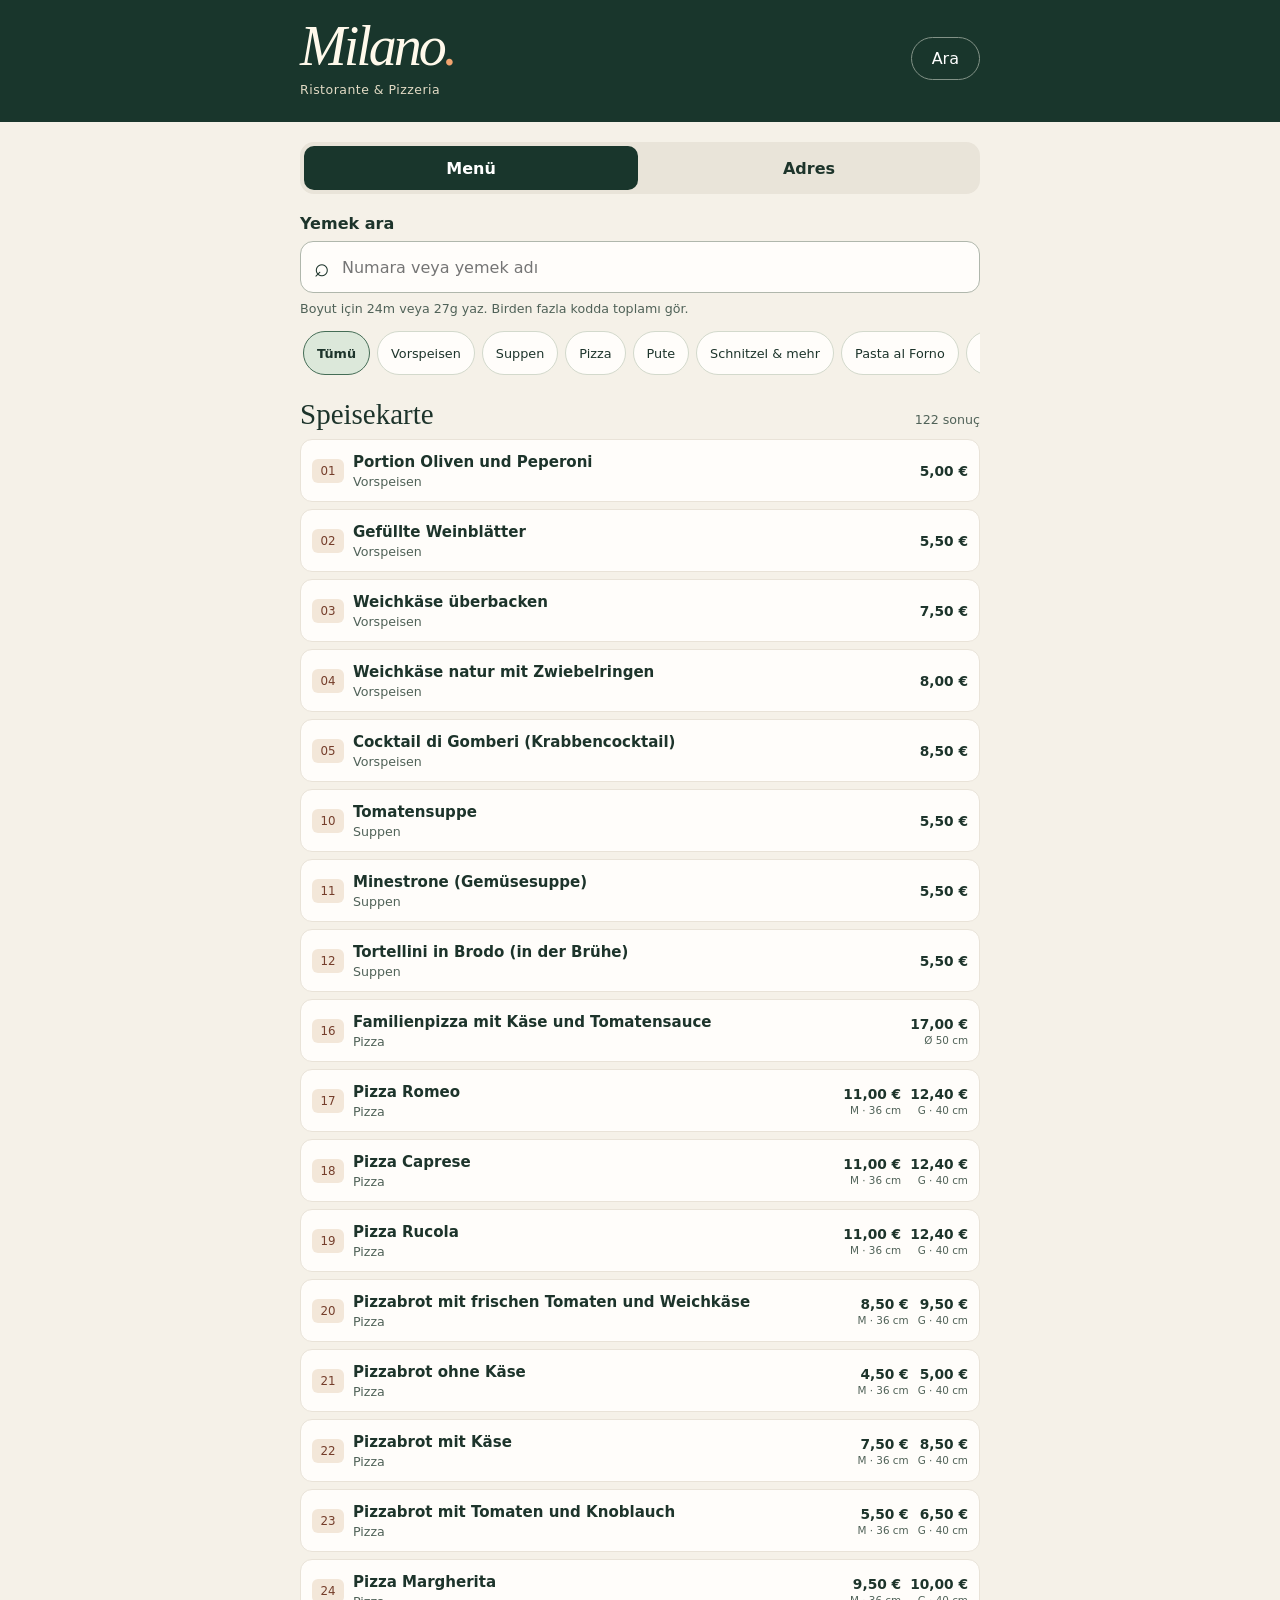
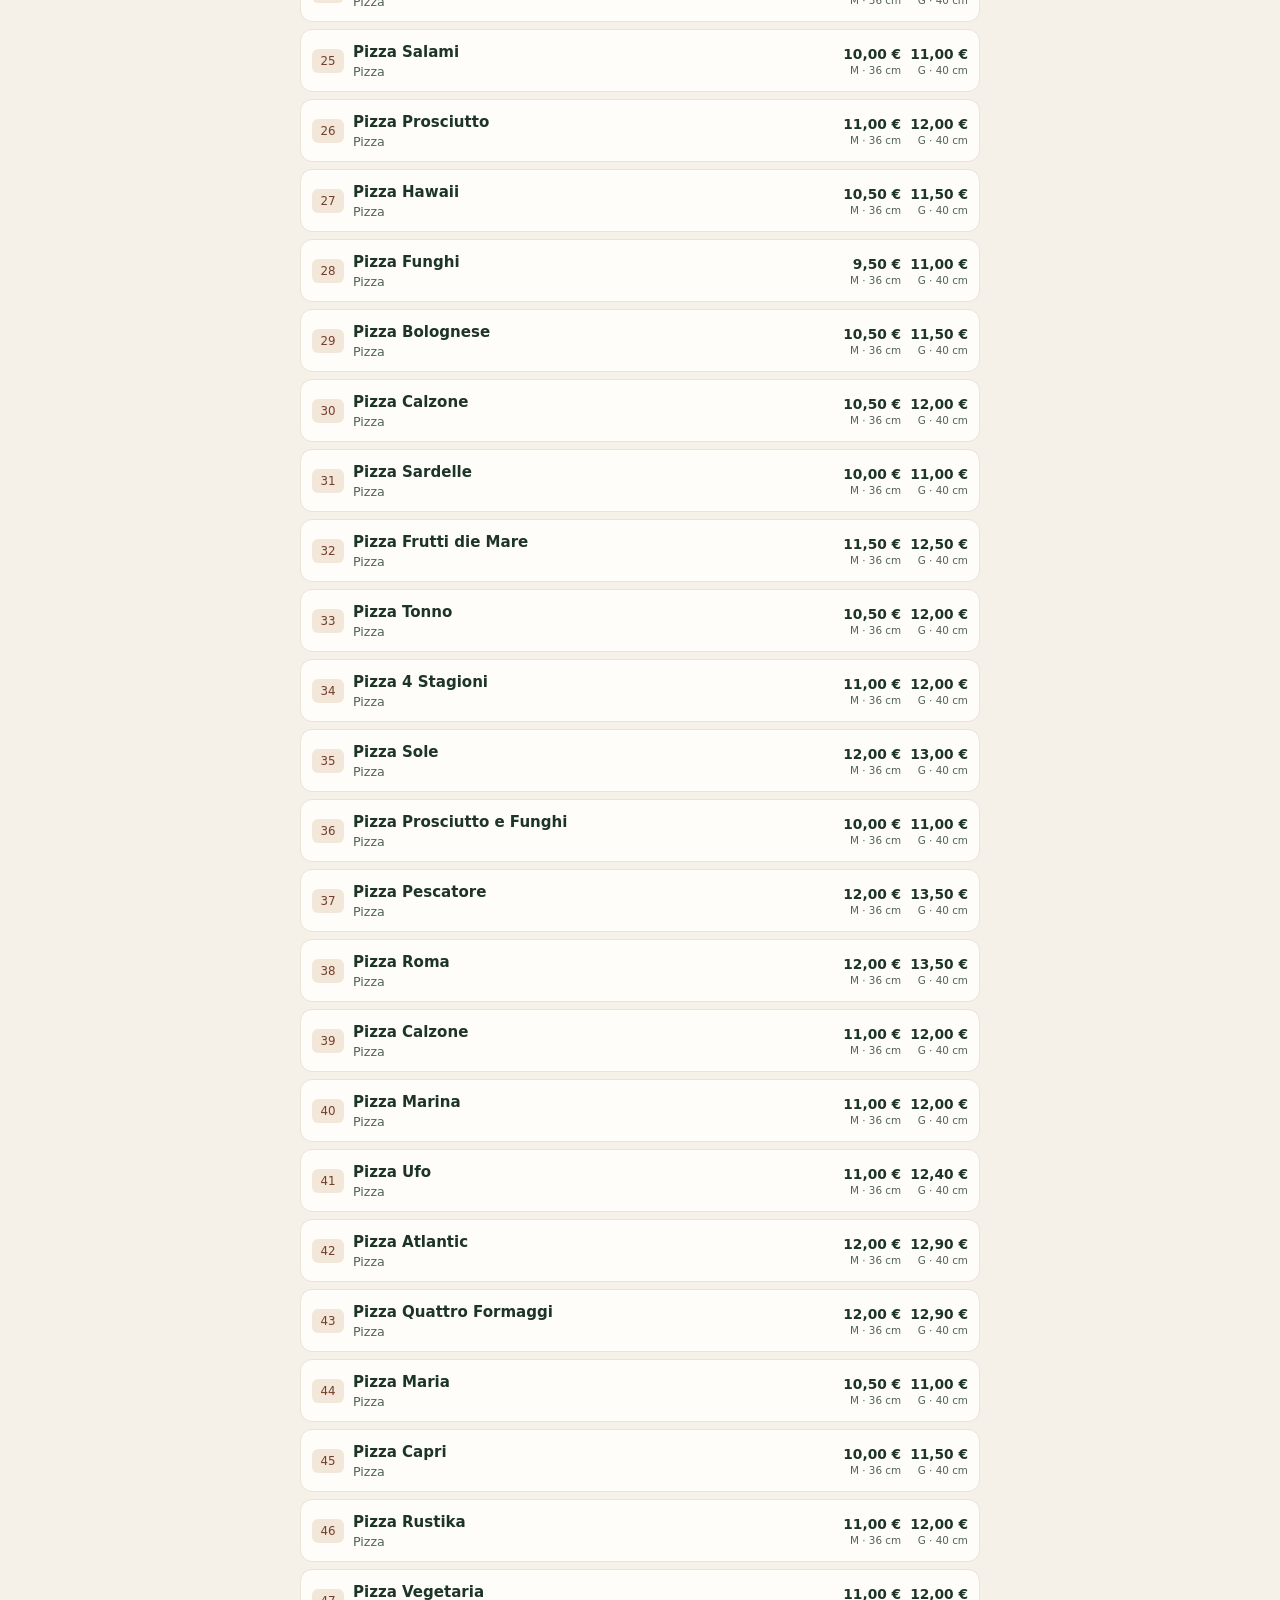
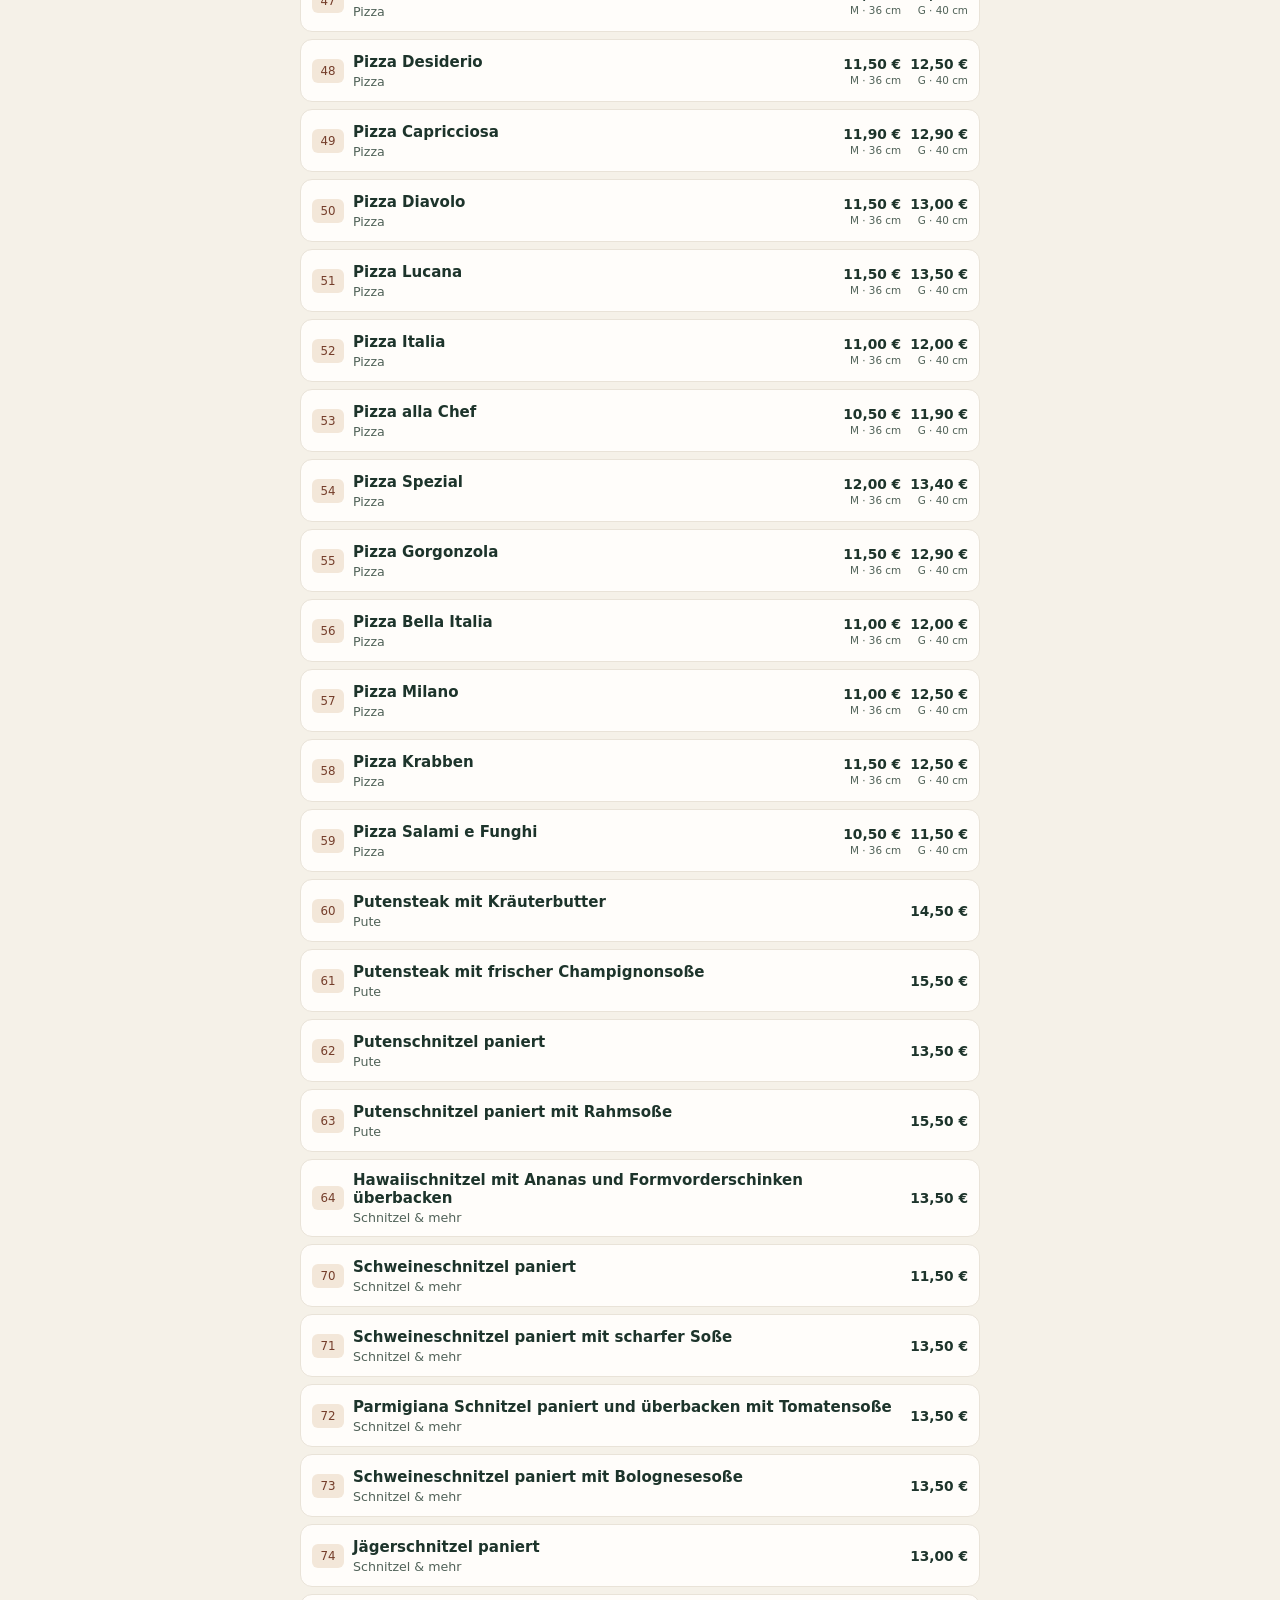
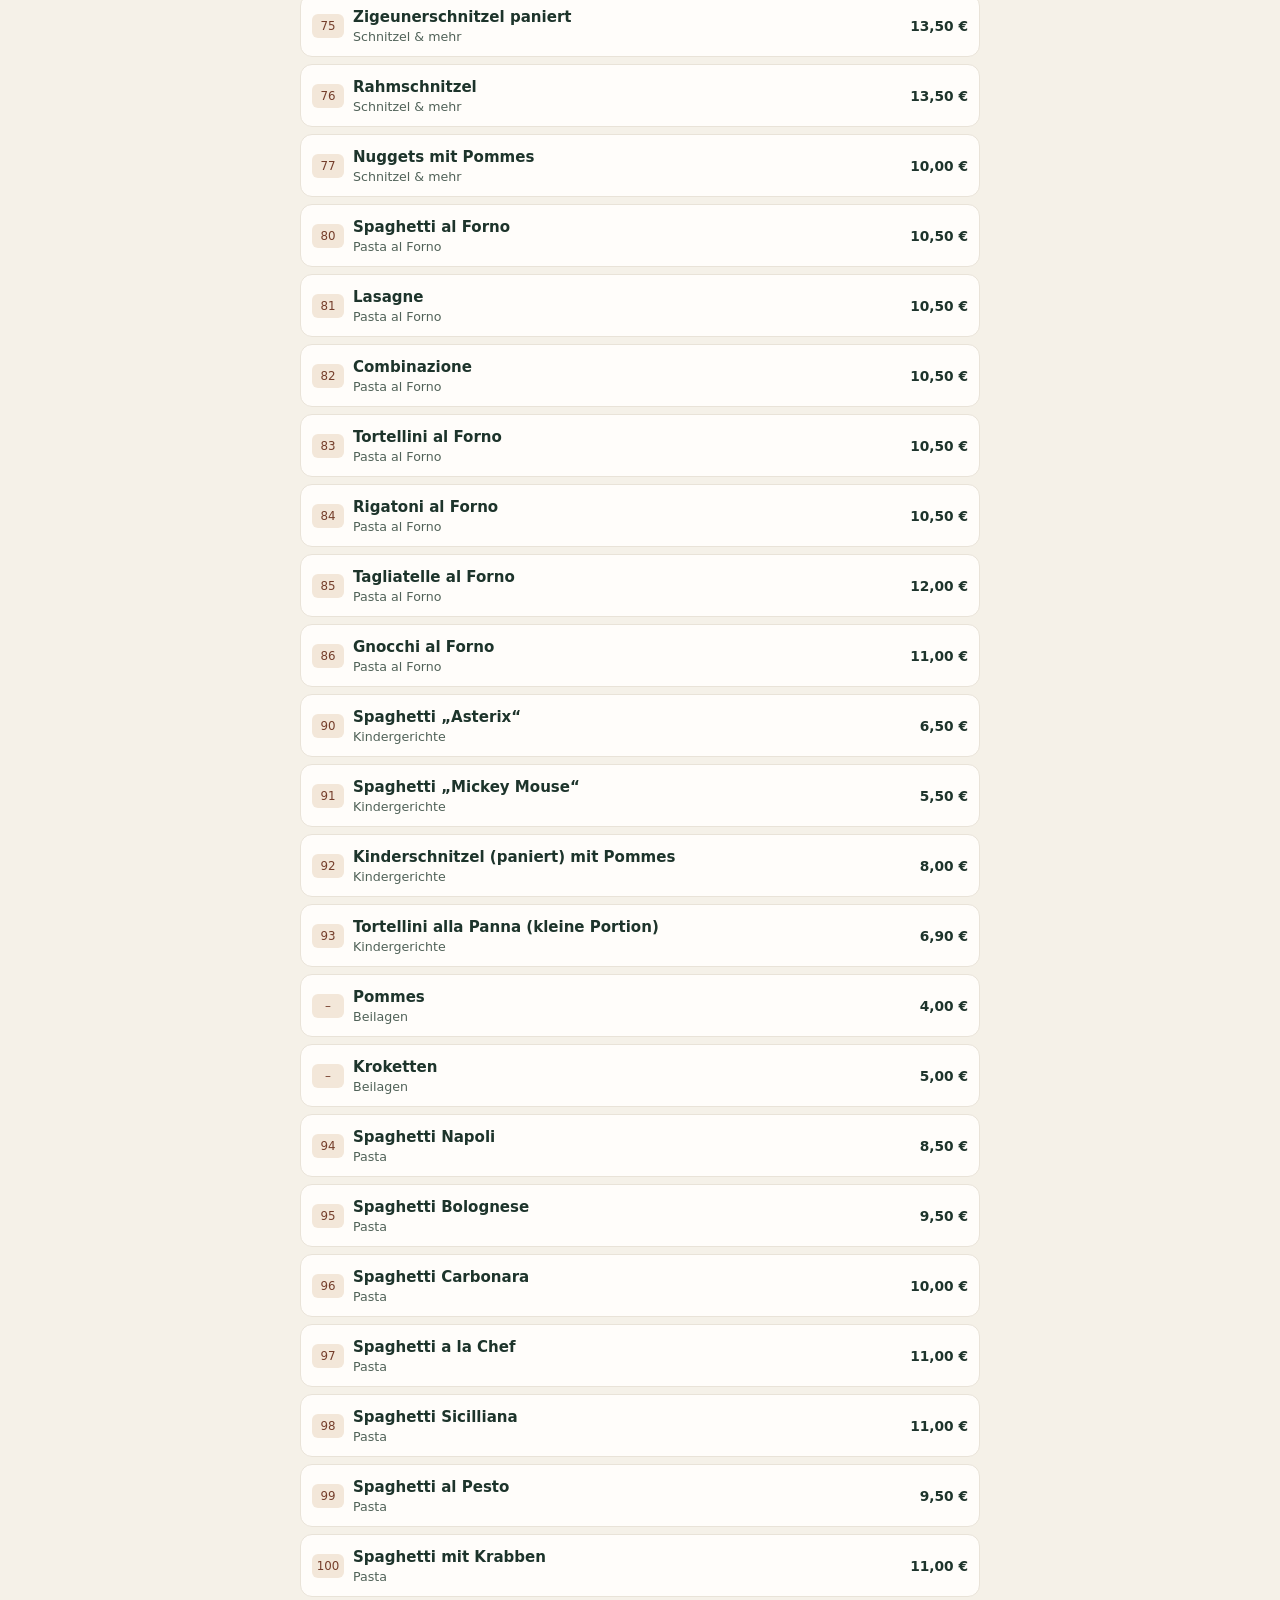
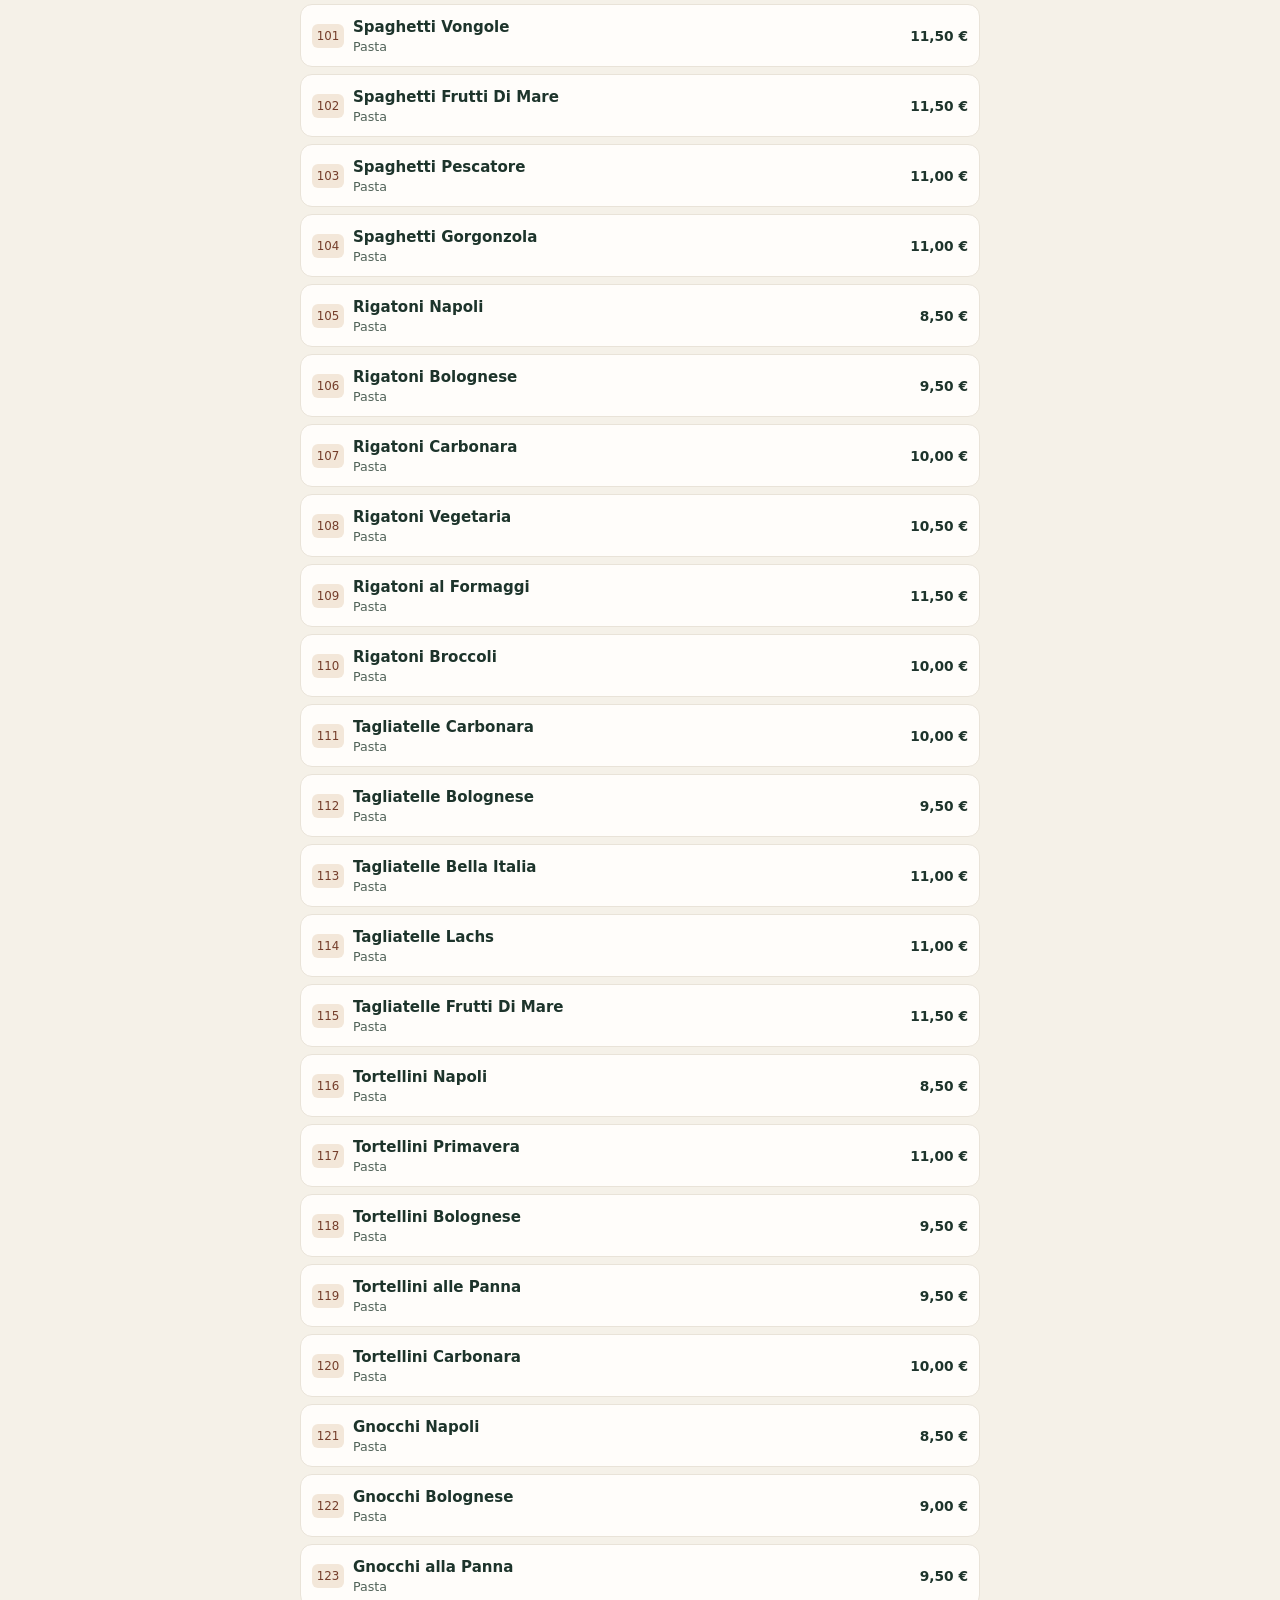
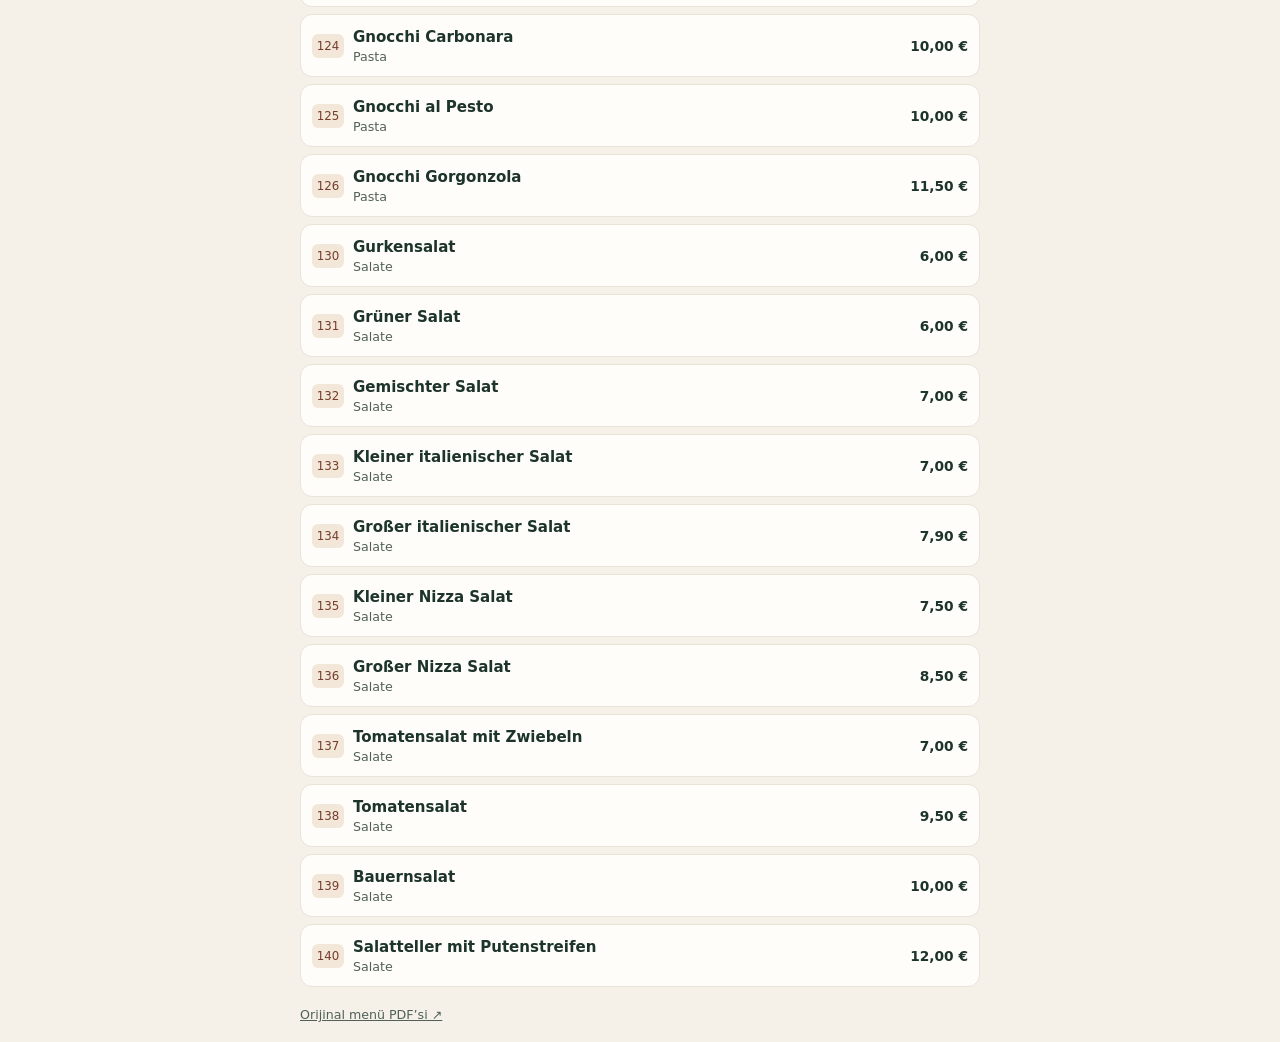
==== milano-guncel.html @ 83e6247f "Add files via upload" ====
<!doctype html>
<html lang="tr">
<head>
<meta charset="utf-8">
<meta name="viewport" content="width=device-width, initial-scale=1, viewport-fit=cover">
<meta name="theme-color" content="#19362c">
<meta name="apple-mobile-web-app-capable" content="yes">
<meta name="apple-mobile-web-app-title" content="Milano">
<link rel="apple-touch-icon" href="./icon-180.png">
<link rel="icon" href="./icon-192.png">
<link rel="manifest" href="./manifest.webmanifest">
<style>
:root{font-family:system-ui,sans-serif;color:#1d342b;background:#f5f1e8;color-scheme:light}
*{box-sizing:border-box}
[hidden]{display:none!important}
body{margin:0}
header{background:#19362c;color:#fff9eb;padding-top:env(safe-area-inset-top)}
.masthead,main{max-width:720px;margin:auto;padding-left:max(20px,env(safe-area-inset-left));padding-right:max(20px,env(safe-area-inset-right))}
.masthead{display:flex;justify-content:space-between;align-items:center;padding-block:20px 25px}
.wordmark{font:italic 56px/.95 Georgia,serif;letter-spacing:-3px}
.wordmark span{color:#f2a46f}
.masthead p{margin:9px 0 0;color:#e2dbc5;font-size:.78rem;letter-spacing:.04em}
.call{border:1px solid #829287;border-radius:25px;color:white;text-decoration:none;padding:11px 20px}
.tabs{margin:20px 0;display:grid;grid-template-columns:1fr 1fr;padding:4px;background:#e9e4d9;border-radius:14px;gap:4px}
button,input{font:inherit}
button{cursor:pointer;color:inherit}
.tabs button{border:0;border-radius:10px;background:transparent;min-height:44px;font-weight:650}
.tabs [aria-selected=true]{background:#19362c;color:white}
.search-area label{display:block;font-weight:700;margin-bottom:8px}
.search{display:flex;align-items:center;gap:10px;background:#fffdfa;border:1px solid #b0b7ac;border-radius:13px;padding:0 13px}
.search span{font-size:1.6rem}
.search input{border:0;width:100%;min-width:0;min-height:50px;background:transparent;color:inherit;font-size:16px;outline:none}
.search input::-webkit-search-cancel-button{display:none;-webkit-appearance:none}
#clear-query{flex:none;width:44px;height:44px;border:0;border-radius:50%;background:transparent;font-size:26px;line-height:1;color:#506258;touch-action:manipulation;-webkit-tap-highlight-color:transparent}
#clear-query:active{background:#e8efe5}
.search:focus-within{outline:2px solid #19664b;outline-offset:2px}
:focus-visible{outline:2px solid #19664b;outline-offset:2px}
#hint,.meta,#count,footer,.size{color:#506258;font-size:.79rem}
#hint{margin:8px 0 12px}
.filters{display:flex;gap:7px;overflow:auto;padding:3px 3px 8px;scrollbar-width:thin}
.filters button{flex:none;background:#fffdfa;border:1px solid #d3d9cc;border-radius:30px;min-height:44px;padding-inline:13px;font-size:.8rem}
.filters [aria-pressed=true]{background:#dce8da;border-color:#456d56;font-weight:700}
.results-header{display:flex;align-items:baseline;justify-content:space-between;gap:10px;margin:15px 0 8px}
h1{font:normal 29px Georgia,serif;margin:0}
#results-title.address-title{font-size:24px}
#results{list-style:none;padding:0;margin:0;display:grid;gap:7px}
.card{display:grid;grid-template-columns:auto minmax(0,1fr) auto;align-items:center;gap:9px;background:#fffdfa;border:1px solid #e9e3d8;border-radius:12px;padding:11px;min-height:63px}
.address-card{grid-template-columns:minmax(0,1fr) auto}
.town-card{background:#fffdfa;border:1px solid #e9e3d8;border-radius:12px}
.town-button{display:grid;grid-template-columns:minmax(0,1fr) auto auto;align-items:center;gap:10px;width:100%;border:0;background:transparent;text-align:left;padding:11px;min-height:63px;border-radius:12px}
.town-button::after{content:"";width:8px;height:8px;border-right:2px solid #506258;border-top:2px solid #506258;transform:rotate(45deg);margin:0 5px 0 1px}
.town-button>span:nth-child(2){text-align:right;white-space:nowrap}
#town-panel{padding-top:17px}
#town-back{min-height:44px;padding:0 13px;border:1px solid #b9cbb9;border-radius:10px;background:#e8efe5;font-weight:650}
#town-title:focus{outline:none}
#town-minimum{margin-top:0}
.town-streets{list-style:none;margin:15px 0 0;padding:0 11px;background:#fffdfa;border:1px solid #e9e3d8;border-radius:12px}
.town-streets:empty{display:none}
.town-streets li{display:flex;justify-content:space-between;align-items:center;gap:8px;border-top:1px solid #e9e3d8;font-size:.88rem}
.town-streets li:first-child{border-top:0}
.maps-link{color:#234f3d;background:#e8efe5;border:1px solid #b9cbb9;border-radius:8px;font-size:.75rem;font-weight:700;display:inline-flex;align-items:center;min-height:44px;padding-inline:9px;white-space:nowrap;text-decoration:none}
.town-streets li{padding-block:4px}
.address-card .maps-link{margin-top:5px}
.number{font-size:.74rem;min-width:32px;text-align:center;padding:5px 4px;border-radius:6px;color:#753e2b;background:#f3e7d9;font-variant-numeric:tabular-nums}
.name{display:block;font-weight:660;font-size:.94rem;overflow-wrap:anywhere}
.meta{display:block;margin-top:3px}
.meta a,footer a{color:inherit}
.prices{display:flex;gap:9px;text-align:right;white-space:nowrap}
.price{font-size:.86rem;font-weight:720;display:block;font-variant-numeric:tabular-nums}
.size{font-size:.65rem;display:block;margin-top:2px}
#total{background:#dce8da;padding:11px 13px;margin:0 0 8px;border-radius:10px;font-size:.9rem}
.empty{padding:20px 8px;color:#506258}
footer{padding:20px 0 calc(20px + env(safe-area-inset-bottom))}
@media(max-width:360px){.masthead,main{padding-inline:13px}.card{gap:6px;padding-inline:8px}.prices{gap:6px}}

html.search-compact,html.search-compact body{overflow:hidden;overscroll-behavior:none}
.search-compact header,.search-compact #main-tabs,.search-compact #filters,
.search-compact #results-panel .results-header,.search-compact #hint,
.search-compact #results-panel footer{display:none!important}
.search-compact main{position:fixed;top:var(--search-top,0px);left:0;right:0;height:var(--search-height,100dvh);padding-top:8px;padding-bottom:max(8px,env(safe-area-inset-bottom));overflow:hidden}
.search-compact #results-panel{height:100%;display:flex;flex-direction:column;min-height:0}
.search-compact .search-area{flex:none;padding:3px}
.search-compact .search-area label{position:absolute;width:1px;height:1px;padding:0;margin:-1px;overflow:hidden;clip-path:inset(50%);white-space:nowrap}
.search-compact #results{flex:1;min-height:0;overflow-y:auto;overscroll-behavior-y:contain;-webkit-overflow-scrolling:touch;align-content:start;margin-top:8px}
.search-compact #total{flex:none;margin:8px 0 0}

</style>
<title>Milano · Güncel arama</title>
</head>
<body>
<header>
  <div class="masthead">
    <div><div class="wordmark">Milano<span>.</span></div><p>Ristorante &amp; Pizzeria</p></div>
    <a class="call" href="tel:+4963594090491" aria-label="Milano’yu ara">Ara</a>
  </div>
</header>
<main>
  <div id="main-tabs" class="tabs" role="tablist" aria-label="Arama türü">
    <button id="menu-tab" role="tab" aria-selected="true" aria-controls="results-panel">Menü</button>
    <button id="address-tab" role="tab" aria-selected="false" aria-controls="results-panel" tabindex="-1">Adres</button>
  </div>
  <section id="results-panel" role="tabpanel" aria-labelledby="menu-tab">
    <div class="search-area">
      <label id="search-label" for="query">Yemek ara</label>
      <div class="search"><span aria-hidden="true">⌕</span><input id="query" type="search" autocomplete="off" autocapitalize="off" spellcheck="false" placeholder="Numara veya yemek adı"><button id="clear-query" type="button" aria-label="Aramayı temizle" hidden>×</button></div>
      <p id="hint">Boyut için 24m veya 27g yaz. Birden fazla kodda toplamı gör.</p>
    </div>
    <div id="filters" class="filters" aria-label="Filtreler"></div>
    <div class="results-header"><h1 id="results-title">Speisekarte</h1><span id="count" role="status"></span></div>
    <div id="total" aria-live="polite" hidden></div>
    <ul id="results"></ul>
    <footer>
      <a id="pdf-link" href="./speisekarte.pdf#page=2" target="_blank" rel="noopener">Orijinal menü PDF’si ↗</a>
      <p id="street-attribution" hidden><a href="https://geoshop.rlp.de/opendata-hk.html" target="_blank" rel="noopener">©GeoBasis-DE / LVermGeoRP (2026)</a> · <a href="https://www.govdata.de/dl-de/by-2-0" target="_blank" rel="noopener">dl-de/by-2-0</a> · Daten bearbeitet<br><a href="https://www.openplzapi.org/en/sources/" target="_blank" rel="noopener">OpenPLZ API</a> · <a href="https://www.openstreetmap.org/copyright" target="_blank" rel="noopener">© OpenStreetMap contributors · ODbL</a></p>
    </footer>
  </section>
  <section id="town-panel" aria-labelledby="town-title" hidden>
    <button id="town-back" type="button">← Teslimat yerlerine dön</button>
    <div class="results-header"><h1 id="town-title" tabindex="-1"></h1><span id="town-count" class="meta"></span></div>
    <p id="town-minimum" class="meta"></p>
    <p id="town-note" class="meta" hidden></p>
    <ul id="town-streets" class="town-streets"></ul>
    <footer><a href="https://geoshop.rlp.de/opendata-hk.html" target="_blank" rel="noopener">©GeoBasis-DE / LVermGeoRP (2026)</a> · <a href="https://www.govdata.de/dl-de/by-2-0" target="_blank" rel="noopener">dl-de/by-2-0</a> · Daten bearbeitet<br><a href="https://www.openplzapi.org/en/sources/" target="_blank" rel="noopener">OpenPLZ API</a> · <a href="https://www.openstreetmap.org/copyright" target="_blank" rel="noopener">© OpenStreetMap contributors · ODbL</a></footer>
  </section>
</main>
<script>
const data = {
  "menu": [
  [
    "01",
    "Portion Oliven und Peperoni",
    "Vorspeisen",
    [
      500
    ],
    2
  ],
  [
    "02",
    "Gefüllte Weinblätter",
    "Vorspeisen",
    [
      550
    ],
    2
  ],
  [
    "03",
    "Weichkäse überbacken",
    "Vorspeisen",
    [
      750
    ],
    2
  ],
  [
    "04",
    "Weichkäse natur mit Zwiebelringen",
    "Vorspeisen",
    [
      800
    ],
    2
  ],
  [
    "05",
    "Cocktail di Gomberi (Krabbencocktail)",
    "Vorspeisen",
    [
      850
    ],
    2
  ],
  [
    "10",
    "Tomatensuppe",
    "Suppen",
    [
      550
    ],
    2
  ],
  [
    "11",
    "Minestrone (Gemüsesuppe)",
    "Suppen",
    [
      550
    ],
    2
  ],
  [
    "12",
    "Tortellini in Brodo (in der Brühe)",
    "Suppen",
    [
      550
    ],
    2
  ],
  [
    "16",
    "Familienpizza mit Käse und Tomatensauce",
    "Pizza",
    [
      1700
    ],
    2
  ],
  [
    "17",
    "Pizza Romeo",
    "Pizza",
    [
      1100,
      1240
    ],
    2
  ],
  [
    "18",
    "Pizza Caprese",
    "Pizza",
    [
      1100,
      1240
    ],
    2
  ],
  [
    "19",
    "Pizza Rucola",
    "Pizza",
    [
      1100,
      1240
    ],
    2
  ],
  [
    "20",
    "Pizzabrot mit frischen Tomaten und Weichkäse",
    "Pizza",
    [
      850,
      950
    ],
    2
  ],
  [
    "21",
    "Pizzabrot ohne Käse",
    "Pizza",
    [
      450,
      500
    ],
    2
  ],
  [
    "22",
    "Pizzabrot mit Käse",
    "Pizza",
    [
      750,
      850
    ],
    2
  ],
  [
    "23",
    "Pizzabrot mit Tomaten und Knoblauch",
    "Pizza",
    [
      550,
      650
    ],
    2
  ],
  [
    "24",
    "Pizza Margherita",
    "Pizza",
    [
      950,
      1000
    ],
    2
  ],
  [
    "25",
    "Pizza Salami",
    "Pizza",
    [
      1000,
      1100
    ],
    2
  ],
  [
    "26",
    "Pizza Prosciutto",
    "Pizza",
    [
      1100,
      1200
    ],
    2
  ],
  [
    "27",
    "Pizza Hawaii",
    "Pizza",
    [
      1050,
      1150
    ],
    2
  ],
  [
    "28",
    "Pizza Funghi",
    "Pizza",
    [
      950,
      1100
    ],
    3
  ],
  [
    "29",
    "Pizza Bolognese",
    "Pizza",
    [
      1050,
      1150
    ],
    3
  ],
  [
    "30",
    "Pizza Calzone",
    "Pizza",
    [
      1050,
      1200
    ],
    3
  ],
  [
    "31",
    "Pizza Sardelle",
    "Pizza",
    [
      1000,
      1100
    ],
    3
  ],
  [
    "32",
    "Pizza Frutti die Mare",
    "Pizza",
    [
      1150,
      1250
    ],
    3
  ],
  [
    "33",
    "Pizza Tonno",
    "Pizza",
    [
      1050,
      1200
    ],
    3
  ],
  [
    "34",
    "Pizza 4 Stagioni",
    "Pizza",
    [
      1100,
      1200
    ],
    3
  ],
  [
    "35",
    "Pizza Sole",
    "Pizza",
    [
      1200,
      1300
    ],
    3
  ],
  [
    "36",
    "Pizza Prosciutto e Funghi",
    "Pizza",
    [
      1000,
      1100
    ],
    3
  ],
  [
    "37",
    "Pizza Pescatore",
    "Pizza",
    [
      1200,
      1350
    ],
    3
  ],
  [
    "38",
    "Pizza Roma",
    "Pizza",
    [
      1200,
      1350
    ],
    3
  ],
  [
    "39",
    "Pizza Calzone",
    "Pizza",
    [
      1100,
      1200
    ],
    3
  ],
  [
    "40",
    "Pizza Marina",
    "Pizza",
    [
      1100,
      1200
    ],
    3
  ],
  [
    "41",
    "Pizza Ufo",
    "Pizza",
    [
      1100,
      1240
    ],
    3
  ],
  [
    "42",
    "Pizza Atlantic",
    "Pizza",
    [
      1200,
      1290
    ],
    3
  ],
  [
    "43",
    "Pizza Quattro Formaggi",
    "Pizza",
    [
      1200,
      1290
    ],
    3
  ],
  [
    "44",
    "Pizza Maria",
    "Pizza",
    [
      1050,
      1100
    ],
    3
  ],
  [
    "45",
    "Pizza Capri",
    "Pizza",
    [
      1000,
      1150
    ],
    4
  ],
  [
    "46",
    "Pizza Rustika",
    "Pizza",
    [
      1100,
      1200
    ],
    4
  ],
  [
    "47",
    "Pizza Vegetaria",
    "Pizza",
    [
      1100,
      1200
    ],
    4
  ],
  [
    "48",
    "Pizza Desiderio",
    "Pizza",
    [
      1150,
      1250
    ],
    4
  ],
  [
    "49",
    "Pizza Capricciosa",
    "Pizza",
    [
      1190,
      1290
    ],
    4
  ],
  [
    "50",
    "Pizza Diavolo",
    "Pizza",
    [
      1150,
      1300
    ],
    4
  ],
  [
    "51",
    "Pizza Lucana",
    "Pizza",
    [
      1150,
      1350
    ],
    4
  ],
  [
    "52",
    "Pizza Italia",
    "Pizza",
    [
      1100,
      1200
    ],
    4
  ],
  [
    "53",
    "Pizza alla Chef",
    "Pizza",
    [
      1050,
      1190
    ],
    4
  ],
  [
    "54",
    "Pizza Spezial",
    "Pizza",
    [
      1200,
      1340
    ],
    4
  ],
  [
    "55",
    "Pizza Gorgonzola",
    "Pizza",
    [
      1150,
      1290
    ],
    4
  ],
  [
    "56",
    "Pizza Bella Italia",
    "Pizza",
    [
      1100,
      1200
    ],
    4
  ],
  [
    "57",
    "Pizza Milano",
    "Pizza",
    [
      1100,
      1250
    ],
    4
  ],
  [
    "58",
    "Pizza Krabben",
    "Pizza",
    [
      1150,
      1250
    ],
    4
  ],
  [
    "59",
    "Pizza Salami e Funghi",
    "Pizza",
    [
      1050,
      1150
    ],
    4
  ],
  [
    "60",
    "Putensteak mit Kräuterbutter",
    "Pute",
    [
      1450
    ],
    5
  ],
  [
    "61",
    "Putensteak mit frischer Champignonsoße",
    "Pute",
    [
      1550
    ],
    5
  ],
  [
    "62",
    "Putenschnitzel paniert",
    "Pute",
    [
      1350
    ],
    5
  ],
  [
    "63",
    "Putenschnitzel paniert mit Rahmsoße",
    "Pute",
    [
      1550
    ],
    5
  ],
  [
    "64",
    "Hawaiischnitzel mit Ananas und Formvorderschinken überbacken",
    "Schnitzel & mehr",
    [
      1350
    ],
    5
  ],
  [
    "70",
    "Schweineschnitzel paniert",
    "Schnitzel & mehr",
    [
      1150
    ],
    5
  ],
  [
    "71",
    "Schweineschnitzel paniert mit scharfer Soße",
    "Schnitzel & mehr",
    [
      1350
    ],
    5
  ],
  [
    "72",
    "Parmigiana Schnitzel paniert und überbacken mit Tomatensoße",
    "Schnitzel & mehr",
    [
      1350
    ],
    5
  ],
  [
    "73",
    "Schweineschnitzel paniert mit Bolognesesoße",
    "Schnitzel & mehr",
    [
      1350
    ],
    5
  ],
  [
    "74",
    "Jägerschnitzel paniert",
    "Schnitzel & mehr",
    [
      1300
    ],
    5
  ],
  [
    "75",
    "Zigeunerschnitzel paniert",
    "Schnitzel & mehr",
    [
      1350
    ],
    5
  ],
  [
    "76",
    "Rahmschnitzel",
    "Schnitzel & mehr",
    [
      1350
    ],
    5
  ],
  [
    "77",
    "Nuggets mit Pommes",
    "Schnitzel & mehr",
    [
      1000
    ],
    5
  ],
  [
    "80",
    "Spaghetti al Forno",
    "Pasta al Forno",
    [
      1050
    ],
    5
  ],
  [
    "81",
    "Lasagne",
    "Pasta al Forno",
    [
      1050
    ],
    5
  ],
  [
    "82",
    "Combinazione",
    "Pasta al Forno",
    [
      1050
    ],
    5
  ],
  [
    "83",
    "Tortellini al Forno",
    "Pasta al Forno",
    [
      1050
    ],
    5
  ],
  [
    "84",
    "Rigatoni al Forno",
    "Pasta al Forno",
    [
      1050
    ],
    5
  ],
  [
    "85",
    "Tagliatelle al Forno",
    "Pasta al Forno",
    [
      1200
    ],
    5
  ],
  [
    "86",
    "Gnocchi al Forno",
    "Pasta al Forno",
    [
      1100
    ],
    5
  ],
  [
    "90",
    "Spaghetti „Asterix“",
    "Kindergerichte",
    [
      650
    ],
    6
  ],
  [
    "91",
    "Spaghetti „Mickey Mouse“",
    "Kindergerichte",
    [
      550
    ],
    6
  ],
  [
    "92",
    "Kinderschnitzel (paniert) mit Pommes",
    "Kindergerichte",
    [
      800
    ],
    6
  ],
  [
    "93",
    "Tortellini alla Panna (kleine Portion)",
    "Kindergerichte",
    [
      690
    ],
    6
  ],
  [
    null,
    "Pommes",
    "Beilagen",
    [
      400
    ],
    6
  ],
  [
    null,
    "Kroketten",
    "Beilagen",
    [
      500
    ],
    6
  ],
  [
    "94",
    "Spaghetti Napoli",
    "Pasta",
    [
      850
    ],
    6
  ],
  [
    "95",
    "Spaghetti Bolognese",
    "Pasta",
    [
      950
    ],
    6
  ],
  [
    "96",
    "Spaghetti Carbonara",
    "Pasta",
    [
      1000
    ],
    6
  ],
  [
    "97",
    "Spaghetti a la Chef",
    "Pasta",
    [
      1100
    ],
    6
  ],
  [
    "98",
    "Spaghetti Sicilliana",
    "Pasta",
    [
      1100
    ],
    6
  ],
  [
    "99",
    "Spaghetti al Pesto",
    "Pasta",
    [
      950
    ],
    6
  ],
  [
    "100",
    "Spaghetti mit Krabben",
    "Pasta",
    [
      1100
    ],
    6
  ],
  [
    "101",
    "Spaghetti Vongole",
    "Pasta",
    [
      1150
    ],
    6
  ],
  [
    "102",
    "Spaghetti Frutti Di Mare",
    "Pasta",
    [
      1150
    ],
    6
  ],
  [
    "103",
    "Spaghetti Pescatore",
    "Pasta",
    [
      1100
    ],
    6
  ],
  [
    "104",
    "Spaghetti Gorgonzola",
    "Pasta",
    [
      1100
    ],
    6
  ],
  [
    "105",
    "Rigatoni Napoli",
    "Pasta",
    [
      850
    ],
    6
  ],
  [
    "106",
    "Rigatoni Bolognese",
    "Pasta",
    [
      950
    ],
    6
  ],
  [
    "107",
    "Rigatoni Carbonara",
    "Pasta",
    [
      1000
    ],
    6
  ],
  [
    "108",
    "Rigatoni Vegetaria",
    "Pasta",
    [
      1050
    ],
    6
  ],
  [
    "109",
    "Rigatoni al Formaggi",
    "Pasta",
    [
      1150
    ],
    6
  ],
  [
    "110",
    "Rigatoni Broccoli",
    "Pasta",
    [
      1000
    ],
    6
  ],
  [
    "111",
    "Tagliatelle Carbonara",
    "Pasta",
    [
      1000
    ],
    6
  ],
  [
    "112",
    "Tagliatelle Bolognese",
    "Pasta",
    [
      950
    ],
    6
  ],
  [
    "113",
    "Tagliatelle Bella Italia",
    "Pasta",
    [
      1100
    ],
    6
  ],
  [
    "114",
    "Tagliatelle Lachs",
    "Pasta",
    [
      1100
    ],
    6
  ],
  [
    "115",
    "Tagliatelle Frutti Di Mare",
    "Pasta",
    [
      1150
    ],
    6
  ],
  [
    "116",
    "Tortellini Napoli",
    "Pasta",
    [
      850
    ],
    6
  ],
  [
    "117",
    "Tortellini Primavera",
    "Pasta",
    [
      1100
    ],
    6
  ],
  [
    "118",
    "Tortellini Bolognese",
    "Pasta",
    [
      950
    ],
    6
  ],
  [
    "119",
    "Tortellini alle Panna",
    "Pasta",
    [
      950
    ],
    6
  ],
  [
    "120",
    "Tortellini Carbonara",
    "Pasta",
    [
      1000
    ],
    6
  ],
  [
    "121",
    "Gnocchi Napoli",
    "Pasta",
    [
      850
    ],
    7
  ],
  [
    "122",
    "Gnocchi Bolognese",
    "Pasta",
    [
      900
    ],
    7
  ],
  [
    "123",
    "Gnocchi alla Panna",
    "Pasta",
    [
      950
    ],
    7
  ],
  [
    "124",
    "Gnocchi Carbonara",
    "Pasta",
    [
      1000
    ],
    7
  ],
  [
    "125",
    "Gnocchi al Pesto",
    "Pasta",
    [
      1000
    ],
    7
  ],
  [
    "126",
    "Gnocchi Gorgonzola",
    "Pasta",
    [
      1150
    ],
    7
  ],
  [
    "130",
    "Gurkensalat",
    "Salate",
    [
      600
    ],
    7
  ],
  [
    "131",
    "Grüner Salat",
    "Salate",
    [
      600
    ],
    7
  ],
  [
    "132",
    "Gemischter Salat",
    "Salate",
    [
      700
    ],
    7
  ],
  [
    "133",
    "Kleiner italienischer Salat",
    "Salate",
    [
      700
    ],
    7
  ],
  [
    "134",
    "Großer italienischer Salat",
    "Salate",
    [
      790
    ],
    7
  ],
  [
    "135",
    "Kleiner Nizza Salat",
    "Salate",
    [
      750
    ],
    7
  ],
  [
    "136",
    "Großer Nizza Salat",
    "Salate",
    [
      850
    ],
    7
  ],
  [
    "137",
    "Tomatensalat mit Zwiebeln",
    "Salate",
    [
      700
    ],
    7
  ],
  [
    "138",
    "Tomatensalat",
    "Salate",
    [
      950
    ],
    7
  ],
  [
    "139",
    "Bauernsalat",
    "Salate",
    [
      1000
    ],
    7
  ],
  [
    "140",
    "Salatteller mit Putenstreifen",
    "Salate",
    [
      1200
    ],
    7
  ]
],
  "towns": {
  "Asselheim": 12,
  "Grünstadt": 12,
  "Sausenheim": 12,
  "Quirnheim": 17,
  "Kindenheim": 17,
  "Bockenheim": 17,
  "Ebertsheim": 17,
  "Mertesheim": 17,
  "Albsheim": 17,
  "Colgenstein": 17,
  "Obrigheim": 17,
  "Heidesheim": 17,
  "Obersülzen": 17,
  "Tiefenthal": 17,
  "Dirmstein": 17,
  "Neuleiningen": 17,
  "Laumersheim": 17,
  "Kirchheim": 17,
  "Kleinkarlbach": 17,
  "Dackenheim": 17,
  "Großkarlbach": 17,
  "Bobenheim": 17,
  "Herxheim": 17,
  "Weisenheim am Berg": 17,
  "Monsheim": 22,
  "Boßweiler": 22,
  "Eisenberg": 22,
  "Offstein": 22,
  "Hohensülzen": 22,
  "Hettenleidelheim": 22,
  "Gerolsheim": 22,
  "Heuchelheim": 22,
  "Altleiningen": 22,
  "Freinsheim": 22,
  "Flörsheim-Dalsheim": 27,
  "Biedesheim": 27,
  "Lautersheim": 27,
  "Kerzenheim": 27,
  "Steinborn": 27,
  "Ramsen": 27,
  "Wattenheim": 27,
  "Carlsberg": 27,
  "Weisenheim am Sand": 27,
  "Kallstadt": 27,
  "Leistadt": 27
},
  "streets": [
    ["Ebertsheimer Weg", "Grünstadt", "https://www.gruenstadt.de/unsere-stadt/bauen-planen-wohnen/bebauungsplaene/laufende-verfahren/bebauungsplan-am-bergel-abschnitt-1/bebauungsplan-planzeichnung-08-2025.pdf?cid=itm"],
    ["Gerbergasse", "Asselheim", "https://www.gruenstadt.de/unsere-stadt/bauen-planen-wohnen/bebauungsplaene/asselheim/"],
    ["Am Graben", "Asselheim"],
    ["Am Kreuz", "Asselheim"],
    ["Amselweg", "Asselheim"],
    ["Auf dem Leimen", "Asselheim"],
    ["Auf der Setz", "Asselheim"],
    ["Bacchusweg", "Asselheim"],
    ["Battenbühlstraße", "Asselheim"],
    ["Burgunderstraße", "Asselheim"],
    ["Dornfelderstraße", "Asselheim"],
    ["Drosselweg", "Asselheim"],
    ["Eistalstraße", "Asselheim"],
    ["Fasanenweg", "Asselheim"],
    ["Grünstadter Straße", "Asselheim"],
    ["Holzweg", "Asselheim"],
    ["Im Auweg", "Asselheim"],
    ["Kappelstraße", "Asselheim"],
    ["Kernerstraße", "Asselheim"],
    ["Langgasse", "Asselheim"],
    ["Lerchenweg", "Asselheim"],
    ["Meisenweg", "Asselheim"],
    ["Neumühle", "Asselheim"],
    ["Ostergasse", "Asselheim"],
    ["Pfarrer-Bauer-Straße", "Asselheim"],
    ["Portugieserweg", "Asselheim"],
    ["Rieslingstraße", "Asselheim"],
    ["Schloßstraße", "Asselheim"],
    ["Schwalbenweg", "Asselheim"],
    ["Silvanerstraße", "Asselheim"],
    ["Starenweg", "Asselheim"],
    ["Traminerweg", "Asselheim"],
    ["Uhlandstraße", "Asselheim"],
    ["Weinstraße", "Asselheim"],
    ["Wormser Straße", "Asselheim"],
    ["Ziegelhütte", "Asselheim"],
    ["Adam-Opel-Straße", "Grünstadt"],
    ["Albert-Schweitzer-Straße", "Grünstadt"],
    ["Albsheimer Weg", "Grünstadt"],
    ["Am Bahndamm", "Grünstadt"],
    ["Am Bergel", "Grünstadt"],
    ["Am Bildstock", "Grünstadt"],
    ["Am Herrengang", "Grünstadt"],
    ["Am Mertesheimer Weg", "Grünstadt"],
    ["Am Neutor", "Grünstadt"],
    ["Am Schmittengraben", "Grünstadt"],
    ["Am Stadtgraben", "Grünstadt"],
    ["Am Wehrhaus", "Grünstadt"],
    ["Asselheimer Straße", "Grünstadt"],
    ["Auf dem Leimen", "Grünstadt"],
    ["Auf der Halde", "Grünstadt"],
    ["Auf der Wart", "Grünstadt"],
    ["Bahnhofstraße", "Grünstadt"],
    ["Balthasar-Barban-Straße", "Grünstadt"],
    ["Beethovenstraße", "Grünstadt"],
    ["Beim Bergtor", "Grünstadt"],
    ["Beim Hochgericht", "Grünstadt"],
    ["Benzstraße", "Grünstadt"],
    ["Berggasse", "Grünstadt"],
    ["Berliner Straße", "Grünstadt"],
    ["Bingerlochgasse", "Grünstadt"],
    ["Bitzenstraße", "Grünstadt"],
    ["Bleichgraben", "Grünstadt"],
    ["Bordolloring", "Grünstadt"],
    ["Brennofenpfad", "Grünstadt"],
    ["Brucknerstraße", "Grünstadt"],
    ["Brückenstraße", "Grünstadt"],
    ["Bückelhaube", "Grünstadt"],
    ["Carl-Zeiss-Straße", "Grünstadt"],
    ["Colgensteiner Weg", "Grünstadt"],
    ["Daimlerstraße", "Grünstadt"],
    ["Dieselstraße", "Grünstadt"],
    ["Dr.Hans-Böckler-Straße", "Grünstadt"],
    ["Eingasse", "Grünstadt"],
    ["Ernst-Reuter-Straße", "Grünstadt"],
    ["Ferdinand-Porsche-Straße", "Grünstadt"],
    ["Freundchenstraße", "Grünstadt"],
    ["Friedhofstraße", "Grünstadt"],
    ["Friedrich-Ebert-Straße", "Grünstadt"],
    ["Friedrich-Pützer-Ring", "Grünstadt"],
    ["Gebrüder-Grimm-Straße", "Grünstadt"],
    ["Goethestraße", "Grünstadt"],
    ["Gutenbergstraße", "Grünstadt"],
    ["Hauptstraße", "Grünstadt"],
    ["Haydnstraße", "Grünstadt"],
    ["Heinestraße", "Grünstadt"],
    ["Heinrich-Becker-Straße", "Grünstadt"],
    ["Heinrich-Büssing-Straße", "Grünstadt"],
    ["Heinrich-Prott-Straße", "Grünstadt"],
    ["Im Freundchen", "Grünstadt"],
    ["Im Zaunrücken", "Grünstadt"],
    ["In der Haarschnur", "Grünstadt"],
    ["In der Röth", "Grünstadt"],
    ["In der Schleit", "Grünstadt"],
    ["Industriestraße", "Grünstadt"],
    ["Jahnstraße", "Grünstadt"],
    ["Jakobstraße", "Grünstadt"],
    ["Johann-Sebastian-Bach-Straße", "Grünstadt"],
    ["Karl-Henschel-Straße", "Grünstadt"],
    ["Karl-Walter-Straße", "Grünstadt"],
    ["Kellergasse", "Grünstadt"],
    ["Kirchheimer Straße", "Grünstadt"],
    ["Kläranlage", "Grünstadt"],
    ["Kolpingstraße", "Grünstadt"],
    ["Kreuzerweg", "Grünstadt"],
    ["Königsberger Straße", "Grünstadt"],
    ["Lateinschulgasse", "Grünstadt"],
    ["Lessingstraße", "Grünstadt"],
    ["Lise-Meitner-Straße", "Grünstadt"],
    ["Lisztstraße", "Grünstadt"],
    ["Ludwig-Maier-Straße", "Grünstadt"],
    ["Luitpoldplatz", "Grünstadt"],
    ["Lämmergasse", "Grünstadt"],
    ["Max-Planck-Straße", "Grünstadt"],
    ["Maybachstraße", "Grünstadt"],
    ["Michael-Mappes-Straße", "Grünstadt"],
    ["Mozartstraße", "Grünstadt"],
    ["Mörikestraße", "Grünstadt"],
    ["Neugasse", "Grünstadt"],
    ["Nordring", "Grünstadt"],
    ["Oberer Bergelweg", "Grünstadt"],
    ["Obergasse", "Grünstadt"],
    ["Obersülzer Straße", "Grünstadt"],
    ["Ochsengasse", "Grünstadt"],
    ["Otto-Fliesen-Straße", "Grünstadt"],
    ["Parkweg", "Grünstadt"],
    ["Peter-Heisel-Weg", "Grünstadt"],
    ["Pfad am Brennofen", "Grünstadt"],
    ["Pfortmüllerstraße", "Grünstadt"],
    ["Philipp-Kranz-Straße", "Grünstadt"],
    ["Philipp-Rüttger-Straße", "Grünstadt"],
    ["Poststraße", "Grünstadt"],
    ["Richard-Wagner-Straße", "Grünstadt"],
    ["Ringgasse", "Grünstadt"],
    ["Robert-Bosch-Straße", "Grünstadt"],
    ["Rosenweg", "Grünstadt", "https://www.gruenstadt.de/rathaus-politik/politik/wahlen/stimmbezirke/"],
    ["Saarlandstraße", "Grünstadt"],
    ["Sausenheimer Straße", "Grünstadt"],
    ["Schillerplatz", "Grünstadt"],
    ["Schillerstraße", "Grünstadt"],
    ["Schlachthofstraße", "Grünstadt"],
    ["Schlesingerstraße", "Grünstadt"],
    ["Schubertstraße", "Grünstadt"],
    ["Schumannstraße", "Grünstadt"],
    ["Seekatzstraße", "Grünstadt"],
    ["Siebenpfeifferstraße", "Grünstadt"],
    ["Sieghof", "Grünstadt"],
    ["Siemensstraße", "Grünstadt"],
    ["Spitalstraße", "Grünstadt"],
    ["St.-Kilian-Straße", "Grünstadt"],
    ["St.-Peter-Straße", "Grünstadt"],
    ["Stadtpark", "Grünstadt"],
    ["Südring", "Grünstadt"],
    ["Talweg", "Grünstadt"],
    ["Taubengartenhohl", "Grünstadt"],
    ["Theodor-Storm-Straße", "Grünstadt"],
    ["Tiefenthaler Straße", "Grünstadt"],
    ["Tulpenweg", "Grünstadt"],
    ["Turnstraße", "Grünstadt"],
    ["Uhlandstraße", "Grünstadt"],
    ["Verladeplatz", "Grünstadt"],
    ["Von-Ketteler-Ring", "Grünstadt"],
    ["Von-Pfeil-Straße", "Grünstadt"],
    ["Vorstadt", "Grünstadt"],
    ["Weedengasse", "Grünstadt"],
    ["Westlicher Graben", "Grünstadt"],
    ["Westring", "Grünstadt"],
    ["Wilhelm-Hauff-Straße", "Grünstadt"],
    ["Wirth-Straße", "Grünstadt"],
    ["Zeppelinstraße", "Grünstadt"],
    ["Östlicher Graben", "Grünstadt"],
    ["Am Finkenbach", "Sausenheim"],
    ["Am alten Bahnhof", "Sausenheim"],
    ["Angelgasse", "Sausenheim"],
    ["Auf der Hohl", "Sausenheim"],
    ["Birkenweg", "Sausenheim"],
    ["Brückelweg", "Sausenheim"],
    ["Buchenweg", "Sausenheim"],
    ["Bärenbrunnenstraße", "Sausenheim"],
    ["Böhlgasse", "Sausenheim"],
    ["Dahlienweg", "Sausenheim"],
    ["Donnersbergstraße", "Sausenheim"],
    ["Drachenfelsstraße", "Sausenheim"],
    ["Erlenweg", "Sausenheim"],
    ["Freundchenstraße", "Sausenheim"],
    ["Hintergasse", "Sausenheim"],
    ["Hochgewanne", "Sausenheim"],
    ["In den Maulgärten", "Sausenheim"],
    ["In der Osterau", "Sausenheim"],
    ["Kaiserhecke", "Sausenheim"],
    ["Kalkerde", "Sausenheim"],
    ["Kalmitstraße", "Sausenheim"],
    ["Kastanienweg", "Sausenheim"],
    ["Kirchgasse", "Sausenheim"],
    ["Klostergarten", "Sausenheim"],
    ["Krummlandweg", "Sausenheim"],
    ["Leiningerstraße", "Sausenheim"],
    ["Leuchtenbergstraße", "Sausenheim"],
    ["Lindenweg", "Sausenheim"],
    ["Peterskopfstraße", "Sausenheim"],
    ["Rahnfelsstraße", "Sausenheim"],
    ["Raiffeisenstraße", "Sausenheim"],
    ["Rathausstraße", "Sausenheim"],
    ["Rosenweg", "Sausenheim"],
    ["Rossbergstraße", "Sausenheim"],
    ["Schloßbergstraße", "Sausenheim"],
    ["Schulgasse", "Sausenheim"],
    ["Silchergasse", "Sausenheim"],
    ["Trifelsstraße", "Sausenheim"],
    ["Triftweg", "Sausenheim"],
    ["Ulmenweg", "Sausenheim"],
    ["Untertorstraße", "Sausenheim"],
    ["Veilchenweg", "Sausenheim"],
    ["Weinbergstraße", "Sausenheim"],
    ["Weinbietstraße", "Sausenheim"],
    ["Am Goldberg", "Quirnheim"],
    ["Am Klöttstein", "Quirnheim"],
    ["Am Pumpenhaus", "Quirnheim"],
    ["Asselheimer Weg", "Quirnheim"],
    ["Ebertsheimer Straße", "Quirnheim"],
    ["Eistalstraße", "Quirnheim"],
    ["Friedhofweg", "Quirnheim"],
    ["Hollergasse", "Quirnheim"],
    ["Im Bieth", "Quirnheim"],
    ["Im Kirchgarten", "Quirnheim"],
    ["Kindenheimer Straße", "Quirnheim"],
    ["Kleine Wust", "Quirnheim"],
    ["Langgasse", "Quirnheim"],
    ["Lindenstraße", "Quirnheim"],
    ["Mertesheimer Weg", "Quirnheim"],
    ["Neue Straße", "Quirnheim"],
    ["Otto-Lilienthal-Straße", "Quirnheim"],
    ["Ritter-Merz-Straße", "Quirnheim"],
    ["Schmittgasse", "Quirnheim"],
    ["Talblick", "Quirnheim"],
    ["Talweg", "Quirnheim"],
    ["Tanzgasse", "Quirnheim"],
    ["Vor der Pforte", "Quirnheim"],
    ["Weedegasse", "Quirnheim"],
    ["Allwendstraße", "Kindenheim"],
    ["Am Gatterlosenberg", "Kindenheim"],
    ["Am Kinderbach", "Kindenheim"],
    ["Am Kirchrain", "Kindenheim"],
    ["Am Mühlweg", "Kindenheim"],
    ["Am Sonnenberg", "Kindenheim"],
    ["Andingstraße", "Kindenheim"],
    ["Backhausgasse", "Kindenheim"],
    ["Bergstraße", "Kindenheim"],
    ["Borngasse", "Kindenheim"],
    ["Burgweg", "Kindenheim"],
    ["Frohnackerweg", "Kindenheim"],
    ["Galoppgasse", "Kindenheim"],
    ["Grabenweg", "Kindenheim"],
    ["Gässelstraße", "Kindenheim"],
    ["Hauptstraße", "Kindenheim"],
    ["Im Rosengarten", "Kindenheim"],
    ["Judenberg", "Kindenheim"],
    ["Kellergasse", "Kindenheim"],
    ["Krautbachgasse", "Kindenheim"],
    ["Michelsberg", "Kindenheim"],
    ["Neugasse", "Kindenheim"],
    ["Raiffeisenstraße", "Kindenheim"],
    ["Schulstraße", "Kindenheim"],
    ["Triftstraße", "Kindenheim"],
    ["Alemannenstraße", "Bockenheim"],
    ["Am Arrasgraben", "Bockenheim"],
    ["Am Bechtrain", "Bockenheim"],
    ["Am Kindergarten", "Bockenheim"],
    ["Am Mittelhof", "Bockenheim"],
    ["Am Sonnenberg", "Bockenheim"],
    ["Am Steinborner Graben", "Bockenheim"],
    ["Am alten Mühlweg", "Bockenheim"],
    ["An der Leiselbach", "Bockenheim"],
    ["An der Schlosstreppe", "Bockenheim"],
    ["Anemonenweg", "Bockenheim"],
    ["Auf dem Heyer", "Bockenheim"],
    ["Auf dem Hübel", "Bockenheim"],
    ["Ballheimer Weg", "Bockenheim"],
    ["Beethovenstraße", "Bockenheim"],
    ["Bleichstraße", "Bockenheim"],
    ["Bugostraße", "Bockenheim"],
    ["Burggraben", "Bockenheim"],
    ["Burgundenstraße", "Bockenheim"],
    ["Frankenstraße", "Bockenheim"],
    ["Gartenstraße", "Bockenheim"],
    ["General-Kullmer-Straße", "Bockenheim"],
    ["Goethestraße", "Bockenheim"],
    ["Gotenstraße", "Bockenheim"],
    ["Haldenweg", "Bockenheim"],
    ["Hollergasse", "Bockenheim"],
    ["Im Brecht", "Bockenheim"],
    ["Im Brübel", "Bockenheim"],
    ["Im Finkenschlag", "Bockenheim"],
    ["Jakob-Böshenz-Straße", "Bockenheim"],
    ["Jakob-Kautz-Straße", "Bockenheim"],
    ["Kellereistraße", "Bockenheim"],
    ["Kellergässchen", "Bockenheim"],
    ["Keltenstraße", "Bockenheim"],
    ["Kindenheimer Straße", "Bockenheim"],
    ["Kirchgasse", "Bockenheim"],
    ["Kolpingstraße", "Bockenheim"],
    ["Leininger Ring", "Bockenheim"],
    ["Lerchenstraße", "Bockenheim"],
    ["Margreider Straße", "Bockenheim"],
    ["Meisenweg", "Bockenheim"],
    ["Nibelungenstraße", "Bockenheim"],
    ["Oberer Graben", "Bockenheim"],
    ["Obrigheimer Straße", "Bockenheim"],
    ["Offsteiner Betonstraße", "Bockenheim"],
    ["Offsteiner Weg", "Bockenheim"],
    ["Pestalozzistraße", "Bockenheim"],
    ["Pfarrgarten", "Bockenheim"],
    ["Riedweg", "Bockenheim"],
    ["Rosenstraße", "Bockenheim"],
    ["Römerstraße", "Bockenheim"],
    ["Salhof", "Bockenheim"],
    ["Schiffergasse", "Bockenheim"],
    ["Schillerstraße", "Bockenheim"],
    ["Schloßweg", "Bockenheim"],
    ["Sperlingweg", "Bockenheim"],
    ["Spiegelpfad", "Bockenheim"],
    ["Stiegelgasse", "Bockenheim"],
    ["Sülzer Weg", "Bockenheim"],
    ["Uhlandstraße", "Bockenheim"],
    ["Ulmenweg", "Bockenheim"],
    ["Unterer Graben", "Bockenheim"],
    ["Weedegasse", "Bockenheim"],
    ["Weiherweg", "Bockenheim"],
    ["Weinstraße", "Bockenheim"],
    ["Weißenborner Weg", "Bockenheim"],
    ["Wichernstraße", "Bockenheim"],
    ["Am Hettenheimer Weg", "Ebertsheim"],
    ["Am Rechacker", "Ebertsheim"],
    ["Bahnhofstraße", "Ebertsheim"],
    ["Bergstraße", "Ebertsheim"],
    ["Blumenstraße", "Ebertsheim"],
    ["Eduard-Mann-Straße", "Ebertsheim"],
    ["Eisenberger Straße", "Ebertsheim"],
    ["Gartenstraße", "Ebertsheim"],
    ["Hallenstraße", "Ebertsheim"],
    ["Hauptstraße", "Ebertsheim"],
    ["In den Apfelgärten", "Ebertsheim"],
    ["In den Kappesgärten", "Ebertsheim"],
    ["Kerzenheimer Straße", "Ebertsheim"],
    ["Kirchgasse", "Ebertsheim"],
    ["Kronenmühle", "Ebertsheim"],
    ["Königsring", "Ebertsheim"],
    ["Langgartenstraße", "Ebertsheim"],
    ["Lautersheimer Straße", "Ebertsheim"],
    ["Leininger Straße", "Ebertsheim"],
    ["Lindenstraße", "Ebertsheim"],
    ["Mertesheimer Straße", "Ebertsheim"],
    ["Neugasse", "Ebertsheim"],
    ["Ostring", "Ebertsheim"],
    ["Pfarrgasse", "Ebertsheim"],
    ["Rathausstraße", "Ebertsheim"],
    ["Riedstraße", "Ebertsheim"],
    ["Ringstraße", "Ebertsheim"],
    ["Rodenbacher Straße", "Ebertsheim"],
    ["Tiefenthaler Straße", "Ebertsheim"],
    ["Turnstraße", "Ebertsheim"],
    ["Wassergasse", "Ebertsheim"],
    ["Wiesenstraße", "Ebertsheim"],
    ["Wormser Gasse", "Ebertsheim"],
    ["An der Oberwiese", "Mertesheim"],
    ["Bahnhofstraße", "Mertesheim"],
    ["Eistalstraße", "Mertesheim"],
    ["Grüner Weg", "Mertesheim"],
    ["Grünstadter Weg", "Mertesheim"],
    ["Hauptstraße", "Mertesheim"],
    ["Hintergasse", "Mertesheim"],
    ["Holzweg", "Mertesheim"],
    ["Leininger Pfad", "Mertesheim"],
    ["Mühlweg", "Mertesheim"],
    ["Neuer Weg", "Mertesheim"],
    ["Obergasse", "Mertesheim"],
    ["St.-Valentin-Straße", "Mertesheim"],
    ["Albsheimer Hauptstraße", "Albsheim"],
    ["Alte Ziegelei", "Albsheim"],
    ["Am Dorf", "Albsheim"],
    ["Am Römischen Pfad", "Albsheim"],
    ["Bachgasse", "Albsheim"],
    ["Bahnhofstraße", "Albsheim"],
    ["Birkenweg", "Albsheim"],
    ["Heidesheimer Straße", "Albsheim"],
    ["Krausmühle", "Albsheim"],
    ["Kuhgasse", "Albsheim"],
    ["Ostergasse", "Albsheim"],
    ["Schlegelweg", "Albsheim"],
    ["Weidenweg", "Albsheim"],
    ["Weinstraße", "Albsheim"],
    ["Akazienweg", "Colgenstein"],
    ["Buchenweg", "Colgenstein"],
    ["Colgensteiner Bahnhofstraße", "Colgenstein"],
    ["Dirmsteiner Weg", "Colgenstein"],
    ["Eichenweg", "Colgenstein"],
    ["Grünstadter Straße", "Colgenstein"],
    ["Hans-Stein-Siedlung", "Colgenstein"],
    ["Heidesheimer Hauptstraße", "Colgenstein"],
    ["Herrnhof", "Colgenstein"],
    ["Im Baumgarten", "Colgenstein"],
    ["Kastanienweg", "Colgenstein"],
    ["Kirchstraße", "Colgenstein"],
    ["Rosenweg", "Colgenstein"],
    ["Schloss-Straße", "Colgenstein"],
    ["Schloßmühle", "Colgenstein"],
    ["Sülzer Weg", "Colgenstein"],
    ["An der alten Scheune", "Obrigheim"],
    ["Beethovenstraße", "Obrigheim"],
    ["Bockenheimer Straße", "Obrigheim"],
    ["Colgensteiner Bahnhofstraße", "Obrigheim"],
    ["Goethestraße", "Obrigheim"],
    ["Große Hohl", "Obrigheim"],
    ["Hauptstraße", "Obrigheim"],
    ["Haydnstraße", "Obrigheim"],
    ["Hinter den Häusern", "Obrigheim"],
    ["Jahnstraße", "Obrigheim"],
    ["Kellergasse", "Obrigheim"],
    ["Mozartstraße", "Obrigheim"],
    ["Mühlstraße", "Obrigheim"],
    ["Neue Seitenstraße", "Obrigheim"],
    ["Ostring", "Obrigheim"],
    ["Richard-Wagner-Straße", "Obrigheim"],
    ["Schillerstraße", "Obrigheim"],
    ["Schlittweg", "Obrigheim"],
    ["Schubertstraße", "Obrigheim"],
    ["Wormser Straße", "Obrigheim"],
    ["Akazienweg", "Heidesheim"],
    ["Buchenweg", "Heidesheim"],
    ["Colgensteiner Bahnhofstraße", "Heidesheim"],
    ["Dirmsteiner Weg", "Heidesheim"],
    ["Eichenweg", "Heidesheim"],
    ["Grünstadter Straße", "Heidesheim"],
    ["Hans-Stein-Siedlung", "Heidesheim"],
    ["Heidesheimer Hauptstraße", "Heidesheim"],
    ["Herrnhof", "Heidesheim"],
    ["Im Baumgarten", "Heidesheim"],
    ["Kastanienweg", "Heidesheim"],
    ["Kirchstraße", "Heidesheim"],
    ["Rosenweg", "Heidesheim"],
    ["Schloss-Straße", "Heidesheim"],
    ["Schloßmühle", "Heidesheim"],
    ["Sülzer Weg", "Heidesheim"],
    ["Alter Sportplatz", "Obersülzen"],
    ["Am Kirschbaum", "Obersülzen"],
    ["Am Zollstock", "Obersülzen"],
    ["An der Kirche", "Obersülzen"],
    ["An der Platzmauer", "Obersülzen"],
    ["Dirmsteiner Straße", "Obersülzen"],
    ["Grünstadter Straße", "Obersülzen"],
    ["Hauptstraße", "Obersülzen"],
    ["Hinter den Gärten", "Obersülzen"],
    ["Karlbacher Weg", "Obersülzen"],
    ["Kirchgasse", "Obersülzen"],
    ["Klappersteig", "Obersülzen"],
    ["Laumersheimer Straße", "Obersülzen"],
    ["Neunmärkerei", "Obersülzen"],
    ["Neuweg", "Obersülzen"],
    ["Stumpfwaldstraße", "Obersülzen"],
    ["Wormser Weg", "Obersülzen"],
    ["Östlicher Pfad", "Obersülzen"],
    ["Ahornweg", "Tiefenthal"],
    ["Auf der Hub", "Tiefenthal"],
    ["Bahnhofstraße", "Tiefenthal"],
    ["Ebertsheimer Weg", "Tiefenthal"],
    ["Eidechsenweg", "Tiefenthal"],
    ["Gartenweg", "Tiefenthal"],
    ["Hauptstraße", "Tiefenthal"],
    ["Hintergasse", "Tiefenthal"],
    ["In den Birkengärten", "Tiefenthal"],
    ["In der Muld", "Tiefenthal"],
    ["Jahnstraße", "Tiefenthal"],
    ["Leininger Weg", "Tiefenthal"],
    ["Nackterweg", "Tiefenthal"],
    ["Ostring", "Tiefenthal"],
    ["St.-Georg-Weg", "Tiefenthal"],
    ["St.Bernhardstraße", "Tiefenthal"],
    ["Weedstraße", "Tiefenthal"],
    ["Adolf-Kolping-Straße", "Dirmstein"],
    ["Affenstein", "Dirmstein"],
    ["Am Affenstein", "Dirmstein", "https://www.vg-l.de/medien/dokumente-1/klimaschutz/181127-dirmstein-bericht-final.pdf?cid=yy"],
    ["Am Altbach", "Dirmstein"],
    ["Am Herrgottsacker", "Dirmstein"],
    ["Am Kirchenpfad", "Dirmstein"],
    ["Am Mandelpfad", "Dirmstein"],
    ["Am Sporacker", "Dirmstein"],
    ["Am Zollhaus", "Dirmstein"],
    ["Am alten Speicher", "Dirmstein"],
    ["Amselweg", "Dirmstein"],
    ["Apotheker-Hummel-Straße", "Dirmstein"],
    ["Bahnhofstraße", "Dirmstein"],
    ["Balthasar-Neumann-Straße", "Dirmstein"],
    ["Bannhügelweg", "Dirmstein"],
    ["Berliner Straße", "Dirmstein"],
    ["Bleichstraße", "Dirmstein"],
    ["Bodelschwinghstraße", "Dirmstein"],
    ["Burgunderstraße", "Dirmstein"],
    ["Caspar-Lerch-Straße", "Dirmstein"],
    ["Erich-Otto-Weg", "Dirmstein"],
    ["Flomersheimer Eck", "Dirmstein"],
    ["Frankenweg", "Dirmstein"],
    ["Friedhofstraße", "Dirmstein"],
    ["Gerolsheimer Straße", "Dirmstein"],
    ["Graf-Schönborn-Straße", "Dirmstein"],
    ["Hauptstraße", "Dirmstein"],
    ["Heppenheimer Weg", "Dirmstein"],
    ["Herrengasse", "Dirmstein"],
    ["Heuchelheimer Straße", "Dirmstein"],
    ["Hofrat-Rießmann-Straße", "Dirmstein"],
    ["Im Mühlgarten", "Dirmstein"],
    ["Im Pflänzer", "Dirmstein"],
    ["Im Sporgarten", "Dirmstein"],
    ["In den Nachtgärten", "Dirmstein"],
    ["In den Schlosswiesen", "Dirmstein"],
    ["Kirchgasse", "Dirmstein"],
    ["Laumersheimer Straße", "Dirmstein"],
    ["Leininger Straße", "Dirmstein"],
    ["Lessingstraße", "Dirmstein"],
    ["Lindesheimer Straße", "Dirmstein"],
    ["Lokalbahnstraße", "Dirmstein"],
    ["Ludwig-Erhard-Straße", "Dirmstein"],
    ["Marktstraße", "Dirmstein"],
    ["Martin-Luther-Straße", "Dirmstein"],
    ["Metzgergasse", "Dirmstein"],
    ["Mitteltor", "Dirmstein"],
    ["Mohngasse", "Dirmstein"],
    ["Moriostraße", "Dirmstein"],
    ["Mörschgasse", "Dirmstein"],
    ["Mühlstraße", "Dirmstein"],
    ["Neuöttinger Straße", "Dirmstein"],
    ["Obersülzer Straße", "Dirmstein"],
    ["Obertor", "Dirmstein"],
    ["Offsteiner Straße", "Dirmstein"],
    ["Paulushof", "Dirmstein"],
    ["Peterskirchenweg", "Dirmstein"],
    ["Raiffeisenstraße", "Dirmstein"],
    ["Rat-Klingmann-Weg", "Dirmstein"],
    ["Rebgartenweg", "Dirmstein"],
    ["Rieslingstraße", "Dirmstein"],
    ["Rossgemarkweg", "Dirmstein"],
    ["Salzgasse", "Dirmstein"],
    ["Schillerstraße", "Dirmstein"],
    ["Schloßgasse", "Dirmstein"],
    ["Schloßplatz", "Dirmstein"],
    ["Silvanerstraße", "Dirmstein"],
    ["Spormühlenweg", "Dirmstein"],
    ["Sportplatzweg", "Dirmstein"],
    ["Stahlbergstraße", "Dirmstein"],
    ["Teichstraße", "Dirmstein"],
    ["Von Brühlstraße", "Dirmstein"],
    ["Von-Goethe-Straße", "Dirmstein"],
    ["Wormser Weg", "Dirmstein"],
    ["Wörschberger Weg", "Dirmstein"],
    ["Alte Malzfabrik", "Neuleiningen"],
    ["Altleininger Weg", "Neuleiningen"],
    ["Am Dreschplatz", "Neuleiningen"],
    ["Am Goldberg", "Neuleiningen"],
    ["Am Hinkelstein", "Neuleiningen"],
    ["Am Höllpfad", "Neuleiningen"],
    ["Am Kreuz", "Neuleiningen"],
    ["Am alten Steinbruch", "Neuleiningen"],
    ["An den Brunnengärten", "Neuleiningen"],
    ["An den Gärten", "Neuleiningen"],
    ["Berghohl", "Neuleiningen"],
    ["Dr.-Konrad-Adenauer-Straße", "Neuleiningen"],
    ["Frauental", "Neuleiningen"],
    ["Friedrich-Ebert-Straße", "Neuleiningen"],
    ["Haus Sonnenberg", "Neuleiningen"],
    ["In den Schelmenäckern", "Neuleiningen"],
    ["Kirchengasse", "Neuleiningen"],
    ["Mittelgasse", "Neuleiningen"],
    ["Nackterhof", "Neuleiningen"],
    ["Nackterwäldchen", "Neuleiningen"],
    ["Obergasse", "Neuleiningen"],
    ["Sausenheimer Straße", "Neuleiningen"],
    ["Schloßberg", "Neuleiningen"],
    ["St.-Nikolaus-Straße", "Neuleiningen"],
    ["St.Nicolaushof", "Neuleiningen"],
    ["Steinhauerweg", "Neuleiningen"],
    ["Süßenhof", "Neuleiningen"],
    ["Talberg", "Neuleiningen"],
    ["Talstraße", "Neuleiningen"],
    ["Tiefenthaler Straße", "Neuleiningen"],
    ["Untergasse", "Neuleiningen"],
    ["Ahornweg", "Laumersheim"],
    ["Am Auergraben", "Laumersheim"],
    ["Am Mandelberg", "Laumersheim"],
    ["Auf dem Graben", "Laumersheim"],
    ["Binsenstraße", "Laumersheim"],
    ["Burgstraße", "Laumersheim"],
    ["Dirmsteiner Straße", "Laumersheim"],
    ["Eckbachstraße", "Laumersheim"],
    ["Erlenweg", "Laumersheim"],
    ["Friedhofstraße", "Laumersheim"],
    ["Großkarlbacher Straße", "Laumersheim"],
    ["Hauptstraße", "Laumersheim"],
    ["Heinestraße", "Laumersheim"],
    ["Holzweg", "Laumersheim"],
    ["Im Burggarten", "Laumersheim"],
    ["Im Schloßgarten", "Laumersheim"],
    ["Lessingstraße", "Laumersheim"],
    ["Mühlstraße", "Laumersheim"],
    ["Obersülzer Straße", "Laumersheim"],
    ["Palmberg", "Laumersheim"],
    ["Scheffelstraße", "Laumersheim"],
    ["Schillerstraße", "Laumersheim"],
    ["Schloss-Straße", "Laumersheim"],
    ["Schulstraße", "Laumersheim"],
    ["Von Goethestraße", "Laumersheim"],
    ["Weidenmühle", "Laumersheim"],
    ["Wiesenstraße", "Laumersheim"],
    ["Zum Bürgerhaus", "Laumersheim"],
    ["Am Friedhof", "Kirchheim"],
    ["Am Grünborn", "Kirchheim"],
    ["Am Mühlbach", "Kirchheim"],
    ["Bahnhofstraße", "Kirchheim"],
    ["Bissersheimer Straße", "Kirchheim"],
    ["Blockhaus", "Kirchheim"],
    ["Friederich-Diffine-Straße", "Kirchheim"],
    ["Hintergasse", "Kirchheim"],
    ["Hollergasse", "Kirchheim"],
    ["Im Bügen", "Kirchheim"],
    ["Im Kiesling", "Kirchheim"],
    ["Im Seechen", "Kirchheim"],
    ["Jakobsstraße", "Kirchheim"],
    ["Kellerstraße", "Kirchheim"],
    ["Kleinkarlbacher Straße", "Kirchheim"],
    ["Kochstraße", "Kirchheim"],
    ["Lindenhof", "Kirchheim"],
    ["Mahlerweinstraße", "Kirchheim"],
    ["Mittlerer Waldweg", "Kirchheim"],
    ["Mühlstraße", "Kirchheim"],
    ["Oberer Waldweg", "Kirchheim"],
    ["Ostring", "Kirchheim"],
    ["Portugieserweg", "Kirchheim"],
    ["Quirngasse", "Kirchheim"],
    ["Rieslingweg", "Kirchheim"],
    ["Rosengartenweg", "Kirchheim"],
    ["Römerstraße", "Kirchheim"],
    ["Rückgasse", "Kirchheim"],
    ["Schleußingerstraße", "Kirchheim"],
    ["Schloßhof", "Kirchheim"],
    ["Schulgasse", "Kirchheim"],
    ["Silvanerweg", "Kirchheim"],
    ["Triftweg", "Kirchheim"],
    ["Uhrigstraße", "Kirchheim"],
    ["Unterer Waldweg", "Kirchheim"],
    ["Verladestraße", "Kirchheim"],
    ["Weinstraße Nord", "Kirchheim"],
    ["Weinstraße Süd", "Kirchheim"],
    ["Weisenheimer Straße", "Kirchheim"],
    ["Westring", "Kirchheim"],
    ["Ziegelhütte", "Kirchheim"],
    ["Am Erlenbrunnen", "Kleinkarlbach"],
    ["Am Frauländchen", "Kleinkarlbach"],
    ["Am Kelleracker", "Kleinkarlbach"],
    ["Am Krumbach", "Kleinkarlbach"],
    ["Am Langenstein", "Kleinkarlbach"],
    ["Am Sportplatz", "Kleinkarlbach"],
    ["Aussiedlerhof", "Kleinkarlbach"],
    ["Bachweg", "Kleinkarlbach"],
    ["Backhohl", "Kleinkarlbach"],
    ["Borngasse", "Kleinkarlbach"],
    ["Flurystraße", "Kleinkarlbach"],
    ["Friedrich-Tisch-Straße", "Kleinkarlbach"],
    ["Hauptstraße", "Kleinkarlbach"],
    ["Hinter den Gärten", "Kleinkarlbach"],
    ["Hübel", "Kleinkarlbach"],
    ["In der Lehmenkaut", "Kleinkarlbach"],
    ["Jahnstraße", "Kleinkarlbach"],
    ["Mühlenstraße", "Kleinkarlbach"],
    ["Neuer Weg", "Kleinkarlbach"],
    ["Partschinser Straße", "Kleinkarlbach"],
    ["Röthenbacher Straße", "Kleinkarlbach"],
    ["Schleifweg", "Kleinkarlbach"],
    ["Werner-Spieß-Straße", "Kleinkarlbach"],
    ["Am Kreuz", "Dackenheim"],
    ["Am Mönchshof", "Dackenheim"],
    ["Am Rappengarten", "Dackenheim"],
    ["Bitzgrunder Weg", "Dackenheim"],
    ["Freinsheimer Straße", "Dackenheim"],
    ["Friedhofstraße", "Dackenheim"],
    ["Herxheimer Straße", "Dackenheim"],
    ["Im Fasanengarten", "Dackenheim"],
    ["In den Weinbergen", "Dackenheim"],
    ["In der Mandelröth", "Dackenheim"],
    ["Kirchenstraße", "Dackenheim"],
    ["Kirchheimer Straße", "Dackenheim"],
    ["Schulstraße", "Dackenheim"],
    ["Sommerbachstraße", "Dackenheim"],
    ["Weisenheimer Straße", "Dackenheim"],
    ["Akazienweg", "Großkarlbach"],
    ["Am Marktberg", "Großkarlbach"],
    ["Am Osterberg", "Großkarlbach"],
    ["Am Sportplatz", "Großkarlbach"],
    ["Am Storchenpfad", "Großkarlbach"],
    ["Bissersheimer Straße", "Großkarlbach"],
    ["Brenngasse", "Großkarlbach"],
    ["Friedhofweg", "Großkarlbach"],
    ["Gerolsheimer Straße", "Großkarlbach"],
    ["Gutedelweg", "Großkarlbach"],
    ["Gänseeck", "Großkarlbach"],
    ["Hauptstraße", "Großkarlbach"],
    ["Heyer Hohl", "Großkarlbach"],
    ["In den Weiherwiesen", "Großkarlbach"],
    ["Kohlweg", "Großkarlbach"],
    ["Kreuzweg", "Großkarlbach"],
    ["Kändelgasse", "Großkarlbach"],
    ["Lauergasse", "Großkarlbach"],
    ["Laumersheimer Straße", "Großkarlbach"],
    ["Marktbergstraße", "Großkarlbach"],
    ["Mühlweg", "Großkarlbach"],
    ["Oberer Wiesenrech", "Großkarlbach"],
    ["Rieslingstraße", "Großkarlbach"],
    ["Schellenpfad", "Großkarlbach"],
    ["Schliffgasse", "Großkarlbach"],
    ["Silvanerstraße", "Großkarlbach"],
    ["Simonsgasse", "Großkarlbach"],
    ["Sperbergasse", "Großkarlbach"],
    ["Unterer Lustgarten", "Großkarlbach"],
    ["Unterer Wiesenrech", "Großkarlbach"],
    ["Zum Weinberg", "Großkarlbach"],
    ["Zur Bleiche", "Großkarlbach"],
    ["Am Büschel", "Bobenheim"],
    ["Am Kirschberg", "Bobenheim"],
    ["Am Plottvogel", "Bobenheim"],
    ["Am Rebstöckel", "Bobenheim"],
    ["Am Steinbruch", "Bobenheim"],
    ["Am Stümpel", "Bobenheim"],
    ["Amselweg", "Bobenheim"],
    ["Auf der Ritsch", "Bobenheim"],
    ["Auf der Schach", "Bobenheim"],
    ["Battenberger Weg", "Bobenheim"],
    ["Bergpfad", "Bobenheim"],
    ["Blütenweg", "Bobenheim"],
    ["Büschelberg", "Bobenheim"],
    ["Dackenheimer Weg", "Bobenheim"],
    ["Friedhofstraße", "Bobenheim"],
    ["Goldberg", "Bobenheim"],
    ["Haardtweg", "Bobenheim"],
    ["Hinter den Gärten", "Bobenheim"],
    ["Im Pflänzer", "Bobenheim"],
    ["Im Weibertal", "Bobenheim"],
    ["Im Weinberg", "Bobenheim"],
    ["Im Woogtal", "Bobenheim"],
    ["In den Hahndornen", "Bobenheim"],
    ["In den Obstgärten", "Bobenheim"],
    ["In der Hohl", "Bobenheim"],
    ["Jahnstraße", "Bobenheim"],
    ["Kastanienweg", "Bobenheim"],
    ["Kleinkarlbacher Straße", "Bobenheim"],
    ["Leininger Straße", "Bobenheim"],
    ["Mittelpfad", "Bobenheim"],
    ["Tadelgern", "Bobenheim"],
    ["Weisenheimer Straße", "Bobenheim"],
    ["Zum Krummbach", "Bobenheim"],
    ["Am Dörrling", "Herxheim"],
    ["Am Felsenberg", "Herxheim"],
    ["Am Goldberg", "Herxheim"],
    ["Dackenheimer Weg", "Herxheim"],
    ["Friedhofstraße", "Herxheim"],
    ["Gartenstraße", "Herxheim"],
    ["Hauptstraße", "Herxheim"],
    ["Im Bellengarten", "Herxheim"],
    ["Im Eulengeschrei", "Herxheim"],
    ["Pfaffenhof", "Herxheim"],
    ["Raiffeisenstraße", "Herxheim"],
    ["Rebblütenweg", "Herxheim"],
    ["Speyerer Straße", "Herxheim"],
    ["Weinstraße", "Herxheim"],
    ["Weisenheimer Straße", "Herxheim"],
    ["Am Claudenstein", "Weisenheim am Berg"],
    ["Am Hängel", "Weisenheim am Berg"],
    ["Am Kirschberg", "Weisenheim am Berg"],
    ["Am Köppel", "Weisenheim am Berg"],
    ["Am Mahlstein", "Weisenheim am Berg"],
    ["Am Nussbaum", "Weisenheim am Berg"],
    ["Am Pfaffenweiher", "Weisenheim am Berg"],
    ["Am Wingertsberg", "Weisenheim am Berg"],
    ["Auf'm Kies", "Weisenheim am Berg"],
    ["Bachweg", "Weisenheim am Berg"],
    ["Berliner Straße", "Weisenheim am Berg"],
    ["Bobenheimer Straße", "Weisenheim am Berg"],
    ["Bobenheimer Weg", "Weisenheim am Berg"],
    ["Bohnenpfad", "Weisenheim am Berg"],
    ["Dackenheimer Weg", "Weisenheim am Berg"],
    ["Friedhofstraße", "Weisenheim am Berg"],
    ["Haalbergstraße", "Weisenheim am Berg"],
    ["Hauptstraße", "Weisenheim am Berg"],
    ["Herxheimer Straße", "Weisenheim am Berg"],
    ["Im Eiertal", "Weisenheim am Berg"],
    ["Im Ewignest", "Weisenheim am Berg"],
    ["Im Langental", "Weisenheim am Berg"],
    ["Im Mandelgarten", "Weisenheim am Berg"],
    ["Im Vogelsang", "Weisenheim am Berg"],
    ["Im Winkel", "Weisenheim am Berg"],
    ["In der Au", "Weisenheim am Berg"],
    ["In der Ortsflur", "Weisenheim am Berg"],
    ["Jahnstraße", "Weisenheim am Berg"],
    ["Johann-Georg-Lehmann-Straße", "Weisenheim am Berg"],
    ["Johannes-Orttenburger-Straße", "Weisenheim am Berg"],
    ["Karl-Gayer-Straße", "Weisenheim am Berg"],
    ["Kirchgasse", "Weisenheim am Berg"],
    ["Kirchheimer Straße", "Weisenheim am Berg"],
    ["Kleine Weingasse", "Weisenheim am Berg"],
    ["Leininger Pfad", "Weisenheim am Berg"],
    ["Leistadter Straße", "Weisenheim am Berg"],
    ["Ludwig-Seibel-Straße", "Weisenheim am Berg"],
    ["Neumayerstraße", "Weisenheim am Berg"],
    ["Neuweg", "Weisenheim am Berg"],
    ["Niederdorla-Ring", "Weisenheim am Berg"],
    ["Plauser Straße", "Weisenheim am Berg"],
    ["Raiffeisenstraße", "Weisenheim am Berg"],
    ["Sommerbachweg", "Weisenheim am Berg"],
    ["St.-Gengoux-Straße", "Weisenheim am Berg"],
    ["Südtiroler Ring", "Weisenheim am Berg"],
    ["Waldstraße", "Weisenheim am Berg"],
    ["Waldweg", "Weisenheim am Berg"],
    ["Ahornweg", "Monsheim"],
    ["Alzeyer Straße", "Monsheim"],
    ["An den Mühlen", "Monsheim"],
    ["Aussiedlerhöfe", "Monsheim"],
    ["Außerhalb", "Monsheim"],
    ["Bacchusstraße", "Monsheim"],
    ["Backhausgasse", "Monsheim"],
    ["Bahnhofstraße", "Monsheim"],
    ["Beethovenstraße", "Monsheim"],
    ["Biengartenstraße", "Monsheim"],
    ["Birkenstraße", "Monsheim"],
    ["Bornstraße", "Monsheim"],
    ["Buchenstraße", "Monsheim"],
    ["Burgunderstraße", "Monsheim"],
    ["Carl-Benz-Straße", "Monsheim"],
    ["David-Möllinger-Straße", "Monsheim"],
    ["Denkmalstraße", "Monsheim"],
    ["Ernst-Ludwig-Straße", "Monsheim"],
    ["Faberstraße", "Monsheim"],
    ["Friedensstraße", "Monsheim"],
    ["Galgenweg", "Monsheim"],
    ["Gartenstadtstraße", "Monsheim"],
    ["Gartenstraße", "Monsheim"],
    ["Gerd-Heinz-Schilling-Straße", "Monsheim"],
    ["Goethestraße", "Monsheim"],
    ["Grabenstraße", "Monsheim"],
    ["Hauptstraße", "Monsheim"],
    ["Heinrich-v.-Gagern-Straße", "Monsheim"],
    ["Heppenheimer Straße", "Monsheim"],
    ["Hinkelsteinstraße", "Monsheim"],
    ["Hinter dem Heckel", "Monsheim"],
    ["Hofgut Holz", "Monsheim"],
    ["Hofgut Wiesenmühle", "Monsheim"],
    ["Jahnstraße", "Monsheim"],
    ["Jakob-Finger-Straße", "Monsheim"],
    ["Johann-Scherner-Straße", "Monsheim"],
    ["Kaiser-Wilhelm-Straße", "Monsheim"],
    ["Kastanienstraße", "Monsheim"],
    ["Kriegsheimer Straße", "Monsheim"],
    ["Leiningerstraße", "Monsheim"],
    ["Lessingstraße", "Monsheim"],
    ["Lindenstraße", "Monsheim"],
    ["Lochpfad", "Monsheim"],
    ["Metzgasse", "Monsheim"],
    ["Moltkestraße", "Monsheim"],
    ["Mozartstraße", "Monsheim"],
    ["Mölsheimerstraße", "Monsheim"],
    ["Mörstädter Straße", "Monsheim"],
    ["Mühlgässchen", "Monsheim"],
    ["Mühlstraße", "Monsheim"],
    ["Nieder-Flörsheimer Straße", "Monsheim"],
    ["Pfrimmbachstraße", "Monsheim"],
    ["Pfrimmstraße", "Monsheim"],
    ["Raiffeisenstraße", "Monsheim"],
    ["Rathausstraße", "Monsheim"],
    ["Rehhof", "Monsheim"],
    ["Rieslingstraße", "Monsheim"],
    ["Robert-Bosch-Straße", "Monsheim"],
    ["Rosenstraße", "Monsheim"],
    ["Rudolf-Diesel-Straße", "Monsheim"],
    ["Ruländerstraße", "Monsheim"],
    ["Römerstraße", "Monsheim"],
    ["Schillerstraße", "Monsheim"],
    ["Schlieberstadtstraße", "Monsheim"],
    ["Schlosshohlstraße", "Monsheim"],
    ["Schubertstraße", "Monsheim"],
    ["Silberbergstraße", "Monsheim"],
    ["Silcherstraße", "Monsheim"],
    ["Silvanerstraße", "Monsheim"],
    ["Traminerstraße", "Monsheim"],
    ["Tränkgasse", "Monsheim"],
    ["Uhlandstraße", "Monsheim"],
    ["Ulmenstraße", "Monsheim"],
    ["Wachenheimer Straße", "Monsheim"],
    ["Wasserturmstraße", "Monsheim"],
    ["Wiesenmühlenweg", "Monsheim"],
    ["Woogstraße", "Monsheim"],
    ["Wormser Straße", "Monsheim"],
    ["Auf dem Gries", "Boßweiler"],
    ["Hertlingshauser Straße", "Boßweiler"],
    ["Rodenbacher Weg", "Boßweiler"],
    ["St. Oswald", "Boßweiler"],
    ["Albert-Schweitzer-Straße", "Eisenberg"],
    ["Albert-Wilkes-Straße", "Eisenberg"],
    ["Albrecht-Dürer-Straße", "Eisenberg"],
    ["Alfred-Nobel-Straße", "Eisenberg"],
    ["Am Gielbrunnen", "Eisenberg"],
    ["Am Gärtchen", "Eisenberg"],
    ["Am Hubacker", "Eisenberg"],
    ["Am Kreuzhof", "Eisenberg"],
    ["Am Marktplatz", "Eisenberg"],
    ["Am Weinberg", "Eisenberg"],
    ["August-Bebel-Straße", "Eisenberg"],
    ["Bahnhofstraße", "Eisenberg"],
    ["Baldocker Straße", "Eisenberg"],
    ["Berliner Straße", "Eisenberg"],
    ["Boschstraße", "Eisenberg"],
    ["Bürgermeister-Becker-Straße", "Eisenberg"],
    ["Bürgermeister-Diehl-Straße", "Eisenberg"],
    ["Carl-Zeiss-Straße", "Eisenberg"],
    ["Dr.-Kurt-Schumacher-Straße", "Eisenberg"],
    ["Dr.-Semmelweis-Straße", "Eisenberg"],
    ["Ebertsheimer Straße", "Eisenberg"],
    ["Erlenhof", "Eisenberg"],
    ["Frank-von-Müller-Straße", "Eisenberg"],
    ["Friedenstraße", "Eisenberg"],
    ["Friedrich-Ebert-Straße", "Eisenberg"],
    ["Fritz-Kircher-Straße", "Eisenberg"],
    ["Galgenberg", "Eisenberg"],
    ["Gerhart-Hauptmann-Straße", "Eisenberg"],
    ["Gienanthstraße", "Eisenberg"],
    ["Glassinistraße", "Eisenberg"],
    ["Goethestraße", "Eisenberg"],
    ["Gustav-Heinemann-Ring", "Eisenberg"],
    ["Gutenbergstraße", "Eisenberg"],
    ["Hans-Böckler-Straße", "Eisenberg"],
    ["Hauptstraße", "Eisenberg"],
    ["Hermann-Graf-Straße", "Eisenberg"],
    ["Hettenleidelheimer Straße", "Eisenberg"],
    ["Im Böhling", "Eisenberg"],
    ["Im Kindchestal", "Eisenberg"],
    ["In den Geldäckern", "Eisenberg"],
    ["In den Neun Morgen", "Eisenberg"],
    ["In der Atzing", "Eisenberg"],
    ["Industriestraße", "Eisenberg"],
    ["Jahnstraße", "Eisenberg"],
    ["Jakob-Schiffer-Straße", "Eisenberg"],
    ["Karl-Marx-Straße", "Eisenberg"],
    ["Kerzenheimer Straße", "Eisenberg"],
    ["Kettelerstraße", "Eisenberg"],
    ["Kinderdorfstraße", "Eisenberg"],
    ["Kirchstraße", "Eisenberg"],
    ["Konrad-Adenauer-Straße", "Eisenberg"],
    ["Krämer", "Eisenberg"],
    ["Käthe-Kollwitz-Straße", "Eisenberg"],
    ["Lauberhof", "Eisenberg"],
    ["Leininger Weg", "Eisenberg"],
    ["Martin-Luther-Straße", "Eisenberg"],
    ["Mühlstraße", "Eisenberg"],
    ["Neustraße", "Eisenberg"],
    ["Ochsenbusch", "Eisenberg"],
    ["Ostlandstraße", "Eisenberg"],
    ["Pestalozzistraße", "Eisenberg"],
    ["Philipp-Mayer-Straße", "Eisenberg"],
    ["Ramsener Straße", "Eisenberg"],
    ["Ringstraße", "Eisenberg"],
    ["Rinnengasse", "Eisenberg"],
    ["Ripperter Straße", "Eisenberg"],
    ["Robert-Koch-Straße", "Eisenberg"],
    ["Rosenthaler Straße", "Eisenberg"],
    ["Rot-Kreuz-Straße", "Eisenberg"],
    ["Rudolf-Diesel-Straße", "Eisenberg"],
    ["Römerstraße", "Eisenberg"],
    ["Röntgenstraße", "Eisenberg"],
    ["Saarlandstraße", "Eisenberg"],
    ["Sandstraße", "Eisenberg"],
    ["Sanvignes-Straße", "Eisenberg"],
    ["Schillerstraße", "Eisenberg"],
    ["Schulstraße", "Eisenberg"],
    ["Seltenbach", "Eisenberg"],
    ["Siemensstraße", "Eisenberg"],
    ["Staufer Straße", "Eisenberg"],
    ["Steinertstraße", "Eisenberg"],
    ["Theaterstraße", "Eisenberg"],
    ["Tiefenthaler Straße", "Eisenberg"],
    ["Villaweg", "Eisenberg"],
    ["Virchowstraße", "Eisenberg"],
    ["Willy-Brandt-Straße", "Eisenberg"],
    ["Wingertsberg", "Eisenberg"],
    ["Wingertsbergstraße", "Eisenberg"],
    ["Wormser Straße", "Eisenberg"],
    ["Würzgasse", "Eisenberg"],
    ["Albert-Schweitzer-Straße", "Offstein"],
    ["Am Bahnhof", "Offstein"],
    ["Am Bräumerweg", "Offstein"],
    ["Am Hasenlauf", "Offstein"],
    ["Am Kirchberg", "Offstein"],
    ["Am Rebstock", "Offstein"],
    ["Am Reißberg", "Offstein"],
    ["Am Römerpfad", "Offstein"],
    ["Bacchusweg", "Offstein"],
    ["Bachgasse", "Offstein"],
    ["Bahnhofstraße", "Offstein"],
    ["Bergstraße", "Offstein"],
    ["Berliner Ring", "Offstein"],
    ["Burgunderweg", "Offstein"],
    ["Colgensteiner Weg", "Offstein"],
    ["Dirmsteiner Hohl", "Offstein"],
    ["Dirmsteiner Weg", "Offstein"],
    ["Engelsbergstraße", "Offstein"],
    ["Friedhofsweg", "Offstein"],
    ["Gerbereistraße", "Offstein"],
    ["Goethestraße", "Offstein"],
    ["Heinrich-Ordenstein-Straße", "Offstein"],
    ["Hochstraße", "Offstein"],
    ["Hohen-Sülzer Straße", "Offstein"],
    ["Im Gotthelf", "Offstein"],
    ["Im Kerner", "Offstein"],
    ["In den Aspen", "Offstein"],
    ["Jahnstraße", "Offstein"],
    ["Joh.-Peter-Schneider-Straße", "Offstein"],
    ["Kantstraße", "Offstein"],
    ["Kapellenstraße", "Offstein"],
    ["Kindergartenstraße", "Offstein"],
    ["Lessingstraße", "Offstein"],
    ["Lindesheimer Straße", "Offstein"],
    ["Mozartstraße", "Offstein"],
    ["Neuoffsteiner Straße", "Offstein"],
    ["Pfeddersheimer Straße", "Offstein"],
    ["Querstraße", "Offstein"],
    ["Rosengartenmühle", "Offstein"],
    ["Schillerstraße", "Offstein"],
    ["Schneidergässchen", "Offstein"],
    ["Schulstraße", "Offstein"],
    ["Silvanerring", "Offstein"],
    ["Stegmühle", "Offstein"],
    ["Steinstraße", "Offstein"],
    ["Tränkgasse", "Offstein"],
    ["Turnerstraße", "Offstein"],
    ["Weinarkaden Keth", "Offstein"],
    ["Wormser Straße", "Offstein"],
    ["Zum Weinberg", "Offstein"],
    ["An den Kellern", "Hohensülzen"],
    ["An der Pfarrwiese", "Hohensülzen"],
    ["Außerhalb des Ortes", "Hohensülzen"],
    ["Bahnhofstraße", "Hohensülzen"],
    ["Bergstraße", "Hohensülzen"],
    ["Gartenstraße", "Hohensülzen"],
    ["Hauptstraße", "Hohensülzen"],
    ["Hinter der Burg", "Hohensülzen"],
    ["Hof Nettelbeck", "Hohensülzen"],
    ["Im Striegel", "Hohensülzen"],
    ["Kirchstraße", "Hohensülzen"],
    ["Offsteiner Straße", "Hohensülzen"],
    ["Pfeddersheimer Straße", "Hohensülzen"],
    ["Querstraße", "Hohensülzen"],
    ["Untere Bockenheimer Straße", "Hohensülzen"],
    ["Wallstraße", "Hohensülzen"],
    ["Wormser Straße", "Hohensülzen"],
    ["Zellerweg", "Hohensülzen"],
    ["Altleininger Straße", "Hettenleidelheim"],
    ["Am Kreuzweg", "Hettenleidelheim"],
    ["Am Schwimmbad", "Hettenleidelheim"],
    ["Am Steinbruch", "Hettenleidelheim"],
    ["Am Viehhof", "Hettenleidelheim"],
    ["Backgasse", "Hettenleidelheim"],
    ["Bahnhofstraße", "Hettenleidelheim"],
    ["Brunnenwiesenstraße", "Hettenleidelheim"],
    ["Bürgermeister-Schmidt-Straße", "Hettenleidelheim"],
    ["Dr.-Konrad-Adenauer-Platz", "Hettenleidelheim"],
    ["Ebertsheimer Weg", "Hettenleidelheim"],
    ["Fabrikstraße", "Hettenleidelheim"],
    ["Friedhofstraße", "Hettenleidelheim"],
    ["Gartenstraße", "Hettenleidelheim"],
    ["Gaswerkstraße", "Hettenleidelheim"],
    ["HSH-Straße", "Hettenleidelheim"],
    ["Hauptstraße", "Hettenleidelheim"],
    ["Hennenhecke", "Hettenleidelheim"],
    ["Im Park", "Hettenleidelheim"],
    ["Im Sotter", "Hettenleidelheim"],
    ["Im Windeck", "Hettenleidelheim"],
    ["In den Dreißig Morgen", "Hettenleidelheim"],
    ["In den Ransenäckern", "Hettenleidelheim"],
    ["In der Union", "Hettenleidelheim"],
    ["Kesselgraben", "Hettenleidelheim"],
    ["Kirchenstraße", "Hettenleidelheim"],
    ["Lauberweg", "Hettenleidelheim"],
    ["Mittelhaide", "Hettenleidelheim"],
    ["Nackterstraße", "Hettenleidelheim"],
    ["Obergasse", "Hettenleidelheim"],
    ["Oberhaide", "Hettenleidelheim"],
    ["Peter-Schwalb I.-Straße", "Hettenleidelheim"],
    ["Pfarrgasse", "Hettenleidelheim"],
    ["Poststraße", "Hettenleidelheim"],
    ["Ramser Straße", "Hettenleidelheim"],
    ["Schamottestraße", "Hettenleidelheim"],
    ["Schlossgasse", "Hettenleidelheim"],
    ["Schulwiesengraben", "Hettenleidelheim"],
    ["Staufer Weg", "Hettenleidelheim"],
    ["Tiefenthaler Straße", "Hettenleidelheim"],
    ["Turnhallenstraße", "Hettenleidelheim"],
    ["Vizinalstraße", "Hettenleidelheim"],
    ["Von-Winzingen-Straße", "Hettenleidelheim"],
    ["Waldblick", "Hettenleidelheim"],
    ["Wattenheimer Straße", "Hettenleidelheim"],
    ["Westendstraße", "Hettenleidelheim"],
    ["Altbachweg", "Gerolsheim"],
    ["Am Hofstück", "Gerolsheim"],
    ["Amselweg", "Gerolsheim"],
    ["An der Weet", "Gerolsheim"],
    ["An der Ziegelhütte", "Gerolsheim"],
    ["Birkenstraße", "Gerolsheim"],
    ["Burgunderweg", "Gerolsheim"],
    ["Dalbergstraße", "Gerolsheim"],
    ["Dirmsteiner Straße", "Gerolsheim"],
    ["Dreizehn Morgen Nord", "Gerolsheim"],
    ["Dreizehn Morgen Süd", "Gerolsheim"],
    ["Drosselweg", "Gerolsheim"],
    ["Eckbachweg", "Gerolsheim"],
    ["Falterweg", "Gerolsheim"],
    ["Fasanenstraße", "Gerolsheim"],
    ["Finkenweg", "Gerolsheim"],
    ["Fliederweg", "Gerolsheim"],
    ["Gartenstraße", "Gerolsheim"],
    ["Haardtstraße", "Gerolsheim"],
    ["Hahnenweg", "Gerolsheim"],
    ["Hauptstraße", "Gerolsheim"],
    ["Herpfengasse", "Gerolsheim"],
    ["Hintergasse", "Gerolsheim"],
    ["In den Gärten", "Gerolsheim"],
    ["Kalmitstraße", "Gerolsheim"],
    ["Kirchenstraße", "Gerolsheim"],
    ["Lerchengasse", "Gerolsheim"],
    ["Nachtigallenstraße", "Gerolsheim"],
    ["Neubergstraße", "Gerolsheim"],
    ["Neugasse", "Gerolsheim"],
    ["Obergasse", "Gerolsheim"],
    ["Palmbergstraße", "Gerolsheim"],
    ["Pfalzstraße", "Gerolsheim"],
    ["Portugieserweg", "Gerolsheim"],
    ["Rheinstraße", "Gerolsheim"],
    ["Rieslingstraße", "Gerolsheim"],
    ["Römerstraße", "Gerolsheim"],
    ["Silvanerstraße", "Gerolsheim"],
    ["Starenweg", "Gerolsheim"],
    ["Stichelgasse", "Gerolsheim"],
    ["Trifelsstraße", "Gerolsheim"],
    ["Untergasse", "Gerolsheim"],
    ["Weinbergstraße", "Gerolsheim"],
    ["Weisenheimer Straße", "Gerolsheim"],
    ["Willersinnstraße 2", "Gerolsheim"],
    ["Am Fischerweg", "Heuchelheim"],
    ["Am Schloß", "Heuchelheim"],
    ["An der Bleiche", "Heuchelheim"],
    ["Bahnhofstraße", "Heuchelheim"],
    ["Breite Straße", "Heuchelheim"],
    ["Dirmsteiner Straße", "Heuchelheim"],
    ["Donnersbergstraße", "Heuchelheim"],
    ["Dürkheimer Straße", "Heuchelheim"],
    ["Eckbachring", "Heuchelheim"],
    ["Folradstraße", "Heuchelheim"],
    ["Großniedesheimer Straße", "Heuchelheim"],
    ["Haardtstraße", "Heuchelheim"],
    ["Hallbergstraße", "Heuchelheim"],
    ["Hauptstraße", "Heuchelheim"],
    ["Heckweide", "Heuchelheim"],
    ["Heppenheimer Straße", "Heuchelheim"],
    ["Hochheimer Eck", "Heuchelheim"],
    ["Im Kändelrain", "Heuchelheim"],
    ["Kalmitstraße", "Heuchelheim"],
    ["Karolinenstraße", "Heuchelheim"],
    ["Kirchenstraße", "Heuchelheim"],
    ["Kurpfalzstraße", "Heuchelheim"],
    ["Leininger Straße", "Heuchelheim"],
    ["Lorscher Straße", "Heuchelheim"],
    ["Neugasse", "Heuchelheim"],
    ["Offsteiner Straße", "Heuchelheim"],
    ["Ringstraße", "Heuchelheim"],
    ["Thalhofstraße", "Heuchelheim"],
    ["Weinbietstraße", "Heuchelheim"],
    ["Altleininger Straße", "Altleiningen"],
    ["Am Bürgerhaus", "Altleiningen"],
    ["Am Klosterberg", "Altleiningen"],
    ["Amselthal", "Altleiningen"],
    ["An der Eiche", "Altleiningen"],
    ["Bahnhofstraße", "Altleiningen"],
    ["Bildstockstraße", "Altleiningen"],
    ["Burg", "Altleiningen"],
    ["Burgberg", "Altleiningen"],
    ["Burgstraße", "Altleiningen"],
    ["Drahtzug", "Altleiningen"],
    ["Drosselweg", "Altleiningen"],
    ["Eulenweg", "Altleiningen"],
    ["Falkenweg", "Altleiningen"],
    ["Finkenweg", "Altleiningen"],
    ["Friedhofstraße", "Altleiningen"],
    ["Gartenhof", "Altleiningen"],
    ["Georg-Stein-Straße", "Altleiningen"],
    ["Goethestraße", "Altleiningen"],
    ["Groß-Sägemühle", "Altleiningen"],
    ["Gräfenthalstraße", "Altleiningen"],
    ["Hauptstraße", "Altleiningen"],
    ["Haydnstraße", "Altleiningen"],
    ["Hinkeläckerstraße", "Altleiningen"],
    ["Hintergasse", "Altleiningen"],
    ["Hof am Hang", "Altleiningen"],
    ["Höninger Hauptstraße", "Altleiningen"],
    ["Höninger Straße", "Altleiningen"],
    ["Im Weihertal", "Altleiningen"],
    ["Junghof", "Altleiningen"],
    ["Kantstraße", "Altleiningen"],
    ["Kiefertal", "Altleiningen"],
    ["Kirchstraße", "Altleiningen"],
    ["Kleinsägemühle", "Altleiningen"],
    ["Klosterstraße", "Altleiningen"],
    ["Lerchenweg", "Altleiningen"],
    ["Lessingstraße", "Altleiningen"],
    ["Meisenweg", "Altleiningen"],
    ["Mozartstraße", "Altleiningen"],
    ["Märzweiherhof", "Altleiningen"],
    ["Neuhof", "Altleiningen"],
    ["Obere Bahnhofstraße", "Altleiningen"],
    ["Odenwaldstraße", "Altleiningen"],
    ["Ringstraße", "Altleiningen"],
    ["Rosenstraße", "Altleiningen"],
    ["Sankt-Jakob-Straße", "Altleiningen"],
    ["Schillerstraße", "Altleiningen"],
    ["Schindtthalstraße", "Altleiningen"],
    ["Schlossmühle", "Altleiningen"],
    ["Schubertstraße", "Altleiningen"],
    ["Schulstraße", "Altleiningen"],
    ["Spechtal", "Altleiningen"],
    ["Sportplatzstraße", "Altleiningen"],
    ["Starenweg", "Altleiningen"],
    ["Stockäckerstraße", "Altleiningen"],
    ["Talstraße", "Altleiningen"],
    ["Taubersberg", "Altleiningen"],
    ["Taubersbergstraße", "Altleiningen"],
    ["Tränkwoog", "Altleiningen"],
    ["Uhlandstraße", "Altleiningen"],
    ["Villa Waldheim", "Altleiningen"],
    ["Villastraße", "Altleiningen"],
    ["Villaweg", "Altleiningen"],
    ["Waldstraße", "Altleiningen"],
    ["Zimmerbergstraße", "Altleiningen"],
    ["1.Querstraße", "Freinsheim"],
    ["2.Querstraße", "Freinsheim"],
    ["3.Querstraße", "Freinsheim"],
    ["4.Querstraße", "Freinsheim"],
    ["5.Querstraße", "Freinsheim"],
    ["6.Querstraße", "Freinsheim"],
    ["Alleestraße", "Freinsheim"],
    ["Alzeyer Straße", "Freinsheim"],
    ["Am Gottesacker", "Freinsheim"],
    ["Am Guten Brunnen", "Freinsheim"],
    ["Am Güterbahnhof", "Freinsheim"],
    ["Am Langenstein", "Freinsheim"],
    ["Am Mandelgarten", "Freinsheim"],
    ["Am Musikantenbuckel", "Freinsheim"],
    ["Am Rosenbühl", "Freinsheim"],
    ["Am Sternes", "Freinsheim"],
    ["Am Wurmberg", "Freinsheim"],
    ["Am Zwinger", "Freinsheim"],
    ["An der Bach", "Freinsheim"],
    ["An der Quelle", "Freinsheim"],
    ["Auf dem Groß", "Freinsheim"],
    ["Auf der Schanz", "Freinsheim"],
    ["Badstraße", "Freinsheim"],
    ["Bahnhofstraße", "Freinsheim"],
    ["Beethovenstraße", "Freinsheim"],
    ["Bismarckstraße", "Freinsheim"],
    ["Borngasse", "Freinsheim"],
    ["Breitestraße", "Freinsheim"],
    ["Burgstraße", "Freinsheim"],
    ["Buttstädter Straße", "Freinsheim"],
    ["Bärengasse", "Freinsheim"],
    ["Dackenheimer Straße", "Freinsheim"],
    ["Denkmalstraße", "Freinsheim"],
    ["Dr. Kausch-Straße", "Freinsheim"],
    ["Dr. Lehmann-Straße", "Freinsheim"],
    ["Dürkheimer Hohl", "Freinsheim"],
    ["Erpolzheimer Straße", "Freinsheim"],
    ["Fontanestraße", "Freinsheim"],
    ["Franz-Lind-Straße", "Freinsheim"],
    ["Franz-Liszt-Straße", "Freinsheim"],
    ["Friedhofstraße", "Freinsheim"],
    ["Friedrich-Bruch-Straße", "Freinsheim"],
    ["Gewerbestraße", "Freinsheim"],
    ["Goethestraße", "Freinsheim"],
    ["Gottfried-Weber-Straße", "Freinsheim"],
    ["Großkarlbacher-Straße", "Freinsheim"],
    ["Hahnenweg", "Freinsheim"],
    ["Haintorstraße", "Freinsheim"],
    ["Hans-Bühl-Straße", "Freinsheim"],
    ["Hauptstraße", "Freinsheim"],
    ["Haydnstraße", "Freinsheim"],
    ["Herrenstraße", "Freinsheim"],
    ["Herxheimer Hohl", "Freinsheim"],
    ["Herxheimer Straße", "Freinsheim"],
    ["Herzogstraße", "Freinsheim"],
    ["Hinter den Rüstern", "Freinsheim"],
    ["Hirtenhof", "Freinsheim"],
    ["Holzweg", "Freinsheim"],
    ["Im Kitzig", "Freinsheim"],
    ["Im Schloßkeller", "Freinsheim"],
    ["Im Wolf", "Freinsheim"],
    ["In den Bohngärten", "Freinsheim"],
    ["In den Breitwiesen", "Freinsheim"],
    ["In den Schlosswiesen", "Freinsheim"],
    ["In der Talweide", "Freinsheim"],
    ["Jahnstraße", "Freinsheim"],
    ["Johannes-Brahms-Weg", "Freinsheim"],
    ["Judengasse", "Freinsheim"],
    ["Kapellenhof", "Freinsheim"],
    ["Kirschgartenweg", "Freinsheim"],
    ["Korngasse", "Freinsheim"],
    ["Liebfrauenbergstraße", "Freinsheim"],
    ["Lindemannsruhe", "Freinsheim"],
    ["Löwengraben", "Freinsheim"],
    ["Marcigny Straße", "Freinsheim"],
    ["Martinstraße", "Freinsheim"],
    ["Mozartstraße", "Freinsheim"],
    ["Nördliche Ringstraße", "Freinsheim"],
    ["Nördliche Winzerstraße", "Freinsheim"],
    ["Pfarrgasse", "Freinsheim"],
    ["Raiffeisenstraße", "Freinsheim"],
    ["Reiboldstraße", "Freinsheim"],
    ["Retzerstraße", "Freinsheim"],
    ["Richard-Wagner-Straße", "Freinsheim"],
    ["Riedweg", "Freinsheim"],
    ["Robert-Schumann-Weg", "Freinsheim"],
    ["Schloßgasse", "Freinsheim"],
    ["Schubertstraße", "Freinsheim"],
    ["Südliche Ringstraße", "Freinsheim"],
    ["Südliche Winzerstraße", "Freinsheim"],
    ["Talweide", "Freinsheim"],
    ["Uhlandstraße", "Freinsheim"],
    ["Wallstraße", "Freinsheim"],
    ["Weisenheimer Straße", "Freinsheim"],
    ["Weiße Gärten", "Freinsheim"],
    ["Wenjenstraße", "Freinsheim"],
    ["Winterhalde", "Freinsheim"],
    ["von-Busch-Hof", "Freinsheim"],
    ["Östliche Winzerstraße", "Freinsheim"],
    ["Albert-Schweitzer-Straße", "Flörsheim-Dalsheim"],
    ["Alexanderhof", "Flörsheim-Dalsheim"],
    ["Alte Straße", "Flörsheim-Dalsheim"],
    ["Alzeyer Straße", "Flörsheim-Dalsheim"],
    ["Am Dorfgraben", "Flörsheim-Dalsheim"],
    ["Am Frauenberg", "Flörsheim-Dalsheim"],
    ["Am Goldberg", "Flörsheim-Dalsheim"],
    ["Am Obertor", "Flörsheim-Dalsheim"],
    ["Am Pfarrgarten", "Flörsheim-Dalsheim"],
    ["Am Pfortengarten", "Flörsheim-Dalsheim"],
    ["Am Trappenberg", "Flörsheim-Dalsheim"],
    ["Am Untertor", "Flörsheim-Dalsheim"],
    ["An der Gundheimer Straße", "Flörsheim-Dalsheim"],
    ["An der Westerweede", "Flörsheim-Dalsheim"],
    ["Anna-Seghers-Ring", "Flörsheim-Dalsheim"],
    ["Auf dem Römer", "Flörsheim-Dalsheim"],
    ["Auf der Hecke", "Flörsheim-Dalsheim"],
    ["Auf der Höhe", "Flörsheim-Dalsheim"],
    ["Bahnhaus Nr.15", "Flörsheim-Dalsheim"],
    ["Bahnhofsplatz", "Flörsheim-Dalsheim"],
    ["Bahnhofstraße", "Flörsheim-Dalsheim"],
    ["Bertolt-Brecht-Weg", "Flörsheim-Dalsheim"],
    ["Blumengasse", "Flörsheim-Dalsheim"],
    ["Burggasse", "Flörsheim-Dalsheim"],
    ["Carl-Zuckmayer-Weg", "Flörsheim-Dalsheim"],
    ["Dalbergstraße", "Flörsheim-Dalsheim"],
    ["Donnersbergerstraße", "Flörsheim-Dalsheim"],
    ["Eisenbahnstraße", "Flörsheim-Dalsheim"],
    ["Elisabeth-Langgässer-Weg", "Flörsheim-Dalsheim"],
    ["Gartenstraße", "Flörsheim-Dalsheim"],
    ["Goethestraße", "Flörsheim-Dalsheim"],
    ["Gundersheimer Weg", "Flörsheim-Dalsheim"],
    ["Heinrich-Böll-Weg", "Flörsheim-Dalsheim"],
    ["Heinrich-Heine-Weg", "Flörsheim-Dalsheim"],
    ["Im Kessel", "Flörsheim-Dalsheim"],
    ["Im Steinland", "Flörsheim-Dalsheim"],
    ["Jakobsgasse", "Flörsheim-Dalsheim"],
    ["Kirchgasse", "Flörsheim-Dalsheim"],
    ["Kreuzhohlstraße", "Flörsheim-Dalsheim"],
    ["Leiningerstraße", "Flörsheim-Dalsheim"],
    ["Lessingstraße", "Flörsheim-Dalsheim"],
    ["Liebigstraße", "Flörsheim-Dalsheim"],
    ["Mittelgasse", "Flörsheim-Dalsheim"],
    ["Monsheimer Straße", "Flörsheim-Dalsheim"],
    ["Moorgasse", "Flörsheim-Dalsheim"],
    ["Mölsheimerstraße", "Flörsheim-Dalsheim"],
    ["Pfarrgasse", "Flörsheim-Dalsheim"],
    ["Pfarrgäßchen", "Flörsheim-Dalsheim"],
    ["Philipp-Merkel-Straße", "Flörsheim-Dalsheim"],
    ["Philipp-von-Flersheim-Straße", "Flörsheim-Dalsheim"],
    ["Plenzer", "Flörsheim-Dalsheim"],
    ["Rieslingstraße", "Flörsheim-Dalsheim"],
    ["Rodensteinerstraße", "Flörsheim-Dalsheim"],
    ["Rödlerstraße", "Flörsheim-Dalsheim"],
    ["Schillerstraße", "Flörsheim-Dalsheim"],
    ["Schlossgasse", "Flörsheim-Dalsheim"],
    ["Schmiedgasse", "Flörsheim-Dalsheim"],
    ["Schulberg", "Flörsheim-Dalsheim"],
    ["Silvanerring", "Flörsheim-Dalsheim"],
    ["Sonnestraße", "Flörsheim-Dalsheim"],
    ["Steigerhof", "Flörsheim-Dalsheim"],
    ["Theodor-Heuss-Straße", "Flörsheim-Dalsheim"],
    ["Thomas-Mann-Weg", "Flörsheim-Dalsheim"],
    ["Uhlandstraße", "Flörsheim-Dalsheim"],
    ["Untergasse", "Flörsheim-Dalsheim"],
    ["Vordergasse", "Flörsheim-Dalsheim"],
    ["Weedenplatz", "Flörsheim-Dalsheim"],
    ["Weedgasse", "Flörsheim-Dalsheim"],
    ["Weinbergstraße", "Flörsheim-Dalsheim"],
    ["Wilhelm-Ternis-Straße", "Flörsheim-Dalsheim"],
    ["Willy-Brandt-Ring", "Flörsheim-Dalsheim"],
    ["Wonnegaustraße", "Flörsheim-Dalsheim"],
    ["Zellerweg", "Flörsheim-Dalsheim"],
    ["Zwerchgasse", "Flörsheim-Dalsheim"],
    ["Übenstraße", "Flörsheim-Dalsheim"],
    ["Am Friedhof", "Biedesheim"],
    ["Am Kirchenrech", "Biedesheim"],
    ["Am Spielplatz", "Biedesheim"],
    ["Friedenstraße", "Biedesheim"],
    ["Gartenweg", "Biedesheim"],
    ["Göllheimer Straße", "Biedesheim"],
    ["Hauptstraße", "Biedesheim"],
    ["Im Bangert", "Biedesheim"],
    ["Katzengässchen", "Biedesheim"],
    ["Kindenheimer Straße", "Biedesheim"],
    ["Lautersheimer Straße", "Biedesheim"],
    ["Monsheimer Straße", "Biedesheim"],
    ["Mühlweg", "Biedesheim"],
    ["Neumühle", "Biedesheim"],
    ["Neustraße", "Biedesheim"],
    ["Ottersheimer Straße", "Biedesheim"],
    ["Pfarrgasse", "Biedesheim"],
    ["Quirnheimer Straße", "Biedesheim"],
    ["Ringstraße", "Biedesheim"],
    ["Schulstraße", "Biedesheim"],
    ["Schönblick", "Biedesheim"],
    ["Sonnenwinkel", "Biedesheim"],
    ["Westlicher Burggraben", "Biedesheim"],
    ["Wiesenstraße", "Biedesheim"],
    ["Östlicher Burggraben", "Biedesheim"],
    ["An der Halt", "Lautersheim"],
    ["Elsengasse", "Lautersheim"],
    ["Friedhofstraße", "Lautersheim"],
    ["Gundheimer Weg", "Lautersheim"],
    ["Göllheimer Straße", "Lautersheim"],
    ["Hauptstraße", "Lautersheim"],
    ["Hintere Steingasse", "Lautersheim"],
    ["Hintergasse", "Lautersheim"],
    ["Im Dorngarten", "Lautersheim"],
    ["Im Hafergarten", "Lautersheim"],
    ["Im Kirchgarten", "Lautersheim"],
    ["In den Bohngärten", "Lautersheim"],
    ["Kindenheimer Weg", "Lautersheim"],
    ["Neugasse", "Lautersheim"],
    ["Neun Morgen", "Lautersheim"],
    ["Turnstraße", "Lautersheim"],
    ["Vordere Steingasse", "Lautersheim"],
    ["Wintergasse", "Lautersheim"],
    ["Zeller Hof", "Lautersheim"],
    ["Adenauerstraße", "Kerzenheim"],
    ["Adolf-von-Nassau-Straße", "Kerzenheim"],
    ["Alte Eisenberger Straße", "Kerzenheim"],
    ["Am Kalkofen", "Kerzenheim"],
    ["Am Steinernen Kreuz", "Kerzenheim"],
    ["An der Haardt", "Kerzenheim"],
    ["Anne-Frank-Weg", "Kerzenheim"],
    ["Arlessiedlung", "Kerzenheim"],
    ["Blumenstraße", "Kerzenheim"],
    ["Ebertsheimer Straße", "Kerzenheim"],
    ["Eisenberger Straße", "Kerzenheim"],
    ["Friedenstraße", "Kerzenheim"],
    ["Gartenstraße", "Kerzenheim"],
    ["Geierstraße", "Kerzenheim"],
    ["Geschwister-Scholl-Straße", "Kerzenheim"],
    ["Goethestraße", "Kerzenheim"],
    ["Grauwaldsiedlung", "Kerzenheim"],
    ["Gustav-Heinemann-Straße", "Kerzenheim"],
    ["Göllheimer Häuschen", "Kerzenheim"],
    ["Göllheimer Straße", "Kerzenheim"],
    ["Hirtengasse", "Kerzenheim"],
    ["Im Brüb'l", "Kerzenheim"],
    ["Im Lettengarten", "Kerzenheim"],
    ["In den Neun Morgen", "Kerzenheim"],
    ["Jahnstraße", "Kerzenheim"],
    ["Kerzweilerhof", "Kerzenheim"],
    ["Kirchgasse", "Kerzenheim"],
    ["Klostergasse", "Kerzenheim"],
    ["Lautersheimer Straße", "Kerzenheim"],
    ["Lochweg", "Kerzenheim"],
    ["Neugasse", "Kerzenheim"],
    ["Ollenhauerstraße", "Kerzenheim"],
    ["Ostlandstraße", "Kerzenheim"],
    ["Ostring", "Kerzenheim"],
    ["Poststraße", "Kerzenheim"],
    ["Richard-Wagner-Straße", "Kerzenheim"],
    ["Ringstraße", "Kerzenheim"],
    ["Rosenthalerhof", "Kerzenheim"],
    ["Saarlandstraße", "Kerzenheim"],
    ["Schillerstraße", "Kerzenheim"],
    ["Schulstraße", "Kerzenheim"],
    ["Steinäckersiedlung", "Kerzenheim"],
    ["Wilhelm-Bernhard-Straße", "Kerzenheim"],
    ["Willy-Brandt-Straße", "Kerzenheim"],
    ["Zehntgasse", "Kerzenheim"],
    ["An der Helincheneiche", "Steinborn"],
    ["Anton-Bruckner-Straße", "Steinborn"],
    ["Beethovenstraße", "Steinborn"],
    ["Brahmsstraße", "Steinborn"],
    ["Eichendorffstraße", "Steinborn"],
    ["Franz-Schubert-Straße", "Steinborn"],
    ["Freiherr-vom-Stein-Platz", "Steinborn"],
    ["Hermann-Löns-Straße", "Steinborn"],
    ["Händelstraße", "Steinborn"],
    ["Kantstraße", "Steinborn"],
    ["Lessingstraße", "Steinborn"],
    ["Mozartstraße", "Steinborn"],
    ["Paul-Lincke-Straße", "Steinborn"],
    ["Paul-Münch-Straße", "Steinborn"],
    ["Ramsener Straße", "Steinborn"],
    ["Richard-Wagner-Straße", "Steinborn"],
    ["Robert-Schumann-Straße", "Steinborn"],
    ["Theodor-Storm-Straße", "Steinborn"],
    ["Uhlandstraße", "Steinborn"],
    ["Alfred-Koch-Straße", "Ramsen"],
    ["Am Eisbach", "Ramsen"],
    ["Am Heugraben", "Ramsen"],
    ["Am Klosteracker", "Ramsen"],
    ["Am Leistenberg", "Ramsen"],
    ["Am Margarethenacker", "Ramsen"],
    ["Am Mühlacker", "Ramsen"],
    ["Bahnhofstraße", "Ramsen"],
    ["Bergstraße", "Ramsen"],
    ["Birkenweg", "Ramsen"],
    ["Clauser Hof", "Ramsen"],
    ["Eiswoog", "Ramsen"],
    ["Flurstraße", "Ramsen"],
    ["Forsthaus", "Ramsen"],
    ["Friedhofstraße", "Ramsen"],
    ["Gartenstraße", "Ramsen"],
    ["Gänsberg", "Ramsen"],
    ["Hauptstraße", "Ramsen"],
    ["In dem Stöck", "Ramsen"],
    ["Kisselhof", "Ramsen"],
    ["Kleehof", "Ramsen"],
    ["Klosterhof", "Ramsen"],
    ["Klosterstraße", "Ramsen"],
    ["Mühlstraße", "Ramsen"],
    ["Mühlweg", "Ramsen"],
    ["Neuhammer", "Ramsen"],
    ["Pfaffenhecke", "Ramsen"],
    ["Ripperter Hof", "Ramsen"],
    ["Ripperterstraße", "Ramsen"],
    ["Rosenthaler Straße", "Ramsen"],
    ["Rosenweg", "Ramsen"],
    ["Staufer Straße", "Ramsen"],
    ["Waldstraße", "Ramsen"],
    ["Wiesenstraße", "Ramsen"],
    ["Am Kupferstollen", "Wattenheim"],
    ["Am Steinbruch", "Wattenheim"],
    ["An der Bleiche", "Wattenheim"],
    ["Autobahnmeisterei", "Wattenheim"],
    ["Baumgärten", "Wattenheim"],
    ["Bgm.-Christmann-Straße", "Wattenheim"],
    ["Carlsberger Straße", "Wattenheim"],
    ["Dautengasse", "Wattenheim"],
    ["Friedhofstraße", "Wattenheim"],
    ["Gartenweg", "Wattenheim"],
    ["Görlesgrund", "Wattenheim"],
    ["Haardtblick", "Wattenheim"],
    ["Hauptstraße", "Wattenheim"],
    ["Heidebuckel", "Wattenheim"],
    ["Hetschmühle", "Wattenheim"],
    ["Hettenleidelheimer Straße", "Wattenheim"],
    ["Hirtenweg", "Wattenheim"],
    ["Hochgerichtstraße", "Wattenheim"],
    ["In den Birken", "Wattenheim"],
    ["In den Grasgärten", "Wattenheim"],
    ["Jakob-Ries-Straße", "Wattenheim"],
    ["Kirchengasse", "Wattenheim"],
    ["Krümmpfad", "Wattenheim"],
    ["Lauberweg", "Wattenheim"],
    ["Leininger Straße", "Wattenheim"],
    ["Lochberg", "Wattenheim"],
    ["Mühlweg", "Wattenheim"],
    ["Nackter Straße", "Wattenheim"],
    ["Neuwoog", "Wattenheim"],
    ["Pfarrgasse", "Wattenheim"],
    ["Pfingstweide", "Wattenheim"],
    ["Schmelz", "Wattenheim"],
    ["Speyerer Straße", "Wattenheim"],
    ["Staufergasse", "Wattenheim"],
    ["Südstraße", "Wattenheim"],
    ["Tiefenthaler Weg", "Wattenheim"],
    ["Von-Blumencron-Ring", "Wattenheim"],
    ["Wasserwerk", "Wattenheim"],
    ["Wilhelmsallee", "Wattenheim"],
    ["Altleininger Straße", "Carlsberg"],
    ["Am Herrnkopf", "Carlsberg"],
    ["Am Hügel", "Carlsberg"],
    ["Am Kalkofen", "Carlsberg"],
    ["Am Kornfeld", "Carlsberg"],
    ["Am Ringelsberg", "Carlsberg"],
    ["Am Schamberg", "Carlsberg"],
    ["Am Sportplatz", "Carlsberg"],
    ["Am Talhaus", "Carlsberg"],
    ["Am Tannenhang", "Carlsberg"],
    ["An der hohen Schule", "Carlsberg"],
    ["Auf dem Forst", "Carlsberg"],
    ["Bacherhof", "Carlsberg"],
    ["Bergstraße", "Carlsberg"],
    ["Birkenweg", "Carlsberg"],
    ["Brunnenstraße", "Carlsberg"],
    ["Böhlweg", "Carlsberg"],
    ["Dorfstraße", "Carlsberg"],
    ["Eichelstück", "Carlsberg"],
    ["Fichteck", "Carlsberg"],
    ["Finkenhof", "Carlsberg"],
    ["Fliederweg", "Carlsberg"],
    ["Frauenthal", "Carlsberg"],
    ["Friedhofstraße", "Carlsberg"],
    ["Fuchsdell", "Carlsberg"],
    ["Gartenstraße", "Carlsberg"],
    ["Gartenweg", "Carlsberg"],
    ["Ginsterweg", "Carlsberg"],
    ["Harzofenberg", "Carlsberg"],
    ["Hasental", "Carlsberg"],
    ["Hauptstraße", "Carlsberg"],
    ["Hintergasse", "Carlsberg"],
    ["Holunderweg", "Carlsberg"],
    ["Klapptor", "Carlsberg"],
    ["Kleinfrankreich", "Carlsberg"],
    ["Klosterhofstraße", "Carlsberg"],
    ["Kreuzweg", "Carlsberg"],
    ["Kurweg", "Carlsberg"],
    ["Lampertsteig", "Carlsberg"],
    ["Lindenstraße", "Carlsberg"],
    ["Linienstraße", "Carlsberg"],
    ["Margarethenhof", "Carlsberg"],
    ["Mittelweg", "Carlsberg"],
    ["Oberselighof", "Carlsberg"],
    ["Parkstraße", "Carlsberg"],
    ["Poststraße", "Carlsberg"],
    ["Ramserhohl", "Carlsberg"],
    ["Rehsteig", "Carlsberg"],
    ["Schorlenbergstraße", "Carlsberg"],
    ["Schulweg", "Carlsberg"],
    ["Seckenhäuserhof", "Carlsberg"],
    ["Seckenhäuserstraße", "Carlsberg"],
    ["Siebenmorgenhof", "Carlsberg"],
    ["Sonnenberg", "Carlsberg"],
    ["Taubersbergweg", "Carlsberg"],
    ["Tessiner Weg", "Carlsberg"],
    ["Unterdorfstraße", "Carlsberg"],
    ["Unterer Herrnkopf", "Carlsberg"],
    ["Unterer Kurweg", "Carlsberg"],
    ["Unterselighof", "Carlsberg"],
    ["Waldstraße", "Carlsberg"],
    ["Wattenheimer Straße", "Carlsberg"],
    ["Weißdornweg", "Carlsberg"],
    ["Wolfshohl", "Carlsberg"],
    ["Ackerbrunnengasse", "Weisenheim am Sand"],
    ["Ahornweg", "Weisenheim am Sand"],
    ["Almenweg", "Weisenheim am Sand"],
    ["Am Dorfgraben", "Weisenheim am Sand"],
    ["Am Gottesacker", "Weisenheim am Sand"],
    ["Am Herrberg", "Weisenheim am Sand"],
    ["Am Hochrech", "Weisenheim am Sand"],
    ["Am Mörsch", "Weisenheim am Sand"],
    ["Am Nartenberg", "Weisenheim am Sand"],
    ["Amselweg", "Weisenheim am Sand"],
    ["An der Bleiche", "Weisenheim am Sand"],
    ["Bahnhofstraße", "Weisenheim am Sand"],
    ["Beethovenstraße", "Weisenheim am Sand"],
    ["Bismarckstraße", "Weisenheim am Sand"],
    ["Buchenweg", "Weisenheim am Sand"],
    ["Diakonissenstraße", "Weisenheim am Sand"],
    ["Diehlstraße", "Weisenheim am Sand"],
    ["Donnersbergstraße", "Weisenheim am Sand"],
    ["Dr. Kurt-Schumacher-Straße", "Weisenheim am Sand"],
    ["Dr. Welte-Straße", "Weisenheim am Sand"],
    ["Eichgasse", "Weisenheim am Sand"],
    ["Erlenweg", "Weisenheim am Sand"],
    ["Eyersheimer Hof", "Weisenheim am Sand"],
    ["Eyersheimer Mühle", "Weisenheim am Sand"],
    ["Fahrgasse", "Weisenheim am Sand"],
    ["Fingerhutsgasse", "Weisenheim am Sand"],
    ["Finkenpfad", "Weisenheim am Sand"],
    ["Friedhofstraße", "Weisenheim am Sand"],
    ["Friedrich-Ebert-Straße", "Weisenheim am Sand"],
    ["Friedrichstraße", "Weisenheim am Sand"],
    ["Gartenstraße", "Weisenheim am Sand"],
    ["Georg-Gerhard-Straße", "Weisenheim am Sand"],
    ["Gerolsheimer Straße", "Weisenheim am Sand"],
    ["Goethestraße", "Weisenheim am Sand"],
    ["Großkarlbacher Straße", "Weisenheim am Sand"],
    ["Göbelstraße", "Weisenheim am Sand"],
    ["Haardtstraße", "Weisenheim am Sand"],
    ["Hermann-Löns-Straße", "Weisenheim am Sand"],
    ["Holzweg", "Weisenheim am Sand"],
    ["Im Diehl", "Weisenheim am Sand"],
    ["Im Spieß", "Weisenheim am Sand"],
    ["In den Almen", "Weisenheim am Sand"],
    ["Kalmitstraße", "Weisenheim am Sand"],
    ["Kastanienweg", "Weisenheim am Sand"],
    ["Kirchplatz", "Weisenheim am Sand"],
    ["Kisselbühlweg", "Weisenheim am Sand"],
    ["Kleegasse", "Weisenheim am Sand"],
    ["Konrad-Adenauer-Straße", "Weisenheim am Sand"],
    ["Laumersheimer Straße", "Weisenheim am Sand"],
    ["Limburgstraße", "Weisenheim am Sand"],
    ["Lindenweg", "Weisenheim am Sand"],
    ["Ludwigshain", "Weisenheim am Sand"],
    ["Luisenstraße", "Weisenheim am Sand"],
    ["Mittelstraße", "Weisenheim am Sand"],
    ["Mozartstraße", "Weisenheim am Sand"],
    ["Nikolaus-Henrich-Straße", "Weisenheim am Sand"],
    ["Ostring", "Weisenheim am Sand"],
    ["Parkweg", "Weisenheim am Sand"],
    ["Peterskopfstraße", "Weisenheim am Sand"],
    ["Pfarrgasse", "Weisenheim am Sand"],
    ["Raiffeisenstraße", "Weisenheim am Sand"],
    ["Rheinstraße", "Weisenheim am Sand"],
    ["Riedweg", "Weisenheim am Sand"],
    ["Ritter-von-Geißler-Straße", "Weisenheim am Sand"],
    ["Schafweideweg", "Weisenheim am Sand"],
    ["Schiffergasse", "Weisenheim am Sand"],
    ["Schillerstraße", "Weisenheim am Sand"],
    ["Schlagweg", "Weisenheim am Sand"],
    ["Schloßgasse", "Weisenheim am Sand"],
    ["Schulstraße", "Weisenheim am Sand"],
    ["Schäfersteg", "Weisenheim am Sand"],
    ["Seligmannsgasse", "Weisenheim am Sand"],
    ["Speyerer Straße", "Weisenheim am Sand"],
    ["Theodor-Heuss-Straße", "Weisenheim am Sand"],
    ["Waschgasse", "Weisenheim am Sand"],
    ["Weinbietstraße", "Weisenheim am Sand"],
    ["Westring", "Weisenheim am Sand"],
    ["Wiesenstraße", "Weisenheim am Sand"],
    ["Wilhelm-Busch-Straße", "Weisenheim am Sand"],
    ["Wormser Straße", "Weisenheim am Sand"],
    ["Ziegelhütte", "Weisenheim am Sand"],
    ["Alte Kellerei", "Kallstadt"],
    ["Am Hübaum", "Kallstadt"],
    ["Am Kleisinger", "Kallstadt"],
    ["Am Streitacker", "Kallstadt"],
    ["An der Bleiche", "Kallstadt"],
    ["Annabergstraße", "Kallstadt"],
    ["Auf der Hayert", "Kallstadt"],
    ["Backhausgasse", "Kallstadt"],
    ["Erpolzheimer Weg", "Kallstadt"],
    ["Forsthaus Wolfental", "Kallstadt"],
    ["Freinsheimer Straße", "Kallstadt"],
    ["Hebengasse", "Kallstadt"],
    ["Im Mosenborn", "Kallstadt"],
    ["Jägerthal", "Kallstadt"],
    ["Leistadter Straße", "Kallstadt"],
    ["Neugasse", "Kallstadt"],
    ["Riedweg", "Kallstadt"],
    ["Stichelpfad", "Kallstadt"],
    ["Weinstraße", "Kallstadt"],
    ["Wiesengasse", "Kallstadt"],
    ["Am Brandweiher", "Leistadt"],
    ["Am Eichelberg", "Leistadt"],
    ["Am Hügel", "Leistadt"],
    ["Am Lochacker", "Leistadt"],
    ["Am Woogbach", "Leistadt"],
    ["Am Woogberg", "Leistadt"],
    ["Berntal", "Leistadt"],
    ["Bärbelhof", "Leistadt"],
    ["Freinsheimer Straße", "Leistadt"],
    ["Hauptstraße", "Leistadt"],
    ["Häuserhohl", "Leistadt"],
    ["Höhenweg", "Leistadt"],
    ["Im Obergarten", "Leistadt"],
    ["Im Stephansstück", "Leistadt"],
    ["In den Langwiesen", "Leistadt"],
    ["In den Weiden", "Leistadt"],
    ["In der Nonnenhecke", "Leistadt"],
    ["Jan-Daniel-Georgens-Straße", "Leistadt"],
    ["Kallstadter Straße", "Leistadt"],
    ["Kornblumenweg", "Leistadt"],
    ["Kurt-Dehn-Platz", "Leistadt"],
    ["Pochelstraße", "Leistadt"],
    ["Ringstraße", "Leistadt"],
    ["Rotsteigerweg", "Leistadt"],
    ["Waldstraße", "Leistadt"],
    ["Weidenhof", "Leistadt"]
  ],
  "mapPlaces": {
  "Grünstadt": "67269 Grünstadt",
  "Bockenheim": "67278 Bockenheim an der Weinstraße",
  "Kirchheim": "67281 Kirchheim an der Weinstraße",
  "Bobenheim": "67273 Bobenheim am Berg",
  "Herxheim": "67273 Herxheim am Berg",
  "Hohensülzen": "67591 Hohen-Sülzen",
  "Heuchelheim": "67259 Heuchelheim bei Frankenthal",
  "Eisenberg": "67304 Eisenberg (Pfalz)",
  "Obrigheim": "67283 Obrigheim (Pfalz)",
  "Albsheim": "Albsheim an der Eis, 67283 Obrigheim (Pfalz)",
  "Colgenstein": "Colgenstein-Heidesheim, 67283 Obrigheim (Pfalz)",
  "Heidesheim": "Colgenstein-Heidesheim, 67283 Obrigheim (Pfalz)",
  "Asselheim": "Asselheim, 67269 Grünstadt",
  "Sausenheim": "Sausenheim, 67269 Grünstadt",
  "Steinborn": "Steinborn, 67304 Eisenberg (Pfalz)",
  "Boßweiler": "Boßweiler, 67280 Quirnheim",
  "Leistadt": "Leistadt, 67098 Bad Dürkheim",
  "Tiefenthal": "67311 Tiefenthal (Pfalz)",
  "Quirnheim": "67280 Quirnheim",
  "Kindenheim": "67271 Kindenheim",
  "Ebertsheim": "67280 Ebertsheim",
  "Mertesheim": "67271 Mertesheim",
  "Obersülzen": "67271 Obersülzen",
  "Dirmstein": "67246 Dirmstein",
  "Neuleiningen": "67271 Neuleiningen",
  "Laumersheim": "67229 Laumersheim",
  "Kleinkarlbach": "67271 Kleinkarlbach",
  "Dackenheim": "67273 Dackenheim",
  "Großkarlbach": "67229 Großkarlbach",
  "Weisenheim am Berg": "67273 Weisenheim am Berg",
  "Monsheim": "67590 Monsheim",
  "Offstein": "67591 Offstein",
  "Hettenleidelheim": "67310 Hettenleidelheim",
  "Gerolsheim": "67229 Gerolsheim",
  "Freinsheim": "67251 Freinsheim",
  "Flörsheim-Dalsheim": "67592 Flörsheim-Dalsheim",
  "Biedesheim": "67308 Biedesheim",
  "Lautersheim": "67308 Lautersheim",
  "Kerzenheim": "67304 Kerzenheim",
  "Ramsen": "67305 Ramsen",
  "Wattenheim": "67319 Wattenheim",
  "Carlsberg": "67316 Carlsberg",
  "Weisenheim am Sand": "67256 Weisenheim am Sand",
  "Kallstadt": "67169 Kallstadt"
}
};

// OpenPLZ API / OpenStreetMap contributors. ODbL 1.0.
const openPlzStreets = [
  ["Gänseweg", "Albsheim"],
  ["Diebspfad", "Bobenheim"],
  ["Kirschpfad", "Bobenheim"],
  ["Unterer Bobenheimer Weg", "Bobenheim"],
  ["Amselweg", "Bockenheim"],
  ["WeinStraße", "Dackenheim"],
  ["Handgasse", "Dirmstein"],
  ["Freiheitsplatz", "Eisenberg"],
  ["Otto-Anspach-Straße", "Eisenberg"],
  ["Dr.-Reiner-Straßburg-Weg", "Eisenberg"],
  ["Pfarrer-Wilhelm-Bechberger-Weg", "Eisenberg"],
  ["Nieder-Flörsheimer-Straße", "Flörsheim-Dalsheim"],
  ["Hermann-Sinsheimer Weg", "Freinsheim"],
  ["FriedhofStraße", "Gerolsheim"],
  ["Haardtweg", "Gerolsheim"],
  ["Traminerpfad", "Großkarlbach"],
  ["Nackter Weg", "Hettenleidelheim"],
  ["Heppenheimer Weg", "Heuchelheim"],
  ["Alter Mauerweg", "Kerzenheim"],
  ["Grünstadter Weg", "Kirchheim"],
  ["Leininger Weg", "Kirchheim"],
  ["Leininger Weg", "Kleinkarlbach"],
  ["Schießholenweg", "Laumersheim"],
  ["Friedhofsweg", "Lautersheim"],
  ["Steingasse", "Lautersheim"],
  ["Am Schloss", "Monsheim"],
  ["Grünstädter Straße", "Monsheim"],
  ["Kaltenberger Weg", "Monsheim"],
  ["Heidesheimer Straße", "Obersülzen"],
  ["Adamspfad", "Steinborn"],
  ["Ostring", "Steinborn"],
  ["Westring", "Steinborn"],
  ["FriedhofStraße", "Tiefenthal"],
  ["Am Wasserturm", "Wattenheim"],
  ["An der Synagoge", "Wattenheim"]
];


const byId = id => document.getElementById(id);
const input = byId('query');
const clearQuery = byId('clear-query');
const filters = byId('filters');
const results = byId('results');
const tabs = [byId('menu-tab'), byId('address-tab')];
const state = [{ query: '', filter: '' }, { query: '', filter: '' }];
const categories = [...new Set(data.menu.map(row => row[2]))];
const euros = new Intl.NumberFormat('de-DE', { style: 'currency', currency: 'EUR' });
const collator = new Intl.Collator('de');
const price = cents => euros.format(cents / 100);
const normalize = value => value.toLowerCase().replaceAll('ß', 'ss').replaceAll('ı', 'i').normalize('NFD').replace(/\p{M}/gu, '').replace(/[^a-z0-9]+/g, ' ').trim();
const searchKey = value => normalize(value).replaceAll(' ', '');
const towns = Object.entries(data.towns).sort(([a], [b]) => collator.compare(a, b));
const streets = [...data.streets, ...openPlzStreets]
  .sort(([a, t1], [b, t2]) => collator.compare(a, b) || collator.compare(t1, t2));
const streetsByTown = new Map(towns.map(([town]) => [town, []]));
for (const entry of streets) streetsByTown.get(entry[1]).push(entry);
const sharedStreetArea = town => ['Colgenstein', 'Heidesheim'].includes(town) ? 'Colgenstein-Heidesheim' : null;
const menuIndex = new Map(data.menu.filter(([code]) => code).map(row => [Number(row[0]), row]));
let active = 0;

function el(tag, text, className) {
  const node = document.createElement(tag);
  if (text != null) node.textContent = text;
  if (className) node.className = className;
  return node;
}

function menuCard([code, name, category, prices], size) {
  const card = el('li', null, 'card');
  const text = el('div');
  text.append(el('span', name, 'name'), el('span', category, 'meta'));
  const values = el('div', null, 'prices');
  const labels = prices.length === 2 ? ['M · 36 cm', 'G · 40 cm'] : code === '16' ? ['Ø 50 cm'] : [''];
  prices.forEach((amount, index) => {
    if (size != null && index !== size) return;
    const value = el('div');
    value.append(el('span', price(amount), 'price'));
    if (labels[index]) value.append(el('span', labels[index], 'size'));
    values.append(value);
  });
  card.append(el('span', code ?? '–', 'number'), text, values);
  return card;
}

function mapsLink(street, town) {
  const link = el('a', 'Google Maps ↗', 'maps-link');
  const query = [street, data.mapPlaces?.[town] ?? town, 'Deutschland'].join(', ');
  link.href = 'https://www.google.com/maps/search/?api=1&query=' + encodeURIComponent(query);
  link.target = '_blank';
  link.rel = 'noopener';
  link.setAttribute('aria-label', street + ', ' + town + ' — Google Maps’te aç');
  return link;
}

function addressCard(name, town, minimum) {
  const card = el('li', null, 'card address-card');
  const description = el('div');
  description.append(el('span', name, 'name'));
  description.append(el('span', sharedStreetArea(town) ?? town, 'meta'), mapsLink(name, town));
  const amount = el('div', null, 'prices');
  const value = el('div');
  value.append(el('span', minimum + ' €', 'price'), el('span', 'Min. sipariş', 'size'));
  amount.append(value);
  card.append(description, amount);
  return card;
}

function townCard(town, minimum) {
  const card = el('li', null, 'town-card');
  const button = el('button', null, 'town-button');
  button.type = 'button';
  button.dataset.town = town;
  const label = el('span');
  const entries = streetsByTown.get(town);
  label.append(el('span', town, 'name'), el('span', entries.length + ' doğrulanmış sokak', 'meta'));
  const amount = el('span');
  amount.append(el('span', minimum + ' €', 'price'), el('span', 'Min. sipariş', 'size'));
  button.append(label, amount);
  button.addEventListener('click', () => {
    input.blur();
    const entry = { milanoAddress: { ...state[1], scroll: window.scrollY }, town };
    history.replaceState({ milanoAddress: entry.milanoAddress, returnTown: town }, '');
    history.pushState(entry, '');
    showTown(town);
  });
  card.append(button);
  return card;
}

function showTown(town) {
  input.blur();
  const entries = streetsByTown.get(town);
  const title = byId('town-title');
  title.textContent = town;
  byId('town-count').textContent = entries.length + ' doğrulanmış sokak';
  byId('town-minimum').textContent = 'Minimum sipariş ' + data.towns[town] + ' €';
  const shared = sharedStreetArea(town);
  const note = byId('town-note');
  note.textContent = shared ? shared + ' ortak sokak listesi' : 'Bu yer için henüz doğrulanmış sokak kaydı yok.';
  note.hidden = entries.length > 0 && !shared;
  byId('town-streets').replaceChildren(...entries.map(([street]) => {
    const item = el('li');
    item.append(el('span', street), mapsLink(street, town));
    return item;
  }));
  byId('main-tabs').hidden = true;
  byId('results-panel').hidden = true;
  byId('town-panel').hidden = false;
  window.scrollTo(0, 0);
  title.focus({ preventScroll: true });
}

function restoreAddress(entry) {
  state[1] = { query: entry.milanoAddress.query, filter: entry.milanoAddress.filter };
  byId('town-panel').hidden = true;
  byId('main-tabs').hidden = false;
  byId('results-panel').hidden = false;
  selectTab(1);
  if (streetsByTown.has(entry.town)) {
    showTown(entry.town);
    return;
  }
  const button = [...results.querySelectorAll('[data-town]')].find(item => item.dataset.town === entry.returnTown);
  button?.focus({ preventScroll: true });
  window.scrollTo(0, entry.milanoAddress.scroll);
}

function renderMenu(query, filter) {
  const tokens = query.trim().split(/[\s,;]+/).filter(Boolean);
  if (!tokens.length) return data.menu.filter(row => !filter || row[2] === filter).map(row => menuCard(row));
  const coded = tokens.every(token => /^\d{1,3}[mg]?$/i.test(token));
  const total = byId('total');
  if (coded && (tokens.length > 1 || /[mg]$/i.test(tokens[0]))) {
    const cards = [];
    const missing = [];
    let sum = 0;
    for (const token of tokens) {
      const row = menuIndex.get(parseInt(token, 10));
      const suffix = token.slice(-1).toLowerCase();
      const size = {m: 0, g: 1}[suffix];
      if (!row || (size != null && row[3].length !== 2) || (size == null && row[3].length === 2)) {
        missing.push(token);
        continue;
      }
      cards.push(menuCard(row, size));
      sum += row[3][size ?? 0];
    }
    total.textContent = missing.length
      ? 'Kod veya boyut kontrolü: ' + missing.join(', ') + (cards.length ? ' · Ara toplam ' + price(sum) : '')
      : 'Toplam ' + price(sum);
    total.hidden = false;
    return cards;
  }
  const key = searchKey(query);
  return data.menu.filter(([code, name, category]) => {
    const matches = /^\d+$/.test(query.trim()) ? code != null && Number(code) === Number(query) : searchKey(name).includes(key);
    return matches && (!filter || category === filter);
  }).map(row => menuCard(row));
}

function renderAddresses(query, filter) {
  const key = searchKey(query);
  const terms = normalize(query).split(' ');
  const matchesZone = town => !filter || data.towns[town] === Number(filter);
  const townCards = towns.filter(([town]) => matchesZone(town) &&
    (searchKey(town).includes(key) || searchKey((data.mapPlaces[town] ?? town).split(',')[0]) === key))
    .map(([town, minimum]) => townCard(town, minimum));
  if (!key || towns.some(([town]) => searchKey(town) === key)) return townCards;
  const streetCards = [];
  const shown = new Set();
  for (const [street, town] of streets) {
    if (!matchesZone(town)) continue;
    const streetKey = searchKey(street);
    const combinedKey = searchKey(street + ' ' + town);
    if (!streetKey.includes(key) &&
        !(terms.some(term => streetKey.includes(term)) && terms.every(term => combinedKey.includes(term)))) continue;
    const entryKey = (sharedStreetArea(town) ?? town) + '|' + streetKey;
    if (shown.has(entryKey)) continue;
    shown.add(entryKey);
    streetCards.push(addressCard(street, town, data.towns[town]));
  }
  return [...townCards, ...streetCards];
}

function render() {
  clearQuery.hidden = input.value.length === 0;
  const { query, filter } = state[active];
  byId('total').hidden = true;
  const cards = active === 0 ? renderMenu(query, filter) : renderAddresses(query, filter);
  byId('count').textContent = cards.length + ' sonuç';
  results.replaceChildren(...(cards.length ? cards : [el('li', 'Sonuç bulunamadı.', 'empty')]));
}

function renderFilters() {
  filters.hidden = active === 1;
  if (active === 1) {
    state[1].filter = '';
    filters.replaceChildren();
    return;
  }
  const choices = categories.map(label => [label, label]);
  const buttons = [['', 'Tümü'], ...choices].map(([value, label]) => {
    const button = el('button', label);
    button.type = 'button';
    button.setAttribute('aria-pressed', String(state[active].filter === value));
    button.addEventListener('click', () => {
      state[active].filter = value;
      for (const item of filters.children) item.setAttribute('aria-pressed', String(item === button));
      render();
    });
    return button;
  });
  filters.replaceChildren(...buttons);
}

function selectTab(index) {
  active = index;
  tabs.forEach((tab, i) => {
    tab.setAttribute('aria-selected', String(index === i));
    tab.tabIndex = index === i ? 0 : -1;
  });
  const address = index === 1;
  byId('results-panel').setAttribute('aria-labelledby', tabs[index].id);
  input.value = state[index].query;
  input.placeholder = address ? 'Ör. Grünstadt, Kirchheimer Straße' : 'Numara veya yemek adı';
  byId('search-label').textContent = address ? 'Yer veya sokak ara' : 'Yemek ara';
  byId('hint').hidden = address;
  byId('results-title').textContent = address ? 'Teslimat yerleri' : 'Speisekarte';
  byId('results-title').classList.toggle('address-title', address);
  byId('street-attribution').hidden = !address;
  byId('pdf-link').textContent = address ? 'Teslimat haritası (PDF) ↗' : 'Orijinal menü PDF’si ↗';
  byId('pdf-link').href = './speisekarte.pdf#page=' + (address ? 8 : 2);
  renderFilters();
  render();
}

tabs.forEach((tab, index) => {
  tab.addEventListener('click', () => selectTab(index));
  tab.addEventListener('keydown', event => {
    if (!['ArrowLeft', 'ArrowRight', 'Home', 'End'].includes(event.key)) return;
    event.preventDefault();
    const next = event.key === 'Home' ? 0 : event.key === 'End' ? 1 : 1 - index;
    selectTab(next);
    tabs[next].focus();
  });
});
input.addEventListener('input', () => {
  state[active].query = input.value;
  render();
});
// Suppress the button's default focus transfer before iOS handles the tap.
for (const eventName of ['pointerdown', 'mousedown']) {
  clearQuery.addEventListener(eventName, event => event.preventDefault());
}
clearQuery.addEventListener('click', () => {
  input.value = '';
  state[active].query = '';
  input.focus({ preventScroll: true });
  render();
});
// iOS keeps the layout viewport tall while the keyboard shrinks the visual viewport.
const viewport = window.visualViewport;
const compactRoot = document.documentElement;
let searchBaseline = viewport?.height ?? window.innerHeight;
let keyboardWasOpen = false;
let keyboardDismissed = false;
let searchScroll = 0;
let viewportFrame = 0;

function closeCompactSearch() {
  const wasCompact = compactRoot.classList.contains('search-compact');
  compactRoot.classList.remove('search-compact');
  compactRoot.style.removeProperty('--search-top');
  compactRoot.style.removeProperty('--search-height');
  keyboardWasOpen = false;
  if (wasCompact) window.scrollTo(0, searchScroll);
}

function updateSearchViewport() {
  viewportFrame = 0;
  const height = viewport?.height ?? window.innerHeight;
  if (document.activeElement !== input || byId('results-panel').hidden) {
    closeCompactSearch();
    searchBaseline = height;
    return;
  }
  // Keep pinch zoom independent from keyboard detection.
  if (viewport && Math.abs(viewport.scale - 1) > 0.05) {
    closeCompactSearch();
    return;
  }
  searchBaseline = Math.max(searchBaseline, height);
  const keyboardOpen = searchBaseline - height > 120;
  if (keyboardWasOpen && !keyboardOpen) {
    closeCompactSearch();
    keyboardDismissed = true;
    return;
  }
  if (keyboardDismissed && !keyboardOpen) return;
  keyboardDismissed = false;
  keyboardWasOpen = keyboardOpen;
  compactRoot.classList.add('search-compact');
  compactRoot.style.setProperty('--search-top', (viewport?.offsetTop ?? 0) + 'px');
  compactRoot.style.setProperty('--search-height', height + 'px');
}

function scheduleSearchViewport() {
  if (!viewportFrame) viewportFrame = requestAnimationFrame(updateSearchViewport);
}

input.addEventListener('focus', () => {
  keyboardDismissed = false;
  searchScroll = window.scrollY;
  searchBaseline = Math.max(searchBaseline, viewport?.height ?? window.innerHeight);
  keyboardWasOpen = false;
  updateSearchViewport();
});
input.addEventListener('blur', closeCompactSearch);
input.addEventListener('click', () => {
  if (keyboardDismissed) {
    keyboardDismissed = false;
    updateSearchViewport();
  }
});
viewport?.addEventListener('resize', scheduleSearchViewport);
viewport?.addEventListener('scroll', scheduleSearchViewport);
window.addEventListener('resize', scheduleSearchViewport);
window.addEventListener('orientationchange', () => {
  input.blur();
  searchBaseline = 0;
  scheduleSearchViewport();
});
byId('town-back').addEventListener('click', () => history.back());
window.addEventListener('popstate', event => {
  if (event.state?.milanoAddress) restoreAddress(event.state);
});
if (history.state?.milanoAddress) restoreAddress(history.state);
else selectTab(0);

</script>
</body>
</html>
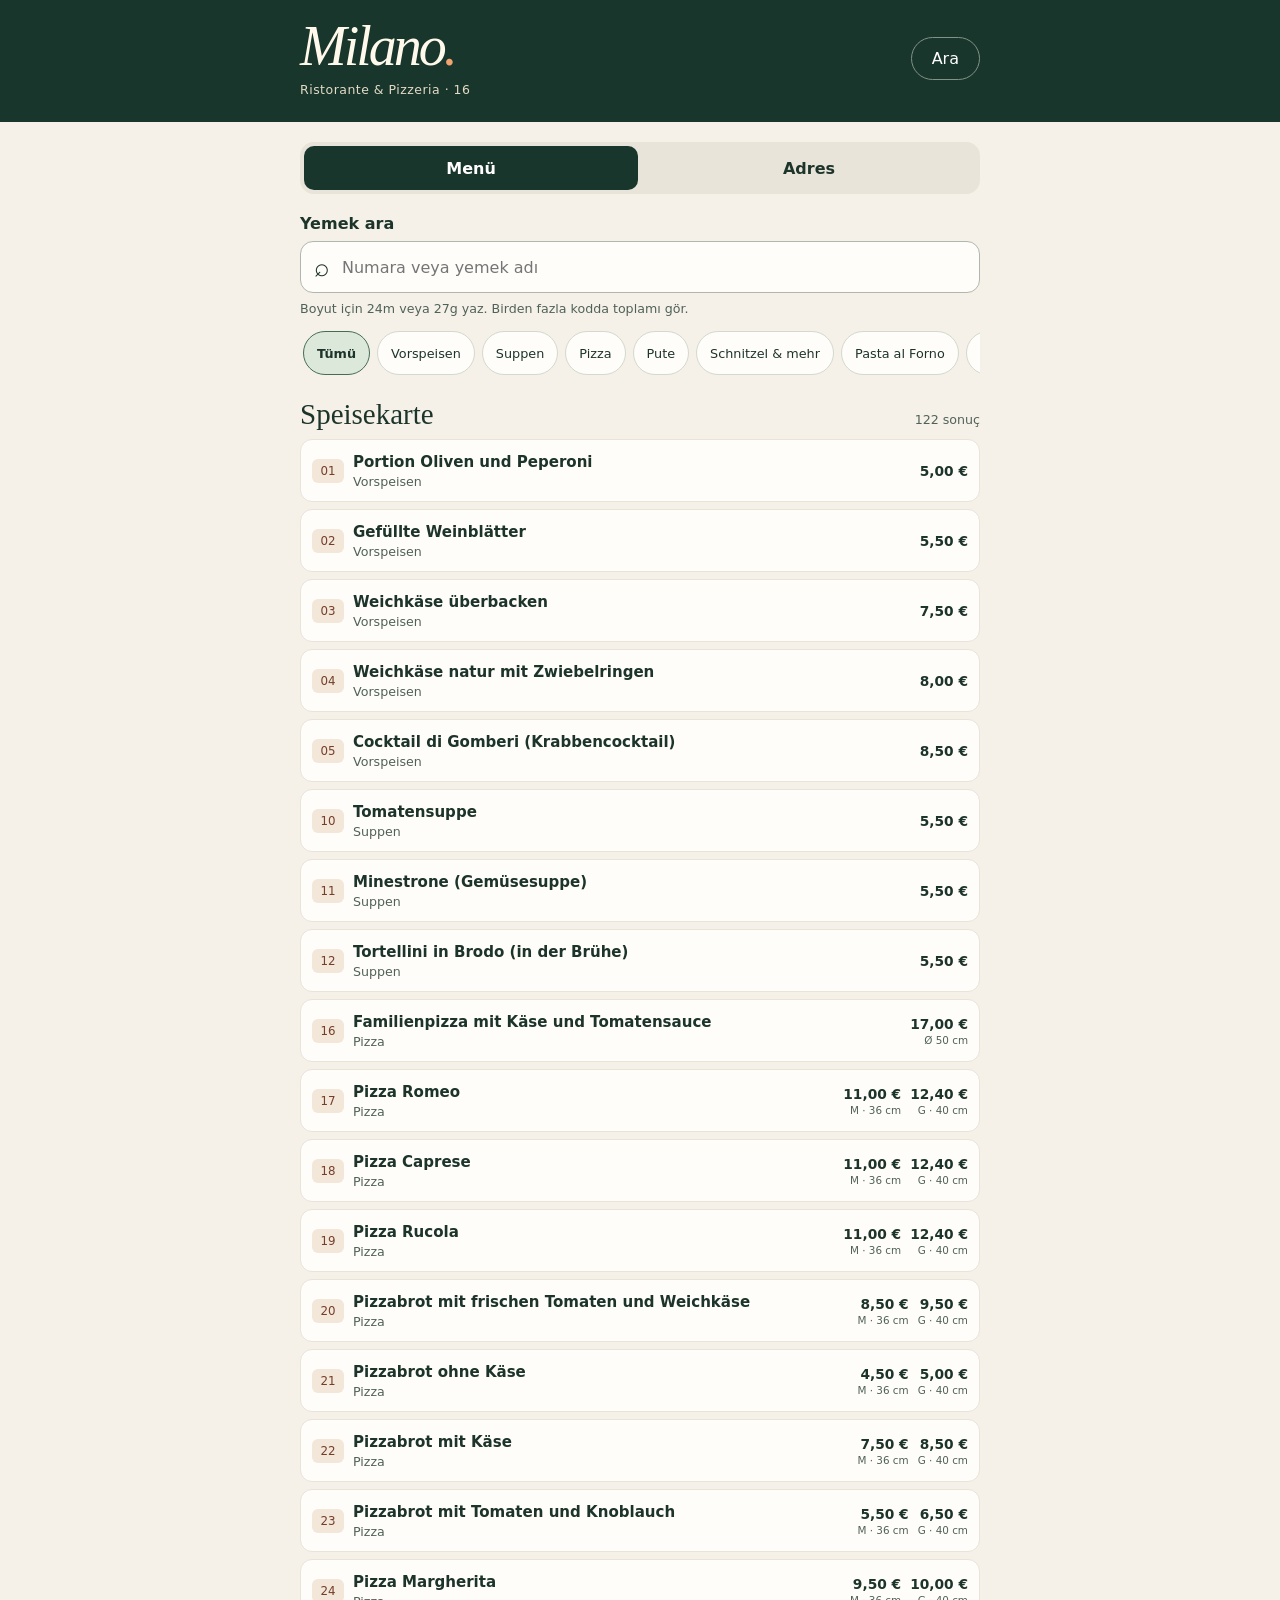
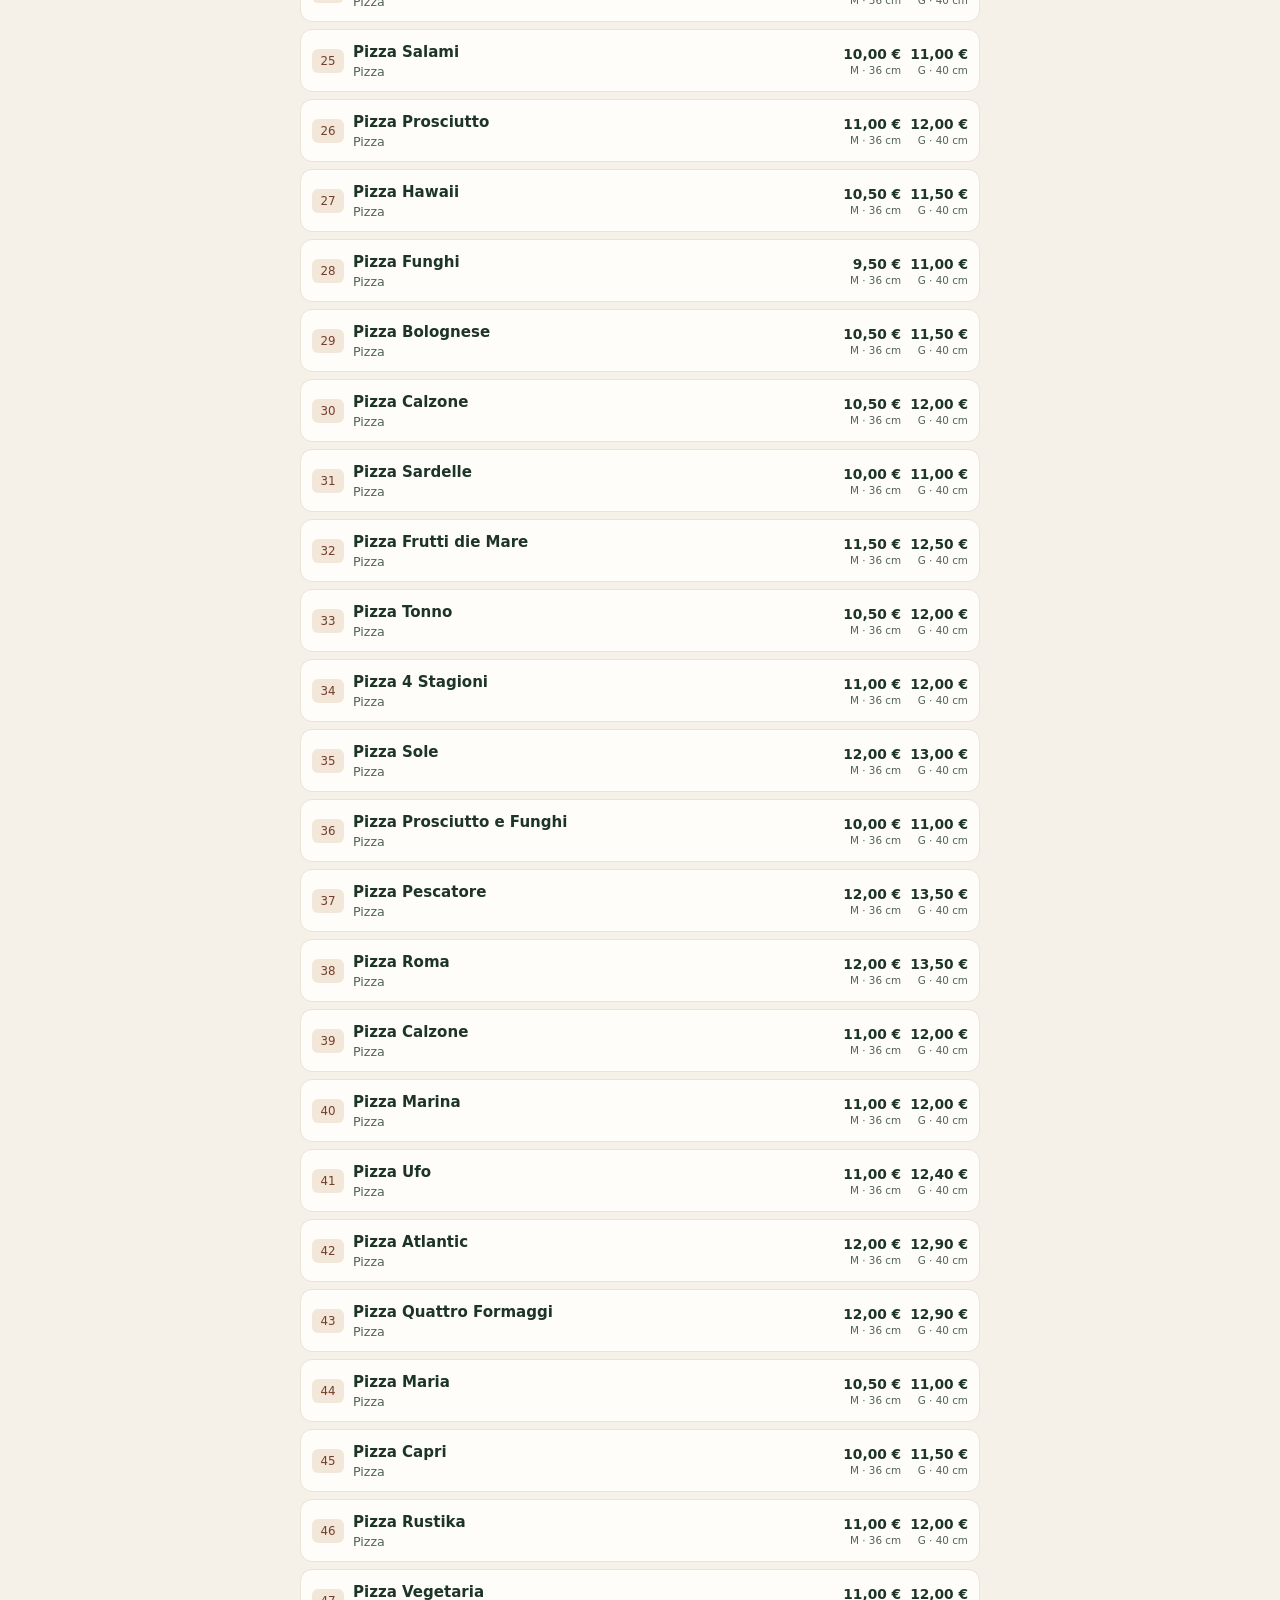
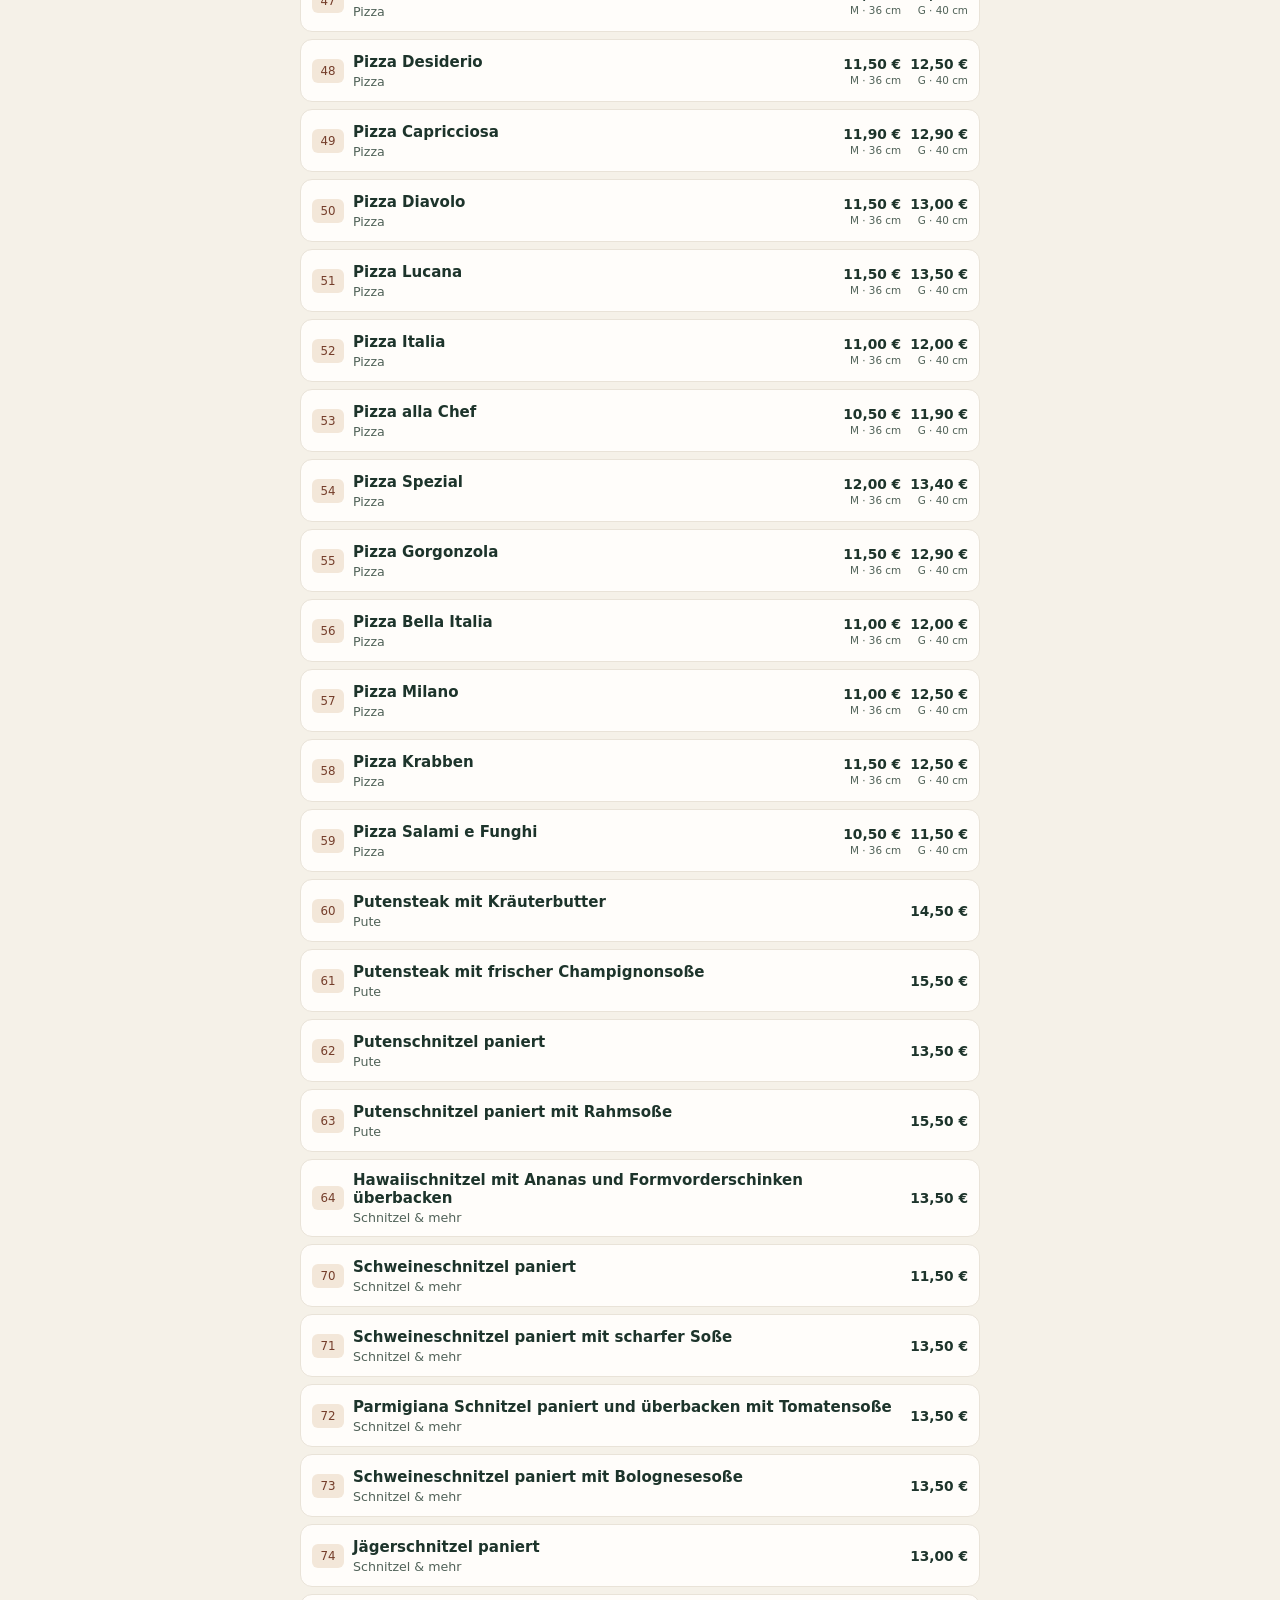
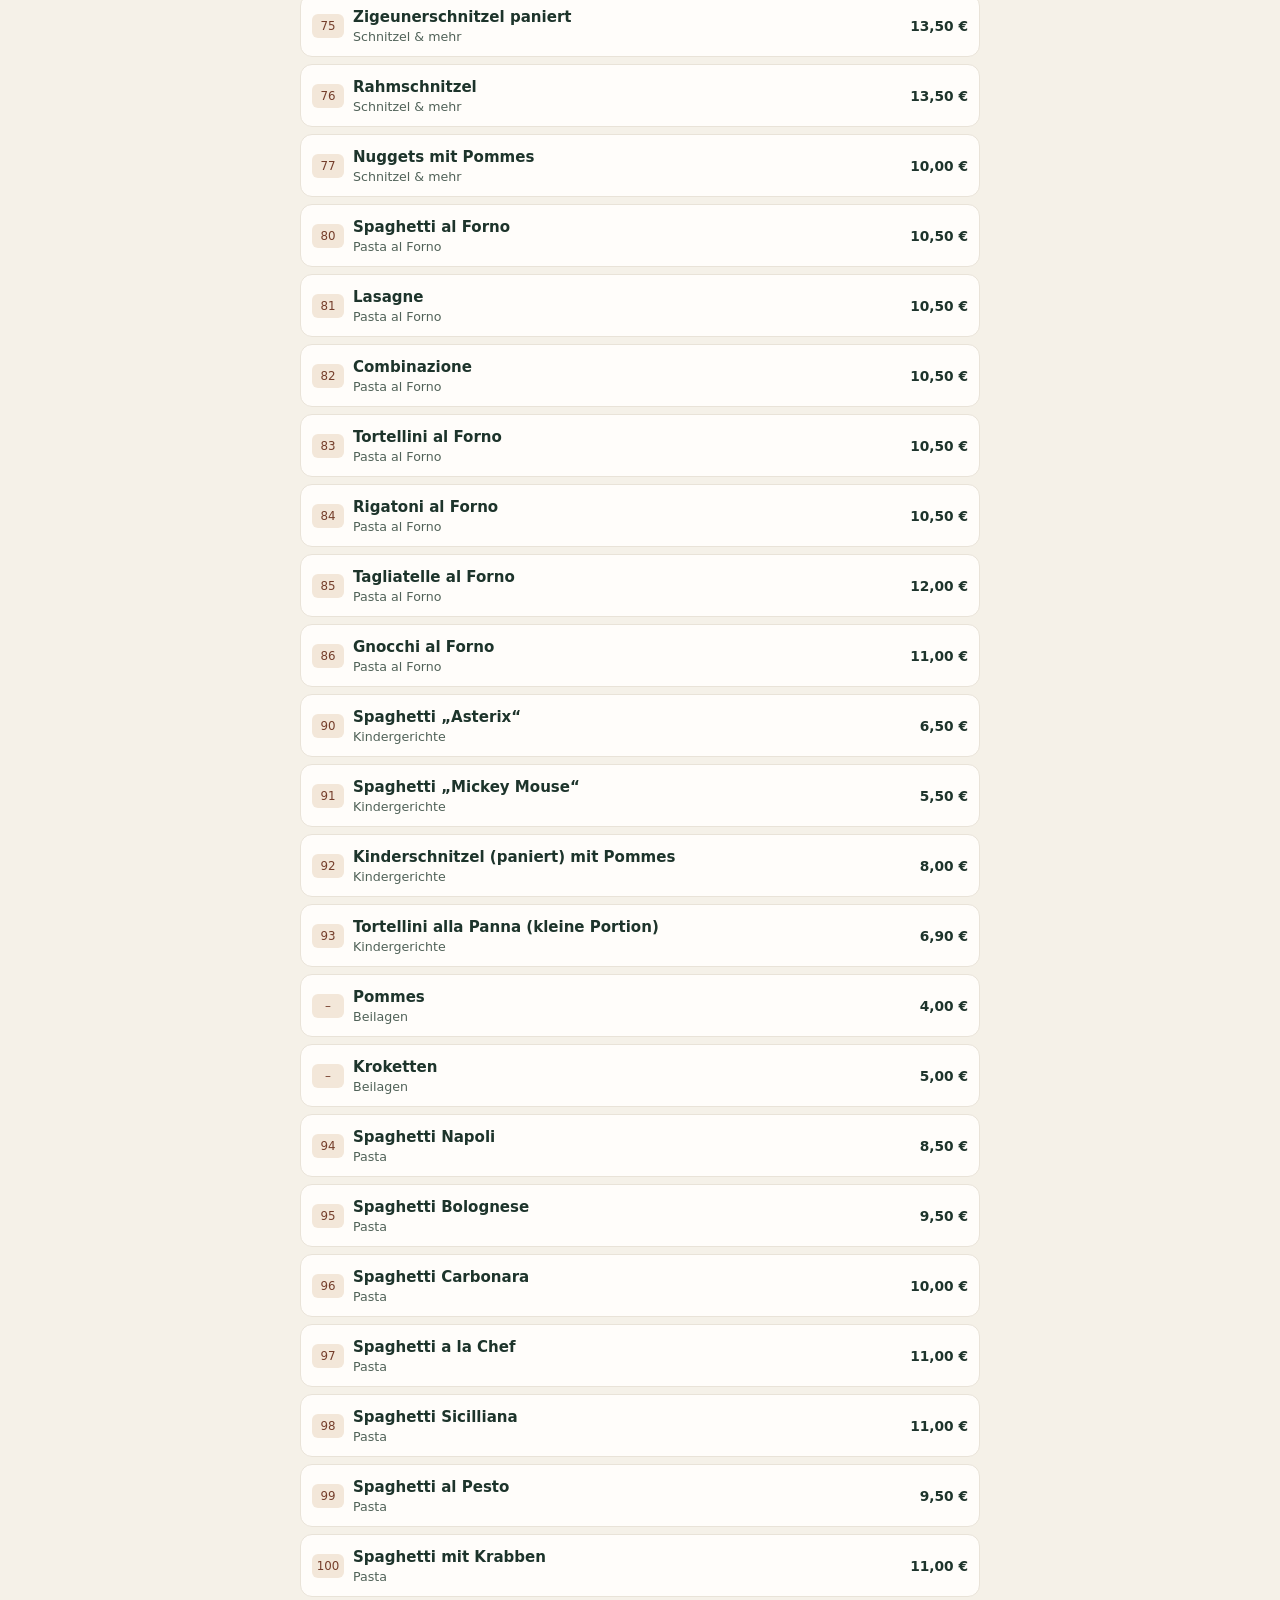
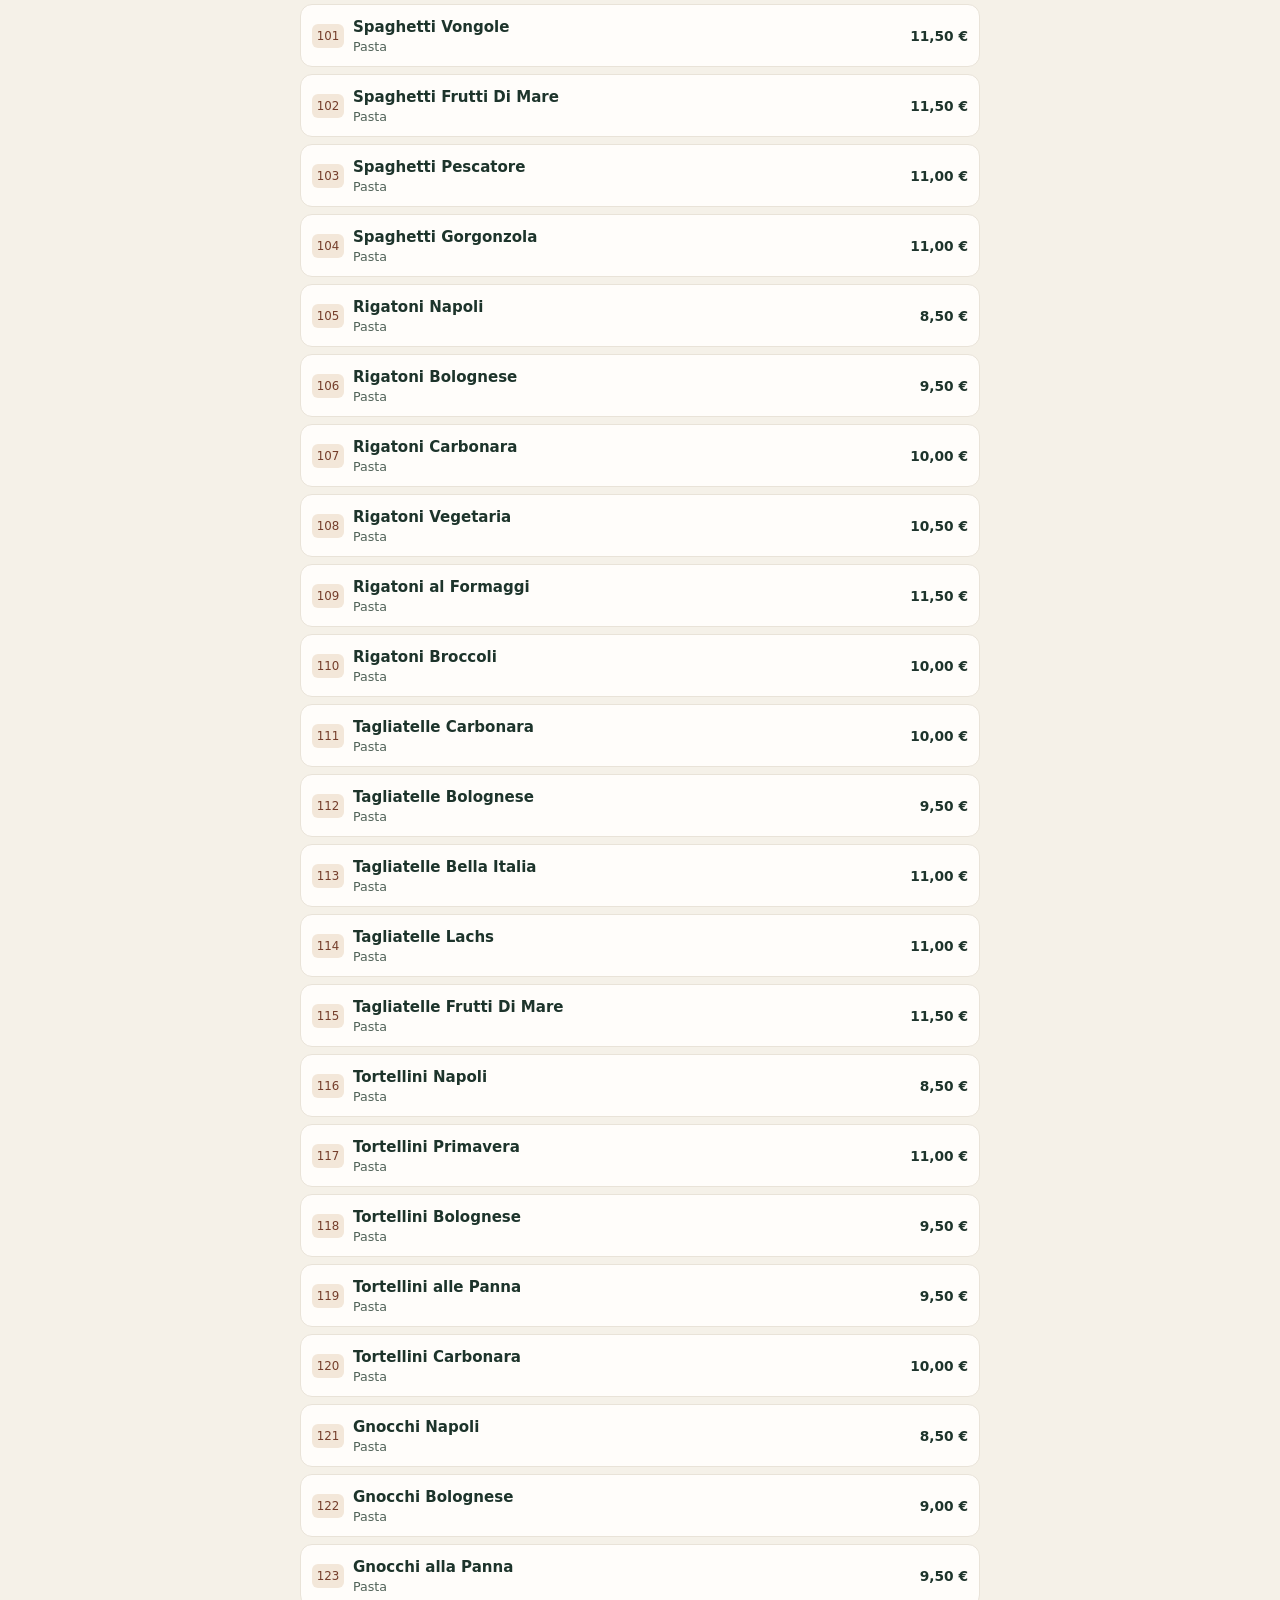
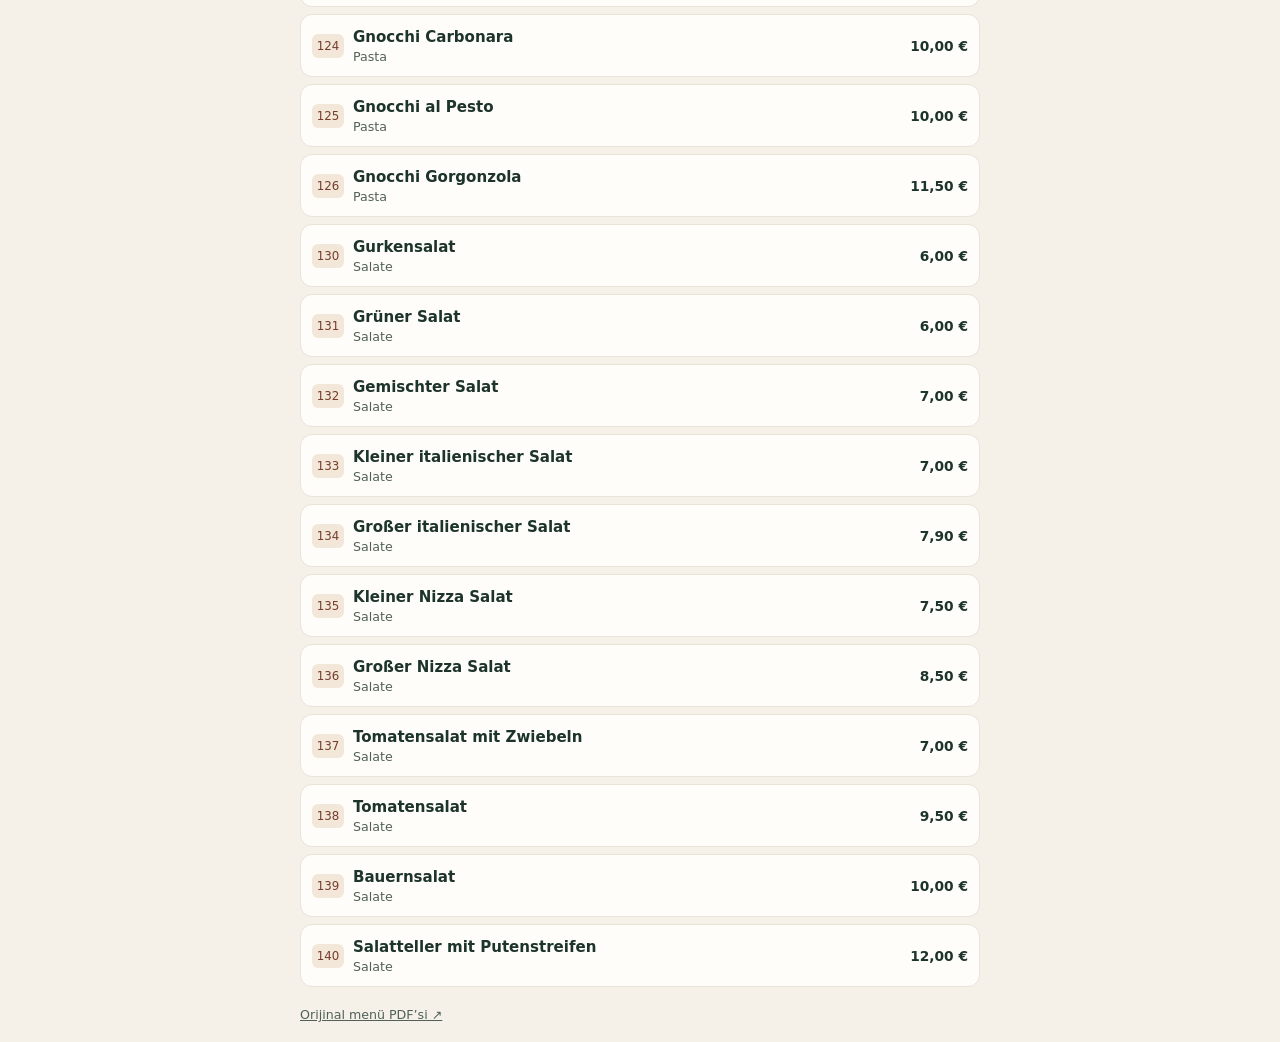
==== commit 26c7e212: "Add files via upload" ====
--- a/milano-guncel.html
+++ b/milano-guncel.html
@@ -73,24 +73,24 @@
 footer{padding:20px 0 calc(20px + env(safe-area-inset-bottom))}
 @media(max-width:360px){.masthead,main{padding-inline:13px}.card{gap:6px;padding-inline:8px}.prices{gap:6px}}
 
-html.search-compact,html.search-compact body{overflow:hidden;overscroll-behavior:none}
-.search-compact header,.search-compact #main-tabs,.search-compact #filters,
-.search-compact #results-panel .results-header,.search-compact #hint,
-.search-compact #results-panel footer{display:none!important}
-.search-compact main{position:fixed;top:var(--search-top,0px);left:0;right:0;height:var(--search-height,100dvh);padding-top:8px;padding-bottom:max(8px,env(safe-area-inset-bottom));overflow:hidden}
-.search-compact #results-panel{height:100%;display:flex;flex-direction:column;min-height:0}
-.search-compact .search-area{flex:none;padding:3px}
-.search-compact .search-area label{position:absolute;width:1px;height:1px;padding:0;margin:-1px;overflow:hidden;clip-path:inset(50%);white-space:nowrap}
-.search-compact #results{flex:1;min-height:0;overflow-y:auto;overscroll-behavior-y:contain;-webkit-overflow-scrolling:touch;align-content:start;margin-top:8px}
-.search-compact #total{flex:none;margin:8px 0 0}
+:root:is(.search-compact,:has(#query:focus)),:root:is(.search-compact,:has(#query:focus)) body{overflow:hidden;overscroll-behavior:none}
+:root:is(.search-compact,:has(#query:focus)) header,:root:is(.search-compact,:has(#query:focus)) #main-tabs,:root:is(.search-compact,:has(#query:focus)) #filters,
+:root:is(.search-compact,:has(#query:focus)) #results-panel .results-header,:root:is(.search-compact,:has(#query:focus)) #hint,
+:root:is(.search-compact,:has(#query:focus)) #results-panel footer{display:none!important}
+:root:is(.search-compact,:has(#query:focus)) main{position:fixed;top:var(--search-top,0px);left:0;right:0;height:var(--search-height,100dvh);padding-top:8px;padding-bottom:max(8px,env(safe-area-inset-bottom));overflow:hidden}
+:root:is(.search-compact,:has(#query:focus)) #results-panel{height:100%;display:flex;flex-direction:column;min-height:0}
+:root:is(.search-compact,:has(#query:focus)) .search-area{flex:none;padding:3px}
+:root:is(.search-compact,:has(#query:focus)) .search-area label{position:absolute;width:1px;height:1px;padding:0;margin:-1px;overflow:hidden;clip-path:inset(50%);white-space:nowrap}
+:root:is(.search-compact,:has(#query:focus)) #results{flex:1;min-height:0;overflow-y:auto;overscroll-behavior-y:contain;-webkit-overflow-scrolling:touch;align-content:start;margin-top:8px}
+:root:is(.search-compact,:has(#query:focus)) #total{flex:none;margin:8px 0 0}
 
 </style>
-<title>Milano · Güncel arama</title>
+<title>Milano · iPhone arama 16</title>
 </head>
 <body>
 <header>
   <div class="masthead">
-    <div><div class="wordmark">Milano<span>.</span></div><p>Ristorante &amp; Pizzeria</p></div>
+    <div><div class="wordmark">Milano<span>.</span></div><p>Ristorante &amp; Pizzeria · <span id="build-version">16</span></p></div>
     <a class="call" href="tel:+4963594090491" aria-label="Milano’yu ara">Ara</a>
   </div>
 </header>
@@ -3456,78 +3456,6 @@
   input.focus({ preventScroll: true });
   render();
 });
-// iOS keeps the layout viewport tall while the keyboard shrinks the visual viewport.
-const viewport = window.visualViewport;
-const compactRoot = document.documentElement;
-let searchBaseline = viewport?.height ?? window.innerHeight;
-let keyboardWasOpen = false;
-let keyboardDismissed = false;
-let searchScroll = 0;
-let viewportFrame = 0;
-
-function closeCompactSearch() {
-  const wasCompact = compactRoot.classList.contains('search-compact');
-  compactRoot.classList.remove('search-compact');
-  compactRoot.style.removeProperty('--search-top');
-  compactRoot.style.removeProperty('--search-height');
-  keyboardWasOpen = false;
-  if (wasCompact) window.scrollTo(0, searchScroll);
-}
-
-function updateSearchViewport() {
-  viewportFrame = 0;
-  const height = viewport?.height ?? window.innerHeight;
-  if (document.activeElement !== input || byId('results-panel').hidden) {
-    closeCompactSearch();
-    searchBaseline = height;
-    return;
-  }
-  // Keep pinch zoom independent from keyboard detection.
-  if (viewport && Math.abs(viewport.scale - 1) > 0.05) {
-    closeCompactSearch();
-    return;
-  }
-  searchBaseline = Math.max(searchBaseline, height);
-  const keyboardOpen = searchBaseline - height > 120;
-  if (keyboardWasOpen && !keyboardOpen) {
-    closeCompactSearch();
-    keyboardDismissed = true;
-    return;
-  }
-  if (keyboardDismissed && !keyboardOpen) return;
-  keyboardDismissed = false;
-  keyboardWasOpen = keyboardOpen;
-  compactRoot.classList.add('search-compact');
-  compactRoot.style.setProperty('--search-top', (viewport?.offsetTop ?? 0) + 'px');
-  compactRoot.style.setProperty('--search-height', height + 'px');
-}
-
-function scheduleSearchViewport() {
-  if (!viewportFrame) viewportFrame = requestAnimationFrame(updateSearchViewport);
-}
-
-input.addEventListener('focus', () => {
-  keyboardDismissed = false;
-  searchScroll = window.scrollY;
-  searchBaseline = Math.max(searchBaseline, viewport?.height ?? window.innerHeight);
-  keyboardWasOpen = false;
-  updateSearchViewport();
-});
-input.addEventListener('blur', closeCompactSearch);
-input.addEventListener('click', () => {
-  if (keyboardDismissed) {
-    keyboardDismissed = false;
-    updateSearchViewport();
-  }
-});
-viewport?.addEventListener('resize', scheduleSearchViewport);
-viewport?.addEventListener('scroll', scheduleSearchViewport);
-window.addEventListener('resize', scheduleSearchViewport);
-window.addEventListener('orientationchange', () => {
-  input.blur();
-  searchBaseline = 0;
-  scheduleSearchViewport();
-});
 byId('town-back').addEventListener('click', () => history.back());
 window.addEventListener('popstate', event => {
   if (event.state?.milanoAddress) restoreAddress(event.state);
@@ -3535,6 +3463,129 @@
 if (history.state?.milanoAddress) restoreAddress(history.state);
 else selectTab(0);
 
+(() => {
+  const field = document.getElementById('query');
+  const panel = document.getElementById('results-panel');
+  const main = document.querySelector('main');
+  const list = document.getElementById('results');
+  const viewport = window.visualViewport;
+  const savedStyles = new Map();
+  const hiddenDuringSearch = [
+    document.querySelector('header'),
+    document.getElementById('main-tabs'),
+    document.getElementById('filters'),
+    document.getElementById('search-label'),
+    document.getElementById('hint'),
+    panel.querySelector('.results-header'),
+    panel.querySelector('footer')
+  ];
+  let compact = false;
+  let pageScroll = 0;
+  let fullHeight = viewport?.height ?? window.innerHeight;
+  let keyboardSeen = false;
+  let frame = 0;
+  let checkKeyboard = false;
+
+  function style(element, properties) {
+    if (!savedStyles.has(element)) savedStyles.set(element, element.getAttribute('style'));
+    for (const [name, value] of Object.entries(properties)) {
+      element.style.setProperty(name, value, 'important');
+    }
+  }
+
+  function restore() {
+    if (!compact) return;
+    compact = false;
+    keyboardSeen = false;
+    document.documentElement.classList.remove('search-compact');
+    for (const [element, previous] of savedStyles) {
+      if (previous === null) element.removeAttribute('style');
+      else element.setAttribute('style', previous);
+    }
+    savedStyles.clear();
+    window.scrollTo(0, pageScroll);
+  }
+
+  function resize() {
+    frame = 0;
+    const height = viewport?.height ?? window.innerHeight;
+    if (!compact) {
+      fullHeight = Math.max(fullHeight, height);
+      checkKeyboard = false;
+      return;
+    }
+    style(main, {
+      top: (viewport?.offsetTop ?? 0) + 'px',
+      height: height + 'px'
+    });
+    if (checkKeyboard) {
+      if (fullHeight - height > 150) keyboardSeen = true;
+      if (keyboardSeen && height >= fullHeight - 60) {
+        field.blur();
+        restore();
+      }
+    }
+    checkKeyboard = false;
+  }
+
+  function schedule(resized = false) {
+    checkKeyboard = checkKeyboard || resized;
+    if (!frame) frame = requestAnimationFrame(resize);
+  }
+
+  function enter() {
+    if (panel.hidden) return;
+    if (!compact) {
+      compact = true;
+      pageScroll = window.scrollY;
+      fullHeight = Math.max(fullHeight, viewport?.height ?? window.innerHeight);
+      keyboardSeen = false;
+      document.documentElement.classList.add('search-compact');
+      style(document.documentElement, { overflow: 'hidden', 'overscroll-behavior': 'none' });
+      style(document.body, { overflow: 'hidden', 'overscroll-behavior': 'none' });
+      for (const element of hiddenDuringSearch) style(element, { display: 'none' });
+      style(main, {
+        position: 'fixed', left: '0', right: '0', overflow: 'hidden',
+        'padding-top': '8px', 'padding-bottom': 'max(8px, env(safe-area-inset-bottom))'
+      });
+      style(panel, {
+        display: 'flex', 'flex-direction': 'column', height: '100%', 'min-height': '0'
+      });
+      style(panel.querySelector('.search-area'), { flex: 'none', padding: '3px' });
+      style(list, {
+        flex: '1 1 0%', 'min-height': '0', 'overflow-y': 'auto',
+        'overscroll-behavior-y': 'contain', '-webkit-overflow-scrolling': 'touch',
+        'align-content': 'start', 'margin-top': '8px'
+      });
+    }
+    resize();
+  }
+
+  // Capture events before application handlers and do not depend on activeElement.
+  document.addEventListener('focusin', event => {
+    if (event.target === field) enter();
+  }, true);
+  document.addEventListener('input', event => {
+    if (event.target === field) enter();
+  }, true);
+  document.addEventListener('focusout', event => {
+    if (event.target !== field) return;
+    requestAnimationFrame(() => {
+      if (document.activeElement !== field) restore();
+    });
+  }, true);
+  viewport?.addEventListener('resize', () => schedule(true));
+  viewport?.addEventListener('scroll', () => schedule());
+  window.addEventListener('resize', () => schedule(true));
+  window.addEventListener('pageshow', () => schedule());
+  window.addEventListener('orientationchange', () => {
+    field.blur();
+    restore();
+    fullHeight = 0;
+    schedule();
+  });
+})();
+
 </script>
 </body>
 </html>
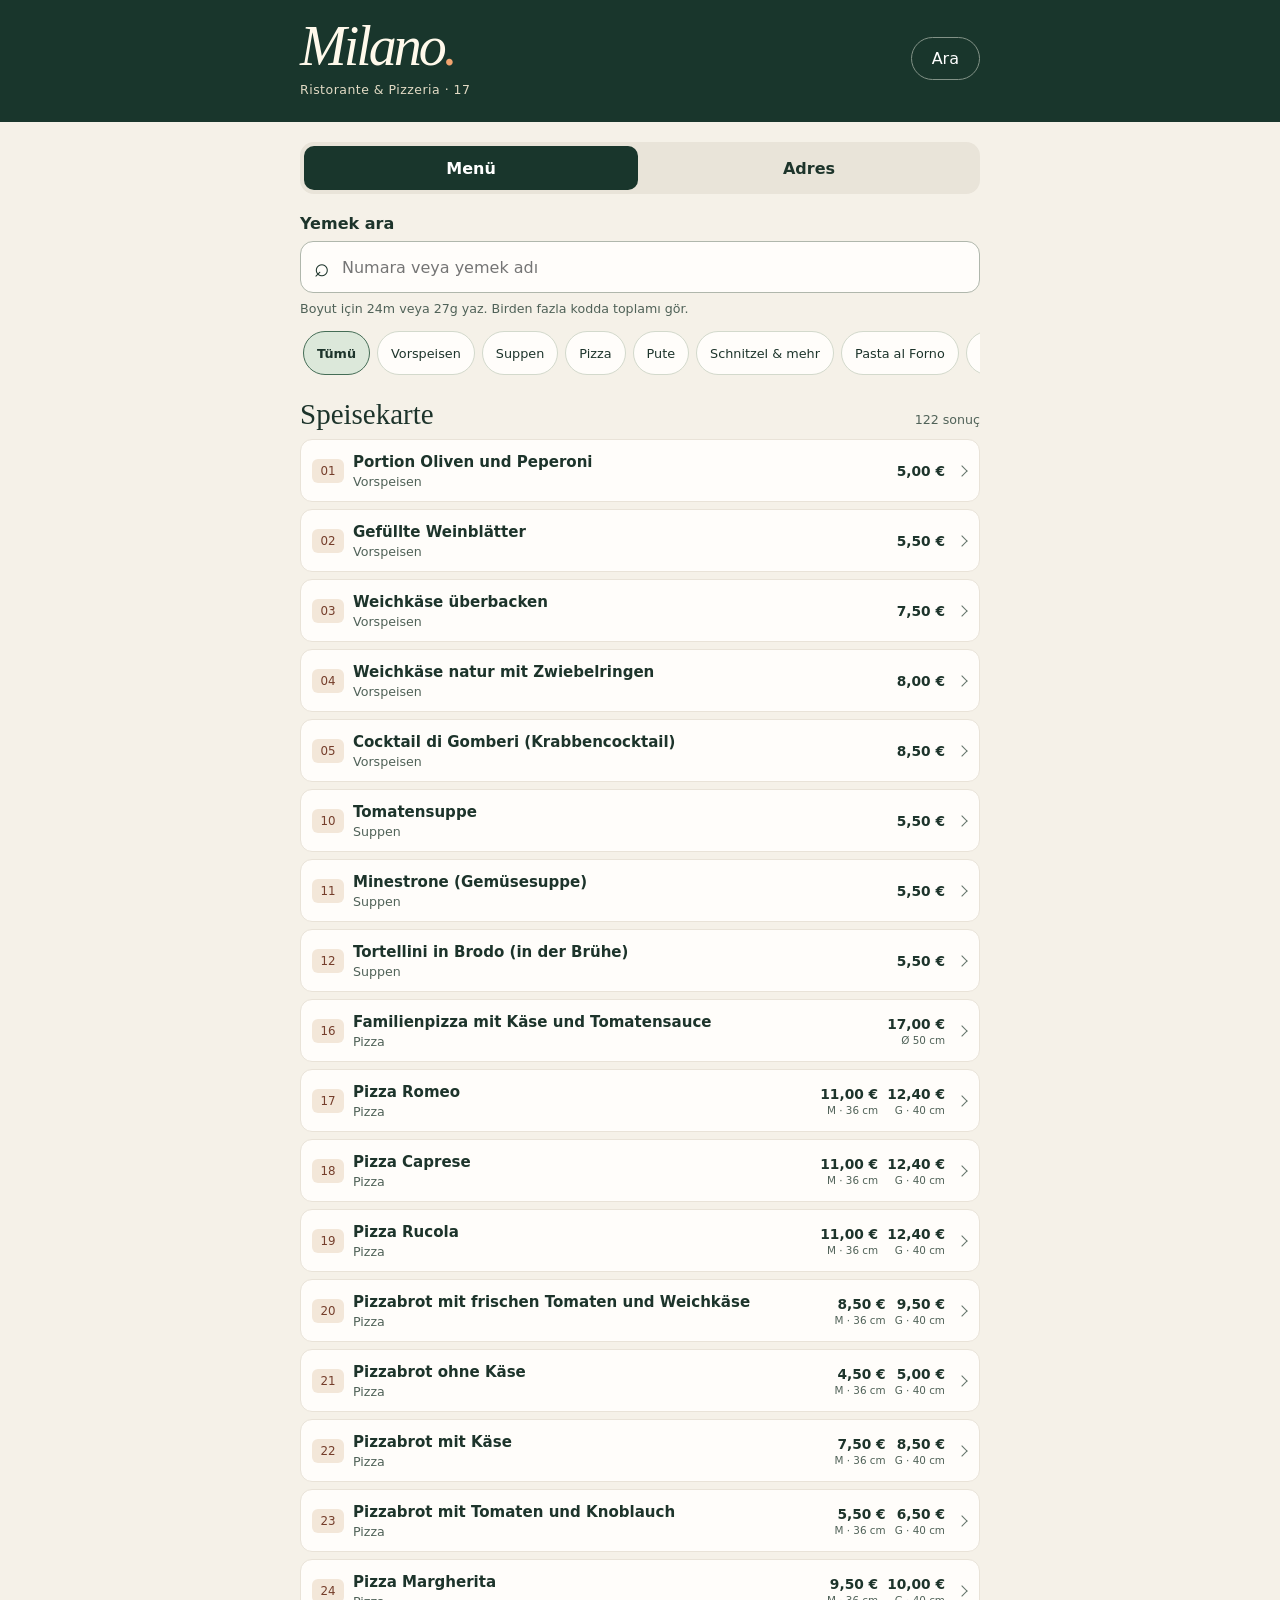
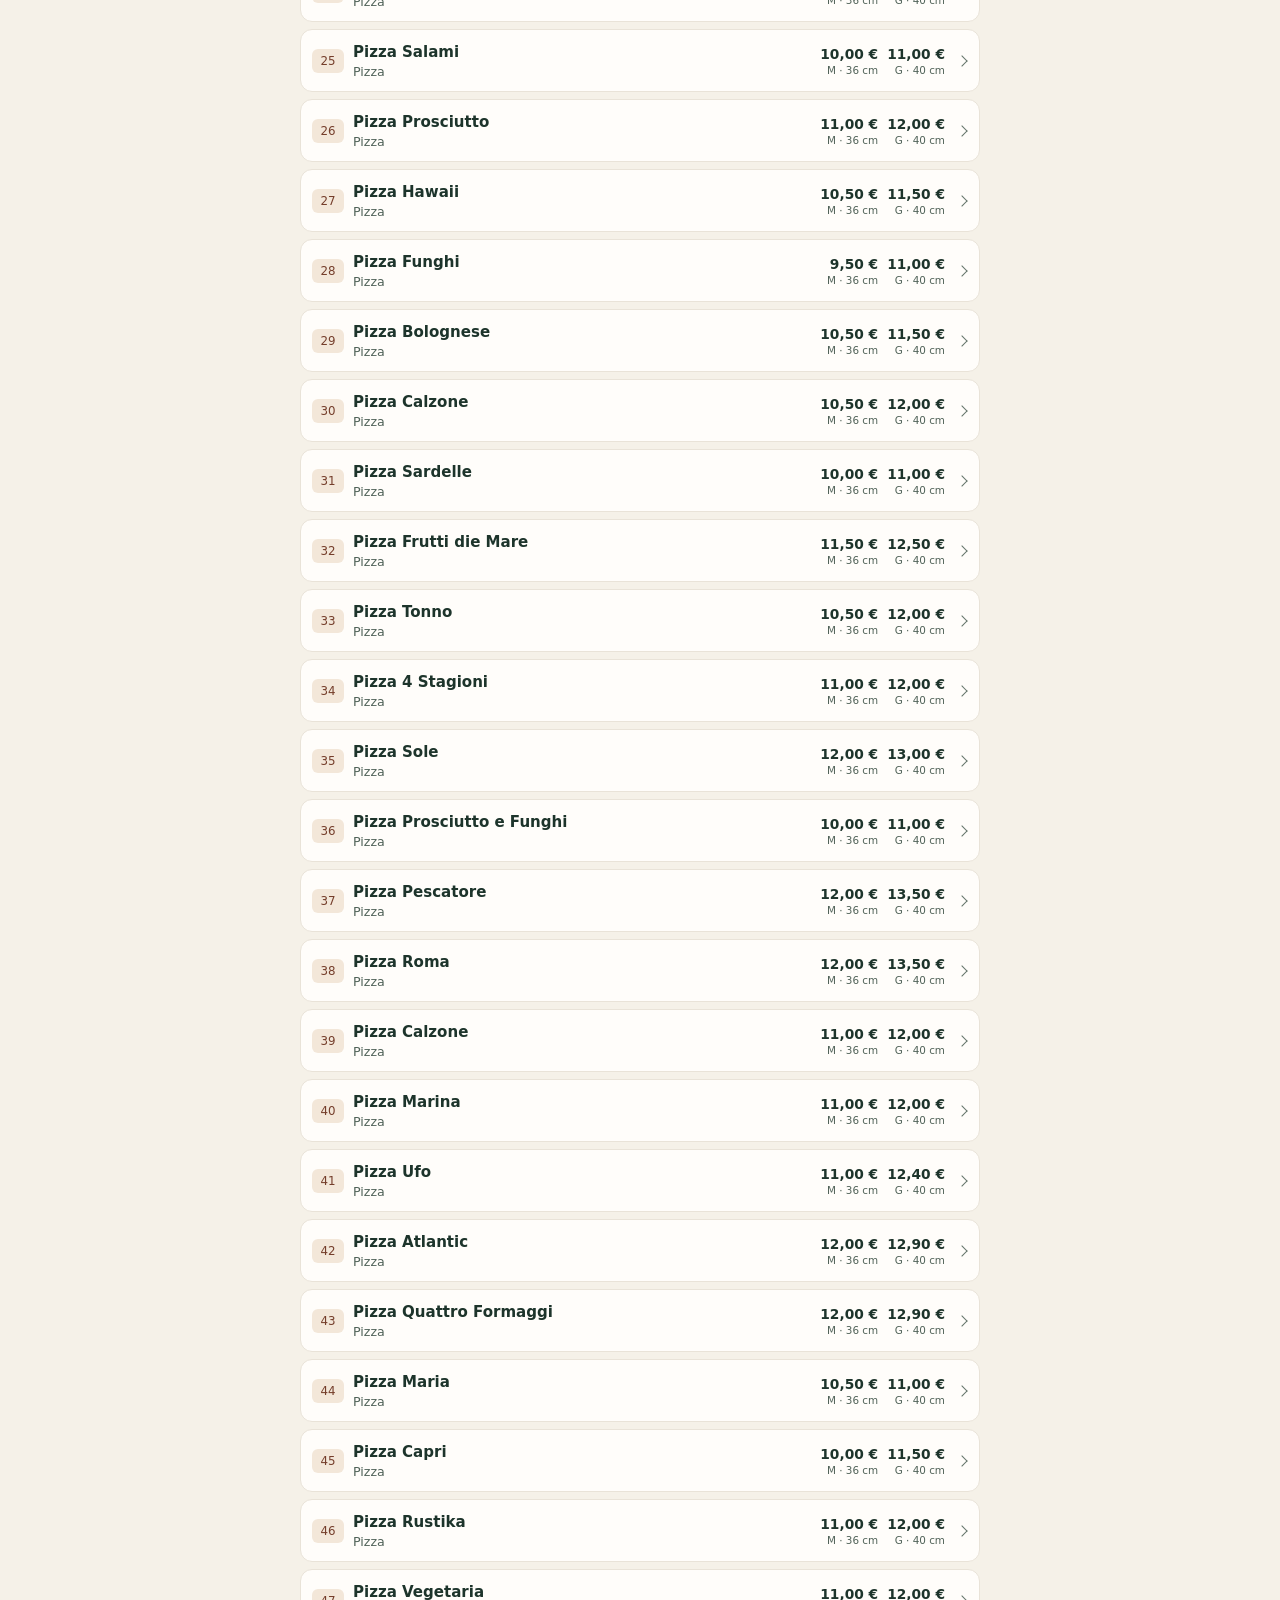
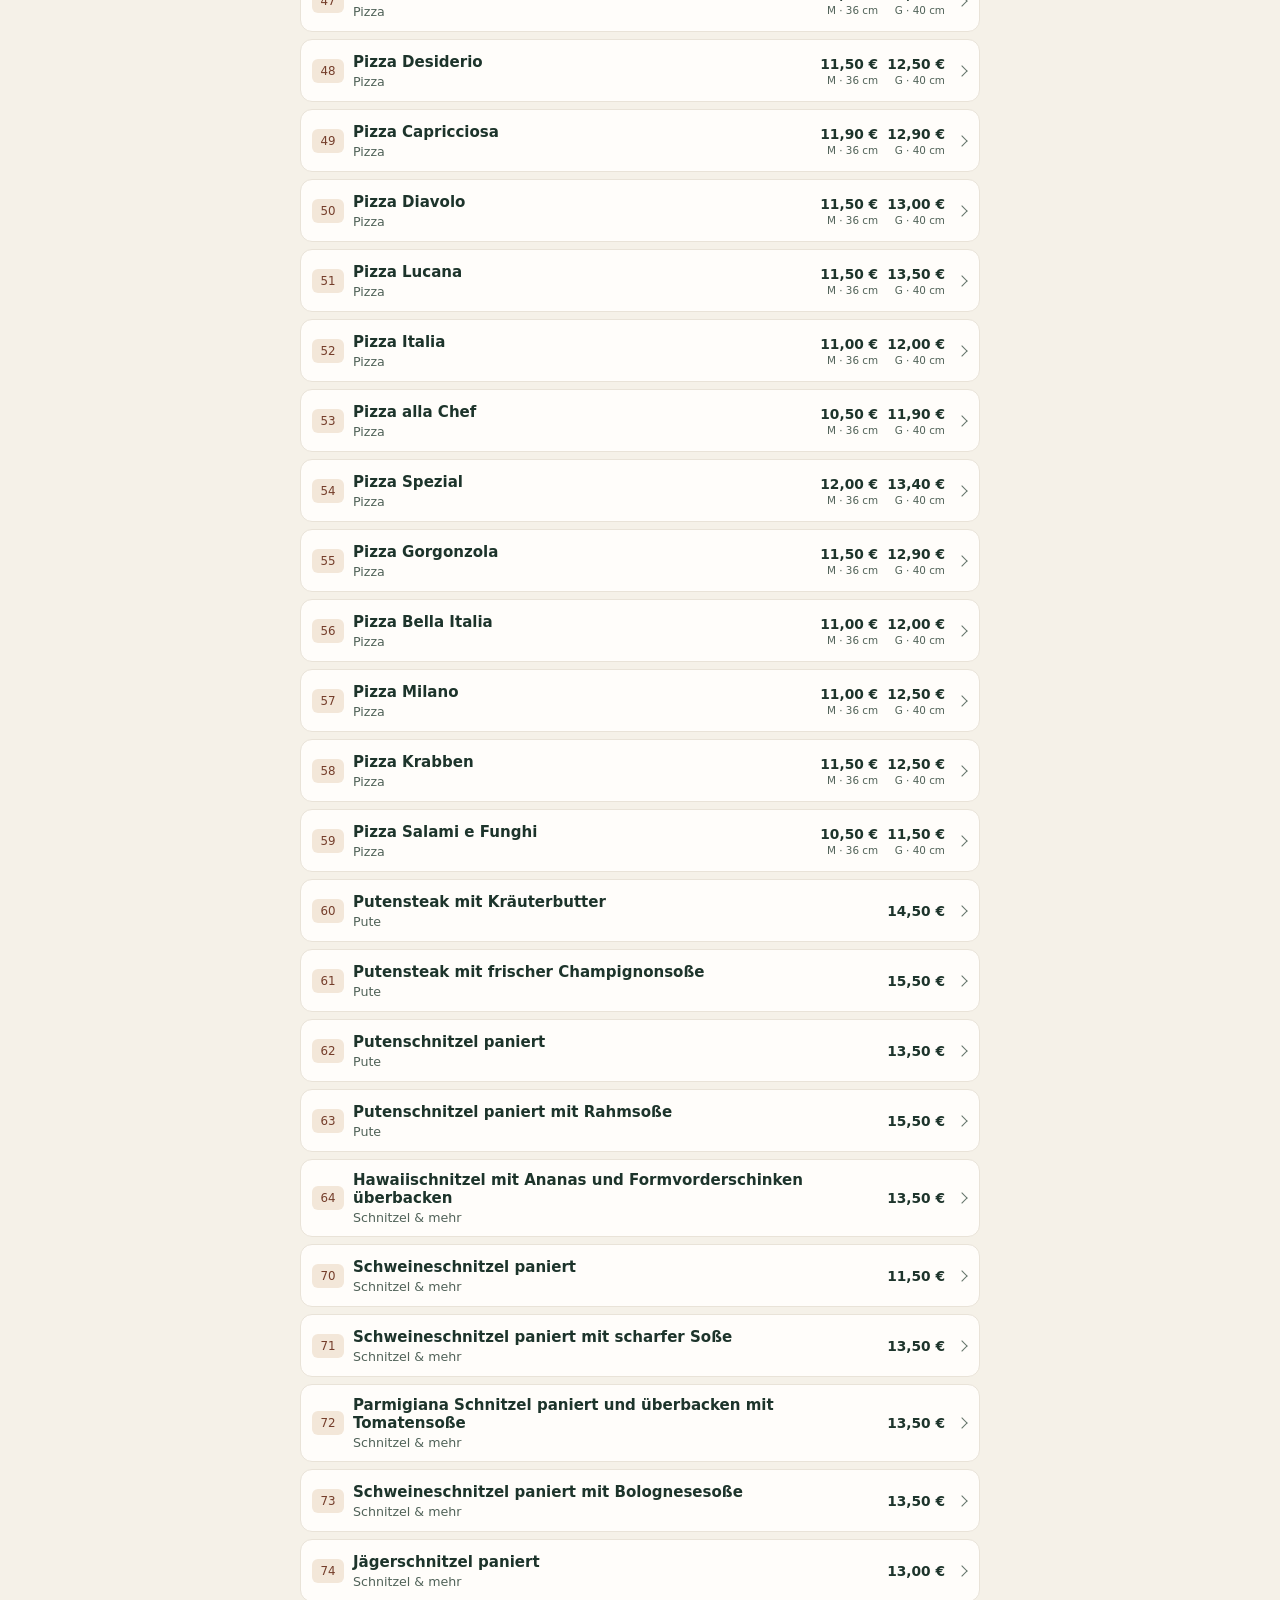
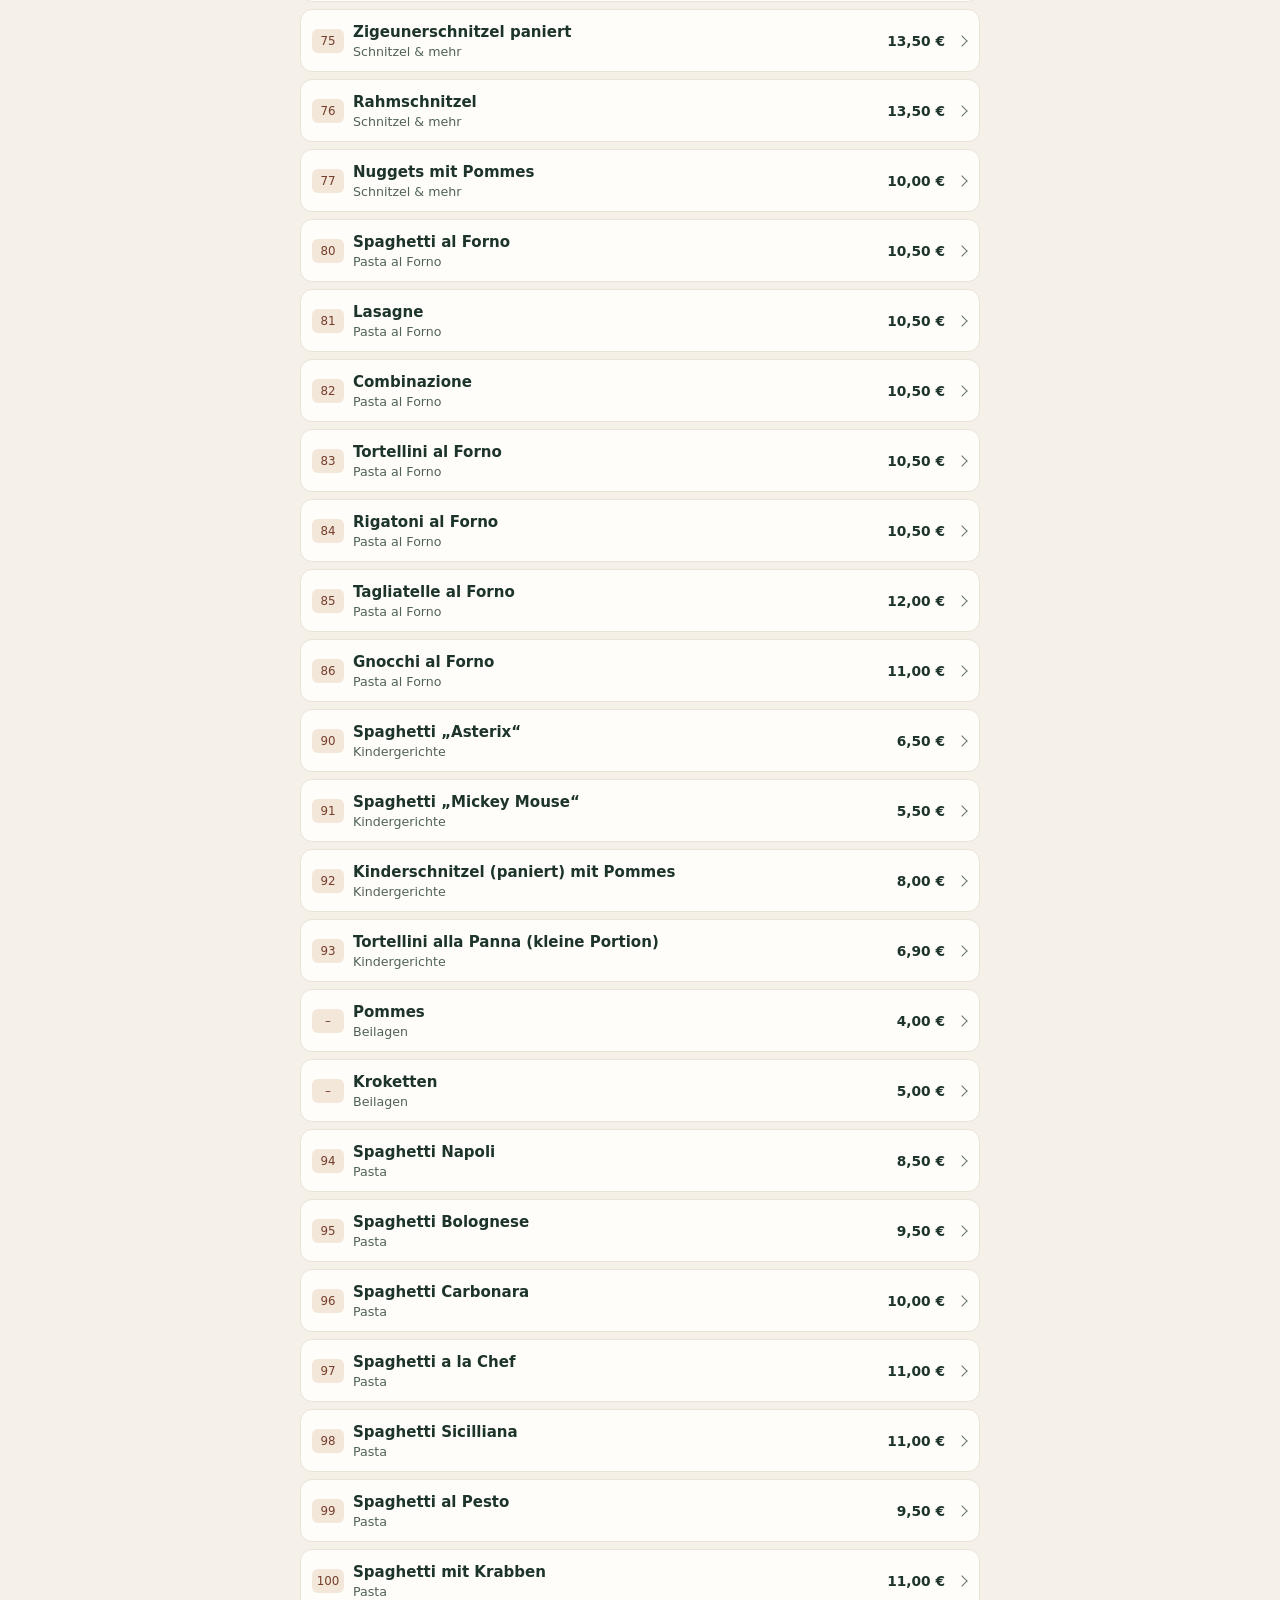
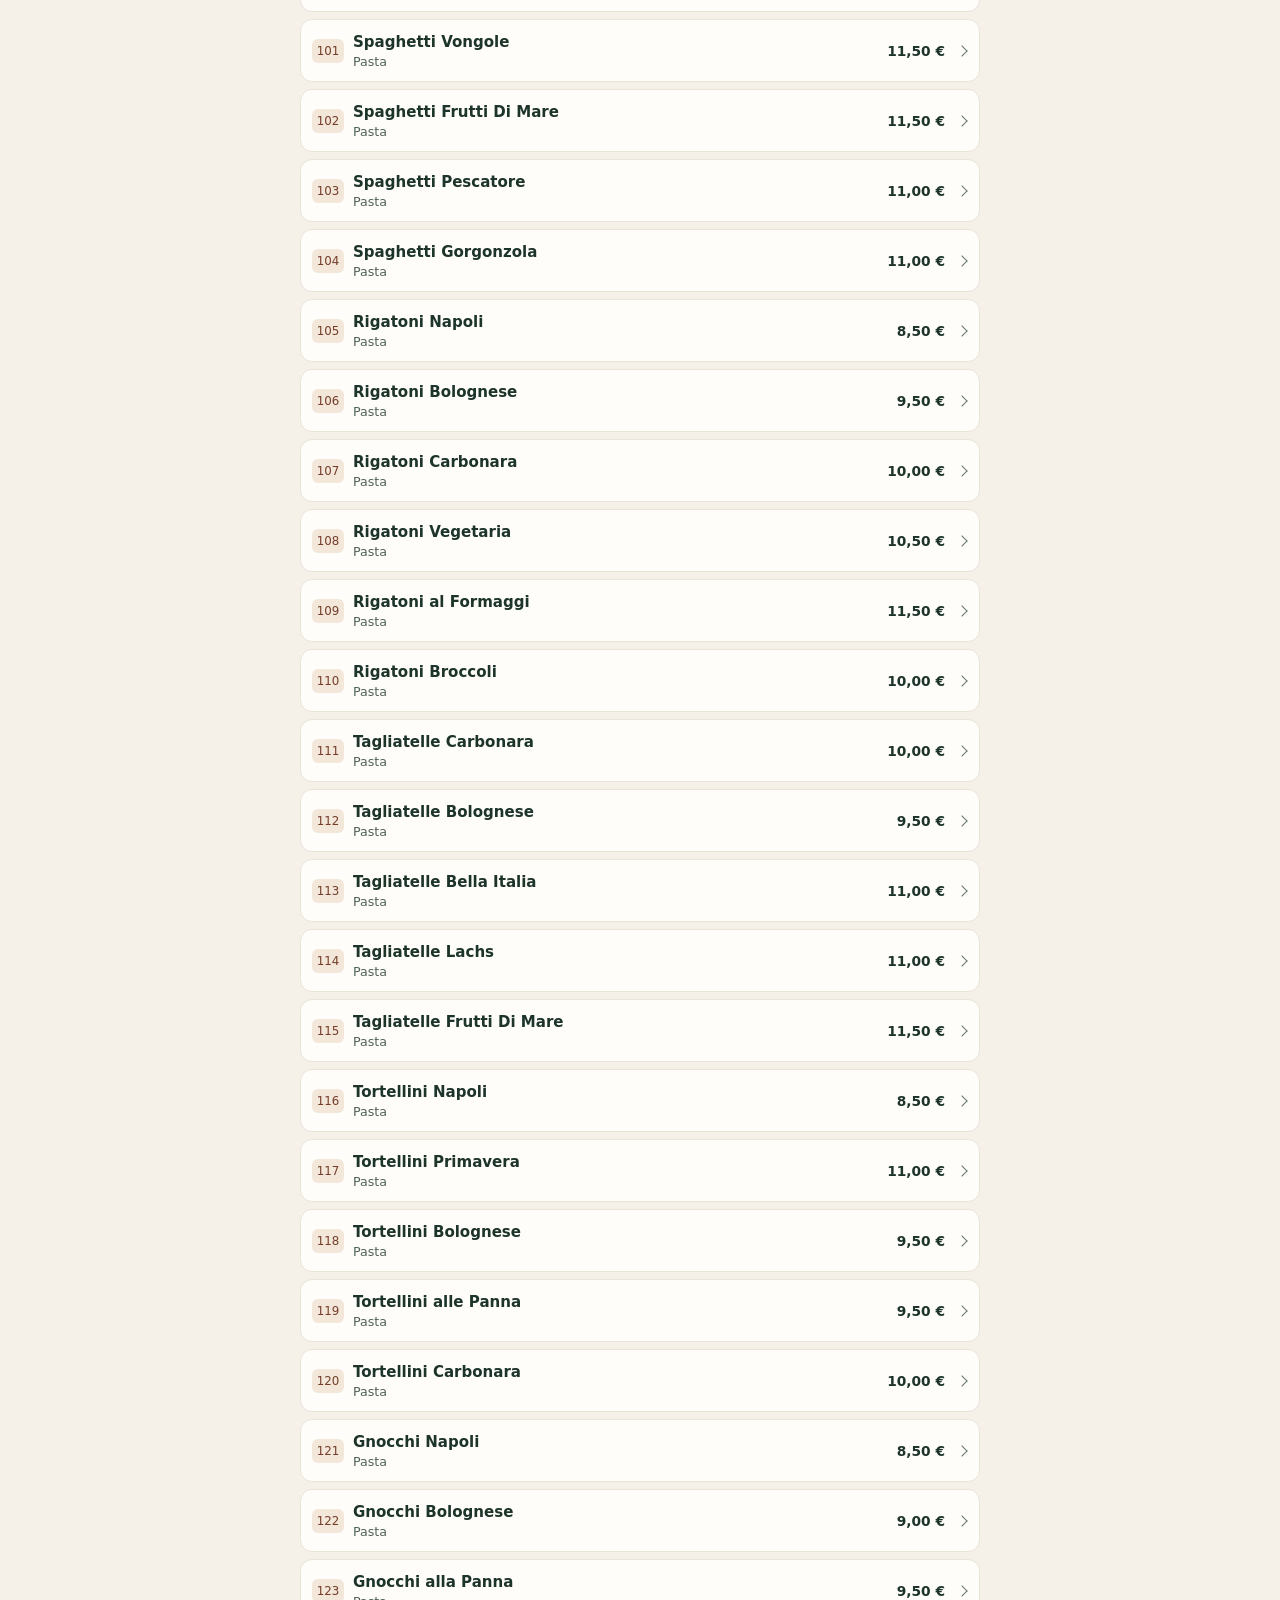
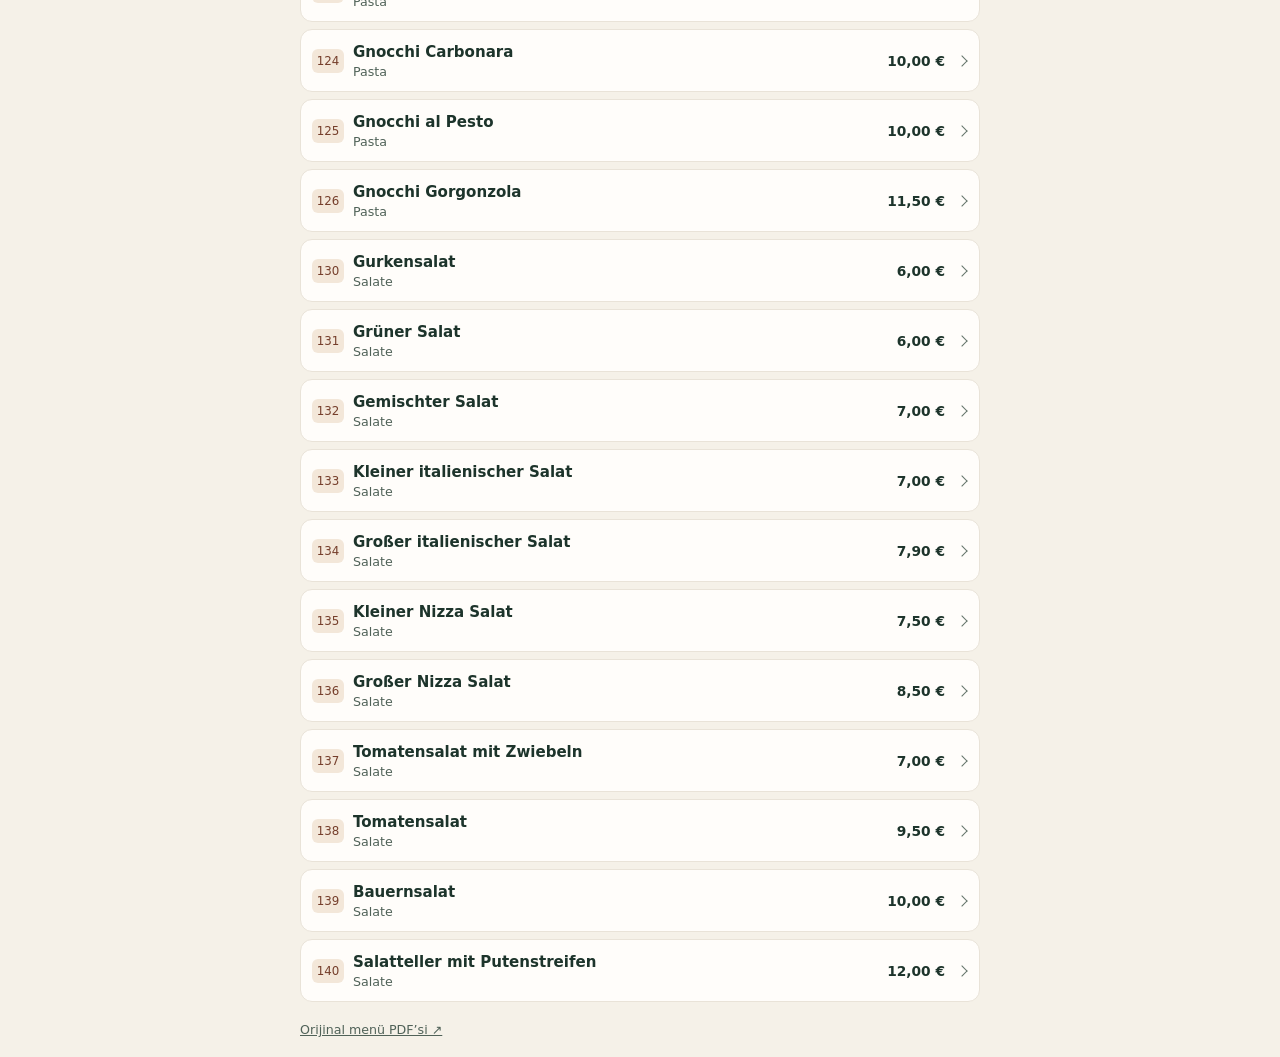
==== commit 339d7318: "Add files via upload" ====
--- a/milano-guncel.html
+++ b/milano-guncel.html
@@ -84,13 +84,29 @@
 :root:is(.search-compact,:has(#query:focus)) #results{flex:1;min-height:0;overflow-y:auto;overscroll-behavior-y:contain;-webkit-overflow-scrolling:touch;align-content:start;margin-top:8px}
 :root:is(.search-compact,:has(#query:focus)) #total{flex:none;margin:8px 0 0}
 
+.menu-button{width:100%;text-align:left;grid-template-columns:auto minmax(0,1fr) auto auto;color:inherit}
+.menu-button::after{content:"";width:7px;height:7px;border-top:1.5px solid #64756a;border-right:1.5px solid #64756a;transform:rotate(45deg);margin:0 2px 0 4px}
+.menu-button:active{background:#edf1e6}
+.food-sheet{width:calc(100% - 24px);max-width:560px;max-height:70vh;max-height:70dvh;margin:auto auto 0;padding:20px 20px max(22px,env(safe-area-inset-bottom));background:#fffdfa;color:#1d342b;border:0;border-radius:22px 22px 0 0;box-shadow:0 -8px 45px #10271c26;overflow-y:auto;overscroll-behavior:contain}
+.food-sheet::backdrop{background:#10271c66}
+.food-sheet-header{display:flex;align-items:flex-start;gap:12px;justify-content:space-between}
+#food-title{font:normal 26px/1.25 Georgia,serif;margin:2px 0 16px;overflow-wrap:anywhere}
+#food-close{flex:none;width:44px;height:44px;margin-top:-8px;margin-right:-8px;border:0;border-radius:50%;background:#e8efe5;color:#234f3d;font-size:27px}
+#food-label{font-size:.8rem;font-weight:750;margin:0 0 6px;color:#506258}
+#food-belag{font-size:18px;font-weight:650;line-height:1.55;margin:0 0 15px}
+#food-notes{font-size:.83rem;line-height:1.5;color:#506258}
+#food-prices{display:flex;gap:24px;border-top:1px solid #e3e6da;padding-top:13px}
+#food-prices .price{font-size:1rem;margin-top:4px}
+#food-prices .size{font-size:.75rem}
+#food-pdf{display:inline-flex;align-items:center;min-height:44px;margin-top:8px;color:#506258;font-size:.8rem}
+
 </style>
-<title>Milano · iPhone arama 16</title>
+<title>Milano · Menü &amp; Adres</title>
 </head>
 <body>
 <header>
   <div class="masthead">
-    <div><div class="wordmark">Milano<span>.</span></div><p>Ristorante &amp; Pizzeria · <span id="build-version">16</span></p></div>
+    <div><div class="wordmark">Milano<span>.</span></div><p>Ristorante &amp; Pizzeria · <span id="build-version">17</span></p></div>
     <a class="call" href="tel:+4963594090491" aria-label="Milano’yu ara">Ara</a>
   </div>
 </header>
@@ -123,3037 +139,8536 @@
     <footer><a href="https://geoshop.rlp.de/opendata-hk.html" target="_blank" rel="noopener">©GeoBasis-DE / LVermGeoRP (2026)</a> · <a href="https://www.govdata.de/dl-de/by-2-0" target="_blank" rel="noopener">dl-de/by-2-0</a> · Daten bearbeitet<br><a href="https://www.openplzapi.org/en/sources/" target="_blank" rel="noopener">OpenPLZ API</a> · <a href="https://www.openstreetmap.org/copyright" target="_blank" rel="noopener">© OpenStreetMap contributors · ODbL</a></footer>
   </section>
 </main>
+
+
+<dialog id="food-sheet" class="food-sheet" aria-labelledby="food-title" aria-describedby="food-belag">
+  <div class="food-sheet-header">
+    <h2 id="food-title"></h2>
+    <button id="food-close" type="button" aria-label="Kapat" autofocus>×</button>
+  </div>
+  <p id="food-label"></p>
+  <p id="food-belag" lang="de"></p>
+  <p id="food-notes" lang="de" hidden></p>
+  <div id="food-prices"></div>
+  <a id="food-pdf" href="./speisekarte.pdf" target="_blank" rel="noopener">Prospekti aç ↗</a>
+</dialog>
 <script>
 const data = {
   "menu": [
-  [
-    "01",
-    "Portion Oliven und Peperoni",
-    "Vorspeisen",
-    [
-      500
-    ],
-    2
+    [
+      "01",
+      "Portion Oliven und Peperoni",
+      "Vorspeisen",
+      [
+        500
+      ],
+      2
+    ],
+    [
+      "02",
+      "Gefüllte Weinblätter",
+      "Vorspeisen",
+      [
+        550
+      ],
+      2
+    ],
+    [
+      "03",
+      "Weichkäse überbacken",
+      "Vorspeisen",
+      [
+        750
+      ],
+      2
+    ],
+    [
+      "04",
+      "Weichkäse natur mit Zwiebelringen",
+      "Vorspeisen",
+      [
+        800
+      ],
+      2
+    ],
+    [
+      "05",
+      "Cocktail di Gomberi (Krabbencocktail)",
+      "Vorspeisen",
+      [
+        850
+      ],
+      2
+    ],
+    [
+      "10",
+      "Tomatensuppe",
+      "Suppen",
+      [
+        550
+      ],
+      2
+    ],
+    [
+      "11",
+      "Minestrone (Gemüsesuppe)",
+      "Suppen",
+      [
+        550
+      ],
+      2
+    ],
+    [
+      "12",
+      "Tortellini in Brodo (in der Brühe)",
+      "Suppen",
+      [
+        550
+      ],
+      2
+    ],
+    [
+      "16",
+      "Familienpizza mit Käse und Tomatensauce",
+      "Pizza",
+      [
+        1700
+      ],
+      2
+    ],
+    [
+      "17",
+      "Pizza Romeo",
+      "Pizza",
+      [
+        1100,
+        1240
+      ],
+      2
+    ],
+    [
+      "18",
+      "Pizza Caprese",
+      "Pizza",
+      [
+        1100,
+        1240
+      ],
+      2
+    ],
+    [
+      "19",
+      "Pizza Rucola",
+      "Pizza",
+      [
+        1100,
+        1240
+      ],
+      2
+    ],
+    [
+      "20",
+      "Pizzabrot mit frischen Tomaten und Weichkäse",
+      "Pizza",
+      [
+        850,
+        950
+      ],
+      2
+    ],
+    [
+      "21",
+      "Pizzabrot ohne Käse",
+      "Pizza",
+      [
+        450,
+        500
+      ],
+      2
+    ],
+    [
+      "22",
+      "Pizzabrot mit Käse",
+      "Pizza",
+      [
+        750,
+        850
+      ],
+      2
+    ],
+    [
+      "23",
+      "Pizzabrot mit Tomaten und Knoblauch",
+      "Pizza",
+      [
+        550,
+        650
+      ],
+      2
+    ],
+    [
+      "24",
+      "Pizza Margherita",
+      "Pizza",
+      [
+        950,
+        1000
+      ],
+      2
+    ],
+    [
+      "25",
+      "Pizza Salami",
+      "Pizza",
+      [
+        1000,
+        1100
+      ],
+      2
+    ],
+    [
+      "26",
+      "Pizza Prosciutto",
+      "Pizza",
+      [
+        1100,
+        1200
+      ],
+      2
+    ],
+    [
+      "27",
+      "Pizza Hawaii",
+      "Pizza",
+      [
+        1050,
+        1150
+      ],
+      2
+    ],
+    [
+      "28",
+      "Pizza Funghi",
+      "Pizza",
+      [
+        950,
+        1100
+      ],
+      3
+    ],
+    [
+      "29",
+      "Pizza Bolognese",
+      "Pizza",
+      [
+        1050,
+        1150
+      ],
+      3
+    ],
+    [
+      "30",
+      "Pizza Calzone",
+      "Pizza",
+      [
+        1050,
+        1200
+      ],
+      3
+    ],
+    [
+      "31",
+      "Pizza Sardelle",
+      "Pizza",
+      [
+        1000,
+        1100
+      ],
+      3
+    ],
+    [
+      "32",
+      "Pizza Frutti die Mare",
+      "Pizza",
+      [
+        1150,
+        1250
+      ],
+      3
+    ],
+    [
+      "33",
+      "Pizza Tonno",
+      "Pizza",
+      [
+        1050,
+        1200
+      ],
+      3
+    ],
+    [
+      "34",
+      "Pizza 4 Stagioni",
+      "Pizza",
+      [
+        1100,
+        1200
+      ],
+      3
+    ],
+    [
+      "35",
+      "Pizza Sole",
+      "Pizza",
+      [
+        1200,
+        1300
+      ],
+      3
+    ],
+    [
+      "36",
+      "Pizza Prosciutto e Funghi",
+      "Pizza",
+      [
+        1000,
+        1100
+      ],
+      3
+    ],
+    [
+      "37",
+      "Pizza Pescatore",
+      "Pizza",
+      [
+        1200,
+        1350
+      ],
+      3
+    ],
+    [
+      "38",
+      "Pizza Roma",
+      "Pizza",
+      [
+        1200,
+        1350
+      ],
+      3
+    ],
+    [
+      "39",
+      "Pizza Calzone",
+      "Pizza",
+      [
+        1100,
+        1200
+      ],
+      3
+    ],
+    [
+      "40",
+      "Pizza Marina",
+      "Pizza",
+      [
+        1100,
+        1200
+      ],
+      3
+    ],
+    [
+      "41",
+      "Pizza Ufo",
+      "Pizza",
+      [
+        1100,
+        1240
+      ],
+      3
+    ],
+    [
+      "42",
+      "Pizza Atlantic",
+      "Pizza",
+      [
+        1200,
+        1290
+      ],
+      3
+    ],
+    [
+      "43",
+      "Pizza Quattro Formaggi",
+      "Pizza",
+      [
+        1200,
+        1290
+      ],
+      3
+    ],
+    [
+      "44",
+      "Pizza Maria",
+      "Pizza",
+      [
+        1050,
+        1100
+      ],
+      3
+    ],
+    [
+      "45",
+      "Pizza Capri",
+      "Pizza",
+      [
+        1000,
+        1150
+      ],
+      4
+    ],
+    [
+      "46",
+      "Pizza Rustika",
+      "Pizza",
+      [
+        1100,
+        1200
+      ],
+      4
+    ],
+    [
+      "47",
+      "Pizza Vegetaria",
+      "Pizza",
+      [
+        1100,
+        1200
+      ],
+      4
+    ],
+    [
+      "48",
+      "Pizza Desiderio",
+      "Pizza",
+      [
+        1150,
+        1250
+      ],
+      4
+    ],
+    [
+      "49",
+      "Pizza Capricciosa",
+      "Pizza",
+      [
+        1190,
+        1290
+      ],
+      4
+    ],
+    [
+      "50",
+      "Pizza Diavolo",
+      "Pizza",
+      [
+        1150,
+        1300
+      ],
+      4
+    ],
+    [
+      "51",
+      "Pizza Lucana",
+      "Pizza",
+      [
+        1150,
+        1350
+      ],
+      4
+    ],
+    [
+      "52",
+      "Pizza Italia",
+      "Pizza",
+      [
+        1100,
+        1200
+      ],
+      4
+    ],
+    [
+      "53",
+      "Pizza alla Chef",
+      "Pizza",
+      [
+        1050,
+        1190
+      ],
+      4
+    ],
+    [
+      "54",
+      "Pizza Spezial",
+      "Pizza",
+      [
+        1200,
+        1340
+      ],
+      4
+    ],
+    [
+      "55",
+      "Pizza Gorgonzola",
+      "Pizza",
+      [
+        1150,
+        1290
+      ],
+      4
+    ],
+    [
+      "56",
+      "Pizza Bella Italia",
+      "Pizza",
+      [
+        1100,
+        1200
+      ],
+      4
+    ],
+    [
+      "57",
+      "Pizza Milano",
+      "Pizza",
+      [
+        1100,
+        1250
+      ],
+      4
+    ],
+    [
+      "58",
+      "Pizza Krabben",
+      "Pizza",
+      [
+        1150,
+        1250
+      ],
+      4
+    ],
+    [
+      "59",
+      "Pizza Salami e Funghi",
+      "Pizza",
+      [
+        1050,
+        1150
+      ],
+      4
+    ],
+    [
+      "60",
+      "Putensteak mit Kräuterbutter",
+      "Pute",
+      [
+        1450
+      ],
+      5
+    ],
+    [
+      "61",
+      "Putensteak mit frischer Champignonsoße",
+      "Pute",
+      [
+        1550
+      ],
+      5
+    ],
+    [
+      "62",
+      "Putenschnitzel paniert",
+      "Pute",
+      [
+        1350
+      ],
+      5
+    ],
+    [
+      "63",
+      "Putenschnitzel paniert mit Rahmsoße",
+      "Pute",
+      [
+        1550
+      ],
+      5
+    ],
+    [
+      "64",
+      "Hawaiischnitzel mit Ananas und Formvorderschinken überbacken",
+      "Schnitzel & mehr",
+      [
+        1350
+      ],
+      5
+    ],
+    [
+      "70",
+      "Schweineschnitzel paniert",
+      "Schnitzel & mehr",
+      [
+        1150
+      ],
+      5
+    ],
+    [
+      "71",
+      "Schweineschnitzel paniert mit scharfer Soße",
+      "Schnitzel & mehr",
+      [
+        1350
+      ],
+      5
+    ],
+    [
+      "72",
+      "Parmigiana Schnitzel paniert und überbacken mit Tomatensoße",
+      "Schnitzel & mehr",
+      [
+        1350
+      ],
+      5
+    ],
+    [
+      "73",
+      "Schweineschnitzel paniert mit Bolognesesoße",
+      "Schnitzel & mehr",
+      [
+        1350
+      ],
+      5
+    ],
+    [
+      "74",
+      "Jägerschnitzel paniert",
+      "Schnitzel & mehr",
+      [
+        1300
+      ],
+      5
+    ],
+    [
+      "75",
+      "Zigeunerschnitzel paniert",
+      "Schnitzel & mehr",
+      [
+        1350
+      ],
+      5
+    ],
+    [
+      "76",
+      "Rahmschnitzel",
+      "Schnitzel & mehr",
+      [
+        1350
+      ],
+      5
+    ],
+    [
+      "77",
+      "Nuggets mit Pommes",
+      "Schnitzel & mehr",
+      [
+        1000
+      ],
+      5
+    ],
+    [
+      "80",
+      "Spaghetti al Forno",
+      "Pasta al Forno",
+      [
+        1050
+      ],
+      5
+    ],
+    [
+      "81",
+      "Lasagne",
+      "Pasta al Forno",
+      [
+        1050
+      ],
+      5
+    ],
+    [
+      "82",
+      "Combinazione",
+      "Pasta al Forno",
+      [
+        1050
+      ],
+      5
+    ],
+    [
+      "83",
+      "Tortellini al Forno",
+      "Pasta al Forno",
+      [
+        1050
+      ],
+      5
+    ],
+    [
+      "84",
+      "Rigatoni al Forno",
+      "Pasta al Forno",
+      [
+        1050
+      ],
+      5
+    ],
+    [
+      "85",
+      "Tagliatelle al Forno",
+      "Pasta al Forno",
+      [
+        1200
+      ],
+      5
+    ],
+    [
+      "86",
+      "Gnocchi al Forno",
+      "Pasta al Forno",
+      [
+        1100
+      ],
+      5
+    ],
+    [
+      "90",
+      "Spaghetti „Asterix“",
+      "Kindergerichte",
+      [
+        650
+      ],
+      6
+    ],
+    [
+      "91",
+      "Spaghetti „Mickey Mouse“",
+      "Kindergerichte",
+      [
+        550
+      ],
+      6
+    ],
+    [
+      "92",
+      "Kinderschnitzel (paniert) mit Pommes",
+      "Kindergerichte",
+      [
+        800
+      ],
+      6
+    ],
+    [
+      "93",
+      "Tortellini alla Panna (kleine Portion)",
+      "Kindergerichte",
+      [
+        690
+      ],
+      6
+    ],
+    [
+      null,
+      "Pommes",
+      "Beilagen",
+      [
+        400
+      ],
+      6
+    ],
+    [
+      null,
+      "Kroketten",
+      "Beilagen",
+      [
+        500
+      ],
+      6
+    ],
+    [
+      "94",
+      "Spaghetti Napoli",
+      "Pasta",
+      [
+        850
+      ],
+      6
+    ],
+    [
+      "95",
+      "Spaghetti Bolognese",
+      "Pasta",
+      [
+        950
+      ],
+      6
+    ],
+    [
+      "96",
+      "Spaghetti Carbonara",
+      "Pasta",
+      [
+        1000
+      ],
+      6
+    ],
+    [
+      "97",
+      "Spaghetti a la Chef",
+      "Pasta",
+      [
+        1100
+      ],
+      6
+    ],
+    [
+      "98",
+      "Spaghetti Sicilliana",
+      "Pasta",
+      [
+        1100
+      ],
+      6
+    ],
+    [
+      "99",
+      "Spaghetti al Pesto",
+      "Pasta",
+      [
+        950
+      ],
+      6
+    ],
+    [
+      "100",
+      "Spaghetti mit Krabben",
+      "Pasta",
+      [
+        1100
+      ],
+      6
+    ],
+    [
+      "101",
+      "Spaghetti Vongole",
+      "Pasta",
+      [
+        1150
+      ],
+      6
+    ],
+    [
+      "102",
+      "Spaghetti Frutti Di Mare",
+      "Pasta",
+      [
+        1150
+      ],
+      6
+    ],
+    [
+      "103",
+      "Spaghetti Pescatore",
+      "Pasta",
+      [
+        1100
+      ],
+      6
+    ],
+    [
+      "104",
+      "Spaghetti Gorgonzola",
+      "Pasta",
+      [
+        1100
+      ],
+      6
+    ],
+    [
+      "105",
+      "Rigatoni Napoli",
+      "Pasta",
+      [
+        850
+      ],
+      6
+    ],
+    [
+      "106",
+      "Rigatoni Bolognese",
+      "Pasta",
+      [
+        950
+      ],
+      6
+    ],
+    [
+      "107",
+      "Rigatoni Carbonara",
+      "Pasta",
+      [
+        1000
+      ],
+      6
+    ],
+    [
+      "108",
+      "Rigatoni Vegetaria",
+      "Pasta",
+      [
+        1050
+      ],
+      6
+    ],
+    [
+      "109",
+      "Rigatoni al Formaggi",
+      "Pasta",
+      [
+        1150
+      ],
+      6
+    ],
+    [
+      "110",
+      "Rigatoni Broccoli",
+      "Pasta",
+      [
+        1000
+      ],
+      6
+    ],
+    [
+      "111",
+      "Tagliatelle Carbonara",
+      "Pasta",
+      [
+        1000
+      ],
+      6
+    ],
+    [
+      "112",
+      "Tagliatelle Bolognese",
+      "Pasta",
+      [
+        950
+      ],
+      6
+    ],
+    [
+      "113",
+      "Tagliatelle Bella Italia",
+      "Pasta",
+      [
+        1100
+      ],
+      6
+    ],
+    [
+      "114",
+      "Tagliatelle Lachs",
+      "Pasta",
+      [
+        1100
+      ],
+      6
+    ],
+    [
+      "115",
+      "Tagliatelle Frutti Di Mare",
+      "Pasta",
+      [
+        1150
+      ],
+      6
+    ],
+    [
+      "116",
+      "Tortellini Napoli",
+      "Pasta",
+      [
+        850
+      ],
+      6
+    ],
+    [
+      "117",
+      "Tortellini Primavera",
+      "Pasta",
+      [
+        1100
+      ],
+      6
+    ],
+    [
+      "118",
+      "Tortellini Bolognese",
+      "Pasta",
+      [
+        950
+      ],
+      6
+    ],
+    [
+      "119",
+      "Tortellini alle Panna",
+      "Pasta",
+      [
+        950
+      ],
+      6
+    ],
+    [
+      "120",
+      "Tortellini Carbonara",
+      "Pasta",
+      [
+        1000
+      ],
+      6
+    ],
+    [
+      "121",
+      "Gnocchi Napoli",
+      "Pasta",
+      [
+        850
+      ],
+      7
+    ],
+    [
+      "122",
+      "Gnocchi Bolognese",
+      "Pasta",
+      [
+        900
+      ],
+      7
+    ],
+    [
+      "123",
+      "Gnocchi alla Panna",
+      "Pasta",
+      [
+        950
+      ],
+      7
+    ],
+    [
+      "124",
+      "Gnocchi Carbonara",
+      "Pasta",
+      [
+        1000
+      ],
+      7
+    ],
+    [
+      "125",
+      "Gnocchi al Pesto",
+      "Pasta",
+      [
+        1000
+      ],
+      7
+    ],
+    [
+      "126",
+      "Gnocchi Gorgonzola",
+      "Pasta",
+      [
+        1150
+      ],
+      7
+    ],
+    [
+      "130",
+      "Gurkensalat",
+      "Salate",
+      [
+        600
+      ],
+      7
+    ],
+    [
+      "131",
+      "Grüner Salat",
+      "Salate",
+      [
+        600
+      ],
+      7
+    ],
+    [
+      "132",
+      "Gemischter Salat",
+      "Salate",
+      [
+        700
+      ],
+      7
+    ],
+    [
+      "133",
+      "Kleiner italienischer Salat",
+      "Salate",
+      [
+        700
+      ],
+      7
+    ],
+    [
+      "134",
+      "Großer italienischer Salat",
+      "Salate",
+      [
+        790
+      ],
+      7
+    ],
+    [
+      "135",
+      "Kleiner Nizza Salat",
+      "Salate",
+      [
+        750
+      ],
+      7
+    ],
+    [
+      "136",
+      "Großer Nizza Salat",
+      "Salate",
+      [
+        850
+      ],
+      7
+    ],
+    [
+      "137",
+      "Tomatensalat mit Zwiebeln",
+      "Salate",
+      [
+        700
+      ],
+      7
+    ],
+    [
+      "138",
+      "Tomatensalat",
+      "Salate",
+      [
+        950
+      ],
+      7
+    ],
+    [
+      "139",
+      "Bauernsalat",
+      "Salate",
+      [
+        1000
+      ],
+      7
+    ],
+    [
+      "140",
+      "Salatteller mit Putenstreifen",
+      "Salate",
+      [
+        1200
+      ],
+      7
+    ]
   ],
-  [
-    "02",
-    "Gefüllte Weinblätter",
-    "Vorspeisen",
-    [
-      550
-    ],
-    2
-  ],
-  [
-    "03",
-    "Weichkäse überbacken",
-    "Vorspeisen",
-    [
-      750
-    ],
-    2
-  ],
-  [
-    "04",
-    "Weichkäse natur mit Zwiebelringen",
-    "Vorspeisen",
-    [
-      800
-    ],
-    2
-  ],
-  [
-    "05",
-    "Cocktail di Gomberi (Krabbencocktail)",
-    "Vorspeisen",
-    [
-      850
-    ],
-    2
-  ],
-  [
-    "10",
-    "Tomatensuppe",
-    "Suppen",
-    [
-      550
-    ],
-    2
-  ],
-  [
-    "11",
-    "Minestrone (Gemüsesuppe)",
-    "Suppen",
-    [
-      550
-    ],
-    2
-  ],
-  [
-    "12",
-    "Tortellini in Brodo (in der Brühe)",
-    "Suppen",
-    [
-      550
-    ],
-    2
-  ],
-  [
-    "16",
-    "Familienpizza mit Käse und Tomatensauce",
-    "Pizza",
-    [
-      1700
-    ],
-    2
-  ],
-  [
-    "17",
-    "Pizza Romeo",
-    "Pizza",
-    [
-      1100,
-      1240
-    ],
-    2
-  ],
-  [
-    "18",
-    "Pizza Caprese",
-    "Pizza",
-    [
-      1100,
-      1240
-    ],
-    2
-  ],
-  [
-    "19",
-    "Pizza Rucola",
-    "Pizza",
-    [
-      1100,
-      1240
-    ],
-    2
-  ],
-  [
-    "20",
-    "Pizzabrot mit frischen Tomaten und Weichkäse",
-    "Pizza",
-    [
-      850,
-      950
-    ],
-    2
-  ],
-  [
-    "21",
-    "Pizzabrot ohne Käse",
-    "Pizza",
-    [
-      450,
-      500
-    ],
-    2
-  ],
-  [
-    "22",
-    "Pizzabrot mit Käse",
-    "Pizza",
-    [
-      750,
-      850
-    ],
-    2
-  ],
-  [
-    "23",
-    "Pizzabrot mit Tomaten und Knoblauch",
-    "Pizza",
-    [
-      550,
-      650
-    ],
-    2
-  ],
-  [
-    "24",
-    "Pizza Margherita",
-    "Pizza",
-    [
-      950,
-      1000
-    ],
-    2
-  ],
-  [
-    "25",
-    "Pizza Salami",
-    "Pizza",
-    [
-      1000,
-      1100
-    ],
-    2
-  ],
-  [
-    "26",
-    "Pizza Prosciutto",
-    "Pizza",
-    [
-      1100,
-      1200
-    ],
-    2
-  ],
-  [
-    "27",
-    "Pizza Hawaii",
-    "Pizza",
-    [
-      1050,
-      1150
-    ],
-    2
-  ],
-  [
-    "28",
-    "Pizza Funghi",
-    "Pizza",
-    [
-      950,
-      1100
-    ],
-    3
-  ],
-  [
-    "29",
-    "Pizza Bolognese",
-    "Pizza",
-    [
-      1050,
-      1150
-    ],
-    3
-  ],
-  [
-    "30",
-    "Pizza Calzone",
-    "Pizza",
-    [
-      1050,
-      1200
-    ],
-    3
-  ],
-  [
-    "31",
-    "Pizza Sardelle",
-    "Pizza",
-    [
-      1000,
-      1100
-    ],
-    3
-  ],
-  [
-    "32",
-    "Pizza Frutti die Mare",
-    "Pizza",
-    [
-      1150,
-      1250
-    ],
-    3
-  ],
-  [
-    "33",
-    "Pizza Tonno",
-    "Pizza",
-    [
-      1050,
-      1200
-    ],
-    3
-  ],
-  [
-    "34",
-    "Pizza 4 Stagioni",
-    "Pizza",
-    [
-      1100,
-      1200
-    ],
-    3
-  ],
-  [
-    "35",
-    "Pizza Sole",
-    "Pizza",
-    [
-      1200,
-      1300
-    ],
-    3
-  ],
-  [
-    "36",
-    "Pizza Prosciutto e Funghi",
-    "Pizza",
-    [
-      1000,
-      1100
-    ],
-    3
-  ],
-  [
-    "37",
-    "Pizza Pescatore",
-    "Pizza",
-    [
-      1200,
-      1350
-    ],
-    3
-  ],
-  [
-    "38",
-    "Pizza Roma",
-    "Pizza",
-    [
-      1200,
-      1350
-    ],
-    3
-  ],
-  [
-    "39",
-    "Pizza Calzone",
-    "Pizza",
-    [
-      1100,
-      1200
-    ],
-    3
-  ],
-  [
-    "40",
-    "Pizza Marina",
-    "Pizza",
-    [
-      1100,
-      1200
-    ],
-    3
-  ],
-  [
-    "41",
-    "Pizza Ufo",
-    "Pizza",
-    [
-      1100,
-      1240
-    ],
-    3
-  ],
-  [
-    "42",
-    "Pizza Atlantic",
-    "Pizza",
-    [
-      1200,
-      1290
-    ],
-    3
-  ],
-  [
-    "43",
-    "Pizza Quattro Formaggi",
-    "Pizza",
-    [
-      1200,
-      1290
-    ],
-    3
-  ],
-  [
-    "44",
-    "Pizza Maria",
-    "Pizza",
-    [
-      1050,
-      1100
-    ],
-    3
-  ],
-  [
-    "45",
-    "Pizza Capri",
-    "Pizza",
-    [
-      1000,
-      1150
-    ],
-    4
-  ],
-  [
-    "46",
-    "Pizza Rustika",
-    "Pizza",
-    [
-      1100,
-      1200
-    ],
-    4
-  ],
-  [
-    "47",
-    "Pizza Vegetaria",
-    "Pizza",
-    [
-      1100,
-      1200
-    ],
-    4
-  ],
-  [
-    "48",
-    "Pizza Desiderio",
-    "Pizza",
-    [
-      1150,
-      1250
-    ],
-    4
-  ],
-  [
-    "49",
-    "Pizza Capricciosa",
-    "Pizza",
-    [
-      1190,
-      1290
-    ],
-    4
-  ],
-  [
-    "50",
-    "Pizza Diavolo",
-    "Pizza",
-    [
-      1150,
-      1300
-    ],
-    4
-  ],
-  [
-    "51",
-    "Pizza Lucana",
-    "Pizza",
-    [
-      1150,
-      1350
-    ],
-    4
-  ],
-  [
-    "52",
-    "Pizza Italia",
-    "Pizza",
-    [
-      1100,
-      1200
-    ],
-    4
-  ],
-  [
-    "53",
-    "Pizza alla Chef",
-    "Pizza",
-    [
-      1050,
-      1190
-    ],
-    4
-  ],
-  [
-    "54",
-    "Pizza Spezial",
-    "Pizza",
-    [
-      1200,
-      1340
-    ],
-    4
-  ],
-  [
-    "55",
-    "Pizza Gorgonzola",
-    "Pizza",
-    [
-      1150,
-      1290
-    ],
-    4
-  ],
-  [
-    "56",
-    "Pizza Bella Italia",
-    "Pizza",
-    [
-      1100,
-      1200
-    ],
-    4
-  ],
-  [
-    "57",
-    "Pizza Milano",
-    "Pizza",
-    [
-      1100,
-      1250
-    ],
-    4
-  ],
-  [
-    "58",
-    "Pizza Krabben",
-    "Pizza",
-    [
-      1150,
-      1250
-    ],
-    4
-  ],
-  [
-    "59",
-    "Pizza Salami e Funghi",
-    "Pizza",
-    [
-      1050,
-      1150
-    ],
-    4
-  ],
-  [
-    "60",
-    "Putensteak mit Kräuterbutter",
-    "Pute",
-    [
-      1450
-    ],
-    5
-  ],
-  [
-    "61",
-    "Putensteak mit frischer Champignonsoße",
-    "Pute",
-    [
-      1550
-    ],
-    5
-  ],
-  [
-    "62",
-    "Putenschnitzel paniert",
-    "Pute",
-    [
-      1350
-    ],
-    5
-  ],
-  [
-    "63",
-    "Putenschnitzel paniert mit Rahmsoße",
-    "Pute",
-    [
-      1550
-    ],
-    5
-  ],
-  [
-    "64",
-    "Hawaiischnitzel mit Ananas und Formvorderschinken überbacken",
-    "Schnitzel & mehr",
-    [
-      1350
-    ],
-    5
-  ],
-  [
-    "70",
-    "Schweineschnitzel paniert",
-    "Schnitzel & mehr",
-    [
-      1150
-    ],
-    5
-  ],
-  [
-    "71",
-    "Schweineschnitzel paniert mit scharfer Soße",
-    "Schnitzel & mehr",
-    [
-      1350
-    ],
-    5
-  ],
-  [
-    "72",
-    "Parmigiana Schnitzel paniert und überbacken mit Tomatensoße",
-    "Schnitzel & mehr",
-    [
-      1350
-    ],
-    5
-  ],
-  [
-    "73",
-    "Schweineschnitzel paniert mit Bolognesesoße",
-    "Schnitzel & mehr",
-    [
-      1350
-    ],
-    5
-  ],
-  [
-    "74",
-    "Jägerschnitzel paniert",
-    "Schnitzel & mehr",
-    [
-      1300
-    ],
-    5
-  ],
-  [
-    "75",
-    "Zigeunerschnitzel paniert",
-    "Schnitzel & mehr",
-    [
-      1350
-    ],
-    5
-  ],
-  [
-    "76",
-    "Rahmschnitzel",
-    "Schnitzel & mehr",
-    [
-      1350
-    ],
-    5
-  ],
-  [
-    "77",
-    "Nuggets mit Pommes",
-    "Schnitzel & mehr",
-    [
-      1000
-    ],
-    5
-  ],
-  [
-    "80",
-    "Spaghetti al Forno",
-    "Pasta al Forno",
-    [
-      1050
-    ],
-    5
-  ],
-  [
-    "81",
-    "Lasagne",
-    "Pasta al Forno",
-    [
-      1050
-    ],
-    5
-  ],
-  [
-    "82",
-    "Combinazione",
-    "Pasta al Forno",
-    [
-      1050
-    ],
-    5
-  ],
-  [
-    "83",
-    "Tortellini al Forno",
-    "Pasta al Forno",
-    [
-      1050
-    ],
-    5
-  ],
-  [
-    "84",
-    "Rigatoni al Forno",
-    "Pasta al Forno",
-    [
-      1050
-    ],
-    5
-  ],
-  [
-    "85",
-    "Tagliatelle al Forno",
-    "Pasta al Forno",
-    [
-      1200
-    ],
-    5
-  ],
-  [
-    "86",
-    "Gnocchi al Forno",
-    "Pasta al Forno",
-    [
-      1100
-    ],
-    5
-  ],
-  [
-    "90",
-    "Spaghetti „Asterix“",
-    "Kindergerichte",
-    [
-      650
-    ],
-    6
-  ],
-  [
-    "91",
-    "Spaghetti „Mickey Mouse“",
-    "Kindergerichte",
-    [
-      550
-    ],
-    6
-  ],
-  [
-    "92",
-    "Kinderschnitzel (paniert) mit Pommes",
-    "Kindergerichte",
-    [
-      800
-    ],
-    6
-  ],
-  [
-    "93",
-    "Tortellini alla Panna (kleine Portion)",
-    "Kindergerichte",
-    [
-      690
-    ],
-    6
-  ],
-  [
-    null,
-    "Pommes",
-    "Beilagen",
-    [
-      400
-    ],
-    6
-  ],
-  [
-    null,
-    "Kroketten",
-    "Beilagen",
-    [
-      500
-    ],
-    6
-  ],
-  [
-    "94",
-    "Spaghetti Napoli",
-    "Pasta",
-    [
-      850
-    ],
-    6
-  ],
-  [
-    "95",
-    "Spaghetti Bolognese",
-    "Pasta",
-    [
-      950
-    ],
-    6
-  ],
-  [
-    "96",
-    "Spaghetti Carbonara",
-    "Pasta",
-    [
-      1000
-    ],
-    6
-  ],
-  [
-    "97",
-    "Spaghetti a la Chef",
-    "Pasta",
-    [
-      1100
-    ],
-    6
-  ],
-  [
-    "98",
-    "Spaghetti Sicilliana",
-    "Pasta",
-    [
-      1100
-    ],
-    6
-  ],
-  [
-    "99",
-    "Spaghetti al Pesto",
-    "Pasta",
-    [
-      950
-    ],
-    6
-  ],
-  [
-    "100",
-    "Spaghetti mit Krabben",
-    "Pasta",
-    [
-      1100
-    ],
-    6
-  ],
-  [
-    "101",
-    "Spaghetti Vongole",
-    "Pasta",
-    [
-      1150
-    ],
-    6
-  ],
-  [
-    "102",
-    "Spaghetti Frutti Di Mare",
-    "Pasta",
-    [
-      1150
-    ],
-    6
-  ],
-  [
-    "103",
-    "Spaghetti Pescatore",
-    "Pasta",
-    [
-      1100
-    ],
-    6
-  ],
-  [
-    "104",
-    "Spaghetti Gorgonzola",
-    "Pasta",
-    [
-      1100
-    ],
-    6
-  ],
-  [
-    "105",
-    "Rigatoni Napoli",
-    "Pasta",
-    [
-      850
-    ],
-    6
-  ],
-  [
-    "106",
-    "Rigatoni Bolognese",
-    "Pasta",
-    [
-      950
-    ],
-    6
-  ],
-  [
-    "107",
-    "Rigatoni Carbonara",
-    "Pasta",
-    [
-      1000
-    ],
-    6
-  ],
-  [
-    "108",
-    "Rigatoni Vegetaria",
-    "Pasta",
-    [
-      1050
-    ],
-    6
-  ],
-  [
-    "109",
-    "Rigatoni al Formaggi",
-    "Pasta",
-    [
-      1150
-    ],
-    6
-  ],
-  [
-    "110",
-    "Rigatoni Broccoli",
-    "Pasta",
-    [
-      1000
-    ],
-    6
-  ],
-  [
-    "111",
-    "Tagliatelle Carbonara",
-    "Pasta",
-    [
-      1000
-    ],
-    6
-  ],
-  [
-    "112",
-    "Tagliatelle Bolognese",
-    "Pasta",
-    [
-      950
-    ],
-    6
-  ],
-  [
-    "113",
-    "Tagliatelle Bella Italia",
-    "Pasta",
-    [
-      1100
-    ],
-    6
-  ],
-  [
-    "114",
-    "Tagliatelle Lachs",
-    "Pasta",
-    [
-      1100
-    ],
-    6
-  ],
-  [
-    "115",
-    "Tagliatelle Frutti Di Mare",
-    "Pasta",
-    [
-      1150
-    ],
-    6
-  ],
-  [
-    "116",
-    "Tortellini Napoli",
-    "Pasta",
-    [
-      850
-    ],
-    6
-  ],
-  [
-    "117",
-    "Tortellini Primavera",
-    "Pasta",
-    [
-      1100
-    ],
-    6
-  ],
-  [
-    "118",
-    "Tortellini Bolognese",
-    "Pasta",
-    [
-      950
-    ],
-    6
-  ],
-  [
-    "119",
-    "Tortellini alle Panna",
-    "Pasta",
-    [
-      950
-    ],
-    6
-  ],
-  [
-    "120",
-    "Tortellini Carbonara",
-    "Pasta",
-    [
-      1000
-    ],
-    6
-  ],
-  [
-    "121",
-    "Gnocchi Napoli",
-    "Pasta",
-    [
-      850
-    ],
-    7
-  ],
-  [
-    "122",
-    "Gnocchi Bolognese",
-    "Pasta",
-    [
-      900
-    ],
-    7
-  ],
-  [
-    "123",
-    "Gnocchi alla Panna",
-    "Pasta",
-    [
-      950
-    ],
-    7
-  ],
-  [
-    "124",
-    "Gnocchi Carbonara",
-    "Pasta",
-    [
-      1000
-    ],
-    7
-  ],
-  [
-    "125",
-    "Gnocchi al Pesto",
-    "Pasta",
-    [
-      1000
-    ],
-    7
-  ],
-  [
-    "126",
-    "Gnocchi Gorgonzola",
-    "Pasta",
-    [
-      1150
-    ],
-    7
-  ],
-  [
-    "130",
-    "Gurkensalat",
-    "Salate",
-    [
-      600
-    ],
-    7
-  ],
-  [
-    "131",
-    "Grüner Salat",
-    "Salate",
-    [
-      600
-    ],
-    7
-  ],
-  [
-    "132",
-    "Gemischter Salat",
-    "Salate",
-    [
-      700
-    ],
-    7
-  ],
-  [
-    "133",
-    "Kleiner italienischer Salat",
-    "Salate",
-    [
-      700
-    ],
-    7
-  ],
-  [
-    "134",
-    "Großer italienischer Salat",
-    "Salate",
-    [
-      790
-    ],
-    7
-  ],
-  [
-    "135",
-    "Kleiner Nizza Salat",
-    "Salate",
-    [
-      750
-    ],
-    7
-  ],
-  [
-    "136",
-    "Großer Nizza Salat",
-    "Salate",
-    [
-      850
-    ],
-    7
-  ],
-  [
-    "137",
-    "Tomatensalat mit Zwiebeln",
-    "Salate",
-    [
-      700
-    ],
-    7
-  ],
-  [
-    "138",
-    "Tomatensalat",
-    "Salate",
-    [
-      950
-    ],
-    7
-  ],
-  [
-    "139",
-    "Bauernsalat",
-    "Salate",
-    [
-      1000
-    ],
-    7
-  ],
-  [
-    "140",
-    "Salatteller mit Putenstreifen",
-    "Salate",
-    [
-      1200
-    ],
-    7
-  ]
-],
   "towns": {
-  "Asselheim": 12,
-  "Grünstadt": 12,
-  "Sausenheim": 12,
-  "Quirnheim": 17,
-  "Kindenheim": 17,
-  "Bockenheim": 17,
-  "Ebertsheim": 17,
-  "Mertesheim": 17,
-  "Albsheim": 17,
-  "Colgenstein": 17,
-  "Obrigheim": 17,
-  "Heidesheim": 17,
-  "Obersülzen": 17,
-  "Tiefenthal": 17,
-  "Dirmstein": 17,
-  "Neuleiningen": 17,
-  "Laumersheim": 17,
-  "Kirchheim": 17,
-  "Kleinkarlbach": 17,
-  "Dackenheim": 17,
-  "Großkarlbach": 17,
-  "Bobenheim": 17,
-  "Herxheim": 17,
-  "Weisenheim am Berg": 17,
-  "Monsheim": 22,
-  "Boßweiler": 22,
-  "Eisenberg": 22,
-  "Offstein": 22,
-  "Hohensülzen": 22,
-  "Hettenleidelheim": 22,
-  "Gerolsheim": 22,
-  "Heuchelheim": 22,
-  "Altleiningen": 22,
-  "Freinsheim": 22,
-  "Flörsheim-Dalsheim": 27,
-  "Biedesheim": 27,
-  "Lautersheim": 27,
-  "Kerzenheim": 27,
-  "Steinborn": 27,
-  "Ramsen": 27,
-  "Wattenheim": 27,
-  "Carlsberg": 27,
-  "Weisenheim am Sand": 27,
-  "Kallstadt": 27,
-  "Leistadt": 27
-},
+    "Asselheim": 12,
+    "Grünstadt": 12,
+    "Sausenheim": 12,
+    "Quirnheim": 17,
+    "Kindenheim": 17,
+    "Bockenheim": 17,
+    "Ebertsheim": 17,
+    "Mertesheim": 17,
+    "Albsheim": 17,
+    "Colgenstein": 17,
+    "Obrigheim": 17,
+    "Heidesheim": 17,
+    "Obersülzen": 17,
+    "Tiefenthal": 17,
+    "Dirmstein": 17,
+    "Neuleiningen": 17,
+    "Laumersheim": 17,
+    "Kirchheim": 17,
+    "Kleinkarlbach": 17,
+    "Dackenheim": 17,
+    "Großkarlbach": 17,
+    "Bobenheim": 17,
+    "Herxheim": 17,
+    "Weisenheim am Berg": 17,
+    "Monsheim": 22,
+    "Boßweiler": 22,
+    "Eisenberg": 22,
+    "Offstein": 22,
+    "Hohensülzen": 22,
+    "Hettenleidelheim": 22,
+    "Gerolsheim": 22,
+    "Heuchelheim": 22,
+    "Altleiningen": 22,
+    "Freinsheim": 22,
+    "Flörsheim-Dalsheim": 27,
+    "Biedesheim": 27,
+    "Lautersheim": 27,
+    "Kerzenheim": 27,
+    "Steinborn": 27,
+    "Ramsen": 27,
+    "Wattenheim": 27,
+    "Carlsberg": 27,
+    "Weisenheim am Sand": 27,
+    "Kallstadt": 27,
+    "Leistadt": 27
+  },
   "streets": [
-    ["Ebertsheimer Weg", "Grünstadt", "https://www.gruenstadt.de/unsere-stadt/bauen-planen-wohnen/bebauungsplaene/laufende-verfahren/bebauungsplan-am-bergel-abschnitt-1/bebauungsplan-planzeichnung-08-2025.pdf?cid=itm"],
-    ["Gerbergasse", "Asselheim", "https://www.gruenstadt.de/unsere-stadt/bauen-planen-wohnen/bebauungsplaene/asselheim/"],
-    ["Am Graben", "Asselheim"],
-    ["Am Kreuz", "Asselheim"],
-    ["Amselweg", "Asselheim"],
-    ["Auf dem Leimen", "Asselheim"],
-    ["Auf der Setz", "Asselheim"],
-    ["Bacchusweg", "Asselheim"],
-    ["Battenbühlstraße", "Asselheim"],
-    ["Burgunderstraße", "Asselheim"],
-    ["Dornfelderstraße", "Asselheim"],
-    ["Drosselweg", "Asselheim"],
-    ["Eistalstraße", "Asselheim"],
-    ["Fasanenweg", "Asselheim"],
-    ["Grünstadter Straße", "Asselheim"],
-    ["Holzweg", "Asselheim"],
-    ["Im Auweg", "Asselheim"],
-    ["Kappelstraße", "Asselheim"],
-    ["Kernerstraße", "Asselheim"],
-    ["Langgasse", "Asselheim"],
-    ["Lerchenweg", "Asselheim"],
-    ["Meisenweg", "Asselheim"],
-    ["Neumühle", "Asselheim"],
-    ["Ostergasse", "Asselheim"],
-    ["Pfarrer-Bauer-Straße", "Asselheim"],
-    ["Portugieserweg", "Asselheim"],
-    ["Rieslingstraße", "Asselheim"],
-    ["Schloßstraße", "Asselheim"],
-    ["Schwalbenweg", "Asselheim"],
-    ["Silvanerstraße", "Asselheim"],
-    ["Starenweg", "Asselheim"],
-    ["Traminerweg", "Asselheim"],
-    ["Uhlandstraße", "Asselheim"],
-    ["Weinstraße", "Asselheim"],
-    ["Wormser Straße", "Asselheim"],
-    ["Ziegelhütte", "Asselheim"],
-    ["Adam-Opel-Straße", "Grünstadt"],
-    ["Albert-Schweitzer-Straße", "Grünstadt"],
-    ["Albsheimer Weg", "Grünstadt"],
-    ["Am Bahndamm", "Grünstadt"],
-    ["Am Bergel", "Grünstadt"],
-    ["Am Bildstock", "Grünstadt"],
-    ["Am Herrengang", "Grünstadt"],
-    ["Am Mertesheimer Weg", "Grünstadt"],
-    ["Am Neutor", "Grünstadt"],
-    ["Am Schmittengraben", "Grünstadt"],
-    ["Am Stadtgraben", "Grünstadt"],
-    ["Am Wehrhaus", "Grünstadt"],
-    ["Asselheimer Straße", "Grünstadt"],
-    ["Auf dem Leimen", "Grünstadt"],
-    ["Auf der Halde", "Grünstadt"],
-    ["Auf der Wart", "Grünstadt"],
-    ["Bahnhofstraße", "Grünstadt"],
-    ["Balthasar-Barban-Straße", "Grünstadt"],
-    ["Beethovenstraße", "Grünstadt"],
-    ["Beim Bergtor", "Grünstadt"],
-    ["Beim Hochgericht", "Grünstadt"],
-    ["Benzstraße", "Grünstadt"],
-    ["Berggasse", "Grünstadt"],
-    ["Berliner Straße", "Grünstadt"],
-    ["Bingerlochgasse", "Grünstadt"],
-    ["Bitzenstraße", "Grünstadt"],
-    ["Bleichgraben", "Grünstadt"],
-    ["Bordolloring", "Grünstadt"],
-    ["Brennofenpfad", "Grünstadt"],
-    ["Brucknerstraße", "Grünstadt"],
-    ["Brückenstraße", "Grünstadt"],
-    ["Bückelhaube", "Grünstadt"],
-    ["Carl-Zeiss-Straße", "Grünstadt"],
-    ["Colgensteiner Weg", "Grünstadt"],
-    ["Daimlerstraße", "Grünstadt"],
-    ["Dieselstraße", "Grünstadt"],
-    ["Dr.Hans-Böckler-Straße", "Grünstadt"],
-    ["Eingasse", "Grünstadt"],
-    ["Ernst-Reuter-Straße", "Grünstadt"],
-    ["Ferdinand-Porsche-Straße", "Grünstadt"],
-    ["Freundchenstraße", "Grünstadt"],
-    ["Friedhofstraße", "Grünstadt"],
-    ["Friedrich-Ebert-Straße", "Grünstadt"],
-    ["Friedrich-Pützer-Ring", "Grünstadt"],
-    ["Gebrüder-Grimm-Straße", "Grünstadt"],
-    ["Goethestraße", "Grünstadt"],
-    ["Gutenbergstraße", "Grünstadt"],
-    ["Hauptstraße", "Grünstadt"],
-    ["Haydnstraße", "Grünstadt"],
-    ["Heinestraße", "Grünstadt"],
-    ["Heinrich-Becker-Straße", "Grünstadt"],
-    ["Heinrich-Büssing-Straße", "Grünstadt"],
-    ["Heinrich-Prott-Straße", "Grünstadt"],
-    ["Im Freundchen", "Grünstadt"],
-    ["Im Zaunrücken", "Grünstadt"],
-    ["In der Haarschnur", "Grünstadt"],
-    ["In der Röth", "Grünstadt"],
-    ["In der Schleit", "Grünstadt"],
-    ["Industriestraße", "Grünstadt"],
-    ["Jahnstraße", "Grünstadt"],
-    ["Jakobstraße", "Grünstadt"],
-    ["Johann-Sebastian-Bach-Straße", "Grünstadt"],
-    ["Karl-Henschel-Straße", "Grünstadt"],
-    ["Karl-Walter-Straße", "Grünstadt"],
-    ["Kellergasse", "Grünstadt"],
-    ["Kirchheimer Straße", "Grünstadt"],
-    ["Kläranlage", "Grünstadt"],
-    ["Kolpingstraße", "Grünstadt"],
-    ["Kreuzerweg", "Grünstadt"],
-    ["Königsberger Straße", "Grünstadt"],
-    ["Lateinschulgasse", "Grünstadt"],
-    ["Lessingstraße", "Grünstadt"],
-    ["Lise-Meitner-Straße", "Grünstadt"],
-    ["Lisztstraße", "Grünstadt"],
-    ["Ludwig-Maier-Straße", "Grünstadt"],
-    ["Luitpoldplatz", "Grünstadt"],
-    ["Lämmergasse", "Grünstadt"],
-    ["Max-Planck-Straße", "Grünstadt"],
-    ["Maybachstraße", "Grünstadt"],
-    ["Michael-Mappes-Straße", "Grünstadt"],
-    ["Mozartstraße", "Grünstadt"],
-    ["Mörikestraße", "Grünstadt"],
-    ["Neugasse", "Grünstadt"],
-    ["Nordring", "Grünstadt"],
-    ["Oberer Bergelweg", "Grünstadt"],
-    ["Obergasse", "Grünstadt"],
-    ["Obersülzer Straße", "Grünstadt"],
-    ["Ochsengasse", "Grünstadt"],
-    ["Otto-Fliesen-Straße", "Grünstadt"],
-    ["Parkweg", "Grünstadt"],
-    ["Peter-Heisel-Weg", "Grünstadt"],
-    ["Pfad am Brennofen", "Grünstadt"],
-    ["Pfortmüllerstraße", "Grünstadt"],
-    ["Philipp-Kranz-Straße", "Grünstadt"],
-    ["Philipp-Rüttger-Straße", "Grünstadt"],
-    ["Poststraße", "Grünstadt"],
-    ["Richard-Wagner-Straße", "Grünstadt"],
-    ["Ringgasse", "Grünstadt"],
-    ["Robert-Bosch-Straße", "Grünstadt"],
-    ["Rosenweg", "Grünstadt", "https://www.gruenstadt.de/rathaus-politik/politik/wahlen/stimmbezirke/"],
-    ["Saarlandstraße", "Grünstadt"],
-    ["Sausenheimer Straße", "Grünstadt"],
-    ["Schillerplatz", "Grünstadt"],
-    ["Schillerstraße", "Grünstadt"],
-    ["Schlachthofstraße", "Grünstadt"],
-    ["Schlesingerstraße", "Grünstadt"],
-    ["Schubertstraße", "Grünstadt"],
-    ["Schumannstraße", "Grünstadt"],
-    ["Seekatzstraße", "Grünstadt"],
-    ["Siebenpfeifferstraße", "Grünstadt"],
-    ["Sieghof", "Grünstadt"],
-    ["Siemensstraße", "Grünstadt"],
-    ["Spitalstraße", "Grünstadt"],
-    ["St.-Kilian-Straße", "Grünstadt"],
-    ["St.-Peter-Straße", "Grünstadt"],
-    ["Stadtpark", "Grünstadt"],
-    ["Südring", "Grünstadt"],
-    ["Talweg", "Grünstadt"],
-    ["Taubengartenhohl", "Grünstadt"],
-    ["Theodor-Storm-Straße", "Grünstadt"],
-    ["Tiefenthaler Straße", "Grünstadt"],
-    ["Tulpenweg", "Grünstadt"],
-    ["Turnstraße", "Grünstadt"],
-    ["Uhlandstraße", "Grünstadt"],
-    ["Verladeplatz", "Grünstadt"],
-    ["Von-Ketteler-Ring", "Grünstadt"],
-    ["Von-Pfeil-Straße", "Grünstadt"],
-    ["Vorstadt", "Grünstadt"],
-    ["Weedengasse", "Grünstadt"],
-    ["Westlicher Graben", "Grünstadt"],
-    ["Westring", "Grünstadt"],
-    ["Wilhelm-Hauff-Straße", "Grünstadt"],
-    ["Wirth-Straße", "Grünstadt"],
-    ["Zeppelinstraße", "Grünstadt"],
-    ["Östlicher Graben", "Grünstadt"],
-    ["Am Finkenbach", "Sausenheim"],
-    ["Am alten Bahnhof", "Sausenheim"],
-    ["Angelgasse", "Sausenheim"],
-    ["Auf der Hohl", "Sausenheim"],
-    ["Birkenweg", "Sausenheim"],
-    ["Brückelweg", "Sausenheim"],
-    ["Buchenweg", "Sausenheim"],
-    ["Bärenbrunnenstraße", "Sausenheim"],
-    ["Böhlgasse", "Sausenheim"],
-    ["Dahlienweg", "Sausenheim"],
-    ["Donnersbergstraße", "Sausenheim"],
-    ["Drachenfelsstraße", "Sausenheim"],
-    ["Erlenweg", "Sausenheim"],
-    ["Freundchenstraße", "Sausenheim"],
-    ["Hintergasse", "Sausenheim"],
-    ["Hochgewanne", "Sausenheim"],
-    ["In den Maulgärten", "Sausenheim"],
-    ["In der Osterau", "Sausenheim"],
-    ["Kaiserhecke", "Sausenheim"],
-    ["Kalkerde", "Sausenheim"],
-    ["Kalmitstraße", "Sausenheim"],
-    ["Kastanienweg", "Sausenheim"],
-    ["Kirchgasse", "Sausenheim"],
-    ["Klostergarten", "Sausenheim"],
-    ["Krummlandweg", "Sausenheim"],
-    ["Leiningerstraße", "Sausenheim"],
-    ["Leuchtenbergstraße", "Sausenheim"],
-    ["Lindenweg", "Sausenheim"],
-    ["Peterskopfstraße", "Sausenheim"],
-    ["Rahnfelsstraße", "Sausenheim"],
-    ["Raiffeisenstraße", "Sausenheim"],
-    ["Rathausstraße", "Sausenheim"],
-    ["Rosenweg", "Sausenheim"],
-    ["Rossbergstraße", "Sausenheim"],
-    ["Schloßbergstraße", "Sausenheim"],
-    ["Schulgasse", "Sausenheim"],
-    ["Silchergasse", "Sausenheim"],
-    ["Trifelsstraße", "Sausenheim"],
-    ["Triftweg", "Sausenheim"],
-    ["Ulmenweg", "Sausenheim"],
-    ["Untertorstraße", "Sausenheim"],
-    ["Veilchenweg", "Sausenheim"],
-    ["Weinbergstraße", "Sausenheim"],
-    ["Weinbietstraße", "Sausenheim"],
-    ["Am Goldberg", "Quirnheim"],
-    ["Am Klöttstein", "Quirnheim"],
-    ["Am Pumpenhaus", "Quirnheim"],
-    ["Asselheimer Weg", "Quirnheim"],
-    ["Ebertsheimer Straße", "Quirnheim"],
-    ["Eistalstraße", "Quirnheim"],
-    ["Friedhofweg", "Quirnheim"],
-    ["Hollergasse", "Quirnheim"],
-    ["Im Bieth", "Quirnheim"],
-    ["Im Kirchgarten", "Quirnheim"],
-    ["Kindenheimer Straße", "Quirnheim"],
-    ["Kleine Wust", "Quirnheim"],
-    ["Langgasse", "Quirnheim"],
-    ["Lindenstraße", "Quirnheim"],
-    ["Mertesheimer Weg", "Quirnheim"],
-    ["Neue Straße", "Quirnheim"],
-    ["Otto-Lilienthal-Straße", "Quirnheim"],
-    ["Ritter-Merz-Straße", "Quirnheim"],
-    ["Schmittgasse", "Quirnheim"],
-    ["Talblick", "Quirnheim"],
-    ["Talweg", "Quirnheim"],
-    ["Tanzgasse", "Quirnheim"],
-    ["Vor der Pforte", "Quirnheim"],
-    ["Weedegasse", "Quirnheim"],
-    ["Allwendstraße", "Kindenheim"],
-    ["Am Gatterlosenberg", "Kindenheim"],
-    ["Am Kinderbach", "Kindenheim"],
-    ["Am Kirchrain", "Kindenheim"],
-    ["Am Mühlweg", "Kindenheim"],
-    ["Am Sonnenberg", "Kindenheim"],
-    ["Andingstraße", "Kindenheim"],
-    ["Backhausgasse", "Kindenheim"],
-    ["Bergstraße", "Kindenheim"],
-    ["Borngasse", "Kindenheim"],
-    ["Burgweg", "Kindenheim"],
-    ["Frohnackerweg", "Kindenheim"],
-    ["Galoppgasse", "Kindenheim"],
-    ["Grabenweg", "Kindenheim"],
-    ["Gässelstraße", "Kindenheim"],
-    ["Hauptstraße", "Kindenheim"],
-    ["Im Rosengarten", "Kindenheim"],
-    ["Judenberg", "Kindenheim"],
-    ["Kellergasse", "Kindenheim"],
-    ["Krautbachgasse", "Kindenheim"],
-    ["Michelsberg", "Kindenheim"],
-    ["Neugasse", "Kindenheim"],
-    ["Raiffeisenstraße", "Kindenheim"],
-    ["Schulstraße", "Kindenheim"],
-    ["Triftstraße", "Kindenheim"],
-    ["Alemannenstraße", "Bockenheim"],
-    ["Am Arrasgraben", "Bockenheim"],
-    ["Am Bechtrain", "Bockenheim"],
-    ["Am Kindergarten", "Bockenheim"],
-    ["Am Mittelhof", "Bockenheim"],
-    ["Am Sonnenberg", "Bockenheim"],
-    ["Am Steinborner Graben", "Bockenheim"],
-    ["Am alten Mühlweg", "Bockenheim"],
-    ["An der Leiselbach", "Bockenheim"],
-    ["An der Schlosstreppe", "Bockenheim"],
-    ["Anemonenweg", "Bockenheim"],
-    ["Auf dem Heyer", "Bockenheim"],
-    ["Auf dem Hübel", "Bockenheim"],
-    ["Ballheimer Weg", "Bockenheim"],
-    ["Beethovenstraße", "Bockenheim"],
-    ["Bleichstraße", "Bockenheim"],
-    ["Bugostraße", "Bockenheim"],
-    ["Burggraben", "Bockenheim"],
-    ["Burgundenstraße", "Bockenheim"],
-    ["Frankenstraße", "Bockenheim"],
-    ["Gartenstraße", "Bockenheim"],
-    ["General-Kullmer-Straße", "Bockenheim"],
-    ["Goethestraße", "Bockenheim"],
-    ["Gotenstraße", "Bockenheim"],
-    ["Haldenweg", "Bockenheim"],
-    ["Hollergasse", "Bockenheim"],
-    ["Im Brecht", "Bockenheim"],
-    ["Im Brübel", "Bockenheim"],
-    ["Im Finkenschlag", "Bockenheim"],
-    ["Jakob-Böshenz-Straße", "Bockenheim"],
-    ["Jakob-Kautz-Straße", "Bockenheim"],
-    ["Kellereistraße", "Bockenheim"],
-    ["Kellergässchen", "Bockenheim"],
-    ["Keltenstraße", "Bockenheim"],
-    ["Kindenheimer Straße", "Bockenheim"],
-    ["Kirchgasse", "Bockenheim"],
-    ["Kolpingstraße", "Bockenheim"],
-    ["Leininger Ring", "Bockenheim"],
-    ["Lerchenstraße", "Bockenheim"],
-    ["Margreider Straße", "Bockenheim"],
-    ["Meisenweg", "Bockenheim"],
-    ["Nibelungenstraße", "Bockenheim"],
-    ["Oberer Graben", "Bockenheim"],
-    ["Obrigheimer Straße", "Bockenheim"],
-    ["Offsteiner Betonstraße", "Bockenheim"],
-    ["Offsteiner Weg", "Bockenheim"],
-    ["Pestalozzistraße", "Bockenheim"],
-    ["Pfarrgarten", "Bockenheim"],
-    ["Riedweg", "Bockenheim"],
-    ["Rosenstraße", "Bockenheim"],
-    ["Römerstraße", "Bockenheim"],
-    ["Salhof", "Bockenheim"],
-    ["Schiffergasse", "Bockenheim"],
-    ["Schillerstraße", "Bockenheim"],
-    ["Schloßweg", "Bockenheim"],
-    ["Sperlingweg", "Bockenheim"],
-    ["Spiegelpfad", "Bockenheim"],
-    ["Stiegelgasse", "Bockenheim"],
-    ["Sülzer Weg", "Bockenheim"],
-    ["Uhlandstraße", "Bockenheim"],
-    ["Ulmenweg", "Bockenheim"],
-    ["Unterer Graben", "Bockenheim"],
-    ["Weedegasse", "Bockenheim"],
-    ["Weiherweg", "Bockenheim"],
-    ["Weinstraße", "Bockenheim"],
-    ["Weißenborner Weg", "Bockenheim"],
-    ["Wichernstraße", "Bockenheim"],
-    ["Am Hettenheimer Weg", "Ebertsheim"],
-    ["Am Rechacker", "Ebertsheim"],
-    ["Bahnhofstraße", "Ebertsheim"],
-    ["Bergstraße", "Ebertsheim"],
-    ["Blumenstraße", "Ebertsheim"],
-    ["Eduard-Mann-Straße", "Ebertsheim"],
-    ["Eisenberger Straße", "Ebertsheim"],
-    ["Gartenstraße", "Ebertsheim"],
-    ["Hallenstraße", "Ebertsheim"],
-    ["Hauptstraße", "Ebertsheim"],
-    ["In den Apfelgärten", "Ebertsheim"],
-    ["In den Kappesgärten", "Ebertsheim"],
-    ["Kerzenheimer Straße", "Ebertsheim"],
-    ["Kirchgasse", "Ebertsheim"],
-    ["Kronenmühle", "Ebertsheim"],
-    ["Königsring", "Ebertsheim"],
-    ["Langgartenstraße", "Ebertsheim"],
-    ["Lautersheimer Straße", "Ebertsheim"],
-    ["Leininger Straße", "Ebertsheim"],
-    ["Lindenstraße", "Ebertsheim"],
-    ["Mertesheimer Straße", "Ebertsheim"],
-    ["Neugasse", "Ebertsheim"],
-    ["Ostring", "Ebertsheim"],
-    ["Pfarrgasse", "Ebertsheim"],
-    ["Rathausstraße", "Ebertsheim"],
-    ["Riedstraße", "Ebertsheim"],
-    ["Ringstraße", "Ebertsheim"],
-    ["Rodenbacher Straße", "Ebertsheim"],
-    ["Tiefenthaler Straße", "Ebertsheim"],
-    ["Turnstraße", "Ebertsheim"],
-    ["Wassergasse", "Ebertsheim"],
-    ["Wiesenstraße", "Ebertsheim"],
-    ["Wormser Gasse", "Ebertsheim"],
-    ["An der Oberwiese", "Mertesheim"],
-    ["Bahnhofstraße", "Mertesheim"],
-    ["Eistalstraße", "Mertesheim"],
-    ["Grüner Weg", "Mertesheim"],
-    ["Grünstadter Weg", "Mertesheim"],
-    ["Hauptstraße", "Mertesheim"],
-    ["Hintergasse", "Mertesheim"],
-    ["Holzweg", "Mertesheim"],
-    ["Leininger Pfad", "Mertesheim"],
-    ["Mühlweg", "Mertesheim"],
-    ["Neuer Weg", "Mertesheim"],
-    ["Obergasse", "Mertesheim"],
-    ["St.-Valentin-Straße", "Mertesheim"],
-    ["Albsheimer Hauptstraße", "Albsheim"],
-    ["Alte Ziegelei", "Albsheim"],
-    ["Am Dorf", "Albsheim"],
-    ["Am Römischen Pfad", "Albsheim"],
-    ["Bachgasse", "Albsheim"],
-    ["Bahnhofstraße", "Albsheim"],
-    ["Birkenweg", "Albsheim"],
-    ["Heidesheimer Straße", "Albsheim"],
-    ["Krausmühle", "Albsheim"],
-    ["Kuhgasse", "Albsheim"],
-    ["Ostergasse", "Albsheim"],
-    ["Schlegelweg", "Albsheim"],
-    ["Weidenweg", "Albsheim"],
-    ["Weinstraße", "Albsheim"],
-    ["Akazienweg", "Colgenstein"],
-    ["Buchenweg", "Colgenstein"],
-    ["Colgensteiner Bahnhofstraße", "Colgenstein"],
-    ["Dirmsteiner Weg", "Colgenstein"],
-    ["Eichenweg", "Colgenstein"],
-    ["Grünstadter Straße", "Colgenstein"],
-    ["Hans-Stein-Siedlung", "Colgenstein"],
-    ["Heidesheimer Hauptstraße", "Colgenstein"],
-    ["Herrnhof", "Colgenstein"],
-    ["Im Baumgarten", "Colgenstein"],
-    ["Kastanienweg", "Colgenstein"],
-    ["Kirchstraße", "Colgenstein"],
-    ["Rosenweg", "Colgenstein"],
-    ["Schloss-Straße", "Colgenstein"],
-    ["Schloßmühle", "Colgenstein"],
-    ["Sülzer Weg", "Colgenstein"],
-    ["An der alten Scheune", "Obrigheim"],
-    ["Beethovenstraße", "Obrigheim"],
-    ["Bockenheimer Straße", "Obrigheim"],
-    ["Colgensteiner Bahnhofstraße", "Obrigheim"],
-    ["Goethestraße", "Obrigheim"],
-    ["Große Hohl", "Obrigheim"],
-    ["Hauptstraße", "Obrigheim"],
-    ["Haydnstraße", "Obrigheim"],
-    ["Hinter den Häusern", "Obrigheim"],
-    ["Jahnstraße", "Obrigheim"],
-    ["Kellergasse", "Obrigheim"],
-    ["Mozartstraße", "Obrigheim"],
-    ["Mühlstraße", "Obrigheim"],
-    ["Neue Seitenstraße", "Obrigheim"],
-    ["Ostring", "Obrigheim"],
-    ["Richard-Wagner-Straße", "Obrigheim"],
-    ["Schillerstraße", "Obrigheim"],
-    ["Schlittweg", "Obrigheim"],
-    ["Schubertstraße", "Obrigheim"],
-    ["Wormser Straße", "Obrigheim"],
-    ["Akazienweg", "Heidesheim"],
-    ["Buchenweg", "Heidesheim"],
-    ["Colgensteiner Bahnhofstraße", "Heidesheim"],
-    ["Dirmsteiner Weg", "Heidesheim"],
-    ["Eichenweg", "Heidesheim"],
-    ["Grünstadter Straße", "Heidesheim"],
-    ["Hans-Stein-Siedlung", "Heidesheim"],
-    ["Heidesheimer Hauptstraße", "Heidesheim"],
-    ["Herrnhof", "Heidesheim"],
-    ["Im Baumgarten", "Heidesheim"],
-    ["Kastanienweg", "Heidesheim"],
-    ["Kirchstraße", "Heidesheim"],
-    ["Rosenweg", "Heidesheim"],
-    ["Schloss-Straße", "Heidesheim"],
-    ["Schloßmühle", "Heidesheim"],
-    ["Sülzer Weg", "Heidesheim"],
-    ["Alter Sportplatz", "Obersülzen"],
-    ["Am Kirschbaum", "Obersülzen"],
-    ["Am Zollstock", "Obersülzen"],
-    ["An der Kirche", "Obersülzen"],
-    ["An der Platzmauer", "Obersülzen"],
-    ["Dirmsteiner Straße", "Obersülzen"],
-    ["Grünstadter Straße", "Obersülzen"],
-    ["Hauptstraße", "Obersülzen"],
-    ["Hinter den Gärten", "Obersülzen"],
-    ["Karlbacher Weg", "Obersülzen"],
-    ["Kirchgasse", "Obersülzen"],
-    ["Klappersteig", "Obersülzen"],
-    ["Laumersheimer Straße", "Obersülzen"],
-    ["Neunmärkerei", "Obersülzen"],
-    ["Neuweg", "Obersülzen"],
-    ["Stumpfwaldstraße", "Obersülzen"],
-    ["Wormser Weg", "Obersülzen"],
-    ["Östlicher Pfad", "Obersülzen"],
-    ["Ahornweg", "Tiefenthal"],
-    ["Auf der Hub", "Tiefenthal"],
-    ["Bahnhofstraße", "Tiefenthal"],
-    ["Ebertsheimer Weg", "Tiefenthal"],
-    ["Eidechsenweg", "Tiefenthal"],
-    ["Gartenweg", "Tiefenthal"],
-    ["Hauptstraße", "Tiefenthal"],
-    ["Hintergasse", "Tiefenthal"],
-    ["In den Birkengärten", "Tiefenthal"],
-    ["In der Muld", "Tiefenthal"],
-    ["Jahnstraße", "Tiefenthal"],
-    ["Leininger Weg", "Tiefenthal"],
-    ["Nackterweg", "Tiefenthal"],
-    ["Ostring", "Tiefenthal"],
-    ["St.-Georg-Weg", "Tiefenthal"],
-    ["St.Bernhardstraße", "Tiefenthal"],
-    ["Weedstraße", "Tiefenthal"],
-    ["Adolf-Kolping-Straße", "Dirmstein"],
-    ["Affenstein", "Dirmstein"],
-    ["Am Affenstein", "Dirmstein", "https://www.vg-l.de/medien/dokumente-1/klimaschutz/181127-dirmstein-bericht-final.pdf?cid=yy"],
-    ["Am Altbach", "Dirmstein"],
-    ["Am Herrgottsacker", "Dirmstein"],
-    ["Am Kirchenpfad", "Dirmstein"],
-    ["Am Mandelpfad", "Dirmstein"],
-    ["Am Sporacker", "Dirmstein"],
-    ["Am Zollhaus", "Dirmstein"],
-    ["Am alten Speicher", "Dirmstein"],
-    ["Amselweg", "Dirmstein"],
-    ["Apotheker-Hummel-Straße", "Dirmstein"],
-    ["Bahnhofstraße", "Dirmstein"],
-    ["Balthasar-Neumann-Straße", "Dirmstein"],
-    ["Bannhügelweg", "Dirmstein"],
-    ["Berliner Straße", "Dirmstein"],
-    ["Bleichstraße", "Dirmstein"],
-    ["Bodelschwinghstraße", "Dirmstein"],
-    ["Burgunderstraße", "Dirmstein"],
-    ["Caspar-Lerch-Straße", "Dirmstein"],
-    ["Erich-Otto-Weg", "Dirmstein"],
-    ["Flomersheimer Eck", "Dirmstein"],
-    ["Frankenweg", "Dirmstein"],
-    ["Friedhofstraße", "Dirmstein"],
-    ["Gerolsheimer Straße", "Dirmstein"],
-    ["Graf-Schönborn-Straße", "Dirmstein"],
-    ["Hauptstraße", "Dirmstein"],
-    ["Heppenheimer Weg", "Dirmstein"],
-    ["Herrengasse", "Dirmstein"],
-    ["Heuchelheimer Straße", "Dirmstein"],
-    ["Hofrat-Rießmann-Straße", "Dirmstein"],
-    ["Im Mühlgarten", "Dirmstein"],
-    ["Im Pflänzer", "Dirmstein"],
-    ["Im Sporgarten", "Dirmstein"],
-    ["In den Nachtgärten", "Dirmstein"],
-    ["In den Schlosswiesen", "Dirmstein"],
-    ["Kirchgasse", "Dirmstein"],
-    ["Laumersheimer Straße", "Dirmstein"],
-    ["Leininger Straße", "Dirmstein"],
-    ["Lessingstraße", "Dirmstein"],
-    ["Lindesheimer Straße", "Dirmstein"],
-    ["Lokalbahnstraße", "Dirmstein"],
-    ["Ludwig-Erhard-Straße", "Dirmstein"],
-    ["Marktstraße", "Dirmstein"],
-    ["Martin-Luther-Straße", "Dirmstein"],
-    ["Metzgergasse", "Dirmstein"],
-    ["Mitteltor", "Dirmstein"],
-    ["Mohngasse", "Dirmstein"],
-    ["Moriostraße", "Dirmstein"],
-    ["Mörschgasse", "Dirmstein"],
-    ["Mühlstraße", "Dirmstein"],
-    ["Neuöttinger Straße", "Dirmstein"],
-    ["Obersülzer Straße", "Dirmstein"],
-    ["Obertor", "Dirmstein"],
-    ["Offsteiner Straße", "Dirmstein"],
-    ["Paulushof", "Dirmstein"],
-    ["Peterskirchenweg", "Dirmstein"],
-    ["Raiffeisenstraße", "Dirmstein"],
-    ["Rat-Klingmann-Weg", "Dirmstein"],
-    ["Rebgartenweg", "Dirmstein"],
-    ["Rieslingstraße", "Dirmstein"],
-    ["Rossgemarkweg", "Dirmstein"],
-    ["Salzgasse", "Dirmstein"],
-    ["Schillerstraße", "Dirmstein"],
-    ["Schloßgasse", "Dirmstein"],
-    ["Schloßplatz", "Dirmstein"],
-    ["Silvanerstraße", "Dirmstein"],
-    ["Spormühlenweg", "Dirmstein"],
-    ["Sportplatzweg", "Dirmstein"],
-    ["Stahlbergstraße", "Dirmstein"],
-    ["Teichstraße", "Dirmstein"],
-    ["Von Brühlstraße", "Dirmstein"],
-    ["Von-Goethe-Straße", "Dirmstein"],
-    ["Wormser Weg", "Dirmstein"],
-    ["Wörschberger Weg", "Dirmstein"],
-    ["Alte Malzfabrik", "Neuleiningen"],
-    ["Altleininger Weg", "Neuleiningen"],
-    ["Am Dreschplatz", "Neuleiningen"],
-    ["Am Goldberg", "Neuleiningen"],
-    ["Am Hinkelstein", "Neuleiningen"],
-    ["Am Höllpfad", "Neuleiningen"],
-    ["Am Kreuz", "Neuleiningen"],
-    ["Am alten Steinbruch", "Neuleiningen"],
-    ["An den Brunnengärten", "Neuleiningen"],
-    ["An den Gärten", "Neuleiningen"],
-    ["Berghohl", "Neuleiningen"],
-    ["Dr.-Konrad-Adenauer-Straße", "Neuleiningen"],
-    ["Frauental", "Neuleiningen"],
-    ["Friedrich-Ebert-Straße", "Neuleiningen"],
-    ["Haus Sonnenberg", "Neuleiningen"],
-    ["In den Schelmenäckern", "Neuleiningen"],
-    ["Kirchengasse", "Neuleiningen"],
-    ["Mittelgasse", "Neuleiningen"],
-    ["Nackterhof", "Neuleiningen"],
-    ["Nackterwäldchen", "Neuleiningen"],
-    ["Obergasse", "Neuleiningen"],
-    ["Sausenheimer Straße", "Neuleiningen"],
-    ["Schloßberg", "Neuleiningen"],
-    ["St.-Nikolaus-Straße", "Neuleiningen"],
-    ["St.Nicolaushof", "Neuleiningen"],
-    ["Steinhauerweg", "Neuleiningen"],
-    ["Süßenhof", "Neuleiningen"],
-    ["Talberg", "Neuleiningen"],
-    ["Talstraße", "Neuleiningen"],
-    ["Tiefenthaler Straße", "Neuleiningen"],
-    ["Untergasse", "Neuleiningen"],
-    ["Ahornweg", "Laumersheim"],
-    ["Am Auergraben", "Laumersheim"],
-    ["Am Mandelberg", "Laumersheim"],
-    ["Auf dem Graben", "Laumersheim"],
-    ["Binsenstraße", "Laumersheim"],
-    ["Burgstraße", "Laumersheim"],
-    ["Dirmsteiner Straße", "Laumersheim"],
-    ["Eckbachstraße", "Laumersheim"],
-    ["Erlenweg", "Laumersheim"],
-    ["Friedhofstraße", "Laumersheim"],
-    ["Großkarlbacher Straße", "Laumersheim"],
-    ["Hauptstraße", "Laumersheim"],
-    ["Heinestraße", "Laumersheim"],
-    ["Holzweg", "Laumersheim"],
-    ["Im Burggarten", "Laumersheim"],
-    ["Im Schloßgarten", "Laumersheim"],
-    ["Lessingstraße", "Laumersheim"],
-    ["Mühlstraße", "Laumersheim"],
-    ["Obersülzer Straße", "Laumersheim"],
-    ["Palmberg", "Laumersheim"],
-    ["Scheffelstraße", "Laumersheim"],
-    ["Schillerstraße", "Laumersheim"],
-    ["Schloss-Straße", "Laumersheim"],
-    ["Schulstraße", "Laumersheim"],
-    ["Von Goethestraße", "Laumersheim"],
-    ["Weidenmühle", "Laumersheim"],
-    ["Wiesenstraße", "Laumersheim"],
-    ["Zum Bürgerhaus", "Laumersheim"],
-    ["Am Friedhof", "Kirchheim"],
-    ["Am Grünborn", "Kirchheim"],
-    ["Am Mühlbach", "Kirchheim"],
-    ["Bahnhofstraße", "Kirchheim"],
-    ["Bissersheimer Straße", "Kirchheim"],
-    ["Blockhaus", "Kirchheim"],
-    ["Friederich-Diffine-Straße", "Kirchheim"],
-    ["Hintergasse", "Kirchheim"],
-    ["Hollergasse", "Kirchheim"],
-    ["Im Bügen", "Kirchheim"],
-    ["Im Kiesling", "Kirchheim"],
-    ["Im Seechen", "Kirchheim"],
-    ["Jakobsstraße", "Kirchheim"],
-    ["Kellerstraße", "Kirchheim"],
-    ["Kleinkarlbacher Straße", "Kirchheim"],
-    ["Kochstraße", "Kirchheim"],
-    ["Lindenhof", "Kirchheim"],
-    ["Mahlerweinstraße", "Kirchheim"],
-    ["Mittlerer Waldweg", "Kirchheim"],
-    ["Mühlstraße", "Kirchheim"],
-    ["Oberer Waldweg", "Kirchheim"],
-    ["Ostring", "Kirchheim"],
-    ["Portugieserweg", "Kirchheim"],
-    ["Quirngasse", "Kirchheim"],
-    ["Rieslingweg", "Kirchheim"],
-    ["Rosengartenweg", "Kirchheim"],
-    ["Römerstraße", "Kirchheim"],
-    ["Rückgasse", "Kirchheim"],
-    ["Schleußingerstraße", "Kirchheim"],
-    ["Schloßhof", "Kirchheim"],
-    ["Schulgasse", "Kirchheim"],
-    ["Silvanerweg", "Kirchheim"],
-    ["Triftweg", "Kirchheim"],
-    ["Uhrigstraße", "Kirchheim"],
-    ["Unterer Waldweg", "Kirchheim"],
-    ["Verladestraße", "Kirchheim"],
-    ["Weinstraße Nord", "Kirchheim"],
-    ["Weinstraße Süd", "Kirchheim"],
-    ["Weisenheimer Straße", "Kirchheim"],
-    ["Westring", "Kirchheim"],
-    ["Ziegelhütte", "Kirchheim"],
-    ["Am Erlenbrunnen", "Kleinkarlbach"],
-    ["Am Frauländchen", "Kleinkarlbach"],
-    ["Am Kelleracker", "Kleinkarlbach"],
-    ["Am Krumbach", "Kleinkarlbach"],
-    ["Am Langenstein", "Kleinkarlbach"],
-    ["Am Sportplatz", "Kleinkarlbach"],
-    ["Aussiedlerhof", "Kleinkarlbach"],
-    ["Bachweg", "Kleinkarlbach"],
-    ["Backhohl", "Kleinkarlbach"],
-    ["Borngasse", "Kleinkarlbach"],
-    ["Flurystraße", "Kleinkarlbach"],
-    ["Friedrich-Tisch-Straße", "Kleinkarlbach"],
-    ["Hauptstraße", "Kleinkarlbach"],
-    ["Hinter den Gärten", "Kleinkarlbach"],
-    ["Hübel", "Kleinkarlbach"],
-    ["In der Lehmenkaut", "Kleinkarlbach"],
-    ["Jahnstraße", "Kleinkarlbach"],
-    ["Mühlenstraße", "Kleinkarlbach"],
-    ["Neuer Weg", "Kleinkarlbach"],
-    ["Partschinser Straße", "Kleinkarlbach"],
-    ["Röthenbacher Straße", "Kleinkarlbach"],
-    ["Schleifweg", "Kleinkarlbach"],
-    ["Werner-Spieß-Straße", "Kleinkarlbach"],
-    ["Am Kreuz", "Dackenheim"],
-    ["Am Mönchshof", "Dackenheim"],
-    ["Am Rappengarten", "Dackenheim"],
-    ["Bitzgrunder Weg", "Dackenheim"],
-    ["Freinsheimer Straße", "Dackenheim"],
-    ["Friedhofstraße", "Dackenheim"],
-    ["Herxheimer Straße", "Dackenheim"],
-    ["Im Fasanengarten", "Dackenheim"],
-    ["In den Weinbergen", "Dackenheim"],
-    ["In der Mandelröth", "Dackenheim"],
-    ["Kirchenstraße", "Dackenheim"],
-    ["Kirchheimer Straße", "Dackenheim"],
-    ["Schulstraße", "Dackenheim"],
-    ["Sommerbachstraße", "Dackenheim"],
-    ["Weisenheimer Straße", "Dackenheim"],
-    ["Akazienweg", "Großkarlbach"],
-    ["Am Marktberg", "Großkarlbach"],
-    ["Am Osterberg", "Großkarlbach"],
-    ["Am Sportplatz", "Großkarlbach"],
-    ["Am Storchenpfad", "Großkarlbach"],
-    ["Bissersheimer Straße", "Großkarlbach"],
-    ["Brenngasse", "Großkarlbach"],
-    ["Friedhofweg", "Großkarlbach"],
-    ["Gerolsheimer Straße", "Großkarlbach"],
-    ["Gutedelweg", "Großkarlbach"],
-    ["Gänseeck", "Großkarlbach"],
-    ["Hauptstraße", "Großkarlbach"],
-    ["Heyer Hohl", "Großkarlbach"],
-    ["In den Weiherwiesen", "Großkarlbach"],
-    ["Kohlweg", "Großkarlbach"],
-    ["Kreuzweg", "Großkarlbach"],
-    ["Kändelgasse", "Großkarlbach"],
-    ["Lauergasse", "Großkarlbach"],
-    ["Laumersheimer Straße", "Großkarlbach"],
-    ["Marktbergstraße", "Großkarlbach"],
-    ["Mühlweg", "Großkarlbach"],
-    ["Oberer Wiesenrech", "Großkarlbach"],
-    ["Rieslingstraße", "Großkarlbach"],
-    ["Schellenpfad", "Großkarlbach"],
-    ["Schliffgasse", "Großkarlbach"],
-    ["Silvanerstraße", "Großkarlbach"],
-    ["Simonsgasse", "Großkarlbach"],
-    ["Sperbergasse", "Großkarlbach"],
-    ["Unterer Lustgarten", "Großkarlbach"],
-    ["Unterer Wiesenrech", "Großkarlbach"],
-    ["Zum Weinberg", "Großkarlbach"],
-    ["Zur Bleiche", "Großkarlbach"],
-    ["Am Büschel", "Bobenheim"],
-    ["Am Kirschberg", "Bobenheim"],
-    ["Am Plottvogel", "Bobenheim"],
-    ["Am Rebstöckel", "Bobenheim"],
-    ["Am Steinbruch", "Bobenheim"],
-    ["Am Stümpel", "Bobenheim"],
-    ["Amselweg", "Bobenheim"],
-    ["Auf der Ritsch", "Bobenheim"],
-    ["Auf der Schach", "Bobenheim"],
-    ["Battenberger Weg", "Bobenheim"],
-    ["Bergpfad", "Bobenheim"],
-    ["Blütenweg", "Bobenheim"],
-    ["Büschelberg", "Bobenheim"],
-    ["Dackenheimer Weg", "Bobenheim"],
-    ["Friedhofstraße", "Bobenheim"],
-    ["Goldberg", "Bobenheim"],
-    ["Haardtweg", "Bobenheim"],
-    ["Hinter den Gärten", "Bobenheim"],
-    ["Im Pflänzer", "Bobenheim"],
-    ["Im Weibertal", "Bobenheim"],
-    ["Im Weinberg", "Bobenheim"],
-    ["Im Woogtal", "Bobenheim"],
-    ["In den Hahndornen", "Bobenheim"],
-    ["In den Obstgärten", "Bobenheim"],
-    ["In der Hohl", "Bobenheim"],
-    ["Jahnstraße", "Bobenheim"],
-    ["Kastanienweg", "Bobenheim"],
-    ["Kleinkarlbacher Straße", "Bobenheim"],
-    ["Leininger Straße", "Bobenheim"],
-    ["Mittelpfad", "Bobenheim"],
-    ["Tadelgern", "Bobenheim"],
-    ["Weisenheimer Straße", "Bobenheim"],
-    ["Zum Krummbach", "Bobenheim"],
-    ["Am Dörrling", "Herxheim"],
-    ["Am Felsenberg", "Herxheim"],
-    ["Am Goldberg", "Herxheim"],
-    ["Dackenheimer Weg", "Herxheim"],
-    ["Friedhofstraße", "Herxheim"],
-    ["Gartenstraße", "Herxheim"],
-    ["Hauptstraße", "Herxheim"],
-    ["Im Bellengarten", "Herxheim"],
-    ["Im Eulengeschrei", "Herxheim"],
-    ["Pfaffenhof", "Herxheim"],
-    ["Raiffeisenstraße", "Herxheim"],
-    ["Rebblütenweg", "Herxheim"],
-    ["Speyerer Straße", "Herxheim"],
-    ["Weinstraße", "Herxheim"],
-    ["Weisenheimer Straße", "Herxheim"],
-    ["Am Claudenstein", "Weisenheim am Berg"],
-    ["Am Hängel", "Weisenheim am Berg"],
-    ["Am Kirschberg", "Weisenheim am Berg"],
-    ["Am Köppel", "Weisenheim am Berg"],
-    ["Am Mahlstein", "Weisenheim am Berg"],
-    ["Am Nussbaum", "Weisenheim am Berg"],
-    ["Am Pfaffenweiher", "Weisenheim am Berg"],
-    ["Am Wingertsberg", "Weisenheim am Berg"],
-    ["Auf'm Kies", "Weisenheim am Berg"],
-    ["Bachweg", "Weisenheim am Berg"],
-    ["Berliner Straße", "Weisenheim am Berg"],
-    ["Bobenheimer Straße", "Weisenheim am Berg"],
-    ["Bobenheimer Weg", "Weisenheim am Berg"],
-    ["Bohnenpfad", "Weisenheim am Berg"],
-    ["Dackenheimer Weg", "Weisenheim am Berg"],
-    ["Friedhofstraße", "Weisenheim am Berg"],
-    ["Haalbergstraße", "Weisenheim am Berg"],
-    ["Hauptstraße", "Weisenheim am Berg"],
-    ["Herxheimer Straße", "Weisenheim am Berg"],
-    ["Im Eiertal", "Weisenheim am Berg"],
-    ["Im Ewignest", "Weisenheim am Berg"],
-    ["Im Langental", "Weisenheim am Berg"],
-    ["Im Mandelgarten", "Weisenheim am Berg"],
-    ["Im Vogelsang", "Weisenheim am Berg"],
-    ["Im Winkel", "Weisenheim am Berg"],
-    ["In der Au", "Weisenheim am Berg"],
-    ["In der Ortsflur", "Weisenheim am Berg"],
-    ["Jahnstraße", "Weisenheim am Berg"],
-    ["Johann-Georg-Lehmann-Straße", "Weisenheim am Berg"],
-    ["Johannes-Orttenburger-Straße", "Weisenheim am Berg"],
-    ["Karl-Gayer-Straße", "Weisenheim am Berg"],
-    ["Kirchgasse", "Weisenheim am Berg"],
-    ["Kirchheimer Straße", "Weisenheim am Berg"],
-    ["Kleine Weingasse", "Weisenheim am Berg"],
-    ["Leininger Pfad", "Weisenheim am Berg"],
-    ["Leistadter Straße", "Weisenheim am Berg"],
-    ["Ludwig-Seibel-Straße", "Weisenheim am Berg"],
-    ["Neumayerstraße", "Weisenheim am Berg"],
-    ["Neuweg", "Weisenheim am Berg"],
-    ["Niederdorla-Ring", "Weisenheim am Berg"],
-    ["Plauser Straße", "Weisenheim am Berg"],
-    ["Raiffeisenstraße", "Weisenheim am Berg"],
-    ["Sommerbachweg", "Weisenheim am Berg"],
-    ["St.-Gengoux-Straße", "Weisenheim am Berg"],
-    ["Südtiroler Ring", "Weisenheim am Berg"],
-    ["Waldstraße", "Weisenheim am Berg"],
-    ["Waldweg", "Weisenheim am Berg"],
-    ["Ahornweg", "Monsheim"],
-    ["Alzeyer Straße", "Monsheim"],
-    ["An den Mühlen", "Monsheim"],
-    ["Aussiedlerhöfe", "Monsheim"],
-    ["Außerhalb", "Monsheim"],
-    ["Bacchusstraße", "Monsheim"],
-    ["Backhausgasse", "Monsheim"],
-    ["Bahnhofstraße", "Monsheim"],
-    ["Beethovenstraße", "Monsheim"],
-    ["Biengartenstraße", "Monsheim"],
-    ["Birkenstraße", "Monsheim"],
-    ["Bornstraße", "Monsheim"],
-    ["Buchenstraße", "Monsheim"],
-    ["Burgunderstraße", "Monsheim"],
-    ["Carl-Benz-Straße", "Monsheim"],
-    ["David-Möllinger-Straße", "Monsheim"],
-    ["Denkmalstraße", "Monsheim"],
-    ["Ernst-Ludwig-Straße", "Monsheim"],
-    ["Faberstraße", "Monsheim"],
-    ["Friedensstraße", "Monsheim"],
-    ["Galgenweg", "Monsheim"],
-    ["Gartenstadtstraße", "Monsheim"],
-    ["Gartenstraße", "Monsheim"],
-    ["Gerd-Heinz-Schilling-Straße", "Monsheim"],
-    ["Goethestraße", "Monsheim"],
-    ["Grabenstraße", "Monsheim"],
-    ["Hauptstraße", "Monsheim"],
-    ["Heinrich-v.-Gagern-Straße", "Monsheim"],
-    ["Heppenheimer Straße", "Monsheim"],
-    ["Hinkelsteinstraße", "Monsheim"],
-    ["Hinter dem Heckel", "Monsheim"],
-    ["Hofgut Holz", "Monsheim"],
-    ["Hofgut Wiesenmühle", "Monsheim"],
-    ["Jahnstraße", "Monsheim"],
-    ["Jakob-Finger-Straße", "Monsheim"],
-    ["Johann-Scherner-Straße", "Monsheim"],
-    ["Kaiser-Wilhelm-Straße", "Monsheim"],
-    ["Kastanienstraße", "Monsheim"],
-    ["Kriegsheimer Straße", "Monsheim"],
-    ["Leiningerstraße", "Monsheim"],
-    ["Lessingstraße", "Monsheim"],
-    ["Lindenstraße", "Monsheim"],
-    ["Lochpfad", "Monsheim"],
-    ["Metzgasse", "Monsheim"],
-    ["Moltkestraße", "Monsheim"],
-    ["Mozartstraße", "Monsheim"],
-    ["Mölsheimerstraße", "Monsheim"],
-    ["Mörstädter Straße", "Monsheim"],
-    ["Mühlgässchen", "Monsheim"],
-    ["Mühlstraße", "Monsheim"],
-    ["Nieder-Flörsheimer Straße", "Monsheim"],
-    ["Pfrimmbachstraße", "Monsheim"],
-    ["Pfrimmstraße", "Monsheim"],
-    ["Raiffeisenstraße", "Monsheim"],
-    ["Rathausstraße", "Monsheim"],
-    ["Rehhof", "Monsheim"],
-    ["Rieslingstraße", "Monsheim"],
-    ["Robert-Bosch-Straße", "Monsheim"],
-    ["Rosenstraße", "Monsheim"],
-    ["Rudolf-Diesel-Straße", "Monsheim"],
-    ["Ruländerstraße", "Monsheim"],
-    ["Römerstraße", "Monsheim"],
-    ["Schillerstraße", "Monsheim"],
-    ["Schlieberstadtstraße", "Monsheim"],
-    ["Schlosshohlstraße", "Monsheim"],
-    ["Schubertstraße", "Monsheim"],
-    ["Silberbergstraße", "Monsheim"],
-    ["Silcherstraße", "Monsheim"],
-    ["Silvanerstraße", "Monsheim"],
-    ["Traminerstraße", "Monsheim"],
-    ["Tränkgasse", "Monsheim"],
-    ["Uhlandstraße", "Monsheim"],
-    ["Ulmenstraße", "Monsheim"],
-    ["Wachenheimer Straße", "Monsheim"],
-    ["Wasserturmstraße", "Monsheim"],
-    ["Wiesenmühlenweg", "Monsheim"],
-    ["Woogstraße", "Monsheim"],
-    ["Wormser Straße", "Monsheim"],
-    ["Auf dem Gries", "Boßweiler"],
-    ["Hertlingshauser Straße", "Boßweiler"],
-    ["Rodenbacher Weg", "Boßweiler"],
-    ["St. Oswald", "Boßweiler"],
-    ["Albert-Schweitzer-Straße", "Eisenberg"],
-    ["Albert-Wilkes-Straße", "Eisenberg"],
-    ["Albrecht-Dürer-Straße", "Eisenberg"],
-    ["Alfred-Nobel-Straße", "Eisenberg"],
-    ["Am Gielbrunnen", "Eisenberg"],
-    ["Am Gärtchen", "Eisenberg"],
-    ["Am Hubacker", "Eisenberg"],
-    ["Am Kreuzhof", "Eisenberg"],
-    ["Am Marktplatz", "Eisenberg"],
-    ["Am Weinberg", "Eisenberg"],
-    ["August-Bebel-Straße", "Eisenberg"],
-    ["Bahnhofstraße", "Eisenberg"],
-    ["Baldocker Straße", "Eisenberg"],
-    ["Berliner Straße", "Eisenberg"],
-    ["Boschstraße", "Eisenberg"],
-    ["Bürgermeister-Becker-Straße", "Eisenberg"],
-    ["Bürgermeister-Diehl-Straße", "Eisenberg"],
-    ["Carl-Zeiss-Straße", "Eisenberg"],
-    ["Dr.-Kurt-Schumacher-Straße", "Eisenberg"],
-    ["Dr.-Semmelweis-Straße", "Eisenberg"],
-    ["Ebertsheimer Straße", "Eisenberg"],
-    ["Erlenhof", "Eisenberg"],
-    ["Frank-von-Müller-Straße", "Eisenberg"],
-    ["Friedenstraße", "Eisenberg"],
-    ["Friedrich-Ebert-Straße", "Eisenberg"],
-    ["Fritz-Kircher-Straße", "Eisenberg"],
-    ["Galgenberg", "Eisenberg"],
-    ["Gerhart-Hauptmann-Straße", "Eisenberg"],
-    ["Gienanthstraße", "Eisenberg"],
-    ["Glassinistraße", "Eisenberg"],
-    ["Goethestraße", "Eisenberg"],
-    ["Gustav-Heinemann-Ring", "Eisenberg"],
-    ["Gutenbergstraße", "Eisenberg"],
-    ["Hans-Böckler-Straße", "Eisenberg"],
-    ["Hauptstraße", "Eisenberg"],
-    ["Hermann-Graf-Straße", "Eisenberg"],
-    ["Hettenleidelheimer Straße", "Eisenberg"],
-    ["Im Böhling", "Eisenberg"],
-    ["Im Kindchestal", "Eisenberg"],
-    ["In den Geldäckern", "Eisenberg"],
-    ["In den Neun Morgen", "Eisenberg"],
-    ["In der Atzing", "Eisenberg"],
-    ["Industriestraße", "Eisenberg"],
-    ["Jahnstraße", "Eisenberg"],
-    ["Jakob-Schiffer-Straße", "Eisenberg"],
-    ["Karl-Marx-Straße", "Eisenberg"],
-    ["Kerzenheimer Straße", "Eisenberg"],
-    ["Kettelerstraße", "Eisenberg"],
-    ["Kinderdorfstraße", "Eisenberg"],
-    ["Kirchstraße", "Eisenberg"],
-    ["Konrad-Adenauer-Straße", "Eisenberg"],
-    ["Krämer", "Eisenberg"],
-    ["Käthe-Kollwitz-Straße", "Eisenberg"],
-    ["Lauberhof", "Eisenberg"],
-    ["Leininger Weg", "Eisenberg"],
-    ["Martin-Luther-Straße", "Eisenberg"],
-    ["Mühlstraße", "Eisenberg"],
-    ["Neustraße", "Eisenberg"],
-    ["Ochsenbusch", "Eisenberg"],
-    ["Ostlandstraße", "Eisenberg"],
-    ["Pestalozzistraße", "Eisenberg"],
-    ["Philipp-Mayer-Straße", "Eisenberg"],
-    ["Ramsener Straße", "Eisenberg"],
-    ["Ringstraße", "Eisenberg"],
-    ["Rinnengasse", "Eisenberg"],
-    ["Ripperter Straße", "Eisenberg"],
-    ["Robert-Koch-Straße", "Eisenberg"],
-    ["Rosenthaler Straße", "Eisenberg"],
-    ["Rot-Kreuz-Straße", "Eisenberg"],
-    ["Rudolf-Diesel-Straße", "Eisenberg"],
-    ["Römerstraße", "Eisenberg"],
-    ["Röntgenstraße", "Eisenberg"],
-    ["Saarlandstraße", "Eisenberg"],
-    ["Sandstraße", "Eisenberg"],
-    ["Sanvignes-Straße", "Eisenberg"],
-    ["Schillerstraße", "Eisenberg"],
-    ["Schulstraße", "Eisenberg"],
-    ["Seltenbach", "Eisenberg"],
-    ["Siemensstraße", "Eisenberg"],
-    ["Staufer Straße", "Eisenberg"],
-    ["Steinertstraße", "Eisenberg"],
-    ["Theaterstraße", "Eisenberg"],
-    ["Tiefenthaler Straße", "Eisenberg"],
-    ["Villaweg", "Eisenberg"],
-    ["Virchowstraße", "Eisenberg"],
-    ["Willy-Brandt-Straße", "Eisenberg"],
-    ["Wingertsberg", "Eisenberg"],
-    ["Wingertsbergstraße", "Eisenberg"],
-    ["Wormser Straße", "Eisenberg"],
-    ["Würzgasse", "Eisenberg"],
-    ["Albert-Schweitzer-Straße", "Offstein"],
-    ["Am Bahnhof", "Offstein"],
-    ["Am Bräumerweg", "Offstein"],
-    ["Am Hasenlauf", "Offstein"],
-    ["Am Kirchberg", "Offstein"],
-    ["Am Rebstock", "Offstein"],
-    ["Am Reißberg", "Offstein"],
-    ["Am Römerpfad", "Offstein"],
-    ["Bacchusweg", "Offstein"],
-    ["Bachgasse", "Offstein"],
-    ["Bahnhofstraße", "Offstein"],
-    ["Bergstraße", "Offstein"],
-    ["Berliner Ring", "Offstein"],
-    ["Burgunderweg", "Offstein"],
-    ["Colgensteiner Weg", "Offstein"],
-    ["Dirmsteiner Hohl", "Offstein"],
-    ["Dirmsteiner Weg", "Offstein"],
-    ["Engelsbergstraße", "Offstein"],
-    ["Friedhofsweg", "Offstein"],
-    ["Gerbereistraße", "Offstein"],
-    ["Goethestraße", "Offstein"],
-    ["Heinrich-Ordenstein-Straße", "Offstein"],
-    ["Hochstraße", "Offstein"],
-    ["Hohen-Sülzer Straße", "Offstein"],
-    ["Im Gotthelf", "Offstein"],
-    ["Im Kerner", "Offstein"],
-    ["In den Aspen", "Offstein"],
-    ["Jahnstraße", "Offstein"],
-    ["Joh.-Peter-Schneider-Straße", "Offstein"],
-    ["Kantstraße", "Offstein"],
-    ["Kapellenstraße", "Offstein"],
-    ["Kindergartenstraße", "Offstein"],
-    ["Lessingstraße", "Offstein"],
-    ["Lindesheimer Straße", "Offstein"],
-    ["Mozartstraße", "Offstein"],
-    ["Neuoffsteiner Straße", "Offstein"],
-    ["Pfeddersheimer Straße", "Offstein"],
-    ["Querstraße", "Offstein"],
-    ["Rosengartenmühle", "Offstein"],
-    ["Schillerstraße", "Offstein"],
-    ["Schneidergässchen", "Offstein"],
-    ["Schulstraße", "Offstein"],
-    ["Silvanerring", "Offstein"],
-    ["Stegmühle", "Offstein"],
-    ["Steinstraße", "Offstein"],
-    ["Tränkgasse", "Offstein"],
-    ["Turnerstraße", "Offstein"],
-    ["Weinarkaden Keth", "Offstein"],
-    ["Wormser Straße", "Offstein"],
-    ["Zum Weinberg", "Offstein"],
-    ["An den Kellern", "Hohensülzen"],
-    ["An der Pfarrwiese", "Hohensülzen"],
-    ["Außerhalb des Ortes", "Hohensülzen"],
-    ["Bahnhofstraße", "Hohensülzen"],
-    ["Bergstraße", "Hohensülzen"],
-    ["Gartenstraße", "Hohensülzen"],
-    ["Hauptstraße", "Hohensülzen"],
-    ["Hinter der Burg", "Hohensülzen"],
-    ["Hof Nettelbeck", "Hohensülzen"],
-    ["Im Striegel", "Hohensülzen"],
-    ["Kirchstraße", "Hohensülzen"],
-    ["Offsteiner Straße", "Hohensülzen"],
-    ["Pfeddersheimer Straße", "Hohensülzen"],
-    ["Querstraße", "Hohensülzen"],
-    ["Untere Bockenheimer Straße", "Hohensülzen"],
-    ["Wallstraße", "Hohensülzen"],
-    ["Wormser Straße", "Hohensülzen"],
-    ["Zellerweg", "Hohensülzen"],
-    ["Altleininger Straße", "Hettenleidelheim"],
-    ["Am Kreuzweg", "Hettenleidelheim"],
-    ["Am Schwimmbad", "Hettenleidelheim"],
-    ["Am Steinbruch", "Hettenleidelheim"],
-    ["Am Viehhof", "Hettenleidelheim"],
-    ["Backgasse", "Hettenleidelheim"],
-    ["Bahnhofstraße", "Hettenleidelheim"],
-    ["Brunnenwiesenstraße", "Hettenleidelheim"],
-    ["Bürgermeister-Schmidt-Straße", "Hettenleidelheim"],
-    ["Dr.-Konrad-Adenauer-Platz", "Hettenleidelheim"],
-    ["Ebertsheimer Weg", "Hettenleidelheim"],
-    ["Fabrikstraße", "Hettenleidelheim"],
-    ["Friedhofstraße", "Hettenleidelheim"],
-    ["Gartenstraße", "Hettenleidelheim"],
-    ["Gaswerkstraße", "Hettenleidelheim"],
-    ["HSH-Straße", "Hettenleidelheim"],
-    ["Hauptstraße", "Hettenleidelheim"],
-    ["Hennenhecke", "Hettenleidelheim"],
-    ["Im Park", "Hettenleidelheim"],
-    ["Im Sotter", "Hettenleidelheim"],
-    ["Im Windeck", "Hettenleidelheim"],
-    ["In den Dreißig Morgen", "Hettenleidelheim"],
-    ["In den Ransenäckern", "Hettenleidelheim"],
-    ["In der Union", "Hettenleidelheim"],
-    ["Kesselgraben", "Hettenleidelheim"],
-    ["Kirchenstraße", "Hettenleidelheim"],
-    ["Lauberweg", "Hettenleidelheim"],
-    ["Mittelhaide", "Hettenleidelheim"],
-    ["Nackterstraße", "Hettenleidelheim"],
-    ["Obergasse", "Hettenleidelheim"],
-    ["Oberhaide", "Hettenleidelheim"],
-    ["Peter-Schwalb I.-Straße", "Hettenleidelheim"],
-    ["Pfarrgasse", "Hettenleidelheim"],
-    ["Poststraße", "Hettenleidelheim"],
-    ["Ramser Straße", "Hettenleidelheim"],
-    ["Schamottestraße", "Hettenleidelheim"],
-    ["Schlossgasse", "Hettenleidelheim"],
-    ["Schulwiesengraben", "Hettenleidelheim"],
-    ["Staufer Weg", "Hettenleidelheim"],
-    ["Tiefenthaler Straße", "Hettenleidelheim"],
-    ["Turnhallenstraße", "Hettenleidelheim"],
-    ["Vizinalstraße", "Hettenleidelheim"],
-    ["Von-Winzingen-Straße", "Hettenleidelheim"],
-    ["Waldblick", "Hettenleidelheim"],
-    ["Wattenheimer Straße", "Hettenleidelheim"],
-    ["Westendstraße", "Hettenleidelheim"],
-    ["Altbachweg", "Gerolsheim"],
-    ["Am Hofstück", "Gerolsheim"],
-    ["Amselweg", "Gerolsheim"],
-    ["An der Weet", "Gerolsheim"],
-    ["An der Ziegelhütte", "Gerolsheim"],
-    ["Birkenstraße", "Gerolsheim"],
-    ["Burgunderweg", "Gerolsheim"],
-    ["Dalbergstraße", "Gerolsheim"],
-    ["Dirmsteiner Straße", "Gerolsheim"],
-    ["Dreizehn Morgen Nord", "Gerolsheim"],
-    ["Dreizehn Morgen Süd", "Gerolsheim"],
-    ["Drosselweg", "Gerolsheim"],
-    ["Eckbachweg", "Gerolsheim"],
-    ["Falterweg", "Gerolsheim"],
-    ["Fasanenstraße", "Gerolsheim"],
-    ["Finkenweg", "Gerolsheim"],
-    ["Fliederweg", "Gerolsheim"],
-    ["Gartenstraße", "Gerolsheim"],
-    ["Haardtstraße", "Gerolsheim"],
-    ["Hahnenweg", "Gerolsheim"],
-    ["Hauptstraße", "Gerolsheim"],
-    ["Herpfengasse", "Gerolsheim"],
-    ["Hintergasse", "Gerolsheim"],
-    ["In den Gärten", "Gerolsheim"],
-    ["Kalmitstraße", "Gerolsheim"],
-    ["Kirchenstraße", "Gerolsheim"],
-    ["Lerchengasse", "Gerolsheim"],
-    ["Nachtigallenstraße", "Gerolsheim"],
-    ["Neubergstraße", "Gerolsheim"],
-    ["Neugasse", "Gerolsheim"],
-    ["Obergasse", "Gerolsheim"],
-    ["Palmbergstraße", "Gerolsheim"],
-    ["Pfalzstraße", "Gerolsheim"],
-    ["Portugieserweg", "Gerolsheim"],
-    ["Rheinstraße", "Gerolsheim"],
-    ["Rieslingstraße", "Gerolsheim"],
-    ["Römerstraße", "Gerolsheim"],
-    ["Silvanerstraße", "Gerolsheim"],
-    ["Starenweg", "Gerolsheim"],
-    ["Stichelgasse", "Gerolsheim"],
-    ["Trifelsstraße", "Gerolsheim"],
-    ["Untergasse", "Gerolsheim"],
-    ["Weinbergstraße", "Gerolsheim"],
-    ["Weisenheimer Straße", "Gerolsheim"],
-    ["Willersinnstraße 2", "Gerolsheim"],
-    ["Am Fischerweg", "Heuchelheim"],
-    ["Am Schloß", "Heuchelheim"],
-    ["An der Bleiche", "Heuchelheim"],
-    ["Bahnhofstraße", "Heuchelheim"],
-    ["Breite Straße", "Heuchelheim"],
-    ["Dirmsteiner Straße", "Heuchelheim"],
-    ["Donnersbergstraße", "Heuchelheim"],
-    ["Dürkheimer Straße", "Heuchelheim"],
-    ["Eckbachring", "Heuchelheim"],
-    ["Folradstraße", "Heuchelheim"],
-    ["Großniedesheimer Straße", "Heuchelheim"],
-    ["Haardtstraße", "Heuchelheim"],
-    ["Hallbergstraße", "Heuchelheim"],
-    ["Hauptstraße", "Heuchelheim"],
-    ["Heckweide", "Heuchelheim"],
-    ["Heppenheimer Straße", "Heuchelheim"],
-    ["Hochheimer Eck", "Heuchelheim"],
-    ["Im Kändelrain", "Heuchelheim"],
-    ["Kalmitstraße", "Heuchelheim"],
-    ["Karolinenstraße", "Heuchelheim"],
-    ["Kirchenstraße", "Heuchelheim"],
-    ["Kurpfalzstraße", "Heuchelheim"],
-    ["Leininger Straße", "Heuchelheim"],
-    ["Lorscher Straße", "Heuchelheim"],
-    ["Neugasse", "Heuchelheim"],
-    ["Offsteiner Straße", "Heuchelheim"],
-    ["Ringstraße", "Heuchelheim"],
-    ["Thalhofstraße", "Heuchelheim"],
-    ["Weinbietstraße", "Heuchelheim"],
-    ["Altleininger Straße", "Altleiningen"],
-    ["Am Bürgerhaus", "Altleiningen"],
-    ["Am Klosterberg", "Altleiningen"],
-    ["Amselthal", "Altleiningen"],
-    ["An der Eiche", "Altleiningen"],
-    ["Bahnhofstraße", "Altleiningen"],
-    ["Bildstockstraße", "Altleiningen"],
-    ["Burg", "Altleiningen"],
-    ["Burgberg", "Altleiningen"],
-    ["Burgstraße", "Altleiningen"],
-    ["Drahtzug", "Altleiningen"],
-    ["Drosselweg", "Altleiningen"],
-    ["Eulenweg", "Altleiningen"],
-    ["Falkenweg", "Altleiningen"],
-    ["Finkenweg", "Altleiningen"],
-    ["Friedhofstraße", "Altleiningen"],
-    ["Gartenhof", "Altleiningen"],
-    ["Georg-Stein-Straße", "Altleiningen"],
-    ["Goethestraße", "Altleiningen"],
-    ["Groß-Sägemühle", "Altleiningen"],
-    ["Gräfenthalstraße", "Altleiningen"],
-    ["Hauptstraße", "Altleiningen"],
-    ["Haydnstraße", "Altleiningen"],
-    ["Hinkeläckerstraße", "Altleiningen"],
-    ["Hintergasse", "Altleiningen"],
-    ["Hof am Hang", "Altleiningen"],
-    ["Höninger Hauptstraße", "Altleiningen"],
-    ["Höninger Straße", "Altleiningen"],
-    ["Im Weihertal", "Altleiningen"],
-    ["Junghof", "Altleiningen"],
-    ["Kantstraße", "Altleiningen"],
-    ["Kiefertal", "Altleiningen"],
-    ["Kirchstraße", "Altleiningen"],
-    ["Kleinsägemühle", "Altleiningen"],
-    ["Klosterstraße", "Altleiningen"],
-    ["Lerchenweg", "Altleiningen"],
-    ["Lessingstraße", "Altleiningen"],
-    ["Meisenweg", "Altleiningen"],
-    ["Mozartstraße", "Altleiningen"],
-    ["Märzweiherhof", "Altleiningen"],
-    ["Neuhof", "Altleiningen"],
-    ["Obere Bahnhofstraße", "Altleiningen"],
-    ["Odenwaldstraße", "Altleiningen"],
-    ["Ringstraße", "Altleiningen"],
-    ["Rosenstraße", "Altleiningen"],
-    ["Sankt-Jakob-Straße", "Altleiningen"],
-    ["Schillerstraße", "Altleiningen"],
-    ["Schindtthalstraße", "Altleiningen"],
-    ["Schlossmühle", "Altleiningen"],
-    ["Schubertstraße", "Altleiningen"],
-    ["Schulstraße", "Altleiningen"],
-    ["Spechtal", "Altleiningen"],
-    ["Sportplatzstraße", "Altleiningen"],
-    ["Starenweg", "Altleiningen"],
-    ["Stockäckerstraße", "Altleiningen"],
-    ["Talstraße", "Altleiningen"],
-    ["Taubersberg", "Altleiningen"],
-    ["Taubersbergstraße", "Altleiningen"],
-    ["Tränkwoog", "Altleiningen"],
-    ["Uhlandstraße", "Altleiningen"],
-    ["Villa Waldheim", "Altleiningen"],
-    ["Villastraße", "Altleiningen"],
-    ["Villaweg", "Altleiningen"],
-    ["Waldstraße", "Altleiningen"],
-    ["Zimmerbergstraße", "Altleiningen"],
-    ["1.Querstraße", "Freinsheim"],
-    ["2.Querstraße", "Freinsheim"],
-    ["3.Querstraße", "Freinsheim"],
-    ["4.Querstraße", "Freinsheim"],
-    ["5.Querstraße", "Freinsheim"],
-    ["6.Querstraße", "Freinsheim"],
-    ["Alleestraße", "Freinsheim"],
-    ["Alzeyer Straße", "Freinsheim"],
-    ["Am Gottesacker", "Freinsheim"],
-    ["Am Guten Brunnen", "Freinsheim"],
-    ["Am Güterbahnhof", "Freinsheim"],
-    ["Am Langenstein", "Freinsheim"],
-    ["Am Mandelgarten", "Freinsheim"],
-    ["Am Musikantenbuckel", "Freinsheim"],
-    ["Am Rosenbühl", "Freinsheim"],
-    ["Am Sternes", "Freinsheim"],
-    ["Am Wurmberg", "Freinsheim"],
-    ["Am Zwinger", "Freinsheim"],
-    ["An der Bach", "Freinsheim"],
-    ["An der Quelle", "Freinsheim"],
-    ["Auf dem Groß", "Freinsheim"],
-    ["Auf der Schanz", "Freinsheim"],
-    ["Badstraße", "Freinsheim"],
-    ["Bahnhofstraße", "Freinsheim"],
-    ["Beethovenstraße", "Freinsheim"],
-    ["Bismarckstraße", "Freinsheim"],
-    ["Borngasse", "Freinsheim"],
-    ["Breitestraße", "Freinsheim"],
-    ["Burgstraße", "Freinsheim"],
-    ["Buttstädter Straße", "Freinsheim"],
-    ["Bärengasse", "Freinsheim"],
-    ["Dackenheimer Straße", "Freinsheim"],
-    ["Denkmalstraße", "Freinsheim"],
-    ["Dr. Kausch-Straße", "Freinsheim"],
-    ["Dr. Lehmann-Straße", "Freinsheim"],
-    ["Dürkheimer Hohl", "Freinsheim"],
-    ["Erpolzheimer Straße", "Freinsheim"],
-    ["Fontanestraße", "Freinsheim"],
-    ["Franz-Lind-Straße", "Freinsheim"],
-    ["Franz-Liszt-Straße", "Freinsheim"],
-    ["Friedhofstraße", "Freinsheim"],
-    ["Friedrich-Bruch-Straße", "Freinsheim"],
-    ["Gewerbestraße", "Freinsheim"],
-    ["Goethestraße", "Freinsheim"],
-    ["Gottfried-Weber-Straße", "Freinsheim"],
-    ["Großkarlbacher-Straße", "Freinsheim"],
-    ["Hahnenweg", "Freinsheim"],
-    ["Haintorstraße", "Freinsheim"],
-    ["Hans-Bühl-Straße", "Freinsheim"],
-    ["Hauptstraße", "Freinsheim"],
-    ["Haydnstraße", "Freinsheim"],
-    ["Herrenstraße", "Freinsheim"],
-    ["Herxheimer Hohl", "Freinsheim"],
-    ["Herxheimer Straße", "Freinsheim"],
-    ["Herzogstraße", "Freinsheim"],
-    ["Hinter den Rüstern", "Freinsheim"],
-    ["Hirtenhof", "Freinsheim"],
-    ["Holzweg", "Freinsheim"],
-    ["Im Kitzig", "Freinsheim"],
-    ["Im Schloßkeller", "Freinsheim"],
-    ["Im Wolf", "Freinsheim"],
-    ["In den Bohngärten", "Freinsheim"],
-    ["In den Breitwiesen", "Freinsheim"],
-    ["In den Schlosswiesen", "Freinsheim"],
-    ["In der Talweide", "Freinsheim"],
-    ["Jahnstraße", "Freinsheim"],
-    ["Johannes-Brahms-Weg", "Freinsheim"],
-    ["Judengasse", "Freinsheim"],
-    ["Kapellenhof", "Freinsheim"],
-    ["Kirschgartenweg", "Freinsheim"],
-    ["Korngasse", "Freinsheim"],
-    ["Liebfrauenbergstraße", "Freinsheim"],
-    ["Lindemannsruhe", "Freinsheim"],
-    ["Löwengraben", "Freinsheim"],
-    ["Marcigny Straße", "Freinsheim"],
-    ["Martinstraße", "Freinsheim"],
-    ["Mozartstraße", "Freinsheim"],
-    ["Nördliche Ringstraße", "Freinsheim"],
-    ["Nördliche Winzerstraße", "Freinsheim"],
-    ["Pfarrgasse", "Freinsheim"],
-    ["Raiffeisenstraße", "Freinsheim"],
-    ["Reiboldstraße", "Freinsheim"],
-    ["Retzerstraße", "Freinsheim"],
-    ["Richard-Wagner-Straße", "Freinsheim"],
-    ["Riedweg", "Freinsheim"],
-    ["Robert-Schumann-Weg", "Freinsheim"],
-    ["Schloßgasse", "Freinsheim"],
-    ["Schubertstraße", "Freinsheim"],
-    ["Südliche Ringstraße", "Freinsheim"],
-    ["Südliche Winzerstraße", "Freinsheim"],
-    ["Talweide", "Freinsheim"],
-    ["Uhlandstraße", "Freinsheim"],
-    ["Wallstraße", "Freinsheim"],
-    ["Weisenheimer Straße", "Freinsheim"],
-    ["Weiße Gärten", "Freinsheim"],
-    ["Wenjenstraße", "Freinsheim"],
-    ["Winterhalde", "Freinsheim"],
-    ["von-Busch-Hof", "Freinsheim"],
-    ["Östliche Winzerstraße", "Freinsheim"],
-    ["Albert-Schweitzer-Straße", "Flörsheim-Dalsheim"],
-    ["Alexanderhof", "Flörsheim-Dalsheim"],
-    ["Alte Straße", "Flörsheim-Dalsheim"],
-    ["Alzeyer Straße", "Flörsheim-Dalsheim"],
-    ["Am Dorfgraben", "Flörsheim-Dalsheim"],
-    ["Am Frauenberg", "Flörsheim-Dalsheim"],
-    ["Am Goldberg", "Flörsheim-Dalsheim"],
-    ["Am Obertor", "Flörsheim-Dalsheim"],
-    ["Am Pfarrgarten", "Flörsheim-Dalsheim"],
-    ["Am Pfortengarten", "Flörsheim-Dalsheim"],
-    ["Am Trappenberg", "Flörsheim-Dalsheim"],
-    ["Am Untertor", "Flörsheim-Dalsheim"],
-    ["An der Gundheimer Straße", "Flörsheim-Dalsheim"],
-    ["An der Westerweede", "Flörsheim-Dalsheim"],
-    ["Anna-Seghers-Ring", "Flörsheim-Dalsheim"],
-    ["Auf dem Römer", "Flörsheim-Dalsheim"],
-    ["Auf der Hecke", "Flörsheim-Dalsheim"],
-    ["Auf der Höhe", "Flörsheim-Dalsheim"],
-    ["Bahnhaus Nr.15", "Flörsheim-Dalsheim"],
-    ["Bahnhofsplatz", "Flörsheim-Dalsheim"],
-    ["Bahnhofstraße", "Flörsheim-Dalsheim"],
-    ["Bertolt-Brecht-Weg", "Flörsheim-Dalsheim"],
-    ["Blumengasse", "Flörsheim-Dalsheim"],
-    ["Burggasse", "Flörsheim-Dalsheim"],
-    ["Carl-Zuckmayer-Weg", "Flörsheim-Dalsheim"],
-    ["Dalbergstraße", "Flörsheim-Dalsheim"],
-    ["Donnersbergerstraße", "Flörsheim-Dalsheim"],
-    ["Eisenbahnstraße", "Flörsheim-Dalsheim"],
-    ["Elisabeth-Langgässer-Weg", "Flörsheim-Dalsheim"],
-    ["Gartenstraße", "Flörsheim-Dalsheim"],
-    ["Goethestraße", "Flörsheim-Dalsheim"],
-    ["Gundersheimer Weg", "Flörsheim-Dalsheim"],
-    ["Heinrich-Böll-Weg", "Flörsheim-Dalsheim"],
-    ["Heinrich-Heine-Weg", "Flörsheim-Dalsheim"],
-    ["Im Kessel", "Flörsheim-Dalsheim"],
-    ["Im Steinland", "Flörsheim-Dalsheim"],
-    ["Jakobsgasse", "Flörsheim-Dalsheim"],
-    ["Kirchgasse", "Flörsheim-Dalsheim"],
-    ["Kreuzhohlstraße", "Flörsheim-Dalsheim"],
-    ["Leiningerstraße", "Flörsheim-Dalsheim"],
-    ["Lessingstraße", "Flörsheim-Dalsheim"],
-    ["Liebigstraße", "Flörsheim-Dalsheim"],
-    ["Mittelgasse", "Flörsheim-Dalsheim"],
-    ["Monsheimer Straße", "Flörsheim-Dalsheim"],
-    ["Moorgasse", "Flörsheim-Dalsheim"],
-    ["Mölsheimerstraße", "Flörsheim-Dalsheim"],
-    ["Pfarrgasse", "Flörsheim-Dalsheim"],
-    ["Pfarrgäßchen", "Flörsheim-Dalsheim"],
-    ["Philipp-Merkel-Straße", "Flörsheim-Dalsheim"],
-    ["Philipp-von-Flersheim-Straße", "Flörsheim-Dalsheim"],
-    ["Plenzer", "Flörsheim-Dalsheim"],
-    ["Rieslingstraße", "Flörsheim-Dalsheim"],
-    ["Rodensteinerstraße", "Flörsheim-Dalsheim"],
-    ["Rödlerstraße", "Flörsheim-Dalsheim"],
-    ["Schillerstraße", "Flörsheim-Dalsheim"],
-    ["Schlossgasse", "Flörsheim-Dalsheim"],
-    ["Schmiedgasse", "Flörsheim-Dalsheim"],
-    ["Schulberg", "Flörsheim-Dalsheim"],
-    ["Silvanerring", "Flörsheim-Dalsheim"],
-    ["Sonnestraße", "Flörsheim-Dalsheim"],
-    ["Steigerhof", "Flörsheim-Dalsheim"],
-    ["Theodor-Heuss-Straße", "Flörsheim-Dalsheim"],
-    ["Thomas-Mann-Weg", "Flörsheim-Dalsheim"],
-    ["Uhlandstraße", "Flörsheim-Dalsheim"],
-    ["Untergasse", "Flörsheim-Dalsheim"],
-    ["Vordergasse", "Flörsheim-Dalsheim"],
-    ["Weedenplatz", "Flörsheim-Dalsheim"],
-    ["Weedgasse", "Flörsheim-Dalsheim"],
-    ["Weinbergstraße", "Flörsheim-Dalsheim"],
-    ["Wilhelm-Ternis-Straße", "Flörsheim-Dalsheim"],
-    ["Willy-Brandt-Ring", "Flörsheim-Dalsheim"],
-    ["Wonnegaustraße", "Flörsheim-Dalsheim"],
-    ["Zellerweg", "Flörsheim-Dalsheim"],
-    ["Zwerchgasse", "Flörsheim-Dalsheim"],
-    ["Übenstraße", "Flörsheim-Dalsheim"],
-    ["Am Friedhof", "Biedesheim"],
-    ["Am Kirchenrech", "Biedesheim"],
-    ["Am Spielplatz", "Biedesheim"],
-    ["Friedenstraße", "Biedesheim"],
-    ["Gartenweg", "Biedesheim"],
-    ["Göllheimer Straße", "Biedesheim"],
-    ["Hauptstraße", "Biedesheim"],
-    ["Im Bangert", "Biedesheim"],
-    ["Katzengässchen", "Biedesheim"],
-    ["Kindenheimer Straße", "Biedesheim"],
-    ["Lautersheimer Straße", "Biedesheim"],
-    ["Monsheimer Straße", "Biedesheim"],
-    ["Mühlweg", "Biedesheim"],
-    ["Neumühle", "Biedesheim"],
-    ["Neustraße", "Biedesheim"],
-    ["Ottersheimer Straße", "Biedesheim"],
-    ["Pfarrgasse", "Biedesheim"],
-    ["Quirnheimer Straße", "Biedesheim"],
-    ["Ringstraße", "Biedesheim"],
-    ["Schulstraße", "Biedesheim"],
-    ["Schönblick", "Biedesheim"],
-    ["Sonnenwinkel", "Biedesheim"],
-    ["Westlicher Burggraben", "Biedesheim"],
-    ["Wiesenstraße", "Biedesheim"],
-    ["Östlicher Burggraben", "Biedesheim"],
-    ["An der Halt", "Lautersheim"],
-    ["Elsengasse", "Lautersheim"],
-    ["Friedhofstraße", "Lautersheim"],
-    ["Gundheimer Weg", "Lautersheim"],
-    ["Göllheimer Straße", "Lautersheim"],
-    ["Hauptstraße", "Lautersheim"],
-    ["Hintere Steingasse", "Lautersheim"],
-    ["Hintergasse", "Lautersheim"],
-    ["Im Dorngarten", "Lautersheim"],
-    ["Im Hafergarten", "Lautersheim"],
-    ["Im Kirchgarten", "Lautersheim"],
-    ["In den Bohngärten", "Lautersheim"],
-    ["Kindenheimer Weg", "Lautersheim"],
-    ["Neugasse", "Lautersheim"],
-    ["Neun Morgen", "Lautersheim"],
-    ["Turnstraße", "Lautersheim"],
-    ["Vordere Steingasse", "Lautersheim"],
-    ["Wintergasse", "Lautersheim"],
-    ["Zeller Hof", "Lautersheim"],
-    ["Adenauerstraße", "Kerzenheim"],
-    ["Adolf-von-Nassau-Straße", "Kerzenheim"],
-    ["Alte Eisenberger Straße", "Kerzenheim"],
-    ["Am Kalkofen", "Kerzenheim"],
-    ["Am Steinernen Kreuz", "Kerzenheim"],
-    ["An der Haardt", "Kerzenheim"],
-    ["Anne-Frank-Weg", "Kerzenheim"],
-    ["Arlessiedlung", "Kerzenheim"],
-    ["Blumenstraße", "Kerzenheim"],
-    ["Ebertsheimer Straße", "Kerzenheim"],
-    ["Eisenberger Straße", "Kerzenheim"],
-    ["Friedenstraße", "Kerzenheim"],
-    ["Gartenstraße", "Kerzenheim"],
-    ["Geierstraße", "Kerzenheim"],
-    ["Geschwister-Scholl-Straße", "Kerzenheim"],
-    ["Goethestraße", "Kerzenheim"],
-    ["Grauwaldsiedlung", "Kerzenheim"],
-    ["Gustav-Heinemann-Straße", "Kerzenheim"],
-    ["Göllheimer Häuschen", "Kerzenheim"],
-    ["Göllheimer Straße", "Kerzenheim"],
-    ["Hirtengasse", "Kerzenheim"],
-    ["Im Brüb'l", "Kerzenheim"],
-    ["Im Lettengarten", "Kerzenheim"],
-    ["In den Neun Morgen", "Kerzenheim"],
-    ["Jahnstraße", "Kerzenheim"],
-    ["Kerzweilerhof", "Kerzenheim"],
-    ["Kirchgasse", "Kerzenheim"],
-    ["Klostergasse", "Kerzenheim"],
-    ["Lautersheimer Straße", "Kerzenheim"],
-    ["Lochweg", "Kerzenheim"],
-    ["Neugasse", "Kerzenheim"],
-    ["Ollenhauerstraße", "Kerzenheim"],
-    ["Ostlandstraße", "Kerzenheim"],
-    ["Ostring", "Kerzenheim"],
-    ["Poststraße", "Kerzenheim"],
-    ["Richard-Wagner-Straße", "Kerzenheim"],
-    ["Ringstraße", "Kerzenheim"],
-    ["Rosenthalerhof", "Kerzenheim"],
-    ["Saarlandstraße", "Kerzenheim"],
-    ["Schillerstraße", "Kerzenheim"],
-    ["Schulstraße", "Kerzenheim"],
-    ["Steinäckersiedlung", "Kerzenheim"],
-    ["Wilhelm-Bernhard-Straße", "Kerzenheim"],
-    ["Willy-Brandt-Straße", "Kerzenheim"],
-    ["Zehntgasse", "Kerzenheim"],
-    ["An der Helincheneiche", "Steinborn"],
-    ["Anton-Bruckner-Straße", "Steinborn"],
-    ["Beethovenstraße", "Steinborn"],
-    ["Brahmsstraße", "Steinborn"],
-    ["Eichendorffstraße", "Steinborn"],
-    ["Franz-Schubert-Straße", "Steinborn"],
-    ["Freiherr-vom-Stein-Platz", "Steinborn"],
-    ["Hermann-Löns-Straße", "Steinborn"],
-    ["Händelstraße", "Steinborn"],
-    ["Kantstraße", "Steinborn"],
-    ["Lessingstraße", "Steinborn"],
-    ["Mozartstraße", "Steinborn"],
-    ["Paul-Lincke-Straße", "Steinborn"],
-    ["Paul-Münch-Straße", "Steinborn"],
-    ["Ramsener Straße", "Steinborn"],
-    ["Richard-Wagner-Straße", "Steinborn"],
-    ["Robert-Schumann-Straße", "Steinborn"],
-    ["Theodor-Storm-Straße", "Steinborn"],
-    ["Uhlandstraße", "Steinborn"],
-    ["Alfred-Koch-Straße", "Ramsen"],
-    ["Am Eisbach", "Ramsen"],
-    ["Am Heugraben", "Ramsen"],
-    ["Am Klosteracker", "Ramsen"],
-    ["Am Leistenberg", "Ramsen"],
-    ["Am Margarethenacker", "Ramsen"],
-    ["Am Mühlacker", "Ramsen"],
-    ["Bahnhofstraße", "Ramsen"],
-    ["Bergstraße", "Ramsen"],
-    ["Birkenweg", "Ramsen"],
-    ["Clauser Hof", "Ramsen"],
-    ["Eiswoog", "Ramsen"],
-    ["Flurstraße", "Ramsen"],
-    ["Forsthaus", "Ramsen"],
-    ["Friedhofstraße", "Ramsen"],
-    ["Gartenstraße", "Ramsen"],
-    ["Gänsberg", "Ramsen"],
-    ["Hauptstraße", "Ramsen"],
-    ["In dem Stöck", "Ramsen"],
-    ["Kisselhof", "Ramsen"],
-    ["Kleehof", "Ramsen"],
-    ["Klosterhof", "Ramsen"],
-    ["Klosterstraße", "Ramsen"],
-    ["Mühlstraße", "Ramsen"],
-    ["Mühlweg", "Ramsen"],
-    ["Neuhammer", "Ramsen"],
-    ["Pfaffenhecke", "Ramsen"],
-    ["Ripperter Hof", "Ramsen"],
-    ["Ripperterstraße", "Ramsen"],
-    ["Rosenthaler Straße", "Ramsen"],
-    ["Rosenweg", "Ramsen"],
-    ["Staufer Straße", "Ramsen"],
-    ["Waldstraße", "Ramsen"],
-    ["Wiesenstraße", "Ramsen"],
-    ["Am Kupferstollen", "Wattenheim"],
-    ["Am Steinbruch", "Wattenheim"],
-    ["An der Bleiche", "Wattenheim"],
-    ["Autobahnmeisterei", "Wattenheim"],
-    ["Baumgärten", "Wattenheim"],
-    ["Bgm.-Christmann-Straße", "Wattenheim"],
-    ["Carlsberger Straße", "Wattenheim"],
-    ["Dautengasse", "Wattenheim"],
-    ["Friedhofstraße", "Wattenheim"],
-    ["Gartenweg", "Wattenheim"],
-    ["Görlesgrund", "Wattenheim"],
-    ["Haardtblick", "Wattenheim"],
-    ["Hauptstraße", "Wattenheim"],
-    ["Heidebuckel", "Wattenheim"],
-    ["Hetschmühle", "Wattenheim"],
-    ["Hettenleidelheimer Straße", "Wattenheim"],
-    ["Hirtenweg", "Wattenheim"],
-    ["Hochgerichtstraße", "Wattenheim"],
-    ["In den Birken", "Wattenheim"],
-    ["In den Grasgärten", "Wattenheim"],
-    ["Jakob-Ries-Straße", "Wattenheim"],
-    ["Kirchengasse", "Wattenheim"],
-    ["Krümmpfad", "Wattenheim"],
-    ["Lauberweg", "Wattenheim"],
-    ["Leininger Straße", "Wattenheim"],
-    ["Lochberg", "Wattenheim"],
-    ["Mühlweg", "Wattenheim"],
-    ["Nackter Straße", "Wattenheim"],
-    ["Neuwoog", "Wattenheim"],
-    ["Pfarrgasse", "Wattenheim"],
-    ["Pfingstweide", "Wattenheim"],
-    ["Schmelz", "Wattenheim"],
-    ["Speyerer Straße", "Wattenheim"],
-    ["Staufergasse", "Wattenheim"],
-    ["Südstraße", "Wattenheim"],
-    ["Tiefenthaler Weg", "Wattenheim"],
-    ["Von-Blumencron-Ring", "Wattenheim"],
-    ["Wasserwerk", "Wattenheim"],
-    ["Wilhelmsallee", "Wattenheim"],
-    ["Altleininger Straße", "Carlsberg"],
-    ["Am Herrnkopf", "Carlsberg"],
-    ["Am Hügel", "Carlsberg"],
-    ["Am Kalkofen", "Carlsberg"],
-    ["Am Kornfeld", "Carlsberg"],
-    ["Am Ringelsberg", "Carlsberg"],
-    ["Am Schamberg", "Carlsberg"],
-    ["Am Sportplatz", "Carlsberg"],
-    ["Am Talhaus", "Carlsberg"],
-    ["Am Tannenhang", "Carlsberg"],
-    ["An der hohen Schule", "Carlsberg"],
-    ["Auf dem Forst", "Carlsberg"],
-    ["Bacherhof", "Carlsberg"],
-    ["Bergstraße", "Carlsberg"],
-    ["Birkenweg", "Carlsberg"],
-    ["Brunnenstraße", "Carlsberg"],
-    ["Böhlweg", "Carlsberg"],
-    ["Dorfstraße", "Carlsberg"],
-    ["Eichelstück", "Carlsberg"],
-    ["Fichteck", "Carlsberg"],
-    ["Finkenhof", "Carlsberg"],
-    ["Fliederweg", "Carlsberg"],
-    ["Frauenthal", "Carlsberg"],
-    ["Friedhofstraße", "Carlsberg"],
-    ["Fuchsdell", "Carlsberg"],
-    ["Gartenstraße", "Carlsberg"],
-    ["Gartenweg", "Carlsberg"],
-    ["Ginsterweg", "Carlsberg"],
-    ["Harzofenberg", "Carlsberg"],
-    ["Hasental", "Carlsberg"],
-    ["Hauptstraße", "Carlsberg"],
-    ["Hintergasse", "Carlsberg"],
-    ["Holunderweg", "Carlsberg"],
-    ["Klapptor", "Carlsberg"],
-    ["Kleinfrankreich", "Carlsberg"],
-    ["Klosterhofstraße", "Carlsberg"],
-    ["Kreuzweg", "Carlsberg"],
-    ["Kurweg", "Carlsberg"],
-    ["Lampertsteig", "Carlsberg"],
-    ["Lindenstraße", "Carlsberg"],
-    ["Linienstraße", "Carlsberg"],
-    ["Margarethenhof", "Carlsberg"],
-    ["Mittelweg", "Carlsberg"],
-    ["Oberselighof", "Carlsberg"],
-    ["Parkstraße", "Carlsberg"],
-    ["Poststraße", "Carlsberg"],
-    ["Ramserhohl", "Carlsberg"],
-    ["Rehsteig", "Carlsberg"],
-    ["Schorlenbergstraße", "Carlsberg"],
-    ["Schulweg", "Carlsberg"],
-    ["Seckenhäuserhof", "Carlsberg"],
-    ["Seckenhäuserstraße", "Carlsberg"],
-    ["Siebenmorgenhof", "Carlsberg"],
-    ["Sonnenberg", "Carlsberg"],
-    ["Taubersbergweg", "Carlsberg"],
-    ["Tessiner Weg", "Carlsberg"],
-    ["Unterdorfstraße", "Carlsberg"],
-    ["Unterer Herrnkopf", "Carlsberg"],
-    ["Unterer Kurweg", "Carlsberg"],
-    ["Unterselighof", "Carlsberg"],
-    ["Waldstraße", "Carlsberg"],
-    ["Wattenheimer Straße", "Carlsberg"],
-    ["Weißdornweg", "Carlsberg"],
-    ["Wolfshohl", "Carlsberg"],
-    ["Ackerbrunnengasse", "Weisenheim am Sand"],
-    ["Ahornweg", "Weisenheim am Sand"],
-    ["Almenweg", "Weisenheim am Sand"],
-    ["Am Dorfgraben", "Weisenheim am Sand"],
-    ["Am Gottesacker", "Weisenheim am Sand"],
-    ["Am Herrberg", "Weisenheim am Sand"],
-    ["Am Hochrech", "Weisenheim am Sand"],
-    ["Am Mörsch", "Weisenheim am Sand"],
-    ["Am Nartenberg", "Weisenheim am Sand"],
-    ["Amselweg", "Weisenheim am Sand"],
-    ["An der Bleiche", "Weisenheim am Sand"],
-    ["Bahnhofstraße", "Weisenheim am Sand"],
-    ["Beethovenstraße", "Weisenheim am Sand"],
-    ["Bismarckstraße", "Weisenheim am Sand"],
-    ["Buchenweg", "Weisenheim am Sand"],
-    ["Diakonissenstraße", "Weisenheim am Sand"],
-    ["Diehlstraße", "Weisenheim am Sand"],
-    ["Donnersbergstraße", "Weisenheim am Sand"],
-    ["Dr. Kurt-Schumacher-Straße", "Weisenheim am Sand"],
-    ["Dr. Welte-Straße", "Weisenheim am Sand"],
-    ["Eichgasse", "Weisenheim am Sand"],
-    ["Erlenweg", "Weisenheim am Sand"],
-    ["Eyersheimer Hof", "Weisenheim am Sand"],
-    ["Eyersheimer Mühle", "Weisenheim am Sand"],
-    ["Fahrgasse", "Weisenheim am Sand"],
-    ["Fingerhutsgasse", "Weisenheim am Sand"],
-    ["Finkenpfad", "Weisenheim am Sand"],
-    ["Friedhofstraße", "Weisenheim am Sand"],
-    ["Friedrich-Ebert-Straße", "Weisenheim am Sand"],
-    ["Friedrichstraße", "Weisenheim am Sand"],
-    ["Gartenstraße", "Weisenheim am Sand"],
-    ["Georg-Gerhard-Straße", "Weisenheim am Sand"],
-    ["Gerolsheimer Straße", "Weisenheim am Sand"],
-    ["Goethestraße", "Weisenheim am Sand"],
-    ["Großkarlbacher Straße", "Weisenheim am Sand"],
-    ["Göbelstraße", "Weisenheim am Sand"],
-    ["Haardtstraße", "Weisenheim am Sand"],
-    ["Hermann-Löns-Straße", "Weisenheim am Sand"],
-    ["Holzweg", "Weisenheim am Sand"],
-    ["Im Diehl", "Weisenheim am Sand"],
-    ["Im Spieß", "Weisenheim am Sand"],
-    ["In den Almen", "Weisenheim am Sand"],
-    ["Kalmitstraße", "Weisenheim am Sand"],
-    ["Kastanienweg", "Weisenheim am Sand"],
-    ["Kirchplatz", "Weisenheim am Sand"],
-    ["Kisselbühlweg", "Weisenheim am Sand"],
-    ["Kleegasse", "Weisenheim am Sand"],
-    ["Konrad-Adenauer-Straße", "Weisenheim am Sand"],
-    ["Laumersheimer Straße", "Weisenheim am Sand"],
-    ["Limburgstraße", "Weisenheim am Sand"],
-    ["Lindenweg", "Weisenheim am Sand"],
-    ["Ludwigshain", "Weisenheim am Sand"],
-    ["Luisenstraße", "Weisenheim am Sand"],
-    ["Mittelstraße", "Weisenheim am Sand"],
-    ["Mozartstraße", "Weisenheim am Sand"],
-    ["Nikolaus-Henrich-Straße", "Weisenheim am Sand"],
-    ["Ostring", "Weisenheim am Sand"],
-    ["Parkweg", "Weisenheim am Sand"],
-    ["Peterskopfstraße", "Weisenheim am Sand"],
-    ["Pfarrgasse", "Weisenheim am Sand"],
-    ["Raiffeisenstraße", "Weisenheim am Sand"],
-    ["Rheinstraße", "Weisenheim am Sand"],
-    ["Riedweg", "Weisenheim am Sand"],
-    ["Ritter-von-Geißler-Straße", "Weisenheim am Sand"],
-    ["Schafweideweg", "Weisenheim am Sand"],
-    ["Schiffergasse", "Weisenheim am Sand"],
-    ["Schillerstraße", "Weisenheim am Sand"],
-    ["Schlagweg", "Weisenheim am Sand"],
-    ["Schloßgasse", "Weisenheim am Sand"],
-    ["Schulstraße", "Weisenheim am Sand"],
-    ["Schäfersteg", "Weisenheim am Sand"],
-    ["Seligmannsgasse", "Weisenheim am Sand"],
-    ["Speyerer Straße", "Weisenheim am Sand"],
-    ["Theodor-Heuss-Straße", "Weisenheim am Sand"],
-    ["Waschgasse", "Weisenheim am Sand"],
-    ["Weinbietstraße", "Weisenheim am Sand"],
-    ["Westring", "Weisenheim am Sand"],
-    ["Wiesenstraße", "Weisenheim am Sand"],
-    ["Wilhelm-Busch-Straße", "Weisenheim am Sand"],
-    ["Wormser Straße", "Weisenheim am Sand"],
-    ["Ziegelhütte", "Weisenheim am Sand"],
-    ["Alte Kellerei", "Kallstadt"],
-    ["Am Hübaum", "Kallstadt"],
-    ["Am Kleisinger", "Kallstadt"],
-    ["Am Streitacker", "Kallstadt"],
-    ["An der Bleiche", "Kallstadt"],
-    ["Annabergstraße", "Kallstadt"],
-    ["Auf der Hayert", "Kallstadt"],
-    ["Backhausgasse", "Kallstadt"],
-    ["Erpolzheimer Weg", "Kallstadt"],
-    ["Forsthaus Wolfental", "Kallstadt"],
-    ["Freinsheimer Straße", "Kallstadt"],
-    ["Hebengasse", "Kallstadt"],
-    ["Im Mosenborn", "Kallstadt"],
-    ["Jägerthal", "Kallstadt"],
-    ["Leistadter Straße", "Kallstadt"],
-    ["Neugasse", "Kallstadt"],
-    ["Riedweg", "Kallstadt"],
-    ["Stichelpfad", "Kallstadt"],
-    ["Weinstraße", "Kallstadt"],
-    ["Wiesengasse", "Kallstadt"],
-    ["Am Brandweiher", "Leistadt"],
-    ["Am Eichelberg", "Leistadt"],
-    ["Am Hügel", "Leistadt"],
-    ["Am Lochacker", "Leistadt"],
-    ["Am Woogbach", "Leistadt"],
-    ["Am Woogberg", "Leistadt"],
-    ["Berntal", "Leistadt"],
-    ["Bärbelhof", "Leistadt"],
-    ["Freinsheimer Straße", "Leistadt"],
-    ["Hauptstraße", "Leistadt"],
-    ["Häuserhohl", "Leistadt"],
-    ["Höhenweg", "Leistadt"],
-    ["Im Obergarten", "Leistadt"],
-    ["Im Stephansstück", "Leistadt"],
-    ["In den Langwiesen", "Leistadt"],
-    ["In den Weiden", "Leistadt"],
-    ["In der Nonnenhecke", "Leistadt"],
-    ["Jan-Daniel-Georgens-Straße", "Leistadt"],
-    ["Kallstadter Straße", "Leistadt"],
-    ["Kornblumenweg", "Leistadt"],
-    ["Kurt-Dehn-Platz", "Leistadt"],
-    ["Pochelstraße", "Leistadt"],
-    ["Ringstraße", "Leistadt"],
-    ["Rotsteigerweg", "Leistadt"],
-    ["Waldstraße", "Leistadt"],
-    ["Weidenhof", "Leistadt"]
+    [
+      "Ebertsheimer Weg",
+      "Grünstadt",
+      "https://www.gruenstadt.de/unsere-stadt/bauen-planen-wohnen/bebauungsplaene/laufende-verfahren/bebauungsplan-am-bergel-abschnitt-1/bebauungsplan-planzeichnung-08-2025.pdf?cid=itm"
+    ],
+    [
+      "Gerbergasse",
+      "Asselheim",
+      "https://www.gruenstadt.de/unsere-stadt/bauen-planen-wohnen/bebauungsplaene/asselheim/"
+    ],
+    [
+      "Am Graben",
+      "Asselheim"
+    ],
+    [
+      "Am Kreuz",
+      "Asselheim"
+    ],
+    [
+      "Amselweg",
+      "Asselheim"
+    ],
+    [
+      "Auf dem Leimen",
+      "Asselheim"
+    ],
+    [
+      "Auf der Setz",
+      "Asselheim"
+    ],
+    [
+      "Bacchusweg",
+      "Asselheim"
+    ],
+    [
+      "Battenbühlstraße",
+      "Asselheim"
+    ],
+    [
+      "Burgunderstraße",
+      "Asselheim"
+    ],
+    [
+      "Dornfelderstraße",
+      "Asselheim"
+    ],
+    [
+      "Drosselweg",
+      "Asselheim"
+    ],
+    [
+      "Eistalstraße",
+      "Asselheim"
+    ],
+    [
+      "Fasanenweg",
+      "Asselheim"
+    ],
+    [
+      "Grünstadter Straße",
+      "Asselheim"
+    ],
+    [
+      "Holzweg",
+      "Asselheim"
+    ],
+    [
+      "Im Auweg",
+      "Asselheim"
+    ],
+    [
+      "Kappelstraße",
+      "Asselheim"
+    ],
+    [
+      "Kernerstraße",
+      "Asselheim"
+    ],
+    [
+      "Langgasse",
+      "Asselheim"
+    ],
+    [
+      "Lerchenweg",
+      "Asselheim"
+    ],
+    [
+      "Meisenweg",
+      "Asselheim"
+    ],
+    [
+      "Neumühle",
+      "Asselheim"
+    ],
+    [
+      "Ostergasse",
+      "Asselheim"
+    ],
+    [
+      "Pfarrer-Bauer-Straße",
+      "Asselheim"
+    ],
+    [
+      "Portugieserweg",
+      "Asselheim"
+    ],
+    [
+      "Rieslingstraße",
+      "Asselheim"
+    ],
+    [
+      "Schloßstraße",
+      "Asselheim"
+    ],
+    [
+      "Schwalbenweg",
+      "Asselheim"
+    ],
+    [
+      "Silvanerstraße",
+      "Asselheim"
+    ],
+    [
+      "Starenweg",
+      "Asselheim"
+    ],
+    [
+      "Traminerweg",
+      "Asselheim"
+    ],
+    [
+      "Uhlandstraße",
+      "Asselheim"
+    ],
+    [
+      "Weinstraße",
+      "Asselheim"
+    ],
+    [
+      "Wormser Straße",
+      "Asselheim"
+    ],
+    [
+      "Ziegelhütte",
+      "Asselheim"
+    ],
+    [
+      "Adam-Opel-Straße",
+      "Grünstadt"
+    ],
+    [
+      "Albert-Schweitzer-Straße",
+      "Grünstadt"
+    ],
+    [
+      "Albsheimer Weg",
+      "Grünstadt"
+    ],
+    [
+      "Am Bahndamm",
+      "Grünstadt"
+    ],
+    [
+      "Am Bergel",
+      "Grünstadt"
+    ],
+    [
+      "Am Bildstock",
+      "Grünstadt"
+    ],
+    [
+      "Am Herrengang",
+      "Grünstadt"
+    ],
+    [
+      "Am Mertesheimer Weg",
+      "Grünstadt"
+    ],
+    [
+      "Am Neutor",
+      "Grünstadt"
+    ],
+    [
+      "Am Schmittengraben",
+      "Grünstadt"
+    ],
+    [
+      "Am Stadtgraben",
+      "Grünstadt"
+    ],
+    [
+      "Am Wehrhaus",
+      "Grünstadt"
+    ],
+    [
+      "Asselheimer Straße",
+      "Grünstadt"
+    ],
+    [
+      "Auf dem Leimen",
+      "Grünstadt"
+    ],
+    [
+      "Auf der Halde",
+      "Grünstadt"
+    ],
+    [
+      "Auf der Wart",
+      "Grünstadt"
+    ],
+    [
+      "Bahnhofstraße",
+      "Grünstadt"
+    ],
+    [
+      "Balthasar-Barban-Straße",
+      "Grünstadt"
+    ],
+    [
+      "Beethovenstraße",
+      "Grünstadt"
+    ],
+    [
+      "Beim Bergtor",
+      "Grünstadt"
+    ],
+    [
+      "Beim Hochgericht",
+      "Grünstadt"
+    ],
+    [
+      "Benzstraße",
+      "Grünstadt"
+    ],
+    [
+      "Berggasse",
+      "Grünstadt"
+    ],
+    [
+      "Berliner Straße",
+      "Grünstadt"
+    ],
+    [
+      "Bingerlochgasse",
+      "Grünstadt"
+    ],
+    [
+      "Bitzenstraße",
+      "Grünstadt"
+    ],
+    [
+      "Bleichgraben",
+      "Grünstadt"
+    ],
+    [
+      "Bordolloring",
+      "Grünstadt"
+    ],
+    [
+      "Brennofenpfad",
+      "Grünstadt"
+    ],
+    [
+      "Brucknerstraße",
+      "Grünstadt"
+    ],
+    [
+      "Brückenstraße",
+      "Grünstadt"
+    ],
+    [
+      "Bückelhaube",
+      "Grünstadt"
+    ],
+    [
+      "Carl-Zeiss-Straße",
+      "Grünstadt"
+    ],
+    [
+      "Colgensteiner Weg",
+      "Grünstadt"
+    ],
+    [
+      "Daimlerstraße",
+      "Grünstadt"
+    ],
+    [
+      "Dieselstraße",
+      "Grünstadt"
+    ],
+    [
+      "Dr.Hans-Böckler-Straße",
+      "Grünstadt"
+    ],
+    [
+      "Eingasse",
+      "Grünstadt"
+    ],
+    [
+      "Ernst-Reuter-Straße",
+      "Grünstadt"
+    ],
+    [
+      "Ferdinand-Porsche-Straße",
+      "Grünstadt"
+    ],
+    [
+      "Freundchenstraße",
+      "Grünstadt"
+    ],
+    [
+      "Friedhofstraße",
+      "Grünstadt"
+    ],
+    [
+      "Friedrich-Ebert-Straße",
+      "Grünstadt"
+    ],
+    [
+      "Friedrich-Pützer-Ring",
+      "Grünstadt"
+    ],
+    [
+      "Gebrüder-Grimm-Straße",
+      "Grünstadt"
+    ],
+    [
+      "Goethestraße",
+      "Grünstadt"
+    ],
+    [
+      "Gutenbergstraße",
+      "Grünstadt"
+    ],
+    [
+      "Hauptstraße",
+      "Grünstadt"
+    ],
+    [
+      "Haydnstraße",
+      "Grünstadt"
+    ],
+    [
+      "Heinestraße",
+      "Grünstadt"
+    ],
+    [
+      "Heinrich-Becker-Straße",
+      "Grünstadt"
+    ],
+    [
+      "Heinrich-Büssing-Straße",
+      "Grünstadt"
+    ],
+    [
+      "Heinrich-Prott-Straße",
+      "Grünstadt"
+    ],
+    [
+      "Im Freundchen",
+      "Grünstadt"
+    ],
+    [
+      "Im Zaunrücken",
+      "Grünstadt"
+    ],
+    [
+      "In der Haarschnur",
+      "Grünstadt"
+    ],
+    [
+      "In der Röth",
+      "Grünstadt"
+    ],
+    [
+      "In der Schleit",
+      "Grünstadt"
+    ],
+    [
+      "Industriestraße",
+      "Grünstadt"
+    ],
+    [
+      "Jahnstraße",
+      "Grünstadt"
+    ],
+    [
+      "Jakobstraße",
+      "Grünstadt"
+    ],
+    [
+      "Johann-Sebastian-Bach-Straße",
+      "Grünstadt"
+    ],
+    [
+      "Karl-Henschel-Straße",
+      "Grünstadt"
+    ],
+    [
+      "Karl-Walter-Straße",
+      "Grünstadt"
+    ],
+    [
+      "Kellergasse",
+      "Grünstadt"
+    ],
+    [
+      "Kirchheimer Straße",
+      "Grünstadt"
+    ],
+    [
+      "Kläranlage",
+      "Grünstadt"
+    ],
+    [
+      "Kolpingstraße",
+      "Grünstadt"
+    ],
+    [
+      "Kreuzerweg",
+      "Grünstadt"
+    ],
+    [
+      "Königsberger Straße",
+      "Grünstadt"
+    ],
+    [
+      "Lateinschulgasse",
+      "Grünstadt"
+    ],
+    [
+      "Lessingstraße",
+      "Grünstadt"
+    ],
+    [
+      "Lise-Meitner-Straße",
+      "Grünstadt"
+    ],
+    [
+      "Lisztstraße",
+      "Grünstadt"
+    ],
+    [
+      "Ludwig-Maier-Straße",
+      "Grünstadt"
+    ],
+    [
+      "Luitpoldplatz",
+      "Grünstadt"
+    ],
+    [
+      "Lämmergasse",
+      "Grünstadt"
+    ],
+    [
+      "Max-Planck-Straße",
+      "Grünstadt"
+    ],
+    [
+      "Maybachstraße",
+      "Grünstadt"
+    ],
+    [
+      "Michael-Mappes-Straße",
+      "Grünstadt"
+    ],
+    [
+      "Mozartstraße",
+      "Grünstadt"
+    ],
+    [
+      "Mörikestraße",
+      "Grünstadt"
+    ],
+    [
+      "Neugasse",
+      "Grünstadt"
+    ],
+    [
+      "Nordring",
+      "Grünstadt"
+    ],
+    [
+      "Oberer Bergelweg",
+      "Grünstadt"
+    ],
+    [
+      "Obergasse",
+      "Grünstadt"
+    ],
+    [
+      "Obersülzer Straße",
+      "Grünstadt"
+    ],
+    [
+      "Ochsengasse",
+      "Grünstadt"
+    ],
+    [
+      "Otto-Fliesen-Straße",
+      "Grünstadt"
+    ],
+    [
+      "Parkweg",
+      "Grünstadt"
+    ],
+    [
+      "Peter-Heisel-Weg",
+      "Grünstadt"
+    ],
+    [
+      "Pfad am Brennofen",
+      "Grünstadt"
+    ],
+    [
+      "Pfortmüllerstraße",
+      "Grünstadt"
+    ],
+    [
+      "Philipp-Kranz-Straße",
+      "Grünstadt"
+    ],
+    [
+      "Philipp-Rüttger-Straße",
+      "Grünstadt"
+    ],
+    [
+      "Poststraße",
+      "Grünstadt"
+    ],
+    [
+      "Richard-Wagner-Straße",
+      "Grünstadt"
+    ],
+    [
+      "Ringgasse",
+      "Grünstadt"
+    ],
+    [
+      "Robert-Bosch-Straße",
+      "Grünstadt"
+    ],
+    [
+      "Rosenweg",
+      "Grünstadt",
+      "https://www.gruenstadt.de/rathaus-politik/politik/wahlen/stimmbezirke/"
+    ],
+    [
+      "Saarlandstraße",
+      "Grünstadt"
+    ],
+    [
+      "Sausenheimer Straße",
+      "Grünstadt"
+    ],
+    [
+      "Schillerplatz",
+      "Grünstadt"
+    ],
+    [
+      "Schillerstraße",
+      "Grünstadt"
+    ],
+    [
+      "Schlachthofstraße",
+      "Grünstadt"
+    ],
+    [
+      "Schlesingerstraße",
+      "Grünstadt"
+    ],
+    [
+      "Schubertstraße",
+      "Grünstadt"
+    ],
+    [
+      "Schumannstraße",
+      "Grünstadt"
+    ],
+    [
+      "Seekatzstraße",
+      "Grünstadt"
+    ],
+    [
+      "Siebenpfeifferstraße",
+      "Grünstadt"
+    ],
+    [
+      "Sieghof",
+      "Grünstadt"
+    ],
+    [
+      "Siemensstraße",
+      "Grünstadt"
+    ],
+    [
+      "Spitalstraße",
+      "Grünstadt"
+    ],
+    [
+      "St.-Kilian-Straße",
+      "Grünstadt"
+    ],
+    [
+      "St.-Peter-Straße",
+      "Grünstadt"
+    ],
+    [
+      "Stadtpark",
+      "Grünstadt"
+    ],
+    [
+      "Südring",
+      "Grünstadt"
+    ],
+    [
+      "Talweg",
+      "Grünstadt"
+    ],
+    [
+      "Taubengartenhohl",
+      "Grünstadt"
+    ],
+    [
+      "Theodor-Storm-Straße",
+      "Grünstadt"
+    ],
+    [
+      "Tiefenthaler Straße",
+      "Grünstadt"
+    ],
+    [
+      "Tulpenweg",
+      "Grünstadt"
+    ],
+    [
+      "Turnstraße",
+      "Grünstadt"
+    ],
+    [
+      "Uhlandstraße",
+      "Grünstadt"
+    ],
+    [
+      "Verladeplatz",
+      "Grünstadt"
+    ],
+    [
+      "Von-Ketteler-Ring",
+      "Grünstadt"
+    ],
+    [
+      "Von-Pfeil-Straße",
+      "Grünstadt"
+    ],
+    [
+      "Vorstadt",
+      "Grünstadt"
+    ],
+    [
+      "Weedengasse",
+      "Grünstadt"
+    ],
+    [
+      "Westlicher Graben",
+      "Grünstadt"
+    ],
+    [
+      "Westring",
+      "Grünstadt"
+    ],
+    [
+      "Wilhelm-Hauff-Straße",
+      "Grünstadt"
+    ],
+    [
+      "Wirth-Straße",
+      "Grünstadt"
+    ],
+    [
+      "Zeppelinstraße",
+      "Grünstadt"
+    ],
+    [
+      "Östlicher Graben",
+      "Grünstadt"
+    ],
+    [
+      "Am Finkenbach",
+      "Sausenheim"
+    ],
+    [
+      "Am alten Bahnhof",
+      "Sausenheim"
+    ],
+    [
+      "Angelgasse",
+      "Sausenheim"
+    ],
+    [
+      "Auf der Hohl",
+      "Sausenheim"
+    ],
+    [
+      "Birkenweg",
+      "Sausenheim"
+    ],
+    [
+      "Brückelweg",
+      "Sausenheim"
+    ],
+    [
+      "Buchenweg",
+      "Sausenheim"
+    ],
+    [
+      "Bärenbrunnenstraße",
+      "Sausenheim"
+    ],
+    [
+      "Böhlgasse",
+      "Sausenheim"
+    ],
+    [
+      "Dahlienweg",
+      "Sausenheim"
+    ],
+    [
+      "Donnersbergstraße",
+      "Sausenheim"
+    ],
+    [
+      "Drachenfelsstraße",
+      "Sausenheim"
+    ],
+    [
+      "Erlenweg",
+      "Sausenheim"
+    ],
+    [
+      "Freundchenstraße",
+      "Sausenheim"
+    ],
+    [
+      "Hintergasse",
+      "Sausenheim"
+    ],
+    [
+      "Hochgewanne",
+      "Sausenheim"
+    ],
+    [
+      "In den Maulgärten",
+      "Sausenheim"
+    ],
+    [
+      "In der Osterau",
+      "Sausenheim"
+    ],
+    [
+      "Kaiserhecke",
+      "Sausenheim"
+    ],
+    [
+      "Kalkerde",
+      "Sausenheim"
+    ],
+    [
+      "Kalmitstraße",
+      "Sausenheim"
+    ],
+    [
+      "Kastanienweg",
+      "Sausenheim"
+    ],
+    [
+      "Kirchgasse",
+      "Sausenheim"
+    ],
+    [
+      "Klostergarten",
+      "Sausenheim"
+    ],
+    [
+      "Krummlandweg",
+      "Sausenheim"
+    ],
+    [
+      "Leiningerstraße",
+      "Sausenheim"
+    ],
+    [
+      "Leuchtenbergstraße",
+      "Sausenheim"
+    ],
+    [
+      "Lindenweg",
+      "Sausenheim"
+    ],
+    [
+      "Peterskopfstraße",
+      "Sausenheim"
+    ],
+    [
+      "Rahnfelsstraße",
+      "Sausenheim"
+    ],
+    [
+      "Raiffeisenstraße",
+      "Sausenheim"
+    ],
+    [
+      "Rathausstraße",
+      "Sausenheim"
+    ],
+    [
+      "Rosenweg",
+      "Sausenheim"
+    ],
+    [
+      "Rossbergstraße",
+      "Sausenheim"
+    ],
+    [
+      "Schloßbergstraße",
+      "Sausenheim"
+    ],
+    [
+      "Schulgasse",
+      "Sausenheim"
+    ],
+    [
+      "Silchergasse",
+      "Sausenheim"
+    ],
+    [
+      "Trifelsstraße",
+      "Sausenheim"
+    ],
+    [
+      "Triftweg",
+      "Sausenheim"
+    ],
+    [
+      "Ulmenweg",
+      "Sausenheim"
+    ],
+    [
+      "Untertorstraße",
+      "Sausenheim"
+    ],
+    [
+      "Veilchenweg",
+      "Sausenheim"
+    ],
+    [
+      "Weinbergstraße",
+      "Sausenheim"
+    ],
+    [
+      "Weinbietstraße",
+      "Sausenheim"
+    ],
+    [
+      "Am Goldberg",
+      "Quirnheim"
+    ],
+    [
+      "Am Klöttstein",
+      "Quirnheim"
+    ],
+    [
+      "Am Pumpenhaus",
+      "Quirnheim"
+    ],
+    [
+      "Asselheimer Weg",
+      "Quirnheim"
+    ],
+    [
+      "Ebertsheimer Straße",
+      "Quirnheim"
+    ],
+    [
+      "Eistalstraße",
+      "Quirnheim"
+    ],
+    [
+      "Friedhofweg",
+      "Quirnheim"
+    ],
+    [
+      "Hollergasse",
+      "Quirnheim"
+    ],
+    [
+      "Im Bieth",
+      "Quirnheim"
+    ],
+    [
+      "Im Kirchgarten",
+      "Quirnheim"
+    ],
+    [
+      "Kindenheimer Straße",
+      "Quirnheim"
+    ],
+    [
+      "Kleine Wust",
+      "Quirnheim"
+    ],
+    [
+      "Langgasse",
+      "Quirnheim"
+    ],
+    [
+      "Lindenstraße",
+      "Quirnheim"
+    ],
+    [
+      "Mertesheimer Weg",
+      "Quirnheim"
+    ],
+    [
+      "Neue Straße",
+      "Quirnheim"
+    ],
+    [
+      "Otto-Lilienthal-Straße",
+      "Quirnheim"
+    ],
+    [
+      "Ritter-Merz-Straße",
+      "Quirnheim"
+    ],
+    [
+      "Schmittgasse",
+      "Quirnheim"
+    ],
+    [
+      "Talblick",
+      "Quirnheim"
+    ],
+    [
+      "Talweg",
+      "Quirnheim"
+    ],
+    [
+      "Tanzgasse",
+      "Quirnheim"
+    ],
+    [
+      "Vor der Pforte",
+      "Quirnheim"
+    ],
+    [
+      "Weedegasse",
+      "Quirnheim"
+    ],
+    [
+      "Allwendstraße",
+      "Kindenheim"
+    ],
+    [
+      "Am Gatterlosenberg",
+      "Kindenheim"
+    ],
+    [
+      "Am Kinderbach",
+      "Kindenheim"
+    ],
+    [
+      "Am Kirchrain",
+      "Kindenheim"
+    ],
+    [
+      "Am Mühlweg",
+      "Kindenheim"
+    ],
+    [
+      "Am Sonnenberg",
+      "Kindenheim"
+    ],
+    [
+      "Andingstraße",
+      "Kindenheim"
+    ],
+    [
+      "Backhausgasse",
+      "Kindenheim"
+    ],
+    [
+      "Bergstraße",
+      "Kindenheim"
+    ],
+    [
+      "Borngasse",
+      "Kindenheim"
+    ],
+    [
+      "Burgweg",
+      "Kindenheim"
+    ],
+    [
+      "Frohnackerweg",
+      "Kindenheim"
+    ],
+    [
+      "Galoppgasse",
+      "Kindenheim"
+    ],
+    [
+      "Grabenweg",
+      "Kindenheim"
+    ],
+    [
+      "Gässelstraße",
+      "Kindenheim"
+    ],
+    [
+      "Hauptstraße",
+      "Kindenheim"
+    ],
+    [
+      "Im Rosengarten",
+      "Kindenheim"
+    ],
+    [
+      "Judenberg",
+      "Kindenheim"
+    ],
+    [
+      "Kellergasse",
+      "Kindenheim"
+    ],
+    [
+      "Krautbachgasse",
+      "Kindenheim"
+    ],
+    [
+      "Michelsberg",
+      "Kindenheim"
+    ],
+    [
+      "Neugasse",
+      "Kindenheim"
+    ],
+    [
+      "Raiffeisenstraße",
+      "Kindenheim"
+    ],
+    [
+      "Schulstraße",
+      "Kindenheim"
+    ],
+    [
+      "Triftstraße",
+      "Kindenheim"
+    ],
+    [
+      "Alemannenstraße",
+      "Bockenheim"
+    ],
+    [
+      "Am Arrasgraben",
+      "Bockenheim"
+    ],
+    [
+      "Am Bechtrain",
+      "Bockenheim"
+    ],
+    [
+      "Am Kindergarten",
+      "Bockenheim"
+    ],
+    [
+      "Am Mittelhof",
+      "Bockenheim"
+    ],
+    [
+      "Am Sonnenberg",
+      "Bockenheim"
+    ],
+    [
+      "Am Steinborner Graben",
+      "Bockenheim"
+    ],
+    [
+      "Am alten Mühlweg",
+      "Bockenheim"
+    ],
+    [
+      "An der Leiselbach",
+      "Bockenheim"
+    ],
+    [
+      "An der Schlosstreppe",
+      "Bockenheim"
+    ],
+    [
+      "Anemonenweg",
+      "Bockenheim"
+    ],
+    [
+      "Auf dem Heyer",
+      "Bockenheim"
+    ],
+    [
+      "Auf dem Hübel",
+      "Bockenheim"
+    ],
+    [
+      "Ballheimer Weg",
+      "Bockenheim"
+    ],
+    [
+      "Beethovenstraße",
+      "Bockenheim"
+    ],
+    [
+      "Bleichstraße",
+      "Bockenheim"
+    ],
+    [
+      "Bugostraße",
+      "Bockenheim"
+    ],
+    [
+      "Burggraben",
+      "Bockenheim"
+    ],
+    [
+      "Burgundenstraße",
+      "Bockenheim"
+    ],
+    [
+      "Frankenstraße",
+      "Bockenheim"
+    ],
+    [
+      "Gartenstraße",
+      "Bockenheim"
+    ],
+    [
+      "General-Kullmer-Straße",
+      "Bockenheim"
+    ],
+    [
+      "Goethestraße",
+      "Bockenheim"
+    ],
+    [
+      "Gotenstraße",
+      "Bockenheim"
+    ],
+    [
+      "Haldenweg",
+      "Bockenheim"
+    ],
+    [
+      "Hollergasse",
+      "Bockenheim"
+    ],
+    [
+      "Im Brecht",
+      "Bockenheim"
+    ],
+    [
+      "Im Brübel",
+      "Bockenheim"
+    ],
+    [
+      "Im Finkenschlag",
+      "Bockenheim"
+    ],
+    [
+      "Jakob-Böshenz-Straße",
+      "Bockenheim"
+    ],
+    [
+      "Jakob-Kautz-Straße",
+      "Bockenheim"
+    ],
+    [
+      "Kellereistraße",
+      "Bockenheim"
+    ],
+    [
+      "Kellergässchen",
+      "Bockenheim"
+    ],
+    [
+      "Keltenstraße",
+      "Bockenheim"
+    ],
+    [
+      "Kindenheimer Straße",
+      "Bockenheim"
+    ],
+    [
+      "Kirchgasse",
+      "Bockenheim"
+    ],
+    [
+      "Kolpingstraße",
+      "Bockenheim"
+    ],
+    [
+      "Leininger Ring",
+      "Bockenheim"
+    ],
+    [
+      "Lerchenstraße",
+      "Bockenheim"
+    ],
+    [
+      "Margreider Straße",
+      "Bockenheim"
+    ],
+    [
+      "Meisenweg",
+      "Bockenheim"
+    ],
+    [
+      "Nibelungenstraße",
+      "Bockenheim"
+    ],
+    [
+      "Oberer Graben",
+      "Bockenheim"
+    ],
+    [
+      "Obrigheimer Straße",
+      "Bockenheim"
+    ],
+    [
+      "Offsteiner Betonstraße",
+      "Bockenheim"
+    ],
+    [
+      "Offsteiner Weg",
+      "Bockenheim"
+    ],
+    [
+      "Pestalozzistraße",
+      "Bockenheim"
+    ],
+    [
+      "Pfarrgarten",
+      "Bockenheim"
+    ],
+    [
+      "Riedweg",
+      "Bockenheim"
+    ],
+    [
+      "Rosenstraße",
+      "Bockenheim"
+    ],
+    [
+      "Römerstraße",
+      "Bockenheim"
+    ],
+    [
+      "Salhof",
+      "Bockenheim"
+    ],
+    [
+      "Schiffergasse",
+      "Bockenheim"
+    ],
+    [
+      "Schillerstraße",
+      "Bockenheim"
+    ],
+    [
+      "Schloßweg",
+      "Bockenheim"
+    ],
+    [
+      "Sperlingweg",
+      "Bockenheim"
+    ],
+    [
+      "Spiegelpfad",
+      "Bockenheim"
+    ],
+    [
+      "Stiegelgasse",
+      "Bockenheim"
+    ],
+    [
+      "Sülzer Weg",
+      "Bockenheim"
+    ],
+    [
+      "Uhlandstraße",
+      "Bockenheim"
+    ],
+    [
+      "Ulmenweg",
+      "Bockenheim"
+    ],
+    [
+      "Unterer Graben",
+      "Bockenheim"
+    ],
+    [
+      "Weedegasse",
+      "Bockenheim"
+    ],
+    [
+      "Weiherweg",
+      "Bockenheim"
+    ],
+    [
+      "Weinstraße",
+      "Bockenheim"
+    ],
+    [
+      "Weißenborner Weg",
+      "Bockenheim"
+    ],
+    [
+      "Wichernstraße",
+      "Bockenheim"
+    ],
+    [
+      "Am Hettenheimer Weg",
+      "Ebertsheim"
+    ],
+    [
+      "Am Rechacker",
+      "Ebertsheim"
+    ],
+    [
+      "Bahnhofstraße",
+      "Ebertsheim"
+    ],
+    [
+      "Bergstraße",
+      "Ebertsheim"
+    ],
+    [
+      "Blumenstraße",
+      "Ebertsheim"
+    ],
+    [
+      "Eduard-Mann-Straße",
+      "Ebertsheim"
+    ],
+    [
+      "Eisenberger Straße",
+      "Ebertsheim"
+    ],
+    [
+      "Gartenstraße",
+      "Ebertsheim"
+    ],
+    [
+      "Hallenstraße",
+      "Ebertsheim"
+    ],
+    [
+      "Hauptstraße",
+      "Ebertsheim"
+    ],
+    [
+      "In den Apfelgärten",
+      "Ebertsheim"
+    ],
+    [
+      "In den Kappesgärten",
+      "Ebertsheim"
+    ],
+    [
+      "Kerzenheimer Straße",
+      "Ebertsheim"
+    ],
+    [
+      "Kirchgasse",
+      "Ebertsheim"
+    ],
+    [
+      "Kronenmühle",
+      "Ebertsheim"
+    ],
+    [
+      "Königsring",
+      "Ebertsheim"
+    ],
+    [
+      "Langgartenstraße",
+      "Ebertsheim"
+    ],
+    [
+      "Lautersheimer Straße",
+      "Ebertsheim"
+    ],
+    [
+      "Leininger Straße",
+      "Ebertsheim"
+    ],
+    [
+      "Lindenstraße",
+      "Ebertsheim"
+    ],
+    [
+      "Mertesheimer Straße",
+      "Ebertsheim"
+    ],
+    [
+      "Neugasse",
+      "Ebertsheim"
+    ],
+    [
+      "Ostring",
+      "Ebertsheim"
+    ],
+    [
+      "Pfarrgasse",
+      "Ebertsheim"
+    ],
+    [
+      "Rathausstraße",
+      "Ebertsheim"
+    ],
+    [
+      "Riedstraße",
+      "Ebertsheim"
+    ],
+    [
+      "Ringstraße",
+      "Ebertsheim"
+    ],
+    [
+      "Rodenbacher Straße",
+      "Ebertsheim"
+    ],
+    [
+      "Tiefenthaler Straße",
+      "Ebertsheim"
+    ],
+    [
+      "Turnstraße",
+      "Ebertsheim"
+    ],
+    [
+      "Wassergasse",
+      "Ebertsheim"
+    ],
+    [
+      "Wiesenstraße",
+      "Ebertsheim"
+    ],
+    [
+      "Wormser Gasse",
+      "Ebertsheim"
+    ],
+    [
+      "An der Oberwiese",
+      "Mertesheim"
+    ],
+    [
+      "Bahnhofstraße",
+      "Mertesheim"
+    ],
+    [
+      "Eistalstraße",
+      "Mertesheim"
+    ],
+    [
+      "Grüner Weg",
+      "Mertesheim"
+    ],
+    [
+      "Grünstadter Weg",
+      "Mertesheim"
+    ],
+    [
+      "Hauptstraße",
+      "Mertesheim"
+    ],
+    [
+      "Hintergasse",
+      "Mertesheim"
+    ],
+    [
+      "Holzweg",
+      "Mertesheim"
+    ],
+    [
+      "Leininger Pfad",
+      "Mertesheim"
+    ],
+    [
+      "Mühlweg",
+      "Mertesheim"
+    ],
+    [
+      "Neuer Weg",
+      "Mertesheim"
+    ],
+    [
+      "Obergasse",
+      "Mertesheim"
+    ],
+    [
+      "St.-Valentin-Straße",
+      "Mertesheim"
+    ],
+    [
+      "Albsheimer Hauptstraße",
+      "Albsheim"
+    ],
+    [
+      "Alte Ziegelei",
+      "Albsheim"
+    ],
+    [
+      "Am Dorf",
+      "Albsheim"
+    ],
+    [
+      "Am Römischen Pfad",
+      "Albsheim"
+    ],
+    [
+      "Bachgasse",
+      "Albsheim"
+    ],
+    [
+      "Bahnhofstraße",
+      "Albsheim"
+    ],
+    [
+      "Birkenweg",
+      "Albsheim"
+    ],
+    [
+      "Heidesheimer Straße",
+      "Albsheim"
+    ],
+    [
+      "Krausmühle",
+      "Albsheim"
+    ],
+    [
+      "Kuhgasse",
+      "Albsheim"
+    ],
+    [
+      "Ostergasse",
+      "Albsheim"
+    ],
+    [
+      "Schlegelweg",
+      "Albsheim"
+    ],
+    [
+      "Weidenweg",
+      "Albsheim"
+    ],
+    [
+      "Weinstraße",
+      "Albsheim"
+    ],
+    [
+      "Akazienweg",
+      "Colgenstein"
+    ],
+    [
+      "Buchenweg",
+      "Colgenstein"
+    ],
+    [
+      "Colgensteiner Bahnhofstraße",
+      "Colgenstein"
+    ],
+    [
+      "Dirmsteiner Weg",
+      "Colgenstein"
+    ],
+    [
+      "Eichenweg",
+      "Colgenstein"
+    ],
+    [
+      "Grünstadter Straße",
+      "Colgenstein"
+    ],
+    [
+      "Hans-Stein-Siedlung",
+      "Colgenstein"
+    ],
+    [
+      "Heidesheimer Hauptstraße",
+      "Colgenstein"
+    ],
+    [
+      "Herrnhof",
+      "Colgenstein"
+    ],
+    [
+      "Im Baumgarten",
+      "Colgenstein"
+    ],
+    [
+      "Kastanienweg",
+      "Colgenstein"
+    ],
+    [
+      "Kirchstraße",
+      "Colgenstein"
+    ],
+    [
+      "Rosenweg",
+      "Colgenstein"
+    ],
+    [
+      "Schloss-Straße",
+      "Colgenstein"
+    ],
+    [
+      "Schloßmühle",
+      "Colgenstein"
+    ],
+    [
+      "Sülzer Weg",
+      "Colgenstein"
+    ],
+    [
+      "An der alten Scheune",
+      "Obrigheim"
+    ],
+    [
+      "Beethovenstraße",
+      "Obrigheim"
+    ],
+    [
+      "Bockenheimer Straße",
+      "Obrigheim"
+    ],
+    [
+      "Colgensteiner Bahnhofstraße",
+      "Obrigheim"
+    ],
+    [
+      "Goethestraße",
+      "Obrigheim"
+    ],
+    [
+      "Große Hohl",
+      "Obrigheim"
+    ],
+    [
+      "Hauptstraße",
+      "Obrigheim"
+    ],
+    [
+      "Haydnstraße",
+      "Obrigheim"
+    ],
+    [
+      "Hinter den Häusern",
+      "Obrigheim"
+    ],
+    [
+      "Jahnstraße",
+      "Obrigheim"
+    ],
+    [
+      "Kellergasse",
+      "Obrigheim"
+    ],
+    [
+      "Mozartstraße",
+      "Obrigheim"
+    ],
+    [
+      "Mühlstraße",
+      "Obrigheim"
+    ],
+    [
+      "Neue Seitenstraße",
+      "Obrigheim"
+    ],
+    [
+      "Ostring",
+      "Obrigheim"
+    ],
+    [
+      "Richard-Wagner-Straße",
+      "Obrigheim"
+    ],
+    [
+      "Schillerstraße",
+      "Obrigheim"
+    ],
+    [
+      "Schlittweg",
+      "Obrigheim"
+    ],
+    [
+      "Schubertstraße",
+      "Obrigheim"
+    ],
+    [
+      "Wormser Straße",
+      "Obrigheim"
+    ],
+    [
+      "Akazienweg",
+      "Heidesheim"
+    ],
+    [
+      "Buchenweg",
+      "Heidesheim"
+    ],
+    [
+      "Colgensteiner Bahnhofstraße",
+      "Heidesheim"
+    ],
+    [
+      "Dirmsteiner Weg",
+      "Heidesheim"
+    ],
+    [
+      "Eichenweg",
+      "Heidesheim"
+    ],
+    [
+      "Grünstadter Straße",
+      "Heidesheim"
+    ],
+    [
+      "Hans-Stein-Siedlung",
+      "Heidesheim"
+    ],
+    [
+      "Heidesheimer Hauptstraße",
+      "Heidesheim"
+    ],
+    [
+      "Herrnhof",
+      "Heidesheim"
+    ],
+    [
+      "Im Baumgarten",
+      "Heidesheim"
+    ],
+    [
+      "Kastanienweg",
+      "Heidesheim"
+    ],
+    [
+      "Kirchstraße",
+      "Heidesheim"
+    ],
+    [
+      "Rosenweg",
+      "Heidesheim"
+    ],
+    [
+      "Schloss-Straße",
+      "Heidesheim"
+    ],
+    [
+      "Schloßmühle",
+      "Heidesheim"
+    ],
+    [
+      "Sülzer Weg",
+      "Heidesheim"
+    ],
+    [
+      "Alter Sportplatz",
+      "Obersülzen"
+    ],
+    [
+      "Am Kirschbaum",
+      "Obersülzen"
+    ],
+    [
+      "Am Zollstock",
+      "Obersülzen"
+    ],
+    [
+      "An der Kirche",
+      "Obersülzen"
+    ],
+    [
+      "An der Platzmauer",
+      "Obersülzen"
+    ],
+    [
+      "Dirmsteiner Straße",
+      "Obersülzen"
+    ],
+    [
+      "Grünstadter Straße",
+      "Obersülzen"
+    ],
+    [
+      "Hauptstraße",
+      "Obersülzen"
+    ],
+    [
+      "Hinter den Gärten",
+      "Obersülzen"
+    ],
+    [
+      "Karlbacher Weg",
+      "Obersülzen"
+    ],
+    [
+      "Kirchgasse",
+      "Obersülzen"
+    ],
+    [
+      "Klappersteig",
+      "Obersülzen"
+    ],
+    [
+      "Laumersheimer Straße",
+      "Obersülzen"
+    ],
+    [
+      "Neunmärkerei",
+      "Obersülzen"
+    ],
+    [
+      "Neuweg",
+      "Obersülzen"
+    ],
+    [
+      "Stumpfwaldstraße",
+      "Obersülzen"
+    ],
+    [
+      "Wormser Weg",
+      "Obersülzen"
+    ],
+    [
+      "Östlicher Pfad",
+      "Obersülzen"
+    ],
+    [
+      "Ahornweg",
+      "Tiefenthal"
+    ],
+    [
+      "Auf der Hub",
+      "Tiefenthal"
+    ],
+    [
+      "Bahnhofstraße",
+      "Tiefenthal"
+    ],
+    [
+      "Ebertsheimer Weg",
+      "Tiefenthal"
+    ],
+    [
+      "Eidechsenweg",
+      "Tiefenthal"
+    ],
+    [
+      "Gartenweg",
+      "Tiefenthal"
+    ],
+    [
+      "Hauptstraße",
+      "Tiefenthal"
+    ],
+    [
+      "Hintergasse",
+      "Tiefenthal"
+    ],
+    [
+      "In den Birkengärten",
+      "Tiefenthal"
+    ],
+    [
+      "In der Muld",
+      "Tiefenthal"
+    ],
+    [
+      "Jahnstraße",
+      "Tiefenthal"
+    ],
+    [
+      "Leininger Weg",
+      "Tiefenthal"
+    ],
+    [
+      "Nackterweg",
+      "Tiefenthal"
+    ],
+    [
+      "Ostring",
+      "Tiefenthal"
+    ],
+    [
+      "St.-Georg-Weg",
+      "Tiefenthal"
+    ],
+    [
+      "St.Bernhardstraße",
+      "Tiefenthal"
+    ],
+    [
+      "Weedstraße",
+      "Tiefenthal"
+    ],
+    [
+      "Adolf-Kolping-Straße",
+      "Dirmstein"
+    ],
+    [
+      "Affenstein",
+      "Dirmstein"
+    ],
+    [
+      "Am Affenstein",
+      "Dirmstein",
+      "https://www.vg-l.de/medien/dokumente-1/klimaschutz/181127-dirmstein-bericht-final.pdf?cid=yy"
+    ],
+    [
+      "Am Altbach",
+      "Dirmstein"
+    ],
+    [
+      "Am Herrgottsacker",
+      "Dirmstein"
+    ],
+    [
+      "Am Kirchenpfad",
+      "Dirmstein"
+    ],
+    [
+      "Am Mandelpfad",
+      "Dirmstein"
+    ],
+    [
+      "Am Sporacker",
+      "Dirmstein"
+    ],
+    [
+      "Am Zollhaus",
+      "Dirmstein"
+    ],
+    [
+      "Am alten Speicher",
+      "Dirmstein"
+    ],
+    [
+      "Amselweg",
+      "Dirmstein"
+    ],
+    [
+      "Apotheker-Hummel-Straße",
+      "Dirmstein"
+    ],
+    [
+      "Bahnhofstraße",
+      "Dirmstein"
+    ],
+    [
+      "Balthasar-Neumann-Straße",
+      "Dirmstein"
+    ],
+    [
+      "Bannhügelweg",
+      "Dirmstein"
+    ],
+    [
+      "Berliner Straße",
+      "Dirmstein"
+    ],
+    [
+      "Bleichstraße",
+      "Dirmstein"
+    ],
+    [
+      "Bodelschwinghstraße",
+      "Dirmstein"
+    ],
+    [
+      "Burgunderstraße",
+      "Dirmstein"
+    ],
+    [
+      "Caspar-Lerch-Straße",
+      "Dirmstein"
+    ],
+    [
+      "Erich-Otto-Weg",
+      "Dirmstein"
+    ],
+    [
+      "Flomersheimer Eck",
+      "Dirmstein"
+    ],
+    [
+      "Frankenweg",
+      "Dirmstein"
+    ],
+    [
+      "Friedhofstraße",
+      "Dirmstein"
+    ],
+    [
+      "Gerolsheimer Straße",
+      "Dirmstein"
+    ],
+    [
+      "Graf-Schönborn-Straße",
+      "Dirmstein"
+    ],
+    [
+      "Hauptstraße",
+      "Dirmstein"
+    ],
+    [
+      "Heppenheimer Weg",
+      "Dirmstein"
+    ],
+    [
+      "Herrengasse",
+      "Dirmstein"
+    ],
+    [
+      "Heuchelheimer Straße",
+      "Dirmstein"
+    ],
+    [
+      "Hofrat-Rießmann-Straße",
+      "Dirmstein"
+    ],
+    [
+      "Im Mühlgarten",
+      "Dirmstein"
+    ],
+    [
+      "Im Pflänzer",
+      "Dirmstein"
+    ],
+    [
+      "Im Sporgarten",
+      "Dirmstein"
+    ],
+    [
+      "In den Nachtgärten",
+      "Dirmstein"
+    ],
+    [
+      "In den Schlosswiesen",
+      "Dirmstein"
+    ],
+    [
+      "Kirchgasse",
+      "Dirmstein"
+    ],
+    [
+      "Laumersheimer Straße",
+      "Dirmstein"
+    ],
+    [
+      "Leininger Straße",
+      "Dirmstein"
+    ],
+    [
+      "Lessingstraße",
+      "Dirmstein"
+    ],
+    [
+      "Lindesheimer Straße",
+      "Dirmstein"
+    ],
+    [
+      "Lokalbahnstraße",
+      "Dirmstein"
+    ],
+    [
+      "Ludwig-Erhard-Straße",
+      "Dirmstein"
+    ],
+    [
+      "Marktstraße",
+      "Dirmstein"
+    ],
+    [
+      "Martin-Luther-Straße",
+      "Dirmstein"
+    ],
+    [
+      "Metzgergasse",
+      "Dirmstein"
+    ],
+    [
+      "Mitteltor",
+      "Dirmstein"
+    ],
+    [
+      "Mohngasse",
+      "Dirmstein"
+    ],
+    [
+      "Moriostraße",
+      "Dirmstein"
+    ],
+    [
+      "Mörschgasse",
+      "Dirmstein"
+    ],
+    [
+      "Mühlstraße",
+      "Dirmstein"
+    ],
+    [
+      "Neuöttinger Straße",
+      "Dirmstein"
+    ],
+    [
+      "Obersülzer Straße",
+      "Dirmstein"
+    ],
+    [
+      "Obertor",
+      "Dirmstein"
+    ],
+    [
+      "Offsteiner Straße",
+      "Dirmstein"
+    ],
+    [
+      "Paulushof",
+      "Dirmstein"
+    ],
+    [
+      "Peterskirchenweg",
+      "Dirmstein"
+    ],
+    [
+      "Raiffeisenstraße",
+      "Dirmstein"
+    ],
+    [
+      "Rat-Klingmann-Weg",
+      "Dirmstein"
+    ],
+    [
+      "Rebgartenweg",
+      "Dirmstein"
+    ],
+    [
+      "Rieslingstraße",
+      "Dirmstein"
+    ],
+    [
+      "Rossgemarkweg",
+      "Dirmstein"
+    ],
+    [
+      "Salzgasse",
+      "Dirmstein"
+    ],
+    [
+      "Schillerstraße",
+      "Dirmstein"
+    ],
+    [
+      "Schloßgasse",
+      "Dirmstein"
+    ],
+    [
+      "Schloßplatz",
+      "Dirmstein"
+    ],
+    [
+      "Silvanerstraße",
+      "Dirmstein"
+    ],
+    [
+      "Spormühlenweg",
+      "Dirmstein"
+    ],
+    [
+      "Sportplatzweg",
+      "Dirmstein"
+    ],
+    [
+      "Stahlbergstraße",
+      "Dirmstein"
+    ],
+    [
+      "Teichstraße",
+      "Dirmstein"
+    ],
+    [
+      "Von Brühlstraße",
+      "Dirmstein"
+    ],
+    [
+      "Von-Goethe-Straße",
+      "Dirmstein"
+    ],
+    [
+      "Wormser Weg",
+      "Dirmstein"
+    ],
+    [
+      "Wörschberger Weg",
+      "Dirmstein"
+    ],
+    [
+      "Alte Malzfabrik",
+      "Neuleiningen"
+    ],
+    [
+      "Altleininger Weg",
+      "Neuleiningen"
+    ],
+    [
+      "Am Dreschplatz",
+      "Neuleiningen"
+    ],
+    [
+      "Am Goldberg",
+      "Neuleiningen"
+    ],
+    [
+      "Am Hinkelstein",
+      "Neuleiningen"
+    ],
+    [
+      "Am Höllpfad",
+      "Neuleiningen"
+    ],
+    [
+      "Am Kreuz",
+      "Neuleiningen"
+    ],
+    [
+      "Am alten Steinbruch",
+      "Neuleiningen"
+    ],
+    [
+      "An den Brunnengärten",
+      "Neuleiningen"
+    ],
+    [
+      "An den Gärten",
+      "Neuleiningen"
+    ],
+    [
+      "Berghohl",
+      "Neuleiningen"
+    ],
+    [
+      "Dr.-Konrad-Adenauer-Straße",
+      "Neuleiningen"
+    ],
+    [
+      "Frauental",
+      "Neuleiningen"
+    ],
+    [
+      "Friedrich-Ebert-Straße",
+      "Neuleiningen"
+    ],
+    [
+      "Haus Sonnenberg",
+      "Neuleiningen"
+    ],
+    [
+      "In den Schelmenäckern",
+      "Neuleiningen"
+    ],
+    [
+      "Kirchengasse",
+      "Neuleiningen"
+    ],
+    [
+      "Mittelgasse",
+      "Neuleiningen"
+    ],
+    [
+      "Nackterhof",
+      "Neuleiningen"
+    ],
+    [
+      "Nackterwäldchen",
+      "Neuleiningen"
+    ],
+    [
+      "Obergasse",
+      "Neuleiningen"
+    ],
+    [
+      "Sausenheimer Straße",
+      "Neuleiningen"
+    ],
+    [
+      "Schloßberg",
+      "Neuleiningen"
+    ],
+    [
+      "St.-Nikolaus-Straße",
+      "Neuleiningen"
+    ],
+    [
+      "St.Nicolaushof",
+      "Neuleiningen"
+    ],
+    [
+      "Steinhauerweg",
+      "Neuleiningen"
+    ],
+    [
+      "Süßenhof",
+      "Neuleiningen"
+    ],
+    [
+      "Talberg",
+      "Neuleiningen"
+    ],
+    [
+      "Talstraße",
+      "Neuleiningen"
+    ],
+    [
+      "Tiefenthaler Straße",
+      "Neuleiningen"
+    ],
+    [
+      "Untergasse",
+      "Neuleiningen"
+    ],
+    [
+      "Ahornweg",
+      "Laumersheim"
+    ],
+    [
+      "Am Auergraben",
+      "Laumersheim"
+    ],
+    [
+      "Am Mandelberg",
+      "Laumersheim"
+    ],
+    [
+      "Auf dem Graben",
+      "Laumersheim"
+    ],
+    [
+      "Binsenstraße",
+      "Laumersheim"
+    ],
+    [
+      "Burgstraße",
+      "Laumersheim"
+    ],
+    [
+      "Dirmsteiner Straße",
+      "Laumersheim"
+    ],
+    [
+      "Eckbachstraße",
+      "Laumersheim"
+    ],
+    [
+      "Erlenweg",
+      "Laumersheim"
+    ],
+    [
+      "Friedhofstraße",
+      "Laumersheim"
+    ],
+    [
+      "Großkarlbacher Straße",
+      "Laumersheim"
+    ],
+    [
+      "Hauptstraße",
+      "Laumersheim"
+    ],
+    [
+      "Heinestraße",
+      "Laumersheim"
+    ],
+    [
+      "Holzweg",
+      "Laumersheim"
+    ],
+    [
+      "Im Burggarten",
+      "Laumersheim"
+    ],
+    [
+      "Im Schloßgarten",
+      "Laumersheim"
+    ],
+    [
+      "Lessingstraße",
+      "Laumersheim"
+    ],
+    [
+      "Mühlstraße",
+      "Laumersheim"
+    ],
+    [
+      "Obersülzer Straße",
+      "Laumersheim"
+    ],
+    [
+      "Palmberg",
+      "Laumersheim"
+    ],
+    [
+      "Scheffelstraße",
+      "Laumersheim"
+    ],
+    [
+      "Schillerstraße",
+      "Laumersheim"
+    ],
+    [
+      "Schloss-Straße",
+      "Laumersheim"
+    ],
+    [
+      "Schulstraße",
+      "Laumersheim"
+    ],
+    [
+      "Von Goethestraße",
+      "Laumersheim"
+    ],
+    [
+      "Weidenmühle",
+      "Laumersheim"
+    ],
+    [
+      "Wiesenstraße",
+      "Laumersheim"
+    ],
+    [
+      "Zum Bürgerhaus",
+      "Laumersheim"
+    ],
+    [
+      "Am Friedhof",
+      "Kirchheim"
+    ],
+    [
+      "Am Grünborn",
+      "Kirchheim"
+    ],
+    [
+      "Am Mühlbach",
+      "Kirchheim"
+    ],
+    [
+      "Bahnhofstraße",
+      "Kirchheim"
+    ],
+    [
+      "Bissersheimer Straße",
+      "Kirchheim"
+    ],
+    [
+      "Blockhaus",
+      "Kirchheim"
+    ],
+    [
+      "Friederich-Diffine-Straße",
+      "Kirchheim"
+    ],
+    [
+      "Hintergasse",
+      "Kirchheim"
+    ],
+    [
+      "Hollergasse",
+      "Kirchheim"
+    ],
+    [
+      "Im Bügen",
+      "Kirchheim"
+    ],
+    [
+      "Im Kiesling",
+      "Kirchheim"
+    ],
+    [
+      "Im Seechen",
+      "Kirchheim"
+    ],
+    [
+      "Jakobsstraße",
+      "Kirchheim"
+    ],
+    [
+      "Kellerstraße",
+      "Kirchheim"
+    ],
+    [
+      "Kleinkarlbacher Straße",
+      "Kirchheim"
+    ],
+    [
+      "Kochstraße",
+      "Kirchheim"
+    ],
+    [
+      "Lindenhof",
+      "Kirchheim"
+    ],
+    [
+      "Mahlerweinstraße",
+      "Kirchheim"
+    ],
+    [
+      "Mittlerer Waldweg",
+      "Kirchheim"
+    ],
+    [
+      "Mühlstraße",
+      "Kirchheim"
+    ],
+    [
+      "Oberer Waldweg",
+      "Kirchheim"
+    ],
+    [
+      "Ostring",
+      "Kirchheim"
+    ],
+    [
+      "Portugieserweg",
+      "Kirchheim"
+    ],
+    [
+      "Quirngasse",
+      "Kirchheim"
+    ],
+    [
+      "Rieslingweg",
+      "Kirchheim"
+    ],
+    [
+      "Rosengartenweg",
+      "Kirchheim"
+    ],
+    [
+      "Römerstraße",
+      "Kirchheim"
+    ],
+    [
+      "Rückgasse",
+      "Kirchheim"
+    ],
+    [
+      "Schleußingerstraße",
+      "Kirchheim"
+    ],
+    [
+      "Schloßhof",
+      "Kirchheim"
+    ],
+    [
+      "Schulgasse",
+      "Kirchheim"
+    ],
+    [
+      "Silvanerweg",
+      "Kirchheim"
+    ],
+    [
+      "Triftweg",
+      "Kirchheim"
+    ],
+    [
+      "Uhrigstraße",
+      "Kirchheim"
+    ],
+    [
+      "Unterer Waldweg",
+      "Kirchheim"
+    ],
+    [
+      "Verladestraße",
+      "Kirchheim"
+    ],
+    [
+      "Weinstraße Nord",
+      "Kirchheim"
+    ],
+    [
+      "Weinstraße Süd",
+      "Kirchheim"
+    ],
+    [
+      "Weisenheimer Straße",
+      "Kirchheim"
+    ],
+    [
+      "Westring",
+      "Kirchheim"
+    ],
+    [
+      "Ziegelhütte",
+      "Kirchheim"
+    ],
+    [
+      "Am Erlenbrunnen",
+      "Kleinkarlbach"
+    ],
+    [
+      "Am Frauländchen",
+      "Kleinkarlbach"
+    ],
+    [
+      "Am Kelleracker",
+      "Kleinkarlbach"
+    ],
+    [
+      "Am Krumbach",
+      "Kleinkarlbach"
+    ],
+    [
+      "Am Langenstein",
+      "Kleinkarlbach"
+    ],
+    [
+      "Am Sportplatz",
+      "Kleinkarlbach"
+    ],
+    [
+      "Aussiedlerhof",
+      "Kleinkarlbach"
+    ],
+    [
+      "Bachweg",
+      "Kleinkarlbach"
+    ],
+    [
+      "Backhohl",
+      "Kleinkarlbach"
+    ],
+    [
+      "Borngasse",
+      "Kleinkarlbach"
+    ],
+    [
+      "Flurystraße",
+      "Kleinkarlbach"
+    ],
+    [
+      "Friedrich-Tisch-Straße",
+      "Kleinkarlbach"
+    ],
+    [
+      "Hauptstraße",
+      "Kleinkarlbach"
+    ],
+    [
+      "Hinter den Gärten",
+      "Kleinkarlbach"
+    ],
+    [
+      "Hübel",
+      "Kleinkarlbach"
+    ],
+    [
+      "In der Lehmenkaut",
+      "Kleinkarlbach"
+    ],
+    [
+      "Jahnstraße",
+      "Kleinkarlbach"
+    ],
+    [
+      "Mühlenstraße",
+      "Kleinkarlbach"
+    ],
+    [
+      "Neuer Weg",
+      "Kleinkarlbach"
+    ],
+    [
+      "Partschinser Straße",
+      "Kleinkarlbach"
+    ],
+    [
+      "Röthenbacher Straße",
+      "Kleinkarlbach"
+    ],
+    [
+      "Schleifweg",
+      "Kleinkarlbach"
+    ],
+    [
+      "Werner-Spieß-Straße",
+      "Kleinkarlbach"
+    ],
+    [
+      "Am Kreuz",
+      "Dackenheim"
+    ],
+    [
+      "Am Mönchshof",
+      "Dackenheim"
+    ],
+    [
+      "Am Rappengarten",
+      "Dackenheim"
+    ],
+    [
+      "Bitzgrunder Weg",
+      "Dackenheim"
+    ],
+    [
+      "Freinsheimer Straße",
+      "Dackenheim"
+    ],
+    [
+      "Friedhofstraße",
+      "Dackenheim"
+    ],
+    [
+      "Herxheimer Straße",
+      "Dackenheim"
+    ],
+    [
+      "Im Fasanengarten",
+      "Dackenheim"
+    ],
+    [
+      "In den Weinbergen",
+      "Dackenheim"
+    ],
+    [
+      "In der Mandelröth",
+      "Dackenheim"
+    ],
+    [
+      "Kirchenstraße",
+      "Dackenheim"
+    ],
+    [
+      "Kirchheimer Straße",
+      "Dackenheim"
+    ],
+    [
+      "Schulstraße",
+      "Dackenheim"
+    ],
+    [
+      "Sommerbachstraße",
+      "Dackenheim"
+    ],
+    [
+      "Weisenheimer Straße",
+      "Dackenheim"
+    ],
+    [
+      "Akazienweg",
+      "Großkarlbach"
+    ],
+    [
+      "Am Marktberg",
+      "Großkarlbach"
+    ],
+    [
+      "Am Osterberg",
+      "Großkarlbach"
+    ],
+    [
+      "Am Sportplatz",
+      "Großkarlbach"
+    ],
+    [
+      "Am Storchenpfad",
+      "Großkarlbach"
+    ],
+    [
+      "Bissersheimer Straße",
+      "Großkarlbach"
+    ],
+    [
+      "Brenngasse",
+      "Großkarlbach"
+    ],
+    [
+      "Friedhofweg",
+      "Großkarlbach"
+    ],
+    [
+      "Gerolsheimer Straße",
+      "Großkarlbach"
+    ],
+    [
+      "Gutedelweg",
+      "Großkarlbach"
+    ],
+    [
+      "Gänseeck",
+      "Großkarlbach"
+    ],
+    [
+      "Hauptstraße",
+      "Großkarlbach"
+    ],
+    [
+      "Heyer Hohl",
+      "Großkarlbach"
+    ],
+    [
+      "In den Weiherwiesen",
+      "Großkarlbach"
+    ],
+    [
+      "Kohlweg",
+      "Großkarlbach"
+    ],
+    [
+      "Kreuzweg",
+      "Großkarlbach"
+    ],
+    [
+      "Kändelgasse",
+      "Großkarlbach"
+    ],
+    [
+      "Lauergasse",
+      "Großkarlbach"
+    ],
+    [
+      "Laumersheimer Straße",
+      "Großkarlbach"
+    ],
+    [
+      "Marktbergstraße",
+      "Großkarlbach"
+    ],
+    [
+      "Mühlweg",
+      "Großkarlbach"
+    ],
+    [
+      "Oberer Wiesenrech",
+      "Großkarlbach"
+    ],
+    [
+      "Rieslingstraße",
+      "Großkarlbach"
+    ],
+    [
+      "Schellenpfad",
+      "Großkarlbach"
+    ],
+    [
+      "Schliffgasse",
+      "Großkarlbach"
+    ],
+    [
+      "Silvanerstraße",
+      "Großkarlbach"
+    ],
+    [
+      "Simonsgasse",
+      "Großkarlbach"
+    ],
+    [
+      "Sperbergasse",
+      "Großkarlbach"
+    ],
+    [
+      "Unterer Lustgarten",
+      "Großkarlbach"
+    ],
+    [
+      "Unterer Wiesenrech",
+      "Großkarlbach"
+    ],
+    [
+      "Zum Weinberg",
+      "Großkarlbach"
+    ],
+    [
+      "Zur Bleiche",
+      "Großkarlbach"
+    ],
+    [
+      "Am Büschel",
+      "Bobenheim"
+    ],
+    [
+      "Am Kirschberg",
+      "Bobenheim"
+    ],
+    [
+      "Am Plottvogel",
+      "Bobenheim"
+    ],
+    [
+      "Am Rebstöckel",
+      "Bobenheim"
+    ],
+    [
+      "Am Steinbruch",
+      "Bobenheim"
+    ],
+    [
+      "Am Stümpel",
+      "Bobenheim"
+    ],
+    [
+      "Amselweg",
+      "Bobenheim"
+    ],
+    [
+      "Auf der Ritsch",
+      "Bobenheim"
+    ],
+    [
+      "Auf der Schach",
+      "Bobenheim"
+    ],
+    [
+      "Battenberger Weg",
+      "Bobenheim"
+    ],
+    [
+      "Bergpfad",
+      "Bobenheim"
+    ],
+    [
+      "Blütenweg",
+      "Bobenheim"
+    ],
+    [
+      "Büschelberg",
+      "Bobenheim"
+    ],
+    [
+      "Dackenheimer Weg",
+      "Bobenheim"
+    ],
+    [
+      "Friedhofstraße",
+      "Bobenheim"
+    ],
+    [
+      "Goldberg",
+      "Bobenheim"
+    ],
+    [
+      "Haardtweg",
+      "Bobenheim"
+    ],
+    [
+      "Hinter den Gärten",
+      "Bobenheim"
+    ],
+    [
+      "Im Pflänzer",
+      "Bobenheim"
+    ],
+    [
+      "Im Weibertal",
+      "Bobenheim"
+    ],
+    [
+      "Im Weinberg",
+      "Bobenheim"
+    ],
+    [
+      "Im Woogtal",
+      "Bobenheim"
+    ],
+    [
+      "In den Hahndornen",
+      "Bobenheim"
+    ],
+    [
+      "In den Obstgärten",
+      "Bobenheim"
+    ],
+    [
+      "In der Hohl",
+      "Bobenheim"
+    ],
+    [
+      "Jahnstraße",
+      "Bobenheim"
+    ],
+    [
+      "Kastanienweg",
+      "Bobenheim"
+    ],
+    [
+      "Kleinkarlbacher Straße",
+      "Bobenheim"
+    ],
+    [
+      "Leininger Straße",
+      "Bobenheim"
+    ],
+    [
+      "Mittelpfad",
+      "Bobenheim"
+    ],
+    [
+      "Tadelgern",
+      "Bobenheim"
+    ],
+    [
+      "Weisenheimer Straße",
+      "Bobenheim"
+    ],
+    [
+      "Zum Krummbach",
+      "Bobenheim"
+    ],
+    [
+      "Am Dörrling",
+      "Herxheim"
+    ],
+    [
+      "Am Felsenberg",
+      "Herxheim"
+    ],
+    [
+      "Am Goldberg",
+      "Herxheim"
+    ],
+    [
+      "Dackenheimer Weg",
+      "Herxheim"
+    ],
+    [
+      "Friedhofstraße",
+      "Herxheim"
+    ],
+    [
+      "Gartenstraße",
+      "Herxheim"
+    ],
+    [
+      "Hauptstraße",
+      "Herxheim"
+    ],
+    [
+      "Im Bellengarten",
+      "Herxheim"
+    ],
+    [
+      "Im Eulengeschrei",
+      "Herxheim"
+    ],
+    [
+      "Pfaffenhof",
+      "Herxheim"
+    ],
+    [
+      "Raiffeisenstraße",
+      "Herxheim"
+    ],
+    [
+      "Rebblütenweg",
+      "Herxheim"
+    ],
+    [
+      "Speyerer Straße",
+      "Herxheim"
+    ],
+    [
+      "Weinstraße",
+      "Herxheim"
+    ],
+    [
+      "Weisenheimer Straße",
+      "Herxheim"
+    ],
+    [
+      "Am Claudenstein",
+      "Weisenheim am Berg"
+    ],
+    [
+      "Am Hängel",
+      "Weisenheim am Berg"
+    ],
+    [
+      "Am Kirschberg",
+      "Weisenheim am Berg"
+    ],
+    [
+      "Am Köppel",
+      "Weisenheim am Berg"
+    ],
+    [
+      "Am Mahlstein",
+      "Weisenheim am Berg"
+    ],
+    [
+      "Am Nussbaum",
+      "Weisenheim am Berg"
+    ],
+    [
+      "Am Pfaffenweiher",
+      "Weisenheim am Berg"
+    ],
+    [
+      "Am Wingertsberg",
+      "Weisenheim am Berg"
+    ],
+    [
+      "Auf'm Kies",
+      "Weisenheim am Berg"
+    ],
+    [
+      "Bachweg",
+      "Weisenheim am Berg"
+    ],
+    [
+      "Berliner Straße",
+      "Weisenheim am Berg"
+    ],
+    [
+      "Bobenheimer Straße",
+      "Weisenheim am Berg"
+    ],
+    [
+      "Bobenheimer Weg",
+      "Weisenheim am Berg"
+    ],
+    [
+      "Bohnenpfad",
+      "Weisenheim am Berg"
+    ],
+    [
+      "Dackenheimer Weg",
+      "Weisenheim am Berg"
+    ],
+    [
+      "Friedhofstraße",
+      "Weisenheim am Berg"
+    ],
+    [
+      "Haalbergstraße",
+      "Weisenheim am Berg"
+    ],
+    [
+      "Hauptstraße",
+      "Weisenheim am Berg"
+    ],
+    [
+      "Herxheimer Straße",
+      "Weisenheim am Berg"
+    ],
+    [
+      "Im Eiertal",
+      "Weisenheim am Berg"
+    ],
+    [
+      "Im Ewignest",
+      "Weisenheim am Berg"
+    ],
+    [
+      "Im Langental",
+      "Weisenheim am Berg"
+    ],
+    [
+      "Im Mandelgarten",
+      "Weisenheim am Berg"
+    ],
+    [
+      "Im Vogelsang",
+      "Weisenheim am Berg"
+    ],
+    [
+      "Im Winkel",
+      "Weisenheim am Berg"
+    ],
+    [
+      "In der Au",
+      "Weisenheim am Berg"
+    ],
+    [
+      "In der Ortsflur",
+      "Weisenheim am Berg"
+    ],
+    [
+      "Jahnstraße",
+      "Weisenheim am Berg"
+    ],
+    [
+      "Johann-Georg-Lehmann-Straße",
+      "Weisenheim am Berg"
+    ],
+    [
+      "Johannes-Orttenburger-Straße",
+      "Weisenheim am Berg"
+    ],
+    [
+      "Karl-Gayer-Straße",
+      "Weisenheim am Berg"
+    ],
+    [
+      "Kirchgasse",
+      "Weisenheim am Berg"
+    ],
+    [
+      "Kirchheimer Straße",
+      "Weisenheim am Berg"
+    ],
+    [
+      "Kleine Weingasse",
+      "Weisenheim am Berg"
+    ],
+    [
+      "Leininger Pfad",
+      "Weisenheim am Berg"
+    ],
+    [
+      "Leistadter Straße",
+      "Weisenheim am Berg"
+    ],
+    [
+      "Ludwig-Seibel-Straße",
+      "Weisenheim am Berg"
+    ],
+    [
+      "Neumayerstraße",
+      "Weisenheim am Berg"
+    ],
+    [
+      "Neuweg",
+      "Weisenheim am Berg"
+    ],
+    [
+      "Niederdorla-Ring",
+      "Weisenheim am Berg"
+    ],
+    [
+      "Plauser Straße",
+      "Weisenheim am Berg"
+    ],
+    [
+      "Raiffeisenstraße",
+      "Weisenheim am Berg"
+    ],
+    [
+      "Sommerbachweg",
+      "Weisenheim am Berg"
+    ],
+    [
+      "St.-Gengoux-Straße",
+      "Weisenheim am Berg"
+    ],
+    [
+      "Südtiroler Ring",
+      "Weisenheim am Berg"
+    ],
+    [
+      "Waldstraße",
+      "Weisenheim am Berg"
+    ],
+    [
+      "Waldweg",
+      "Weisenheim am Berg"
+    ],
+    [
+      "Ahornweg",
+      "Monsheim"
+    ],
+    [
+      "Alzeyer Straße",
+      "Monsheim"
+    ],
+    [
+      "An den Mühlen",
+      "Monsheim"
+    ],
+    [
+      "Aussiedlerhöfe",
+      "Monsheim"
+    ],
+    [
+      "Außerhalb",
+      "Monsheim"
+    ],
+    [
+      "Bacchusstraße",
+      "Monsheim"
+    ],
+    [
+      "Backhausgasse",
+      "Monsheim"
+    ],
+    [
+      "Bahnhofstraße",
+      "Monsheim"
+    ],
+    [
+      "Beethovenstraße",
+      "Monsheim"
+    ],
+    [
+      "Biengartenstraße",
+      "Monsheim"
+    ],
+    [
+      "Birkenstraße",
+      "Monsheim"
+    ],
+    [
+      "Bornstraße",
+      "Monsheim"
+    ],
+    [
+      "Buchenstraße",
+      "Monsheim"
+    ],
+    [
+      "Burgunderstraße",
+      "Monsheim"
+    ],
+    [
+      "Carl-Benz-Straße",
+      "Monsheim"
+    ],
+    [
+      "David-Möllinger-Straße",
+      "Monsheim"
+    ],
+    [
+      "Denkmalstraße",
+      "Monsheim"
+    ],
+    [
+      "Ernst-Ludwig-Straße",
+      "Monsheim"
+    ],
+    [
+      "Faberstraße",
+      "Monsheim"
+    ],
+    [
+      "Friedensstraße",
+      "Monsheim"
+    ],
+    [
+      "Galgenweg",
+      "Monsheim"
+    ],
+    [
+      "Gartenstadtstraße",
+      "Monsheim"
+    ],
+    [
+      "Gartenstraße",
+      "Monsheim"
+    ],
+    [
+      "Gerd-Heinz-Schilling-Straße",
+      "Monsheim"
+    ],
+    [
+      "Goethestraße",
+      "Monsheim"
+    ],
+    [
+      "Grabenstraße",
+      "Monsheim"
+    ],
+    [
+      "Hauptstraße",
+      "Monsheim"
+    ],
+    [
+      "Heinrich-v.-Gagern-Straße",
+      "Monsheim"
+    ],
+    [
+      "Heppenheimer Straße",
+      "Monsheim"
+    ],
+    [
+      "Hinkelsteinstraße",
+      "Monsheim"
+    ],
+    [
+      "Hinter dem Heckel",
+      "Monsheim"
+    ],
+    [
+      "Hofgut Holz",
+      "Monsheim"
+    ],
+    [
+      "Hofgut Wiesenmühle",
+      "Monsheim"
+    ],
+    [
+      "Jahnstraße",
+      "Monsheim"
+    ],
+    [
+      "Jakob-Finger-Straße",
+      "Monsheim"
+    ],
+    [
+      "Johann-Scherner-Straße",
+      "Monsheim"
+    ],
+    [
+      "Kaiser-Wilhelm-Straße",
+      "Monsheim"
+    ],
+    [
+      "Kastanienstraße",
+      "Monsheim"
+    ],
+    [
+      "Kriegsheimer Straße",
+      "Monsheim"
+    ],
+    [
+      "Leiningerstraße",
+      "Monsheim"
+    ],
+    [
+      "Lessingstraße",
+      "Monsheim"
+    ],
+    [
+      "Lindenstraße",
+      "Monsheim"
+    ],
+    [
+      "Lochpfad",
+      "Monsheim"
+    ],
+    [
+      "Metzgasse",
+      "Monsheim"
+    ],
+    [
+      "Moltkestraße",
+      "Monsheim"
+    ],
+    [
+      "Mozartstraße",
+      "Monsheim"
+    ],
+    [
+      "Mölsheimerstraße",
+      "Monsheim"
+    ],
+    [
+      "Mörstädter Straße",
+      "Monsheim"
+    ],
+    [
+      "Mühlgässchen",
+      "Monsheim"
+    ],
+    [
+      "Mühlstraße",
+      "Monsheim"
+    ],
+    [
+      "Nieder-Flörsheimer Straße",
+      "Monsheim"
+    ],
+    [
+      "Pfrimmbachstraße",
+      "Monsheim"
+    ],
+    [
+      "Pfrimmstraße",
+      "Monsheim"
+    ],
+    [
+      "Raiffeisenstraße",
+      "Monsheim"
+    ],
+    [
+      "Rathausstraße",
+      "Monsheim"
+    ],
+    [
+      "Rehhof",
+      "Monsheim"
+    ],
+    [
+      "Rieslingstraße",
+      "Monsheim"
+    ],
+    [
+      "Robert-Bosch-Straße",
+      "Monsheim"
+    ],
+    [
+      "Rosenstraße",
+      "Monsheim"
+    ],
+    [
+      "Rudolf-Diesel-Straße",
+      "Monsheim"
+    ],
+    [
+      "Ruländerstraße",
+      "Monsheim"
+    ],
+    [
+      "Römerstraße",
+      "Monsheim"
+    ],
+    [
+      "Schillerstraße",
+      "Monsheim"
+    ],
+    [
+      "Schlieberstadtstraße",
+      "Monsheim"
+    ],
+    [
+      "Schlosshohlstraße",
+      "Monsheim"
+    ],
+    [
+      "Schubertstraße",
+      "Monsheim"
+    ],
+    [
+      "Silberbergstraße",
+      "Monsheim"
+    ],
+    [
+      "Silcherstraße",
+      "Monsheim"
+    ],
+    [
+      "Silvanerstraße",
+      "Monsheim"
+    ],
+    [
+      "Traminerstraße",
+      "Monsheim"
+    ],
+    [
+      "Tränkgasse",
+      "Monsheim"
+    ],
+    [
+      "Uhlandstraße",
+      "Monsheim"
+    ],
+    [
+      "Ulmenstraße",
+      "Monsheim"
+    ],
+    [
+      "Wachenheimer Straße",
+      "Monsheim"
+    ],
+    [
+      "Wasserturmstraße",
+      "Monsheim"
+    ],
+    [
+      "Wiesenmühlenweg",
+      "Monsheim"
+    ],
+    [
+      "Woogstraße",
+      "Monsheim"
+    ],
+    [
+      "Wormser Straße",
+      "Monsheim"
+    ],
+    [
+      "Auf dem Gries",
+      "Boßweiler"
+    ],
+    [
+      "Hertlingshauser Straße",
+      "Boßweiler"
+    ],
+    [
+      "Rodenbacher Weg",
+      "Boßweiler"
+    ],
+    [
+      "St. Oswald",
+      "Boßweiler"
+    ],
+    [
+      "Albert-Schweitzer-Straße",
+      "Eisenberg"
+    ],
+    [
+      "Albert-Wilkes-Straße",
+      "Eisenberg"
+    ],
+    [
+      "Albrecht-Dürer-Straße",
+      "Eisenberg"
+    ],
+    [
+      "Alfred-Nobel-Straße",
+      "Eisenberg"
+    ],
+    [
+      "Am Gielbrunnen",
+      "Eisenberg"
+    ],
+    [
+      "Am Gärtchen",
+      "Eisenberg"
+    ],
+    [
+      "Am Hubacker",
+      "Eisenberg"
+    ],
+    [
+      "Am Kreuzhof",
+      "Eisenberg"
+    ],
+    [
+      "Am Marktplatz",
+      "Eisenberg"
+    ],
+    [
+      "Am Weinberg",
+      "Eisenberg"
+    ],
+    [
+      "August-Bebel-Straße",
+      "Eisenberg"
+    ],
+    [
+      "Bahnhofstraße",
+      "Eisenberg"
+    ],
+    [
+      "Baldocker Straße",
+      "Eisenberg"
+    ],
+    [
+      "Berliner Straße",
+      "Eisenberg"
+    ],
+    [
+      "Boschstraße",
+      "Eisenberg"
+    ],
+    [
+      "Bürgermeister-Becker-Straße",
+      "Eisenberg"
+    ],
+    [
+      "Bürgermeister-Diehl-Straße",
+      "Eisenberg"
+    ],
+    [
+      "Carl-Zeiss-Straße",
+      "Eisenberg"
+    ],
+    [
+      "Dr.-Kurt-Schumacher-Straße",
+      "Eisenberg"
+    ],
+    [
+      "Dr.-Semmelweis-Straße",
+      "Eisenberg"
+    ],
+    [
+      "Ebertsheimer Straße",
+      "Eisenberg"
+    ],
+    [
+      "Erlenhof",
+      "Eisenberg"
+    ],
+    [
+      "Frank-von-Müller-Straße",
+      "Eisenberg"
+    ],
+    [
+      "Friedenstraße",
+      "Eisenberg"
+    ],
+    [
+      "Friedrich-Ebert-Straße",
+      "Eisenberg"
+    ],
+    [
+      "Fritz-Kircher-Straße",
+      "Eisenberg"
+    ],
+    [
+      "Galgenberg",
+      "Eisenberg"
+    ],
+    [
+      "Gerhart-Hauptmann-Straße",
+      "Eisenberg"
+    ],
+    [
+      "Gienanthstraße",
+      "Eisenberg"
+    ],
+    [
+      "Glassinistraße",
+      "Eisenberg"
+    ],
+    [
+      "Goethestraße",
+      "Eisenberg"
+    ],
+    [
+      "Gustav-Heinemann-Ring",
+      "Eisenberg"
+    ],
+    [
+      "Gutenbergstraße",
+      "Eisenberg"
+    ],
+    [
+      "Hans-Böckler-Straße",
+      "Eisenberg"
+    ],
+    [
+      "Hauptstraße",
+      "Eisenberg"
+    ],
+    [
+      "Hermann-Graf-Straße",
+      "Eisenberg"
+    ],
+    [
+      "Hettenleidelheimer Straße",
+      "Eisenberg"
+    ],
+    [
+      "Im Böhling",
+      "Eisenberg"
+    ],
+    [
+      "Im Kindchestal",
+      "Eisenberg"
+    ],
+    [
+      "In den Geldäckern",
+      "Eisenberg"
+    ],
+    [
+      "In den Neun Morgen",
+      "Eisenberg"
+    ],
+    [
+      "In der Atzing",
+      "Eisenberg"
+    ],
+    [
+      "Industriestraße",
+      "Eisenberg"
+    ],
+    [
+      "Jahnstraße",
+      "Eisenberg"
+    ],
+    [
+      "Jakob-Schiffer-Straße",
+      "Eisenberg"
+    ],
+    [
+      "Karl-Marx-Straße",
+      "Eisenberg"
+    ],
+    [
+      "Kerzenheimer Straße",
+      "Eisenberg"
+    ],
+    [
+      "Kettelerstraße",
+      "Eisenberg"
+    ],
+    [
+      "Kinderdorfstraße",
+      "Eisenberg"
+    ],
+    [
+      "Kirchstraße",
+      "Eisenberg"
+    ],
+    [
+      "Konrad-Adenauer-Straße",
+      "Eisenberg"
+    ],
+    [
+      "Krämer",
+      "Eisenberg"
+    ],
+    [
+      "Käthe-Kollwitz-Straße",
+      "Eisenberg"
+    ],
+    [
+      "Lauberhof",
+      "Eisenberg"
+    ],
+    [
+      "Leininger Weg",
+      "Eisenberg"
+    ],
+    [
+      "Martin-Luther-Straße",
+      "Eisenberg"
+    ],
+    [
+      "Mühlstraße",
+      "Eisenberg"
+    ],
+    [
+      "Neustraße",
+      "Eisenberg"
+    ],
+    [
+      "Ochsenbusch",
+      "Eisenberg"
+    ],
+    [
+      "Ostlandstraße",
+      "Eisenberg"
+    ],
+    [
+      "Pestalozzistraße",
+      "Eisenberg"
+    ],
+    [
+      "Philipp-Mayer-Straße",
+      "Eisenberg"
+    ],
+    [
+      "Ramsener Straße",
+      "Eisenberg"
+    ],
+    [
+      "Ringstraße",
+      "Eisenberg"
+    ],
+    [
+      "Rinnengasse",
+      "Eisenberg"
+    ],
+    [
+      "Ripperter Straße",
+      "Eisenberg"
+    ],
+    [
+      "Robert-Koch-Straße",
+      "Eisenberg"
+    ],
+    [
+      "Rosenthaler Straße",
+      "Eisenberg"
+    ],
+    [
+      "Rot-Kreuz-Straße",
+      "Eisenberg"
+    ],
+    [
+      "Rudolf-Diesel-Straße",
+      "Eisenberg"
+    ],
+    [
+      "Römerstraße",
+      "Eisenberg"
+    ],
+    [
+      "Röntgenstraße",
+      "Eisenberg"
+    ],
+    [
+      "Saarlandstraße",
+      "Eisenberg"
+    ],
+    [
+      "Sandstraße",
+      "Eisenberg"
+    ],
+    [
+      "Sanvignes-Straße",
+      "Eisenberg"
+    ],
+    [
+      "Schillerstraße",
+      "Eisenberg"
+    ],
+    [
+      "Schulstraße",
+      "Eisenberg"
+    ],
+    [
+      "Seltenbach",
+      "Eisenberg"
+    ],
+    [
+      "Siemensstraße",
+      "Eisenberg"
+    ],
+    [
+      "Staufer Straße",
+      "Eisenberg"
+    ],
+    [
+      "Steinertstraße",
+      "Eisenberg"
+    ],
+    [
+      "Theaterstraße",
+      "Eisenberg"
+    ],
+    [
+      "Tiefenthaler Straße",
+      "Eisenberg"
+    ],
+    [
+      "Villaweg",
+      "Eisenberg"
+    ],
+    [
+      "Virchowstraße",
+      "Eisenberg"
+    ],
+    [
+      "Willy-Brandt-Straße",
+      "Eisenberg"
+    ],
+    [
+      "Wingertsberg",
+      "Eisenberg"
+    ],
+    [
+      "Wingertsbergstraße",
+      "Eisenberg"
+    ],
+    [
+      "Wormser Straße",
+      "Eisenberg"
+    ],
+    [
+      "Würzgasse",
+      "Eisenberg"
+    ],
+    [
+      "Albert-Schweitzer-Straße",
+      "Offstein"
+    ],
+    [
+      "Am Bahnhof",
+      "Offstein"
+    ],
+    [
+      "Am Bräumerweg",
+      "Offstein"
+    ],
+    [
+      "Am Hasenlauf",
+      "Offstein"
+    ],
+    [
+      "Am Kirchberg",
+      "Offstein"
+    ],
+    [
+      "Am Rebstock",
+      "Offstein"
+    ],
+    [
+      "Am Reißberg",
+      "Offstein"
+    ],
+    [
+      "Am Römerpfad",
+      "Offstein"
+    ],
+    [
+      "Bacchusweg",
+      "Offstein"
+    ],
+    [
+      "Bachgasse",
+      "Offstein"
+    ],
+    [
+      "Bahnhofstraße",
+      "Offstein"
+    ],
+    [
+      "Bergstraße",
+      "Offstein"
+    ],
+    [
+      "Berliner Ring",
+      "Offstein"
+    ],
+    [
+      "Burgunderweg",
+      "Offstein"
+    ],
+    [
+      "Colgensteiner Weg",
+      "Offstein"
+    ],
+    [
+      "Dirmsteiner Hohl",
+      "Offstein"
+    ],
+    [
+      "Dirmsteiner Weg",
+      "Offstein"
+    ],
+    [
+      "Engelsbergstraße",
+      "Offstein"
+    ],
+    [
+      "Friedhofsweg",
+      "Offstein"
+    ],
+    [
+      "Gerbereistraße",
+      "Offstein"
+    ],
+    [
+      "Goethestraße",
+      "Offstein"
+    ],
+    [
+      "Heinrich-Ordenstein-Straße",
+      "Offstein"
+    ],
+    [
+      "Hochstraße",
+      "Offstein"
+    ],
+    [
+      "Hohen-Sülzer Straße",
+      "Offstein"
+    ],
+    [
+      "Im Gotthelf",
+      "Offstein"
+    ],
+    [
+      "Im Kerner",
+      "Offstein"
+    ],
+    [
+      "In den Aspen",
+      "Offstein"
+    ],
+    [
+      "Jahnstraße",
+      "Offstein"
+    ],
+    [
+      "Joh.-Peter-Schneider-Straße",
+      "Offstein"
+    ],
+    [
+      "Kantstraße",
+      "Offstein"
+    ],
+    [
+      "Kapellenstraße",
+      "Offstein"
+    ],
+    [
+      "Kindergartenstraße",
+      "Offstein"
+    ],
+    [
+      "Lessingstraße",
+      "Offstein"
+    ],
+    [
+      "Lindesheimer Straße",
+      "Offstein"
+    ],
+    [
+      "Mozartstraße",
+      "Offstein"
+    ],
+    [
+      "Neuoffsteiner Straße",
+      "Offstein"
+    ],
+    [
+      "Pfeddersheimer Straße",
+      "Offstein"
+    ],
+    [
+      "Querstraße",
+      "Offstein"
+    ],
+    [
+      "Rosengartenmühle",
+      "Offstein"
+    ],
+    [
+      "Schillerstraße",
+      "Offstein"
+    ],
+    [
+      "Schneidergässchen",
+      "Offstein"
+    ],
+    [
+      "Schulstraße",
+      "Offstein"
+    ],
+    [
+      "Silvanerring",
+      "Offstein"
+    ],
+    [
+      "Stegmühle",
+      "Offstein"
+    ],
+    [
+      "Steinstraße",
+      "Offstein"
+    ],
+    [
+      "Tränkgasse",
+      "Offstein"
+    ],
+    [
+      "Turnerstraße",
+      "Offstein"
+    ],
+    [
+      "Weinarkaden Keth",
+      "Offstein"
+    ],
+    [
+      "Wormser Straße",
+      "Offstein"
+    ],
+    [
+      "Zum Weinberg",
+      "Offstein"
+    ],
+    [
+      "An den Kellern",
+      "Hohensülzen"
+    ],
+    [
+      "An der Pfarrwiese",
+      "Hohensülzen"
+    ],
+    [
+      "Außerhalb des Ortes",
+      "Hohensülzen"
+    ],
+    [
+      "Bahnhofstraße",
+      "Hohensülzen"
+    ],
+    [
+      "Bergstraße",
+      "Hohensülzen"
+    ],
+    [
+      "Gartenstraße",
+      "Hohensülzen"
+    ],
+    [
+      "Hauptstraße",
+      "Hohensülzen"
+    ],
+    [
+      "Hinter der Burg",
+      "Hohensülzen"
+    ],
+    [
+      "Hof Nettelbeck",
+      "Hohensülzen"
+    ],
+    [
+      "Im Striegel",
+      "Hohensülzen"
+    ],
+    [
+      "Kirchstraße",
+      "Hohensülzen"
+    ],
+    [
+      "Offsteiner Straße",
+      "Hohensülzen"
+    ],
+    [
+      "Pfeddersheimer Straße",
+      "Hohensülzen"
+    ],
+    [
+      "Querstraße",
+      "Hohensülzen"
+    ],
+    [
+      "Untere Bockenheimer Straße",
+      "Hohensülzen"
+    ],
+    [
+      "Wallstraße",
+      "Hohensülzen"
+    ],
+    [
+      "Wormser Straße",
+      "Hohensülzen"
+    ],
+    [
+      "Zellerweg",
+      "Hohensülzen"
+    ],
+    [
+      "Altleininger Straße",
+      "Hettenleidelheim"
+    ],
+    [
+      "Am Kreuzweg",
+      "Hettenleidelheim"
+    ],
+    [
+      "Am Schwimmbad",
+      "Hettenleidelheim"
+    ],
+    [
+      "Am Steinbruch",
+      "Hettenleidelheim"
+    ],
+    [
+      "Am Viehhof",
+      "Hettenleidelheim"
+    ],
+    [
+      "Backgasse",
+      "Hettenleidelheim"
+    ],
+    [
+      "Bahnhofstraße",
+      "Hettenleidelheim"
+    ],
+    [
+      "Brunnenwiesenstraße",
+      "Hettenleidelheim"
+    ],
+    [
+      "Bürgermeister-Schmidt-Straße",
+      "Hettenleidelheim"
+    ],
+    [
+      "Dr.-Konrad-Adenauer-Platz",
+      "Hettenleidelheim"
+    ],
+    [
+      "Ebertsheimer Weg",
+      "Hettenleidelheim"
+    ],
+    [
+      "Fabrikstraße",
+      "Hettenleidelheim"
+    ],
+    [
+      "Friedhofstraße",
+      "Hettenleidelheim"
+    ],
+    [
+      "Gartenstraße",
+      "Hettenleidelheim"
+    ],
+    [
+      "Gaswerkstraße",
+      "Hettenleidelheim"
+    ],
+    [
+      "HSH-Straße",
+      "Hettenleidelheim"
+    ],
+    [
+      "Hauptstraße",
+      "Hettenleidelheim"
+    ],
+    [
+      "Hennenhecke",
+      "Hettenleidelheim"
+    ],
+    [
+      "Im Park",
+      "Hettenleidelheim"
+    ],
+    [
+      "Im Sotter",
+      "Hettenleidelheim"
+    ],
+    [
+      "Im Windeck",
+      "Hettenleidelheim"
+    ],
+    [
+      "In den Dreißig Morgen",
+      "Hettenleidelheim"
+    ],
+    [
+      "In den Ransenäckern",
+      "Hettenleidelheim"
+    ],
+    [
+      "In der Union",
+      "Hettenleidelheim"
+    ],
+    [
+      "Kesselgraben",
+      "Hettenleidelheim"
+    ],
+    [
+      "Kirchenstraße",
+      "Hettenleidelheim"
+    ],
+    [
+      "Lauberweg",
+      "Hettenleidelheim"
+    ],
+    [
+      "Mittelhaide",
+      "Hettenleidelheim"
+    ],
+    [
+      "Nackterstraße",
+      "Hettenleidelheim"
+    ],
+    [
+      "Obergasse",
+      "Hettenleidelheim"
+    ],
+    [
+      "Oberhaide",
+      "Hettenleidelheim"
+    ],
+    [
+      "Peter-Schwalb I.-Straße",
+      "Hettenleidelheim"
+    ],
+    [
+      "Pfarrgasse",
+      "Hettenleidelheim"
+    ],
+    [
+      "Poststraße",
+      "Hettenleidelheim"
+    ],
+    [
+      "Ramser Straße",
+      "Hettenleidelheim"
+    ],
+    [
+      "Schamottestraße",
+      "Hettenleidelheim"
+    ],
+    [
+      "Schlossgasse",
+      "Hettenleidelheim"
+    ],
+    [
+      "Schulwiesengraben",
+      "Hettenleidelheim"
+    ],
+    [
+      "Staufer Weg",
+      "Hettenleidelheim"
+    ],
+    [
+      "Tiefenthaler Straße",
+      "Hettenleidelheim"
+    ],
+    [
+      "Turnhallenstraße",
+      "Hettenleidelheim"
+    ],
+    [
+      "Vizinalstraße",
+      "Hettenleidelheim"
+    ],
+    [
+      "Von-Winzingen-Straße",
+      "Hettenleidelheim"
+    ],
+    [
+      "Waldblick",
+      "Hettenleidelheim"
+    ],
+    [
+      "Wattenheimer Straße",
+      "Hettenleidelheim"
+    ],
+    [
+      "Westendstraße",
+      "Hettenleidelheim"
+    ],
+    [
+      "Altbachweg",
+      "Gerolsheim"
+    ],
+    [
+      "Am Hofstück",
+      "Gerolsheim"
+    ],
+    [
+      "Amselweg",
+      "Gerolsheim"
+    ],
+    [
+      "An der Weet",
+      "Gerolsheim"
+    ],
+    [
+      "An der Ziegelhütte",
+      "Gerolsheim"
+    ],
+    [
+      "Birkenstraße",
+      "Gerolsheim"
+    ],
+    [
+      "Burgunderweg",
+      "Gerolsheim"
+    ],
+    [
+      "Dalbergstraße",
+      "Gerolsheim"
+    ],
+    [
+      "Dirmsteiner Straße",
+      "Gerolsheim"
+    ],
+    [
+      "Dreizehn Morgen Nord",
+      "Gerolsheim"
+    ],
+    [
+      "Dreizehn Morgen Süd",
+      "Gerolsheim"
+    ],
+    [
+      "Drosselweg",
+      "Gerolsheim"
+    ],
+    [
+      "Eckbachweg",
+      "Gerolsheim"
+    ],
+    [
+      "Falterweg",
+      "Gerolsheim"
+    ],
+    [
+      "Fasanenstraße",
+      "Gerolsheim"
+    ],
+    [
+      "Finkenweg",
+      "Gerolsheim"
+    ],
+    [
+      "Fliederweg",
+      "Gerolsheim"
+    ],
+    [
+      "Gartenstraße",
+      "Gerolsheim"
+    ],
+    [
+      "Haardtstraße",
+      "Gerolsheim"
+    ],
+    [
+      "Hahnenweg",
+      "Gerolsheim"
+    ],
+    [
+      "Hauptstraße",
+      "Gerolsheim"
+    ],
+    [
+      "Herpfengasse",
+      "Gerolsheim"
+    ],
+    [
+      "Hintergasse",
+      "Gerolsheim"
+    ],
+    [
+      "In den Gärten",
+      "Gerolsheim"
+    ],
+    [
+      "Kalmitstraße",
+      "Gerolsheim"
+    ],
+    [
+      "Kirchenstraße",
+      "Gerolsheim"
+    ],
+    [
+      "Lerchengasse",
+      "Gerolsheim"
+    ],
+    [
+      "Nachtigallenstraße",
+      "Gerolsheim"
+    ],
+    [
+      "Neubergstraße",
+      "Gerolsheim"
+    ],
+    [
+      "Neugasse",
+      "Gerolsheim"
+    ],
+    [
+      "Obergasse",
+      "Gerolsheim"
+    ],
+    [
+      "Palmbergstraße",
+      "Gerolsheim"
+    ],
+    [
+      "Pfalzstraße",
+      "Gerolsheim"
+    ],
+    [
+      "Portugieserweg",
+      "Gerolsheim"
+    ],
+    [
+      "Rheinstraße",
+      "Gerolsheim"
+    ],
+    [
+      "Rieslingstraße",
+      "Gerolsheim"
+    ],
+    [
+      "Römerstraße",
+      "Gerolsheim"
+    ],
+    [
+      "Silvanerstraße",
+      "Gerolsheim"
+    ],
+    [
+      "Starenweg",
+      "Gerolsheim"
+    ],
+    [
+      "Stichelgasse",
+      "Gerolsheim"
+    ],
+    [
+      "Trifelsstraße",
+      "Gerolsheim"
+    ],
+    [
+      "Untergasse",
+      "Gerolsheim"
+    ],
+    [
+      "Weinbergstraße",
+      "Gerolsheim"
+    ],
+    [
+      "Weisenheimer Straße",
+      "Gerolsheim"
+    ],
+    [
+      "Willersinnstraße 2",
+      "Gerolsheim"
+    ],
+    [
+      "Am Fischerweg",
+      "Heuchelheim"
+    ],
+    [
+      "Am Schloß",
+      "Heuchelheim"
+    ],
+    [
+      "An der Bleiche",
+      "Heuchelheim"
+    ],
+    [
+      "Bahnhofstraße",
+      "Heuchelheim"
+    ],
+    [
+      "Breite Straße",
+      "Heuchelheim"
+    ],
+    [
+      "Dirmsteiner Straße",
+      "Heuchelheim"
+    ],
+    [
+      "Donnersbergstraße",
+      "Heuchelheim"
+    ],
+    [
+      "Dürkheimer Straße",
+      "Heuchelheim"
+    ],
+    [
+      "Eckbachring",
+      "Heuchelheim"
+    ],
+    [
+      "Folradstraße",
+      "Heuchelheim"
+    ],
+    [
+      "Großniedesheimer Straße",
+      "Heuchelheim"
+    ],
+    [
+      "Haardtstraße",
+      "Heuchelheim"
+    ],
+    [
+      "Hallbergstraße",
+      "Heuchelheim"
+    ],
+    [
+      "Hauptstraße",
+      "Heuchelheim"
+    ],
+    [
+      "Heckweide",
+      "Heuchelheim"
+    ],
+    [
+      "Heppenheimer Straße",
+      "Heuchelheim"
+    ],
+    [
+      "Hochheimer Eck",
+      "Heuchelheim"
+    ],
+    [
+      "Im Kändelrain",
+      "Heuchelheim"
+    ],
+    [
+      "Kalmitstraße",
+      "Heuchelheim"
+    ],
+    [
+      "Karolinenstraße",
+      "Heuchelheim"
+    ],
+    [
+      "Kirchenstraße",
+      "Heuchelheim"
+    ],
+    [
+      "Kurpfalzstraße",
+      "Heuchelheim"
+    ],
+    [
+      "Leininger Straße",
+      "Heuchelheim"
+    ],
+    [
+      "Lorscher Straße",
+      "Heuchelheim"
+    ],
+    [
+      "Neugasse",
+      "Heuchelheim"
+    ],
+    [
+      "Offsteiner Straße",
+      "Heuchelheim"
+    ],
+    [
+      "Ringstraße",
+      "Heuchelheim"
+    ],
+    [
+      "Thalhofstraße",
+      "Heuchelheim"
+    ],
+    [
+      "Weinbietstraße",
+      "Heuchelheim"
+    ],
+    [
+      "Altleininger Straße",
+      "Altleiningen"
+    ],
+    [
+      "Am Bürgerhaus",
+      "Altleiningen"
+    ],
+    [
+      "Am Klosterberg",
+      "Altleiningen"
+    ],
+    [
+      "Amselthal",
+      "Altleiningen"
+    ],
+    [
+      "An der Eiche",
+      "Altleiningen"
+    ],
+    [
+      "Bahnhofstraße",
+      "Altleiningen"
+    ],
+    [
+      "Bildstockstraße",
+      "Altleiningen"
+    ],
+    [
+      "Burg",
+      "Altleiningen"
+    ],
+    [
+      "Burgberg",
+      "Altleiningen"
+    ],
+    [
+      "Burgstraße",
+      "Altleiningen"
+    ],
+    [
+      "Drahtzug",
+      "Altleiningen"
+    ],
+    [
+      "Drosselweg",
+      "Altleiningen"
+    ],
+    [
+      "Eulenweg",
+      "Altleiningen"
+    ],
+    [
+      "Falkenweg",
+      "Altleiningen"
+    ],
+    [
+      "Finkenweg",
+      "Altleiningen"
+    ],
+    [
+      "Friedhofstraße",
+      "Altleiningen"
+    ],
+    [
+      "Gartenhof",
+      "Altleiningen"
+    ],
+    [
+      "Georg-Stein-Straße",
+      "Altleiningen"
+    ],
+    [
+      "Goethestraße",
+      "Altleiningen"
+    ],
+    [
+      "Groß-Sägemühle",
+      "Altleiningen"
+    ],
+    [
+      "Gräfenthalstraße",
+      "Altleiningen"
+    ],
+    [
+      "Hauptstraße",
+      "Altleiningen"
+    ],
+    [
+      "Haydnstraße",
+      "Altleiningen"
+    ],
+    [
+      "Hinkeläckerstraße",
+      "Altleiningen"
+    ],
+    [
+      "Hintergasse",
+      "Altleiningen"
+    ],
+    [
+      "Hof am Hang",
+      "Altleiningen"
+    ],
+    [
+      "Höninger Hauptstraße",
+      "Altleiningen"
+    ],
+    [
+      "Höninger Straße",
+      "Altleiningen"
+    ],
+    [
+      "Im Weihertal",
+      "Altleiningen"
+    ],
+    [
+      "Junghof",
+      "Altleiningen"
+    ],
+    [
+      "Kantstraße",
+      "Altleiningen"
+    ],
+    [
+      "Kiefertal",
+      "Altleiningen"
+    ],
+    [
+      "Kirchstraße",
+      "Altleiningen"
+    ],
+    [
+      "Kleinsägemühle",
+      "Altleiningen"
+    ],
+    [
+      "Klosterstraße",
+      "Altleiningen"
+    ],
+    [
+      "Lerchenweg",
+      "Altleiningen"
+    ],
+    [
+      "Lessingstraße",
+      "Altleiningen"
+    ],
+    [
+      "Meisenweg",
+      "Altleiningen"
+    ],
+    [
+      "Mozartstraße",
+      "Altleiningen"
+    ],
+    [
+      "Märzweiherhof",
+      "Altleiningen"
+    ],
+    [
+      "Neuhof",
+      "Altleiningen"
+    ],
+    [
+      "Obere Bahnhofstraße",
+      "Altleiningen"
+    ],
+    [
+      "Odenwaldstraße",
+      "Altleiningen"
+    ],
+    [
+      "Ringstraße",
+      "Altleiningen"
+    ],
+    [
+      "Rosenstraße",
+      "Altleiningen"
+    ],
+    [
+      "Sankt-Jakob-Straße",
+      "Altleiningen"
+    ],
+    [
+      "Schillerstraße",
+      "Altleiningen"
+    ],
+    [
+      "Schindtthalstraße",
+      "Altleiningen"
+    ],
+    [
+      "Schlossmühle",
+      "Altleiningen"
+    ],
+    [
+      "Schubertstraße",
+      "Altleiningen"
+    ],
+    [
+      "Schulstraße",
+      "Altleiningen"
+    ],
+    [
+      "Spechtal",
+      "Altleiningen"
+    ],
+    [
+      "Sportplatzstraße",
+      "Altleiningen"
+    ],
+    [
+      "Starenweg",
+      "Altleiningen"
+    ],
+    [
+      "Stockäckerstraße",
+      "Altleiningen"
+    ],
+    [
+      "Talstraße",
+      "Altleiningen"
+    ],
+    [
+      "Taubersberg",
+      "Altleiningen"
+    ],
+    [
+      "Taubersbergstraße",
+      "Altleiningen"
+    ],
+    [
+      "Tränkwoog",
+      "Altleiningen"
+    ],
+    [
+      "Uhlandstraße",
+      "Altleiningen"
+    ],
+    [
+      "Villa Waldheim",
+      "Altleiningen"
+    ],
+    [
+      "Villastraße",
+      "Altleiningen"
+    ],
+    [
+      "Villaweg",
+      "Altleiningen"
+    ],
+    [
+      "Waldstraße",
+      "Altleiningen"
+    ],
+    [
+      "Zimmerbergstraße",
+      "Altleiningen"
+    ],
+    [
+      "1.Querstraße",
+      "Freinsheim"
+    ],
+    [
+      "2.Querstraße",
+      "Freinsheim"
+    ],
+    [
+      "3.Querstraße",
+      "Freinsheim"
+    ],
+    [
+      "4.Querstraße",
+      "Freinsheim"
+    ],
+    [
+      "5.Querstraße",
+      "Freinsheim"
+    ],
+    [
+      "6.Querstraße",
+      "Freinsheim"
+    ],
+    [
+      "Alleestraße",
+      "Freinsheim"
+    ],
+    [
+      "Alzeyer Straße",
+      "Freinsheim"
+    ],
+    [
+      "Am Gottesacker",
+      "Freinsheim"
+    ],
+    [
+      "Am Guten Brunnen",
+      "Freinsheim"
+    ],
+    [
+      "Am Güterbahnhof",
+      "Freinsheim"
+    ],
+    [
+      "Am Langenstein",
+      "Freinsheim"
+    ],
+    [
+      "Am Mandelgarten",
+      "Freinsheim"
+    ],
+    [
+      "Am Musikantenbuckel",
+      "Freinsheim"
+    ],
+    [
+      "Am Rosenbühl",
+      "Freinsheim"
+    ],
+    [
+      "Am Sternes",
+      "Freinsheim"
+    ],
+    [
+      "Am Wurmberg",
+      "Freinsheim"
+    ],
+    [
+      "Am Zwinger",
+      "Freinsheim"
+    ],
+    [
+      "An der Bach",
+      "Freinsheim"
+    ],
+    [
+      "An der Quelle",
+      "Freinsheim"
+    ],
+    [
+      "Auf dem Groß",
+      "Freinsheim"
+    ],
+    [
+      "Auf der Schanz",
+      "Freinsheim"
+    ],
+    [
+      "Badstraße",
+      "Freinsheim"
+    ],
+    [
+      "Bahnhofstraße",
+      "Freinsheim"
+    ],
+    [
+      "Beethovenstraße",
+      "Freinsheim"
+    ],
+    [
+      "Bismarckstraße",
+      "Freinsheim"
+    ],
+    [
+      "Borngasse",
+      "Freinsheim"
+    ],
+    [
+      "Breitestraße",
+      "Freinsheim"
+    ],
+    [
+      "Burgstraße",
+      "Freinsheim"
+    ],
+    [
+      "Buttstädter Straße",
+      "Freinsheim"
+    ],
+    [
+      "Bärengasse",
+      "Freinsheim"
+    ],
+    [
+      "Dackenheimer Straße",
+      "Freinsheim"
+    ],
+    [
+      "Denkmalstraße",
+      "Freinsheim"
+    ],
+    [
+      "Dr. Kausch-Straße",
+      "Freinsheim"
+    ],
+    [
+      "Dr. Lehmann-Straße",
+      "Freinsheim"
+    ],
+    [
+      "Dürkheimer Hohl",
+      "Freinsheim"
+    ],
+    [
+      "Erpolzheimer Straße",
+      "Freinsheim"
+    ],
+    [
+      "Fontanestraße",
+      "Freinsheim"
+    ],
+    [
+      "Franz-Lind-Straße",
+      "Freinsheim"
+    ],
+    [
+      "Franz-Liszt-Straße",
+      "Freinsheim"
+    ],
+    [
+      "Friedhofstraße",
+      "Freinsheim"
+    ],
+    [
+      "Friedrich-Bruch-Straße",
+      "Freinsheim"
+    ],
+    [
+      "Gewerbestraße",
+      "Freinsheim"
+    ],
+    [
+      "Goethestraße",
+      "Freinsheim"
+    ],
+    [
+      "Gottfried-Weber-Straße",
+      "Freinsheim"
+    ],
+    [
+      "Großkarlbacher-Straße",
+      "Freinsheim"
+    ],
+    [
+      "Hahnenweg",
+      "Freinsheim"
+    ],
+    [
+      "Haintorstraße",
+      "Freinsheim"
+    ],
+    [
+      "Hans-Bühl-Straße",
+      "Freinsheim"
+    ],
+    [
+      "Hauptstraße",
+      "Freinsheim"
+    ],
+    [
+      "Haydnstraße",
+      "Freinsheim"
+    ],
+    [
+      "Herrenstraße",
+      "Freinsheim"
+    ],
+    [
+      "Herxheimer Hohl",
+      "Freinsheim"
+    ],
+    [
+      "Herxheimer Straße",
+      "Freinsheim"
+    ],
+    [
+      "Herzogstraße",
+      "Freinsheim"
+    ],
+    [
+      "Hinter den Rüstern",
+      "Freinsheim"
+    ],
+    [
+      "Hirtenhof",
+      "Freinsheim"
+    ],
+    [
+      "Holzweg",
+      "Freinsheim"
+    ],
+    [
+      "Im Kitzig",
+      "Freinsheim"
+    ],
+    [
+      "Im Schloßkeller",
+      "Freinsheim"
+    ],
+    [
+      "Im Wolf",
+      "Freinsheim"
+    ],
+    [
+      "In den Bohngärten",
+      "Freinsheim"
+    ],
+    [
+      "In den Breitwiesen",
+      "Freinsheim"
+    ],
+    [
+      "In den Schlosswiesen",
+      "Freinsheim"
+    ],
+    [
+      "In der Talweide",
+      "Freinsheim"
+    ],
+    [
+      "Jahnstraße",
+      "Freinsheim"
+    ],
+    [
+      "Johannes-Brahms-Weg",
+      "Freinsheim"
+    ],
+    [
+      "Judengasse",
+      "Freinsheim"
+    ],
+    [
+      "Kapellenhof",
+      "Freinsheim"
+    ],
+    [
+      "Kirschgartenweg",
+      "Freinsheim"
+    ],
+    [
+      "Korngasse",
+      "Freinsheim"
+    ],
+    [
+      "Liebfrauenbergstraße",
+      "Freinsheim"
+    ],
+    [
+      "Lindemannsruhe",
+      "Freinsheim"
+    ],
+    [
+      "Löwengraben",
+      "Freinsheim"
+    ],
+    [
+      "Marcigny Straße",
+      "Freinsheim"
+    ],
+    [
+      "Martinstraße",
+      "Freinsheim"
+    ],
+    [
+      "Mozartstraße",
+      "Freinsheim"
+    ],
+    [
+      "Nördliche Ringstraße",
+      "Freinsheim"
+    ],
+    [
+      "Nördliche Winzerstraße",
+      "Freinsheim"
+    ],
+    [
+      "Pfarrgasse",
+      "Freinsheim"
+    ],
+    [
+      "Raiffeisenstraße",
+      "Freinsheim"
+    ],
+    [
+      "Reiboldstraße",
+      "Freinsheim"
+    ],
+    [
+      "Retzerstraße",
+      "Freinsheim"
+    ],
+    [
+      "Richard-Wagner-Straße",
+      "Freinsheim"
+    ],
+    [
+      "Riedweg",
+      "Freinsheim"
+    ],
+    [
+      "Robert-Schumann-Weg",
+      "Freinsheim"
+    ],
+    [
+      "Schloßgasse",
+      "Freinsheim"
+    ],
+    [
+      "Schubertstraße",
+      "Freinsheim"
+    ],
+    [
+      "Südliche Ringstraße",
+      "Freinsheim"
+    ],
+    [
+      "Südliche Winzerstraße",
+      "Freinsheim"
+    ],
+    [
+      "Talweide",
+      "Freinsheim"
+    ],
+    [
+      "Uhlandstraße",
+      "Freinsheim"
+    ],
+    [
+      "Wallstraße",
+      "Freinsheim"
+    ],
+    [
+      "Weisenheimer Straße",
+      "Freinsheim"
+    ],
+    [
+      "Weiße Gärten",
+      "Freinsheim"
+    ],
+    [
+      "Wenjenstraße",
+      "Freinsheim"
+    ],
+    [
+      "Winterhalde",
+      "Freinsheim"
+    ],
+    [
+      "von-Busch-Hof",
+      "Freinsheim"
+    ],
+    [
+      "Östliche Winzerstraße",
+      "Freinsheim"
+    ],
+    [
+      "Albert-Schweitzer-Straße",
+      "Flörsheim-Dalsheim"
+    ],
+    [
+      "Alexanderhof",
+      "Flörsheim-Dalsheim"
+    ],
+    [
+      "Alte Straße",
+      "Flörsheim-Dalsheim"
+    ],
+    [
+      "Alzeyer Straße",
+      "Flörsheim-Dalsheim"
+    ],
+    [
+      "Am Dorfgraben",
+      "Flörsheim-Dalsheim"
+    ],
+    [
+      "Am Frauenberg",
+      "Flörsheim-Dalsheim"
+    ],
+    [
+      "Am Goldberg",
+      "Flörsheim-Dalsheim"
+    ],
+    [
+      "Am Obertor",
+      "Flörsheim-Dalsheim"
+    ],
+    [
+      "Am Pfarrgarten",
+      "Flörsheim-Dalsheim"
+    ],
+    [
+      "Am Pfortengarten",
+      "Flörsheim-Dalsheim"
+    ],
+    [
+      "Am Trappenberg",
+      "Flörsheim-Dalsheim"
+    ],
+    [
+      "Am Untertor",
+      "Flörsheim-Dalsheim"
+    ],
+    [
+      "An der Gundheimer Straße",
+      "Flörsheim-Dalsheim"
+    ],
+    [
+      "An der Westerweede",
+      "Flörsheim-Dalsheim"
+    ],
+    [
+      "Anna-Seghers-Ring",
+      "Flörsheim-Dalsheim"
+    ],
+    [
+      "Auf dem Römer",
+      "Flörsheim-Dalsheim"
+    ],
+    [
+      "Auf der Hecke",
+      "Flörsheim-Dalsheim"
+    ],
+    [
+      "Auf der Höhe",
+      "Flörsheim-Dalsheim"
+    ],
+    [
+      "Bahnhaus Nr.15",
+      "Flörsheim-Dalsheim"
+    ],
+    [
+      "Bahnhofsplatz",
+      "Flörsheim-Dalsheim"
+    ],
+    [
+      "Bahnhofstraße",
+      "Flörsheim-Dalsheim"
+    ],
+    [
+      "Bertolt-Brecht-Weg",
+      "Flörsheim-Dalsheim"
+    ],
+    [
+      "Blumengasse",
+      "Flörsheim-Dalsheim"
+    ],
+    [
+      "Burggasse",
+      "Flörsheim-Dalsheim"
+    ],
+    [
+      "Carl-Zuckmayer-Weg",
+      "Flörsheim-Dalsheim"
+    ],
+    [
+      "Dalbergstraße",
+      "Flörsheim-Dalsheim"
+    ],
+    [
+      "Donnersbergerstraße",
+      "Flörsheim-Dalsheim"
+    ],
+    [
+      "Eisenbahnstraße",
+      "Flörsheim-Dalsheim"
+    ],
+    [
+      "Elisabeth-Langgässer-Weg",
+      "Flörsheim-Dalsheim"
+    ],
+    [
+      "Gartenstraße",
+      "Flörsheim-Dalsheim"
+    ],
+    [
+      "Goethestraße",
+      "Flörsheim-Dalsheim"
+    ],
+    [
+      "Gundersheimer Weg",
+      "Flörsheim-Dalsheim"
+    ],
+    [
+      "Heinrich-Böll-Weg",
+      "Flörsheim-Dalsheim"
+    ],
+    [
+      "Heinrich-Heine-Weg",
+      "Flörsheim-Dalsheim"
+    ],
+    [
+      "Im Kessel",
+      "Flörsheim-Dalsheim"
+    ],
+    [
+      "Im Steinland",
+      "Flörsheim-Dalsheim"
+    ],
+    [
+      "Jakobsgasse",
+      "Flörsheim-Dalsheim"
+    ],
+    [
+      "Kirchgasse",
+      "Flörsheim-Dalsheim"
+    ],
+    [
+      "Kreuzhohlstraße",
+      "Flörsheim-Dalsheim"
+    ],
+    [
+      "Leiningerstraße",
+      "Flörsheim-Dalsheim"
+    ],
+    [
+      "Lessingstraße",
+      "Flörsheim-Dalsheim"
+    ],
+    [
+      "Liebigstraße",
+      "Flörsheim-Dalsheim"
+    ],
+    [
+      "Mittelgasse",
+      "Flörsheim-Dalsheim"
+    ],
+    [
+      "Monsheimer Straße",
+      "Flörsheim-Dalsheim"
+    ],
+    [
+      "Moorgasse",
+      "Flörsheim-Dalsheim"
+    ],
+    [
+      "Mölsheimerstraße",
+      "Flörsheim-Dalsheim"
+    ],
+    [
+      "Pfarrgasse",
+      "Flörsheim-Dalsheim"
+    ],
+    [
+      "Pfarrgäßchen",
+      "Flörsheim-Dalsheim"
+    ],
+    [
+      "Philipp-Merkel-Straße",
+      "Flörsheim-Dalsheim"
+    ],
+    [
+      "Philipp-von-Flersheim-Straße",
+      "Flörsheim-Dalsheim"
+    ],
+    [
+      "Plenzer",
+      "Flörsheim-Dalsheim"
+    ],
+    [
+      "Rieslingstraße",
+      "Flörsheim-Dalsheim"
+    ],
+    [
+      "Rodensteinerstraße",
+      "Flörsheim-Dalsheim"
+    ],
+    [
+      "Rödlerstraße",
+      "Flörsheim-Dalsheim"
+    ],
+    [
+      "Schillerstraße",
+      "Flörsheim-Dalsheim"
+    ],
+    [
+      "Schlossgasse",
+      "Flörsheim-Dalsheim"
+    ],
+    [
+      "Schmiedgasse",
+      "Flörsheim-Dalsheim"
+    ],
+    [
+      "Schulberg",
+      "Flörsheim-Dalsheim"
+    ],
+    [
+      "Silvanerring",
+      "Flörsheim-Dalsheim"
+    ],
+    [
+      "Sonnestraße",
+      "Flörsheim-Dalsheim"
+    ],
+    [
+      "Steigerhof",
+      "Flörsheim-Dalsheim"
+    ],
+    [
+      "Theodor-Heuss-Straße",
+      "Flörsheim-Dalsheim"
+    ],
+    [
+      "Thomas-Mann-Weg",
+      "Flörsheim-Dalsheim"
+    ],
+    [
+      "Uhlandstraße",
+      "Flörsheim-Dalsheim"
+    ],
+    [
+      "Untergasse",
+      "Flörsheim-Dalsheim"
+    ],
+    [
+      "Vordergasse",
+      "Flörsheim-Dalsheim"
+    ],
+    [
+      "Weedenplatz",
+      "Flörsheim-Dalsheim"
+    ],
+    [
+      "Weedgasse",
+      "Flörsheim-Dalsheim"
+    ],
+    [
+      "Weinbergstraße",
+      "Flörsheim-Dalsheim"
+    ],
+    [
+      "Wilhelm-Ternis-Straße",
+      "Flörsheim-Dalsheim"
+    ],
+    [
+      "Willy-Brandt-Ring",
+      "Flörsheim-Dalsheim"
+    ],
+    [
+      "Wonnegaustraße",
+      "Flörsheim-Dalsheim"
+    ],
+    [
+      "Zellerweg",
+      "Flörsheim-Dalsheim"
+    ],
+    [
+      "Zwerchgasse",
+      "Flörsheim-Dalsheim"
+    ],
+    [
+      "Übenstraße",
+      "Flörsheim-Dalsheim"
+    ],
+    [
+      "Am Friedhof",
+      "Biedesheim"
+    ],
+    [
+      "Am Kirchenrech",
+      "Biedesheim"
+    ],
+    [
+      "Am Spielplatz",
+      "Biedesheim"
+    ],
+    [
+      "Friedenstraße",
+      "Biedesheim"
+    ],
+    [
+      "Gartenweg",
+      "Biedesheim"
+    ],
+    [
+      "Göllheimer Straße",
+      "Biedesheim"
+    ],
+    [
+      "Hauptstraße",
+      "Biedesheim"
+    ],
+    [
+      "Im Bangert",
+      "Biedesheim"
+    ],
+    [
+      "Katzengässchen",
+      "Biedesheim"
+    ],
+    [
+      "Kindenheimer Straße",
+      "Biedesheim"
+    ],
+    [
+      "Lautersheimer Straße",
+      "Biedesheim"
+    ],
+    [
+      "Monsheimer Straße",
+      "Biedesheim"
+    ],
+    [
+      "Mühlweg",
+      "Biedesheim"
+    ],
+    [
+      "Neumühle",
+      "Biedesheim"
+    ],
+    [
+      "Neustraße",
+      "Biedesheim"
+    ],
+    [
+      "Ottersheimer Straße",
+      "Biedesheim"
+    ],
+    [
+      "Pfarrgasse",
+      "Biedesheim"
+    ],
+    [
+      "Quirnheimer Straße",
+      "Biedesheim"
+    ],
+    [
+      "Ringstraße",
+      "Biedesheim"
+    ],
+    [
+      "Schulstraße",
+      "Biedesheim"
+    ],
+    [
+      "Schönblick",
+      "Biedesheim"
+    ],
+    [
+      "Sonnenwinkel",
+      "Biedesheim"
+    ],
+    [
+      "Westlicher Burggraben",
+      "Biedesheim"
+    ],
+    [
+      "Wiesenstraße",
+      "Biedesheim"
+    ],
+    [
+      "Östlicher Burggraben",
+      "Biedesheim"
+    ],
+    [
+      "An der Halt",
+      "Lautersheim"
+    ],
+    [
+      "Elsengasse",
+      "Lautersheim"
+    ],
+    [
+      "Friedhofstraße",
+      "Lautersheim"
+    ],
+    [
+      "Gundheimer Weg",
+      "Lautersheim"
+    ],
+    [
+      "Göllheimer Straße",
+      "Lautersheim"
+    ],
+    [
+      "Hauptstraße",
+      "Lautersheim"
+    ],
+    [
+      "Hintere Steingasse",
+      "Lautersheim"
+    ],
+    [
+      "Hintergasse",
+      "Lautersheim"
+    ],
+    [
+      "Im Dorngarten",
+      "Lautersheim"
+    ],
+    [
+      "Im Hafergarten",
+      "Lautersheim"
+    ],
+    [
+      "Im Kirchgarten",
+      "Lautersheim"
+    ],
+    [
+      "In den Bohngärten",
+      "Lautersheim"
+    ],
+    [
+      "Kindenheimer Weg",
+      "Lautersheim"
+    ],
+    [
+      "Neugasse",
+      "Lautersheim"
+    ],
+    [
+      "Neun Morgen",
+      "Lautersheim"
+    ],
+    [
+      "Turnstraße",
+      "Lautersheim"
+    ],
+    [
+      "Vordere Steingasse",
+      "Lautersheim"
+    ],
+    [
+      "Wintergasse",
+      "Lautersheim"
+    ],
+    [
+      "Zeller Hof",
+      "Lautersheim"
+    ],
+    [
+      "Adenauerstraße",
+      "Kerzenheim"
+    ],
+    [
+      "Adolf-von-Nassau-Straße",
+      "Kerzenheim"
+    ],
+    [
+      "Alte Eisenberger Straße",
+      "Kerzenheim"
+    ],
+    [
+      "Am Kalkofen",
+      "Kerzenheim"
+    ],
+    [
+      "Am Steinernen Kreuz",
+      "Kerzenheim"
+    ],
+    [
+      "An der Haardt",
+      "Kerzenheim"
+    ],
+    [
+      "Anne-Frank-Weg",
+      "Kerzenheim"
+    ],
+    [
+      "Arlessiedlung",
+      "Kerzenheim"
+    ],
+    [
+      "Blumenstraße",
+      "Kerzenheim"
+    ],
+    [
+      "Ebertsheimer Straße",
+      "Kerzenheim"
+    ],
+    [
+      "Eisenberger Straße",
+      "Kerzenheim"
+    ],
+    [
+      "Friedenstraße",
+      "Kerzenheim"
+    ],
+    [
+      "Gartenstraße",
+      "Kerzenheim"
+    ],
+    [
+      "Geierstraße",
+      "Kerzenheim"
+    ],
+    [
+      "Geschwister-Scholl-Straße",
+      "Kerzenheim"
+    ],
+    [
+      "Goethestraße",
+      "Kerzenheim"
+    ],
+    [
+      "Grauwaldsiedlung",
+      "Kerzenheim"
+    ],
+    [
+      "Gustav-Heinemann-Straße",
+      "Kerzenheim"
+    ],
+    [
+      "Göllheimer Häuschen",
+      "Kerzenheim"
+    ],
+    [
+      "Göllheimer Straße",
+      "Kerzenheim"
+    ],
+    [
+      "Hirtengasse",
+      "Kerzenheim"
+    ],
+    [
+      "Im Brüb'l",
+      "Kerzenheim"
+    ],
+    [
+      "Im Lettengarten",
+      "Kerzenheim"
+    ],
+    [
+      "In den Neun Morgen",
+      "Kerzenheim"
+    ],
+    [
+      "Jahnstraße",
+      "Kerzenheim"
+    ],
+    [
+      "Kerzweilerhof",
+      "Kerzenheim"
+    ],
+    [
+      "Kirchgasse",
+      "Kerzenheim"
+    ],
+    [
+      "Klostergasse",
+      "Kerzenheim"
+    ],
+    [
+      "Lautersheimer Straße",
+      "Kerzenheim"
+    ],
+    [
+      "Lochweg",
+      "Kerzenheim"
+    ],
+    [
+      "Neugasse",
+      "Kerzenheim"
+    ],
+    [
+      "Ollenhauerstraße",
+      "Kerzenheim"
+    ],
+    [
+      "Ostlandstraße",
+      "Kerzenheim"
+    ],
+    [
+      "Ostring",
+      "Kerzenheim"
+    ],
+    [
+      "Poststraße",
+      "Kerzenheim"
+    ],
+    [
+      "Richard-Wagner-Straße",
+      "Kerzenheim"
+    ],
+    [
+      "Ringstraße",
+      "Kerzenheim"
+    ],
+    [
+      "Rosenthalerhof",
+      "Kerzenheim"
+    ],
+    [
+      "Saarlandstraße",
+      "Kerzenheim"
+    ],
+    [
+      "Schillerstraße",
+      "Kerzenheim"
+    ],
+    [
+      "Schulstraße",
+      "Kerzenheim"
+    ],
+    [
+      "Steinäckersiedlung",
+      "Kerzenheim"
+    ],
+    [
+      "Wilhelm-Bernhard-Straße",
+      "Kerzenheim"
+    ],
+    [
+      "Willy-Brandt-Straße",
+      "Kerzenheim"
+    ],
+    [
+      "Zehntgasse",
+      "Kerzenheim"
+    ],
+    [
+      "An der Helincheneiche",
+      "Steinborn"
+    ],
+    [
+      "Anton-Bruckner-Straße",
+      "Steinborn"
+    ],
+    [
+      "Beethovenstraße",
+      "Steinborn"
+    ],
+    [
+      "Brahmsstraße",
+      "Steinborn"
+    ],
+    [
+      "Eichendorffstraße",
+      "Steinborn"
+    ],
+    [
+      "Franz-Schubert-Straße",
+      "Steinborn"
+    ],
+    [
+      "Freiherr-vom-Stein-Platz",
+      "Steinborn"
+    ],
+    [
+      "Hermann-Löns-Straße",
+      "Steinborn"
+    ],
+    [
+      "Händelstraße",
+      "Steinborn"
+    ],
+    [
+      "Kantstraße",
+      "Steinborn"
+    ],
+    [
+      "Lessingstraße",
+      "Steinborn"
+    ],
+    [
+      "Mozartstraße",
+      "Steinborn"
+    ],
+    [
+      "Paul-Lincke-Straße",
+      "Steinborn"
+    ],
+    [
+      "Paul-Münch-Straße",
+      "Steinborn"
+    ],
+    [
+      "Ramsener Straße",
+      "Steinborn"
+    ],
+    [
+      "Richard-Wagner-Straße",
+      "Steinborn"
+    ],
+    [
+      "Robert-Schumann-Straße",
+      "Steinborn"
+    ],
+    [
+      "Theodor-Storm-Straße",
+      "Steinborn"
+    ],
+    [
+      "Uhlandstraße",
+      "Steinborn"
+    ],
+    [
+      "Alfred-Koch-Straße",
+      "Ramsen"
+    ],
+    [
+      "Am Eisbach",
+      "Ramsen"
+    ],
+    [
+      "Am Heugraben",
+      "Ramsen"
+    ],
+    [
+      "Am Klosteracker",
+      "Ramsen"
+    ],
+    [
+      "Am Leistenberg",
+      "Ramsen"
+    ],
+    [
+      "Am Margarethenacker",
+      "Ramsen"
+    ],
+    [
+      "Am Mühlacker",
+      "Ramsen"
+    ],
+    [
+      "Bahnhofstraße",
+      "Ramsen"
+    ],
+    [
+      "Bergstraße",
+      "Ramsen"
+    ],
+    [
+      "Birkenweg",
+      "Ramsen"
+    ],
+    [
+      "Clauser Hof",
+      "Ramsen"
+    ],
+    [
+      "Eiswoog",
+      "Ramsen"
+    ],
+    [
+      "Flurstraße",
+      "Ramsen"
+    ],
+    [
+      "Forsthaus",
+      "Ramsen"
+    ],
+    [
+      "Friedhofstraße",
+      "Ramsen"
+    ],
+    [
+      "Gartenstraße",
+      "Ramsen"
+    ],
+    [
+      "Gänsberg",
+      "Ramsen"
+    ],
+    [
+      "Hauptstraße",
+      "Ramsen"
+    ],
+    [
+      "In dem Stöck",
+      "Ramsen"
+    ],
+    [
+      "Kisselhof",
+      "Ramsen"
+    ],
+    [
+      "Kleehof",
+      "Ramsen"
+    ],
+    [
+      "Klosterhof",
+      "Ramsen"
+    ],
+    [
+      "Klosterstraße",
+      "Ramsen"
+    ],
+    [
+      "Mühlstraße",
+      "Ramsen"
+    ],
+    [
+      "Mühlweg",
+      "Ramsen"
+    ],
+    [
+      "Neuhammer",
+      "Ramsen"
+    ],
+    [
+      "Pfaffenhecke",
+      "Ramsen"
+    ],
+    [
+      "Ripperter Hof",
+      "Ramsen"
+    ],
+    [
+      "Ripperterstraße",
+      "Ramsen"
+    ],
+    [
+      "Rosenthaler Straße",
+      "Ramsen"
+    ],
+    [
+      "Rosenweg",
+      "Ramsen"
+    ],
+    [
+      "Staufer Straße",
+      "Ramsen"
+    ],
+    [
+      "Waldstraße",
+      "Ramsen"
+    ],
+    [
+      "Wiesenstraße",
+      "Ramsen"
+    ],
+    [
+      "Am Kupferstollen",
+      "Wattenheim"
+    ],
+    [
+      "Am Steinbruch",
+      "Wattenheim"
+    ],
+    [
+      "An der Bleiche",
+      "Wattenheim"
+    ],
+    [
+      "Autobahnmeisterei",
+      "Wattenheim"
+    ],
+    [
+      "Baumgärten",
+      "Wattenheim"
+    ],
+    [
+      "Bgm.-Christmann-Straße",
+      "Wattenheim"
+    ],
+    [
+      "Carlsberger Straße",
+      "Wattenheim"
+    ],
+    [
+      "Dautengasse",
+      "Wattenheim"
+    ],
+    [
+      "Friedhofstraße",
+      "Wattenheim"
+    ],
+    [
+      "Gartenweg",
+      "Wattenheim"
+    ],
+    [
+      "Görlesgrund",
+      "Wattenheim"
+    ],
+    [
+      "Haardtblick",
+      "Wattenheim"
+    ],
+    [
+      "Hauptstraße",
+      "Wattenheim"
+    ],
+    [
+      "Heidebuckel",
+      "Wattenheim"
+    ],
+    [
+      "Hetschmühle",
+      "Wattenheim"
+    ],
+    [
+      "Hettenleidelheimer Straße",
+      "Wattenheim"
+    ],
+    [
+      "Hirtenweg",
+      "Wattenheim"
+    ],
+    [
+      "Hochgerichtstraße",
+      "Wattenheim"
+    ],
+    [
+      "In den Birken",
+      "Wattenheim"
+    ],
+    [
+      "In den Grasgärten",
+      "Wattenheim"
+    ],
+    [
+      "Jakob-Ries-Straße",
+      "Wattenheim"
+    ],
+    [
+      "Kirchengasse",
+      "Wattenheim"
+    ],
+    [
+      "Krümmpfad",
+      "Wattenheim"
+    ],
+    [
+      "Lauberweg",
+      "Wattenheim"
+    ],
+    [
+      "Leininger Straße",
+      "Wattenheim"
+    ],
+    [
+      "Lochberg",
+      "Wattenheim"
+    ],
+    [
+      "Mühlweg",
+      "Wattenheim"
+    ],
+    [
+      "Nackter Straße",
+      "Wattenheim"
+    ],
+    [
+      "Neuwoog",
+      "Wattenheim"
+    ],
+    [
+      "Pfarrgasse",
+      "Wattenheim"
+    ],
+    [
+      "Pfingstweide",
+      "Wattenheim"
+    ],
+    [
+      "Schmelz",
+      "Wattenheim"
+    ],
+    [
+      "Speyerer Straße",
+      "Wattenheim"
+    ],
+    [
+      "Staufergasse",
+      "Wattenheim"
+    ],
+    [
+      "Südstraße",
+      "Wattenheim"
+    ],
+    [
+      "Tiefenthaler Weg",
+      "Wattenheim"
+    ],
+    [
+      "Von-Blumencron-Ring",
+      "Wattenheim"
+    ],
+    [
+      "Wasserwerk",
+      "Wattenheim"
+    ],
+    [
+      "Wilhelmsallee",
+      "Wattenheim"
+    ],
+    [
+      "Altleininger Straße",
+      "Carlsberg"
+    ],
+    [
+      "Am Herrnkopf",
+      "Carlsberg"
+    ],
+    [
+      "Am Hügel",
+      "Carlsberg"
+    ],
+    [
+      "Am Kalkofen",
+      "Carlsberg"
+    ],
+    [
+      "Am Kornfeld",
+      "Carlsberg"
+    ],
+    [
+      "Am Ringelsberg",
+      "Carlsberg"
+    ],
+    [
+      "Am Schamberg",
+      "Carlsberg"
+    ],
+    [
+      "Am Sportplatz",
+      "Carlsberg"
+    ],
+    [
+      "Am Talhaus",
+      "Carlsberg"
+    ],
+    [
+      "Am Tannenhang",
+      "Carlsberg"
+    ],
+    [
+      "An der hohen Schule",
+      "Carlsberg"
+    ],
+    [
+      "Auf dem Forst",
+      "Carlsberg"
+    ],
+    [
+      "Bacherhof",
+      "Carlsberg"
+    ],
+    [
+      "Bergstraße",
+      "Carlsberg"
+    ],
+    [
+      "Birkenweg",
+      "Carlsberg"
+    ],
+    [
+      "Brunnenstraße",
+      "Carlsberg"
+    ],
+    [
+      "Böhlweg",
+      "Carlsberg"
+    ],
+    [
+      "Dorfstraße",
+      "Carlsberg"
+    ],
+    [
+      "Eichelstück",
+      "Carlsberg"
+    ],
+    [
+      "Fichteck",
+      "Carlsberg"
+    ],
+    [
+      "Finkenhof",
+      "Carlsberg"
+    ],
+    [
+      "Fliederweg",
+      "Carlsberg"
+    ],
+    [
+      "Frauenthal",
+      "Carlsberg"
+    ],
+    [
+      "Friedhofstraße",
+      "Carlsberg"
+    ],
+    [
+      "Fuchsdell",
+      "Carlsberg"
+    ],
+    [
+      "Gartenstraße",
+      "Carlsberg"
+    ],
+    [
+      "Gartenweg",
+      "Carlsberg"
+    ],
+    [
+      "Ginsterweg",
+      "Carlsberg"
+    ],
+    [
+      "Harzofenberg",
+      "Carlsberg"
+    ],
+    [
+      "Hasental",
+      "Carlsberg"
+    ],
+    [
+      "Hauptstraße",
+      "Carlsberg"
+    ],
+    [
+      "Hintergasse",
+      "Carlsberg"
+    ],
+    [
+      "Holunderweg",
+      "Carlsberg"
+    ],
+    [
+      "Klapptor",
+      "Carlsberg"
+    ],
+    [
+      "Kleinfrankreich",
+      "Carlsberg"
+    ],
+    [
+      "Klosterhofstraße",
+      "Carlsberg"
+    ],
+    [
+      "Kreuzweg",
+      "Carlsberg"
+    ],
+    [
+      "Kurweg",
+      "Carlsberg"
+    ],
+    [
+      "Lampertsteig",
+      "Carlsberg"
+    ],
+    [
+      "Lindenstraße",
+      "Carlsberg"
+    ],
+    [
+      "Linienstraße",
+      "Carlsberg"
+    ],
+    [
+      "Margarethenhof",
+      "Carlsberg"
+    ],
+    [
+      "Mittelweg",
+      "Carlsberg"
+    ],
+    [
+      "Oberselighof",
+      "Carlsberg"
+    ],
+    [
+      "Parkstraße",
+      "Carlsberg"
+    ],
+    [
+      "Poststraße",
+      "Carlsberg"
+    ],
+    [
+      "Ramserhohl",
+      "Carlsberg"
+    ],
+    [
+      "Rehsteig",
+      "Carlsberg"
+    ],
+    [
+      "Schorlenbergstraße",
+      "Carlsberg"
+    ],
+    [
+      "Schulweg",
+      "Carlsberg"
+    ],
+    [
+      "Seckenhäuserhof",
+      "Carlsberg"
+    ],
+    [
+      "Seckenhäuserstraße",
+      "Carlsberg"
+    ],
+    [
+      "Siebenmorgenhof",
+      "Carlsberg"
+    ],
+    [
+      "Sonnenberg",
+      "Carlsberg"
+    ],
+    [
+      "Taubersbergweg",
+      "Carlsberg"
+    ],
+    [
+      "Tessiner Weg",
+      "Carlsberg"
+    ],
+    [
+      "Unterdorfstraße",
+      "Carlsberg"
+    ],
+    [
+      "Unterer Herrnkopf",
+      "Carlsberg"
+    ],
+    [
+      "Unterer Kurweg",
+      "Carlsberg"
+    ],
+    [
+      "Unterselighof",
+      "Carlsberg"
+    ],
+    [
+      "Waldstraße",
+      "Carlsberg"
+    ],
+    [
+      "Wattenheimer Straße",
+      "Carlsberg"
+    ],
+    [
+      "Weißdornweg",
+      "Carlsberg"
+    ],
+    [
+      "Wolfshohl",
+      "Carlsberg"
+    ],
+    [
+      "Ackerbrunnengasse",
+      "Weisenheim am Sand"
+    ],
+    [
+      "Ahornweg",
+      "Weisenheim am Sand"
+    ],
+    [
+      "Almenweg",
+      "Weisenheim am Sand"
+    ],
+    [
+      "Am Dorfgraben",
+      "Weisenheim am Sand"
+    ],
+    [
+      "Am Gottesacker",
+      "Weisenheim am Sand"
+    ],
+    [
+      "Am Herrberg",
+      "Weisenheim am Sand"
+    ],
+    [
+      "Am Hochrech",
+      "Weisenheim am Sand"
+    ],
+    [
+      "Am Mörsch",
+      "Weisenheim am Sand"
+    ],
+    [
+      "Am Nartenberg",
+      "Weisenheim am Sand"
+    ],
+    [
+      "Amselweg",
+      "Weisenheim am Sand"
+    ],
+    [
+      "An der Bleiche",
+      "Weisenheim am Sand"
+    ],
+    [
+      "Bahnhofstraße",
+      "Weisenheim am Sand"
+    ],
+    [
+      "Beethovenstraße",
+      "Weisenheim am Sand"
+    ],
+    [
+      "Bismarckstraße",
+      "Weisenheim am Sand"
+    ],
+    [
+      "Buchenweg",
+      "Weisenheim am Sand"
+    ],
+    [
+      "Diakonissenstraße",
+      "Weisenheim am Sand"
+    ],
+    [
+      "Diehlstraße",
+      "Weisenheim am Sand"
+    ],
+    [
+      "Donnersbergstraße",
+      "Weisenheim am Sand"
+    ],
+    [
+      "Dr. Kurt-Schumacher-Straße",
+      "Weisenheim am Sand"
+    ],
+    [
+      "Dr. Welte-Straße",
+      "Weisenheim am Sand"
+    ],
+    [
+      "Eichgasse",
+      "Weisenheim am Sand"
+    ],
+    [
+      "Erlenweg",
+      "Weisenheim am Sand"
+    ],
+    [
+      "Eyersheimer Hof",
+      "Weisenheim am Sand"
+    ],
+    [
+      "Eyersheimer Mühle",
+      "Weisenheim am Sand"
+    ],
+    [
+      "Fahrgasse",
+      "Weisenheim am Sand"
+    ],
+    [
+      "Fingerhutsgasse",
+      "Weisenheim am Sand"
+    ],
+    [
+      "Finkenpfad",
+      "Weisenheim am Sand"
+    ],
+    [
+      "Friedhofstraße",
+      "Weisenheim am Sand"
+    ],
+    [
+      "Friedrich-Ebert-Straße",
+      "Weisenheim am Sand"
+    ],
+    [
+      "Friedrichstraße",
+      "Weisenheim am Sand"
+    ],
+    [
+      "Gartenstraße",
+      "Weisenheim am Sand"
+    ],
+    [
+      "Georg-Gerhard-Straße",
+      "Weisenheim am Sand"
+    ],
+    [
+      "Gerolsheimer Straße",
+      "Weisenheim am Sand"
+    ],
+    [
+      "Goethestraße",
+      "Weisenheim am Sand"
+    ],
+    [
+      "Großkarlbacher Straße",
+      "Weisenheim am Sand"
+    ],
+    [
+      "Göbelstraße",
+      "Weisenheim am Sand"
+    ],
+    [
+      "Haardtstraße",
+      "Weisenheim am Sand"
+    ],
+    [
+      "Hermann-Löns-Straße",
+      "Weisenheim am Sand"
+    ],
+    [
+      "Holzweg",
+      "Weisenheim am Sand"
+    ],
+    [
+      "Im Diehl",
+      "Weisenheim am Sand"
+    ],
+    [
+      "Im Spieß",
+      "Weisenheim am Sand"
+    ],
+    [
+      "In den Almen",
+      "Weisenheim am Sand"
+    ],
+    [
+      "Kalmitstraße",
+      "Weisenheim am Sand"
+    ],
+    [
+      "Kastanienweg",
+      "Weisenheim am Sand"
+    ],
+    [
+      "Kirchplatz",
+      "Weisenheim am Sand"
+    ],
+    [
+      "Kisselbühlweg",
+      "Weisenheim am Sand"
+    ],
+    [
+      "Kleegasse",
+      "Weisenheim am Sand"
+    ],
+    [
+      "Konrad-Adenauer-Straße",
+      "Weisenheim am Sand"
+    ],
+    [
+      "Laumersheimer Straße",
+      "Weisenheim am Sand"
+    ],
+    [
+      "Limburgstraße",
+      "Weisenheim am Sand"
+    ],
+    [
+      "Lindenweg",
+      "Weisenheim am Sand"
+    ],
+    [
+      "Ludwigshain",
+      "Weisenheim am Sand"
+    ],
+    [
+      "Luisenstraße",
+      "Weisenheim am Sand"
+    ],
+    [
+      "Mittelstraße",
+      "Weisenheim am Sand"
+    ],
+    [
+      "Mozartstraße",
+      "Weisenheim am Sand"
+    ],
+    [
+      "Nikolaus-Henrich-Straße",
+      "Weisenheim am Sand"
+    ],
+    [
+      "Ostring",
+      "Weisenheim am Sand"
+    ],
+    [
+      "Parkweg",
+      "Weisenheim am Sand"
+    ],
+    [
+      "Peterskopfstraße",
+      "Weisenheim am Sand"
+    ],
+    [
+      "Pfarrgasse",
+      "Weisenheim am Sand"
+    ],
+    [
+      "Raiffeisenstraße",
+      "Weisenheim am Sand"
+    ],
+    [
+      "Rheinstraße",
+      "Weisenheim am Sand"
+    ],
+    [
+      "Riedweg",
+      "Weisenheim am Sand"
+    ],
+    [
+      "Ritter-von-Geißler-Straße",
+      "Weisenheim am Sand"
+    ],
+    [
+      "Schafweideweg",
+      "Weisenheim am Sand"
+    ],
+    [
+      "Schiffergasse",
+      "Weisenheim am Sand"
+    ],
+    [
+      "Schillerstraße",
+      "Weisenheim am Sand"
+    ],
+    [
+      "Schlagweg",
+      "Weisenheim am Sand"
+    ],
+    [
+      "Schloßgasse",
+      "Weisenheim am Sand"
+    ],
+    [
+      "Schulstraße",
+      "Weisenheim am Sand"
+    ],
+    [
+      "Schäfersteg",
+      "Weisenheim am Sand"
+    ],
+    [
+      "Seligmannsgasse",
+      "Weisenheim am Sand"
+    ],
+    [
+      "Speyerer Straße",
+      "Weisenheim am Sand"
+    ],
+    [
+      "Theodor-Heuss-Straße",
+      "Weisenheim am Sand"
+    ],
+    [
+      "Waschgasse",
+      "Weisenheim am Sand"
+    ],
+    [
+      "Weinbietstraße",
+      "Weisenheim am Sand"
+    ],
+    [
+      "Westring",
+      "Weisenheim am Sand"
+    ],
+    [
+      "Wiesenstraße",
+      "Weisenheim am Sand"
+    ],
+    [
+      "Wilhelm-Busch-Straße",
+      "Weisenheim am Sand"
+    ],
+    [
+      "Wormser Straße",
+      "Weisenheim am Sand"
+    ],
+    [
+      "Ziegelhütte",
+      "Weisenheim am Sand"
+    ],
+    [
+      "Alte Kellerei",
+      "Kallstadt"
+    ],
+    [
+      "Am Hübaum",
+      "Kallstadt"
+    ],
+    [
+      "Am Kleisinger",
+      "Kallstadt"
+    ],
+    [
+      "Am Streitacker",
+      "Kallstadt"
+    ],
+    [
+      "An der Bleiche",
+      "Kallstadt"
+    ],
+    [
+      "Annabergstraße",
+      "Kallstadt"
+    ],
+    [
+      "Auf der Hayert",
+      "Kallstadt"
+    ],
+    [
+      "Backhausgasse",
+      "Kallstadt"
+    ],
+    [
+      "Erpolzheimer Weg",
+      "Kallstadt"
+    ],
+    [
+      "Forsthaus Wolfental",
+      "Kallstadt"
+    ],
+    [
+      "Freinsheimer Straße",
+      "Kallstadt"
+    ],
+    [
+      "Hebengasse",
+      "Kallstadt"
+    ],
+    [
+      "Im Mosenborn",
+      "Kallstadt"
+    ],
+    [
+      "Jägerthal",
+      "Kallstadt"
+    ],
+    [
+      "Leistadter Straße",
+      "Kallstadt"
+    ],
+    [
+      "Neugasse",
+      "Kallstadt"
+    ],
+    [
+      "Riedweg",
+      "Kallstadt"
+    ],
+    [
+      "Stichelpfad",
+      "Kallstadt"
+    ],
+    [
+      "Weinstraße",
+      "Kallstadt"
+    ],
+    [
+      "Wiesengasse",
+      "Kallstadt"
+    ],
+    [
+      "Am Brandweiher",
+      "Leistadt"
+    ],
+    [
+      "Am Eichelberg",
+      "Leistadt"
+    ],
+    [
+      "Am Hügel",
+      "Leistadt"
+    ],
+    [
+      "Am Lochacker",
+      "Leistadt"
+    ],
+    [
+      "Am Woogbach",
+      "Leistadt"
+    ],
+    [
+      "Am Woogberg",
+      "Leistadt"
+    ],
+    [
+      "Berntal",
+      "Leistadt"
+    ],
+    [
+      "Bärbelhof",
+      "Leistadt"
+    ],
+    [
+      "Freinsheimer Straße",
+      "Leistadt"
+    ],
+    [
+      "Hauptstraße",
+      "Leistadt"
+    ],
+    [
+      "Häuserhohl",
+      "Leistadt"
+    ],
+    [
+      "Höhenweg",
+      "Leistadt"
+    ],
+    [
+      "Im Obergarten",
+      "Leistadt"
+    ],
+    [
+      "Im Stephansstück",
+      "Leistadt"
+    ],
+    [
+      "In den Langwiesen",
+      "Leistadt"
+    ],
+    [
+      "In den Weiden",
+      "Leistadt"
+    ],
+    [
+      "In der Nonnenhecke",
+      "Leistadt"
+    ],
+    [
+      "Jan-Daniel-Georgens-Straße",
+      "Leistadt"
+    ],
+    [
+      "Kallstadter Straße",
+      "Leistadt"
+    ],
+    [
+      "Kornblumenweg",
+      "Leistadt"
+    ],
+    [
+      "Kurt-Dehn-Platz",
+      "Leistadt"
+    ],
+    [
+      "Pochelstraße",
+      "Leistadt"
+    ],
+    [
+      "Ringstraße",
+      "Leistadt"
+    ],
+    [
+      "Rotsteigerweg",
+      "Leistadt"
+    ],
+    [
+      "Waldstraße",
+      "Leistadt"
+    ],
+    [
+      "Weidenhof",
+      "Leistadt"
+    ]
   ],
   "mapPlaces": {
-  "Grünstadt": "67269 Grünstadt",
-  "Bockenheim": "67278 Bockenheim an der Weinstraße",
-  "Kirchheim": "67281 Kirchheim an der Weinstraße",
-  "Bobenheim": "67273 Bobenheim am Berg",
-  "Herxheim": "67273 Herxheim am Berg",
-  "Hohensülzen": "67591 Hohen-Sülzen",
-  "Heuchelheim": "67259 Heuchelheim bei Frankenthal",
-  "Eisenberg": "67304 Eisenberg (Pfalz)",
-  "Obrigheim": "67283 Obrigheim (Pfalz)",
-  "Albsheim": "Albsheim an der Eis, 67283 Obrigheim (Pfalz)",
-  "Colgenstein": "Colgenstein-Heidesheim, 67283 Obrigheim (Pfalz)",
-  "Heidesheim": "Colgenstein-Heidesheim, 67283 Obrigheim (Pfalz)",
-  "Asselheim": "Asselheim, 67269 Grünstadt",
-  "Sausenheim": "Sausenheim, 67269 Grünstadt",
-  "Steinborn": "Steinborn, 67304 Eisenberg (Pfalz)",
-  "Boßweiler": "Boßweiler, 67280 Quirnheim",
-  "Leistadt": "Leistadt, 67098 Bad Dürkheim",
-  "Tiefenthal": "67311 Tiefenthal (Pfalz)",
-  "Quirnheim": "67280 Quirnheim",
-  "Kindenheim": "67271 Kindenheim",
-  "Ebertsheim": "67280 Ebertsheim",
-  "Mertesheim": "67271 Mertesheim",
-  "Obersülzen": "67271 Obersülzen",
-  "Dirmstein": "67246 Dirmstein",
-  "Neuleiningen": "67271 Neuleiningen",
-  "Laumersheim": "67229 Laumersheim",
-  "Kleinkarlbach": "67271 Kleinkarlbach",
-  "Dackenheim": "67273 Dackenheim",
-  "Großkarlbach": "67229 Großkarlbach",
-  "Weisenheim am Berg": "67273 Weisenheim am Berg",
-  "Monsheim": "67590 Monsheim",
-  "Offstein": "67591 Offstein",
-  "Hettenleidelheim": "67310 Hettenleidelheim",
-  "Gerolsheim": "67229 Gerolsheim",
-  "Freinsheim": "67251 Freinsheim",
-  "Flörsheim-Dalsheim": "67592 Flörsheim-Dalsheim",
-  "Biedesheim": "67308 Biedesheim",
-  "Lautersheim": "67308 Lautersheim",
-  "Kerzenheim": "67304 Kerzenheim",
-  "Ramsen": "67305 Ramsen",
-  "Wattenheim": "67319 Wattenheim",
-  "Carlsberg": "67316 Carlsberg",
-  "Weisenheim am Sand": "67256 Weisenheim am Sand",
-  "Kallstadt": "67169 Kallstadt"
-}
+    "Grünstadt": "67269 Grünstadt",
+    "Bockenheim": "67278 Bockenheim an der Weinstraße",
+    "Kirchheim": "67281 Kirchheim an der Weinstraße",
+    "Bobenheim": "67273 Bobenheim am Berg",
+    "Herxheim": "67273 Herxheim am Berg",
+    "Hohensülzen": "67591 Hohen-Sülzen",
+    "Heuchelheim": "67259 Heuchelheim bei Frankenthal",
+    "Eisenberg": "67304 Eisenberg (Pfalz)",
+    "Obrigheim": "67283 Obrigheim (Pfalz)",
+    "Albsheim": "Albsheim an der Eis, 67283 Obrigheim (Pfalz)",
+    "Colgenstein": "Colgenstein-Heidesheim, 67283 Obrigheim (Pfalz)",
+    "Heidesheim": "Colgenstein-Heidesheim, 67283 Obrigheim (Pfalz)",
+    "Asselheim": "Asselheim, 67269 Grünstadt",
+    "Sausenheim": "Sausenheim, 67269 Grünstadt",
+    "Steinborn": "Steinborn, 67304 Eisenberg (Pfalz)",
+    "Boßweiler": "Boßweiler, 67280 Quirnheim",
+    "Leistadt": "Leistadt, 67098 Bad Dürkheim",
+    "Tiefenthal": "67311 Tiefenthal (Pfalz)",
+    "Quirnheim": "67280 Quirnheim",
+    "Kindenheim": "67271 Kindenheim",
+    "Ebertsheim": "67280 Ebertsheim",
+    "Mertesheim": "67271 Mertesheim",
+    "Obersülzen": "67271 Obersülzen",
+    "Dirmstein": "67246 Dirmstein",
+    "Neuleiningen": "67271 Neuleiningen",
+    "Laumersheim": "67229 Laumersheim",
+    "Kleinkarlbach": "67271 Kleinkarlbach",
+    "Dackenheim": "67273 Dackenheim",
+    "Großkarlbach": "67229 Großkarlbach",
+    "Weisenheim am Berg": "67273 Weisenheim am Berg",
+    "Monsheim": "67590 Monsheim",
+    "Offstein": "67591 Offstein",
+    "Hettenleidelheim": "67310 Hettenleidelheim",
+    "Gerolsheim": "67229 Gerolsheim",
+    "Freinsheim": "67251 Freinsheim",
+    "Flörsheim-Dalsheim": "67592 Flörsheim-Dalsheim",
+    "Biedesheim": "67308 Biedesheim",
+    "Lautersheim": "67308 Lautersheim",
+    "Kerzenheim": "67304 Kerzenheim",
+    "Ramsen": "67305 Ramsen",
+    "Wattenheim": "67319 Wattenheim",
+    "Carlsberg": "67316 Carlsberg",
+    "Weisenheim am Sand": "67256 Weisenheim am Sand",
+    "Kallstadt": "67169 Kallstadt"
+  },
+  "belag": {
+    "01": "Oliven und Peperoni.",
+    "02": "Gefüllte Weinblätter.",
+    "03": "Weichkäse mit Zwiebeln, Peperoni und Tomaten überbacken.",
+    "04": "Weichkäse natur mit Zwiebelringen.",
+    "05": "Krabbencocktail.",
+    "11": "Gemüsesuppe.",
+    "12": "Tortellini in der Brühe.",
+    "16": "Käse und Tomatensauce.",
+    "17": "Auberginen, Zucchinis, Champignons und Oliven.",
+    "18": "Frische Tomaten, Mozarella, Basilikum.",
+    "19": "Frische Tomaten, Parmesankäse, Rucola.",
+    "20": "Frische Tomaten und Weichkäse.",
+    "21": "Ohne Käse.",
+    "22": "Mit Käse.",
+    "23": "Tomaten und Knoblauch.",
+    "24": "Tomaten, Käse.",
+    "25": "Tomaten, Käse, Salami.",
+    "26": "Tomaten, Käse, Formvorderschinken, Peperoniwurst.",
+    "27": "Tomaten, Käse, Formvorderschinken, Ananas.",
+    "28": "Tomaten, Käse, Champignons.",
+    "29": "Tomaten, Käse, Hackfleischsoße.",
+    "30": "Tomaten, Käse, Salami, Formvorderschinken, Champignons.",
+    "31": "Tomaten, Käse, Sardellen.",
+    "32": "Tomaten, Käse, Meeresfrüchte.",
+    "33": "Tomaten, Käse, Thunfisch, Zwiebeln.",
+    "34": "Tomaten, Käse, Salami, Formvorderschinken, Champignons, Artischocken.",
+    "35": "Tomaten, Käse, Formvorderschinken, Ei, Champignons, Hackfleischsoße.",
+    "36": "Tomaten, Käse, Champignons, Formvorderschinken.",
+    "37": "Tomaten, Käse, Krabben, Thunfisch, Muscheln.",
+    "38": "Tomaten, Käse, Salami, Champignons, Thunfisch, Knoblauch.",
+    "39": "Salami, Formvorderschinken, Hackfleischsoße.",
+    "40": "Spiegelei, Peperoni (scharf), Formvorderschinken, Zwiebeln.",
+    "41": "Salami, Pilze, Zwiebeln, Spiegelei, Peperoni (scharf).",
+    "42": "Frische Tomaten, Käse, Lachs, Broccoli.",
+    "43": "Frische Tomaten, vier Käsesorten.",
+    "44": "Tomaten, Käse, Zwiebeln, Spargel, Peperoni (mild).",
+    "45": "Tomaten, Käse, Spiegelei, Formvorderschinken.",
+    "46": "Tomaten, Käse, Salami, Formvorderschinken, Champignons.",
+    "47": "Tomaten, Käse, Broccoli, Champignons, Paprika, Oliven.",
+    "48": "Tomaten, Käse, Salami, Formvorderschinken, Champignons, Paprika.",
+    "49": "Tomaten, Käse, Champignons, Salami, Formvorderschinken, Ei.",
+    "50": "Tomaten, Käse, Peperoniwurst, Paprika, Champignons, Zwiebeln, Peperoni, Knoblauch, Oliven.",
+    "51": "Tomaten, Käse, Zwiebeln, Kapern, Paprika, Salami, Sardellen, Oliven.",
+    "52": "Tomaten, Käse, Formvorderschinken, Salami, Ananas.",
+    "53": "Tomaten, Käse, Paprika, Artischocken, Oliven, Peperoni (scharf).",
+    "54": "Tomaten, Käse, Pilze, Salami, Formvorderschinken, Zwiebeln, Knoblauch, scharfe Peperoni, Oliven.",
+    "55": "Tomaten, Käse, Gorgonzola, Champignons.",
+    "56": "Tomaten, Käse, Spargel, Zwiebeln, Formvorderschinken, Pilze.",
+    "57": "Tomaten, Käse, Knoblauchwurst, Oliven.",
+    "58": "Tomaten, Käse, Spinat, Krabben, Knoblauch.",
+    "59": "Käse, Salami, Champignons.",
+    "60": "Putensteak mit Kräuterbutter. Mit Pommes und Salat.",
+    "61": "Putensteak mit frischer Champignonsoße. Mit Pommes und Salat.",
+    "62": "Putenschnitzel paniert. Mit Pommes und Salat.",
+    "63": "Putenschnitzel paniert mit Rahmsoße. Mit Pommes und Salat.",
+    "64": "Hawaiischnitzel mit Ananas und Formvorderschinken überbacken. Mit Pommes und Salat.",
+    "70": "Schweineschnitzel paniert. Mit Pommes und Salat.",
+    "71": "Schweineschnitzel paniert mit scharfer Soße. Mit Pommes und Salat.",
+    "72": "Schnitzel paniert und mit Tomatensoße überbacken. Mit Pommes und Salat.",
+    "73": "Schweineschnitzel paniert mit Bolognesesoße. Mit Pommes und Salat.",
+    "74": "Jägerschnitzel paniert. Mit Pommes und Salat.",
+    "75": "Zigeunerschnitzel paniert. Mit Pommes und Salat.",
+    "76": "Rahmschnitzel. Mit Pommes und Salat.",
+    "77": "Nuggets mit Pommes.",
+    "80": "Tomaten, Hackfleisch, Formvorderschinken und Käse überbacken.",
+    "81": "Mit Tomaten, Käse und Hackfleisch überbacken.",
+    "82": "Rigatoni, Lasagne und Tortellini überbacken.",
+    "85": "Grüne Nudeln mit Hackfleisch, Tomaten, Formvorderschinken, Erbsen, Champignons und Sahne überbacken.",
+    "90": "Spaghetti Bolognese.",
+    "91": "Spaghetti mit Tomatensoße.",
+    "92": "Kinderschnitzel (paniert) mit Pommes.",
+    "93": "Kleine Portion mit Sahne und Formvorderschinken.",
+    "94": "Tomatensauce.",
+    "95": "Fleischsauce.",
+    "96": "Schinken, Sahne, Ei.",
+    "97": "Sahne, Tomatensauce, Knoblauch, Lachs.",
+    "98": "Tomatensauce, Oliven, Sardellen, Kapern – scharf.",
+    "99": "Basilikumsauce und Sahne.",
+    "100": "Krabben und Tomatensauce.",
+    "101": "Tomatensauce, Muscheln, Knoblauch.",
+    "102": "Tomatensauce, Meeresfrüchte, Knoblauch.",
+    "103": "Tomatensauce, Olivenöl, Oliven, Sardellen und Kapern.",
+    "105": "Tomatensauce.",
+    "106": "Fleischsauce.",
+    "107": "Schinken, Sahne, Ei.",
+    "108": "Broccoli, Tomaten, Spinat, Champignons, Zwiebeln.",
+    "109": "Verschiedene Käsesorten und Sahne.",
+    "110": "Tomatensauce, Broccoli, Knoblauch.",
+    "111": "Schinken, Sahne, Ei.",
+    "112": "Fleischsauce.",
+    "113": "Tomaten, Hackfleisch, Erbsen, Pilze und Sahne.",
+    "114": "Lachs, Sahne.",
+    "115": "Meeresfrüchte, Knoblauch, Tomatensauce.",
+    "116": "Tomatensauce.",
+    "117": "Tomatensauce, Schinken, Sahne, Erbsen, Pilze.",
+    "118": "Fleischsauce.",
+    "119": "Sahnesauce und Schinken.",
+    "120": "Schinken, Sahne, Ei.",
+    "121": "Tomatensauce.",
+    "122": "Fleischsauce.",
+    "123": "Sahnesauce und Schinken.",
+    "124": "Schinken, Sahne, Ei.",
+    "125": "Basilikumsauce und Sahne.",
+    "130": "Gurken, Zwiebeln.",
+    "131": "Eisbergsalat, Zwiebeln, Tomaten.",
+    "132": "Blattsalat, Rotkraut, Weißkraut, Zwiebeln, Tomaten.",
+    "133": "Formvorderschinken, Käse, Tomaten, Eier, Zwiebeln.",
+    "134": "Formvorderschinken, Käse, Tomaten, Eier, Zwiebeln.",
+    "135": "Thunfisch, Zwiebeln, Eier, Sardellen, Oliven, Artischocken.",
+    "136": "Thunfisch, Zwiebeln, Eier, Sardellen, Oliven, Artischocken.",
+    "137": "Tomaten, Zwiebeln.",
+    "138": "Tomaten, Mozzarella, Zwiebeln, Oliven, Peperoni.",
+    "139": "Blattsalat, Weichkäse, Zwiebeln, Gurken, Tomaten, Oliven, Peperoni.",
+    "140": "Putenstreifen, Blattsalat, Tomaten, Gurken, Zwiebeln, Ei."
+  }
 };
-
 // OpenPLZ API / OpenStreetMap contributors. ODbL 1.0.
 const openPlzStreets = [
   ["Gänseweg", "Albsheim"],
@@ -3223,8 +8738,13 @@
   return node;
 }
 
-function menuCard([code, name, category, prices], size) {
-  const card = el('li', null, 'card');
+function menuCard(row, size) {
+  const [code, name, category, prices] = row;
+  const card = el('li');
+  const button = el('button', null, 'card menu-button');
+  button.type = 'button';
+  button.setAttribute('aria-haspopup', 'dialog');
+  button.setAttribute('aria-controls', 'food-sheet');
   const text = el('div');
   text.append(el('span', name, 'name'), el('span', category, 'meta'));
   const values = el('div', null, 'prices');
@@ -3236,9 +8756,48 @@
     if (labels[index]) value.append(el('span', labels[index], 'size'));
     values.append(value);
   });
-  card.append(el('span', code ?? '–', 'number'), text, values);
+  button.append(el('span', code ?? '–', 'number'), text, values);
+  button.addEventListener('pointerdown', event => event.preventDefault());
+  button.addEventListener('mousedown', event => event.preventDefault());
+  button.addEventListener('click', () => showFood(row, button));
+  card.append(button);
   return card;
 }
+
+const foodSheet = byId('food-sheet');
+let foodTrigger = null;
+
+function showFood([code, name, category, prices, page], trigger) {
+  foodTrigger = trigger;
+  input.blur();
+  trigger.focus({ preventScroll: true });
+  byId('food-title').textContent = (code ? code + ' · ' : '') + name;
+  byId('food-label').textContent = category === 'Pizza' ? 'Belag' : 'Zutaten';
+  byId('food-belag').textContent = data.belag[code] ?? 'Prospektte ayrıca içerik açıklaması bulunmuyor.';
+  const notes = byId('food-notes');
+  notes.hidden = category !== 'Salate';
+  notes.textContent = category === 'Salate' ? 'Wahlweise mit Essig & Öl oder Joghurtdressing.' : '';
+  const labels = prices.length === 2 ? ['Mittel · 36 cm', 'Groß · 40 cm'] : code === '16' ? ['Ø 50 cm'] : [''];
+  byId('food-prices').replaceChildren(...prices.map((amount, index) => {
+    const value = el('div');
+    if (labels[index]) value.append(el('span', labels[index], 'size'));
+    value.append(el('span', price(amount), 'price'));
+    return value;
+  }));
+  byId('food-pdf').href = './speisekarte.pdf#page=' + page;
+  foodSheet.showModal();
+}
+
+byId('food-close').addEventListener('click', () => foodSheet.close());
+foodSheet.addEventListener('click', event => {
+  if (event.target !== foodSheet) return;
+  const bounds = foodSheet.getBoundingClientRect();
+  if (event.clientX < bounds.left || event.clientX > bounds.right ||
+      event.clientY < bounds.top || event.clientY > bounds.bottom) foodSheet.close();
+});
+foodSheet.addEventListener('close', () => {
+  foodTrigger?.focus({ preventScroll: true });
+});
 
 function mapsLink(street, town) {
   const link = el('a', 'Google Maps ↗', 'maps-link');
@@ -3462,6 +9021,18 @@
 });
 if (history.state?.milanoAddress) restoreAddress(history.state);
 else selectTab(0);
+if ('serviceWorker' in navigator && window.isSecureContext) {
+  let refreshing = false;
+  const hadController = Boolean(navigator.serviceWorker.controller);
+  navigator.serviceWorker.addEventListener('controllerchange', () => {
+    if (refreshing || !hadController) return;
+    refreshing = true;
+    window.location.reload();
+  });
+  navigator.serviceWorker.register('./sw.js', { updateViaCache: 'none' })
+    .then(registration => registration.update())
+    .catch(error => console.warn('Milano offline cache:', error));
+}
 
 (() => {
   const field = document.getElementById('query');
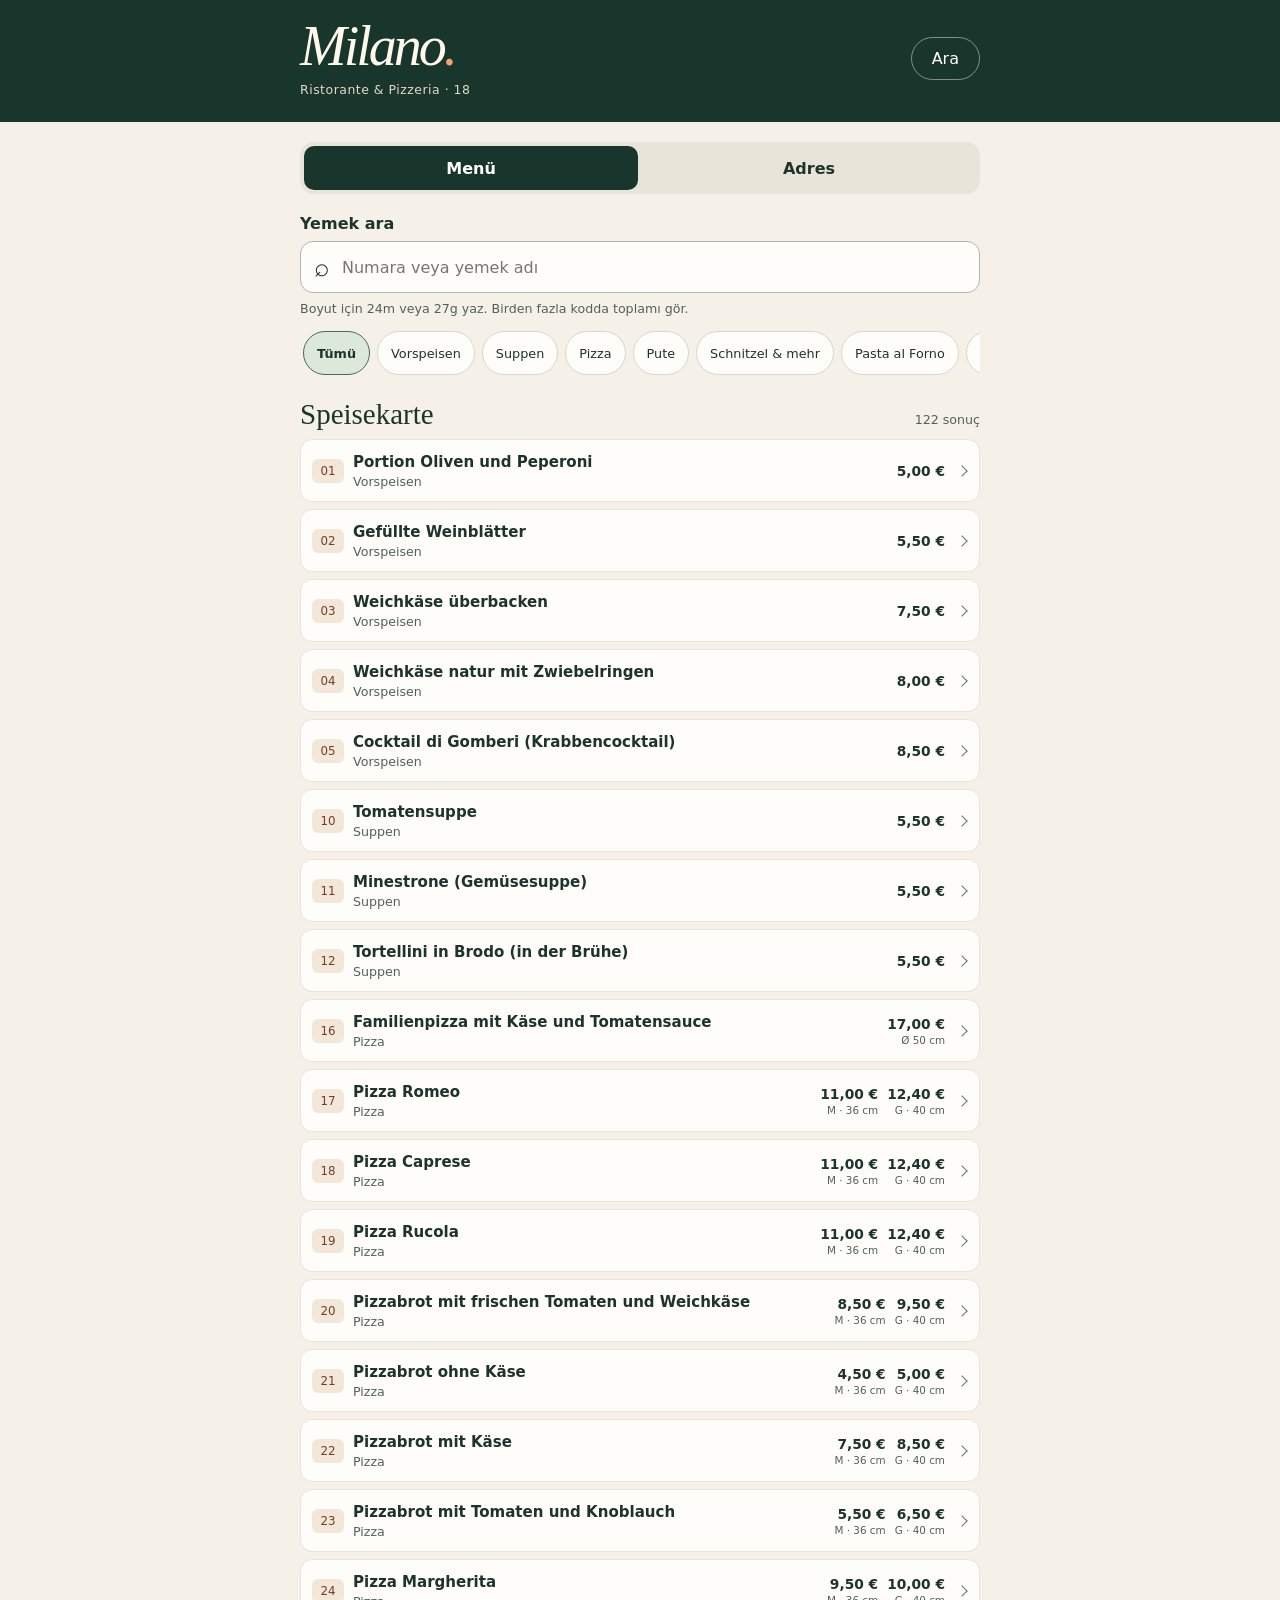
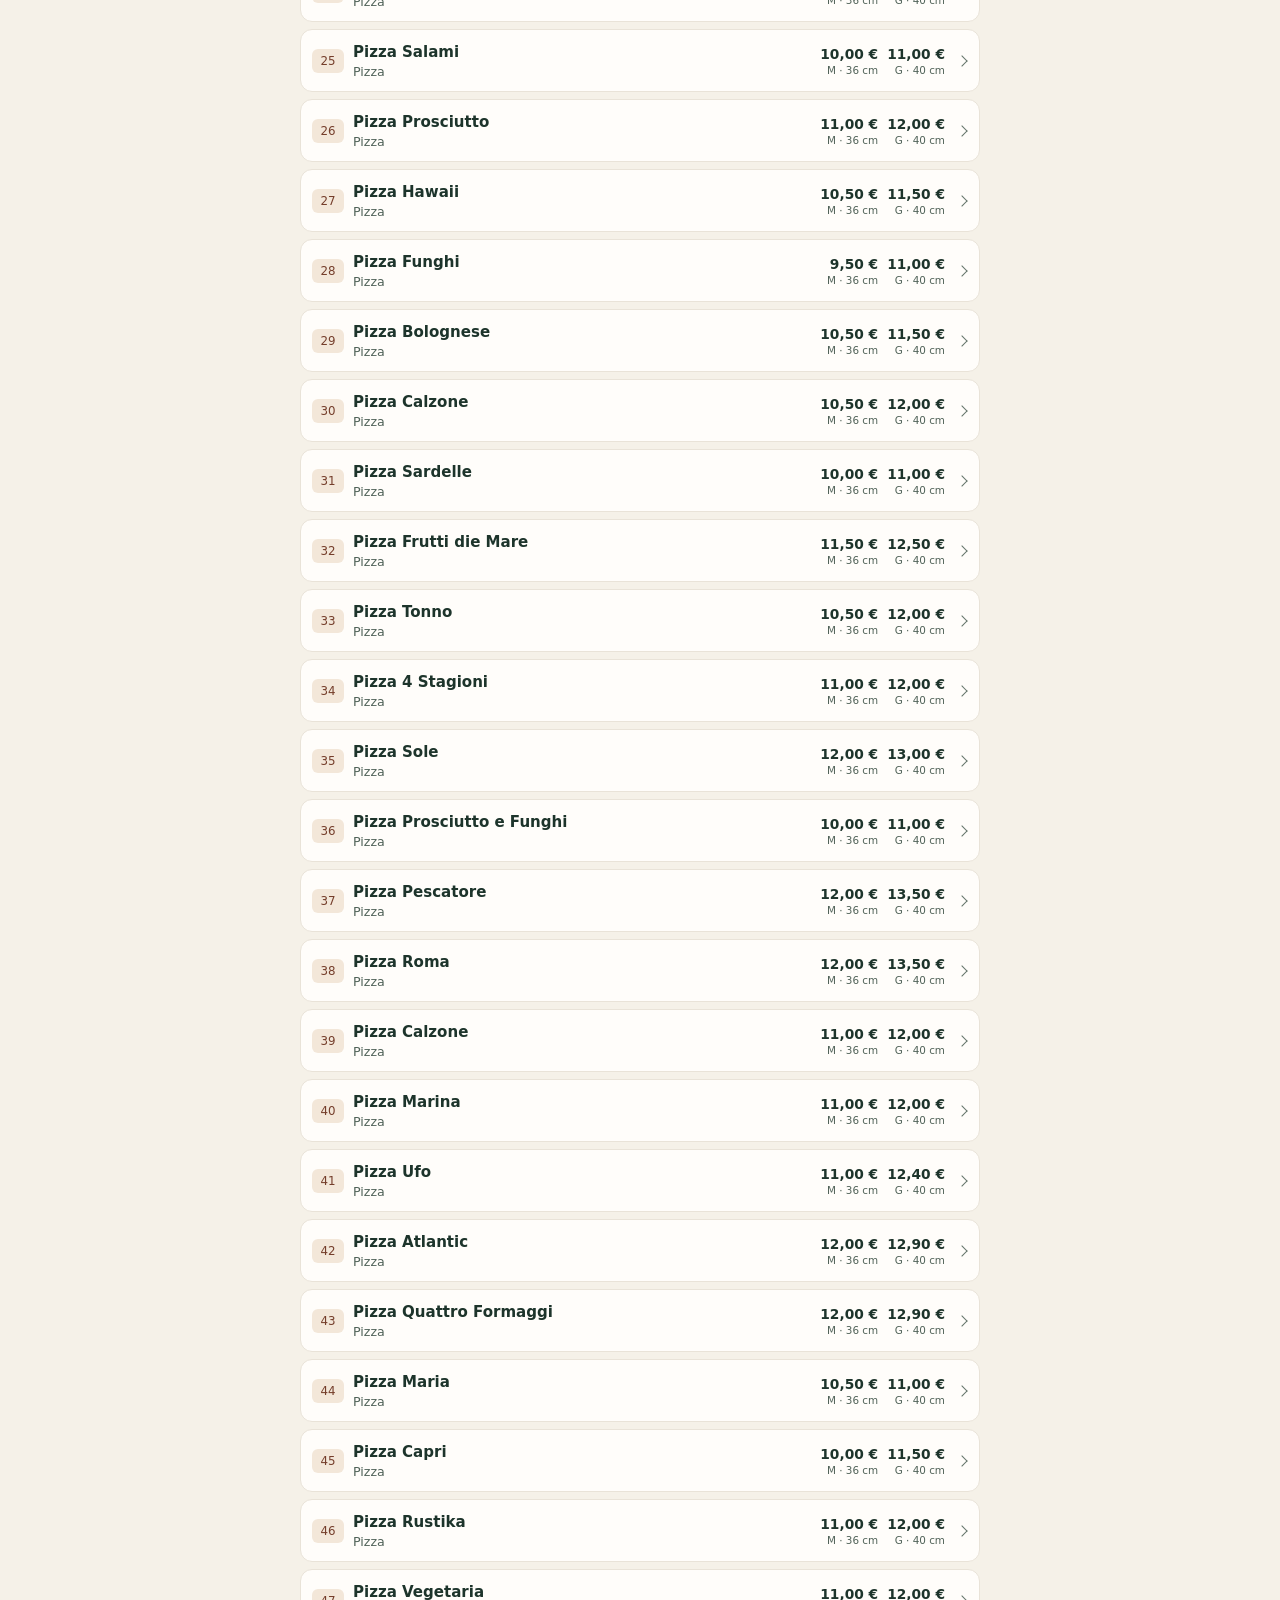
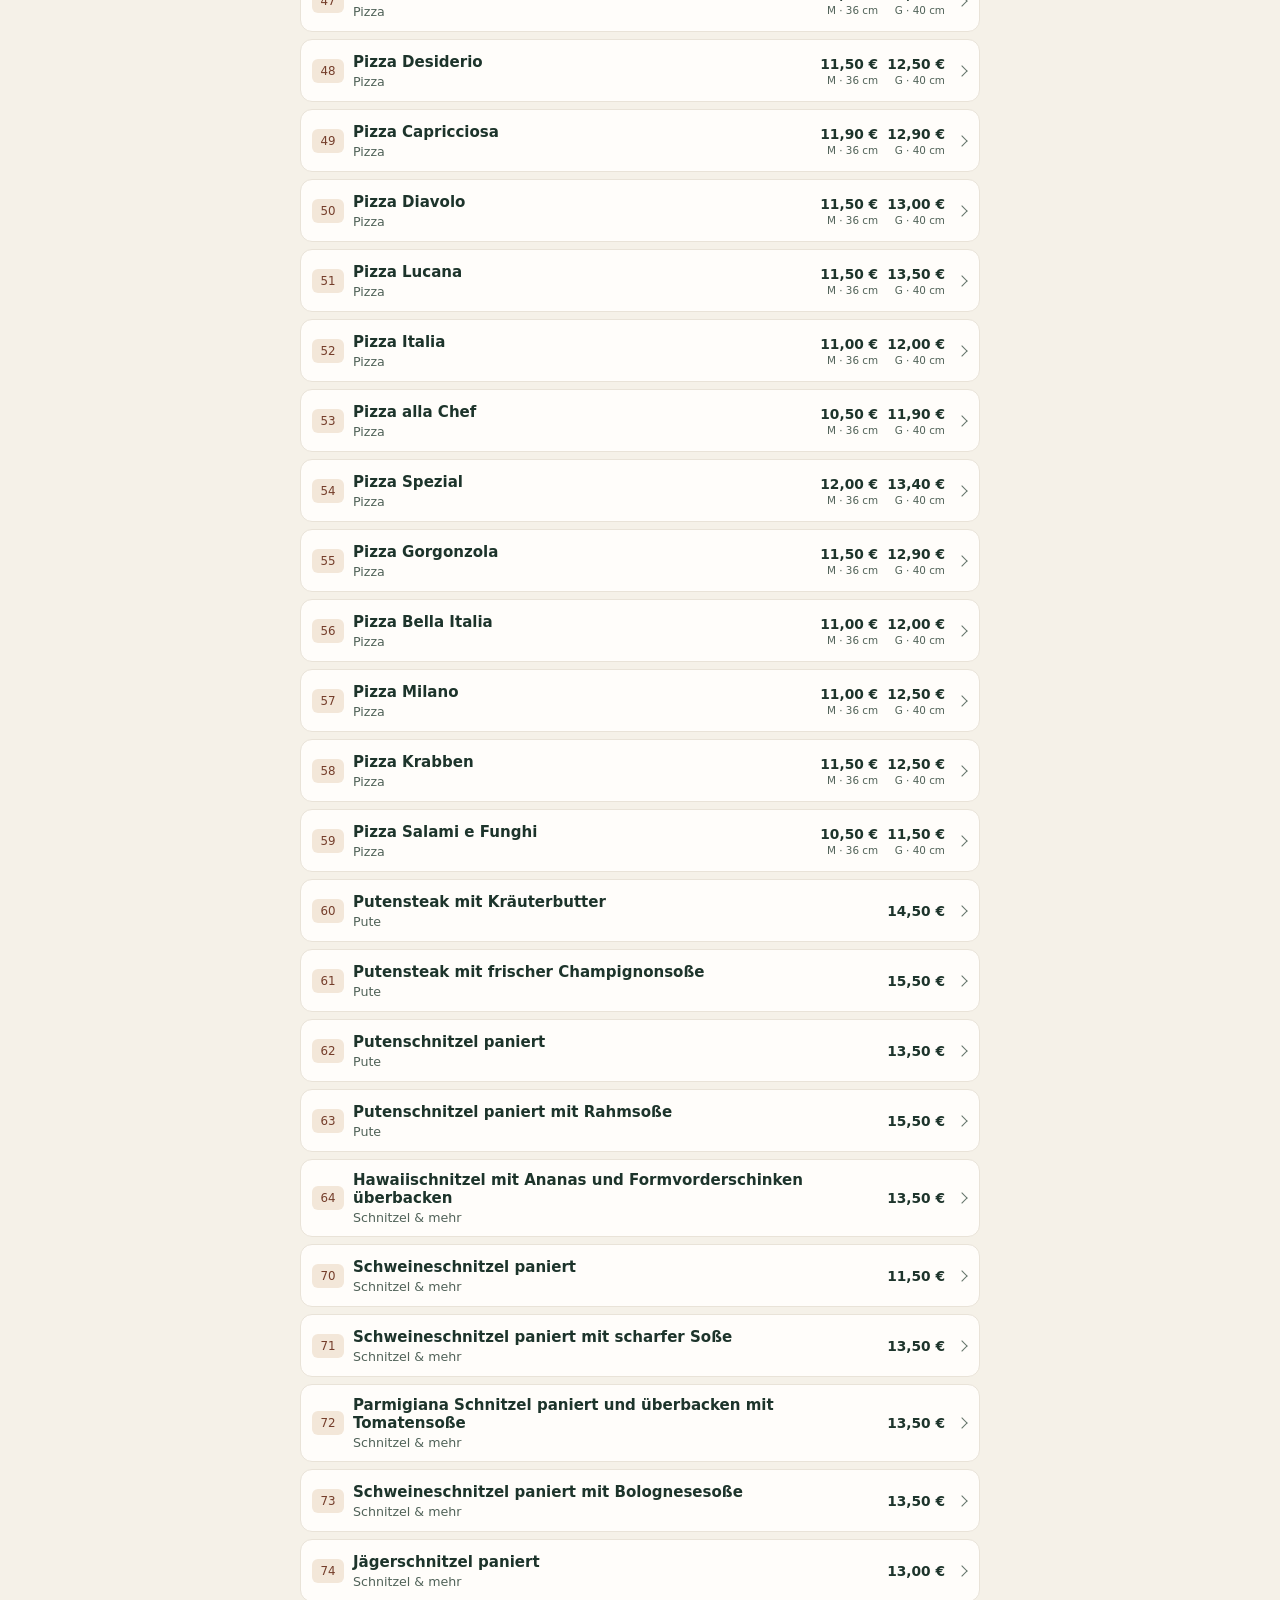
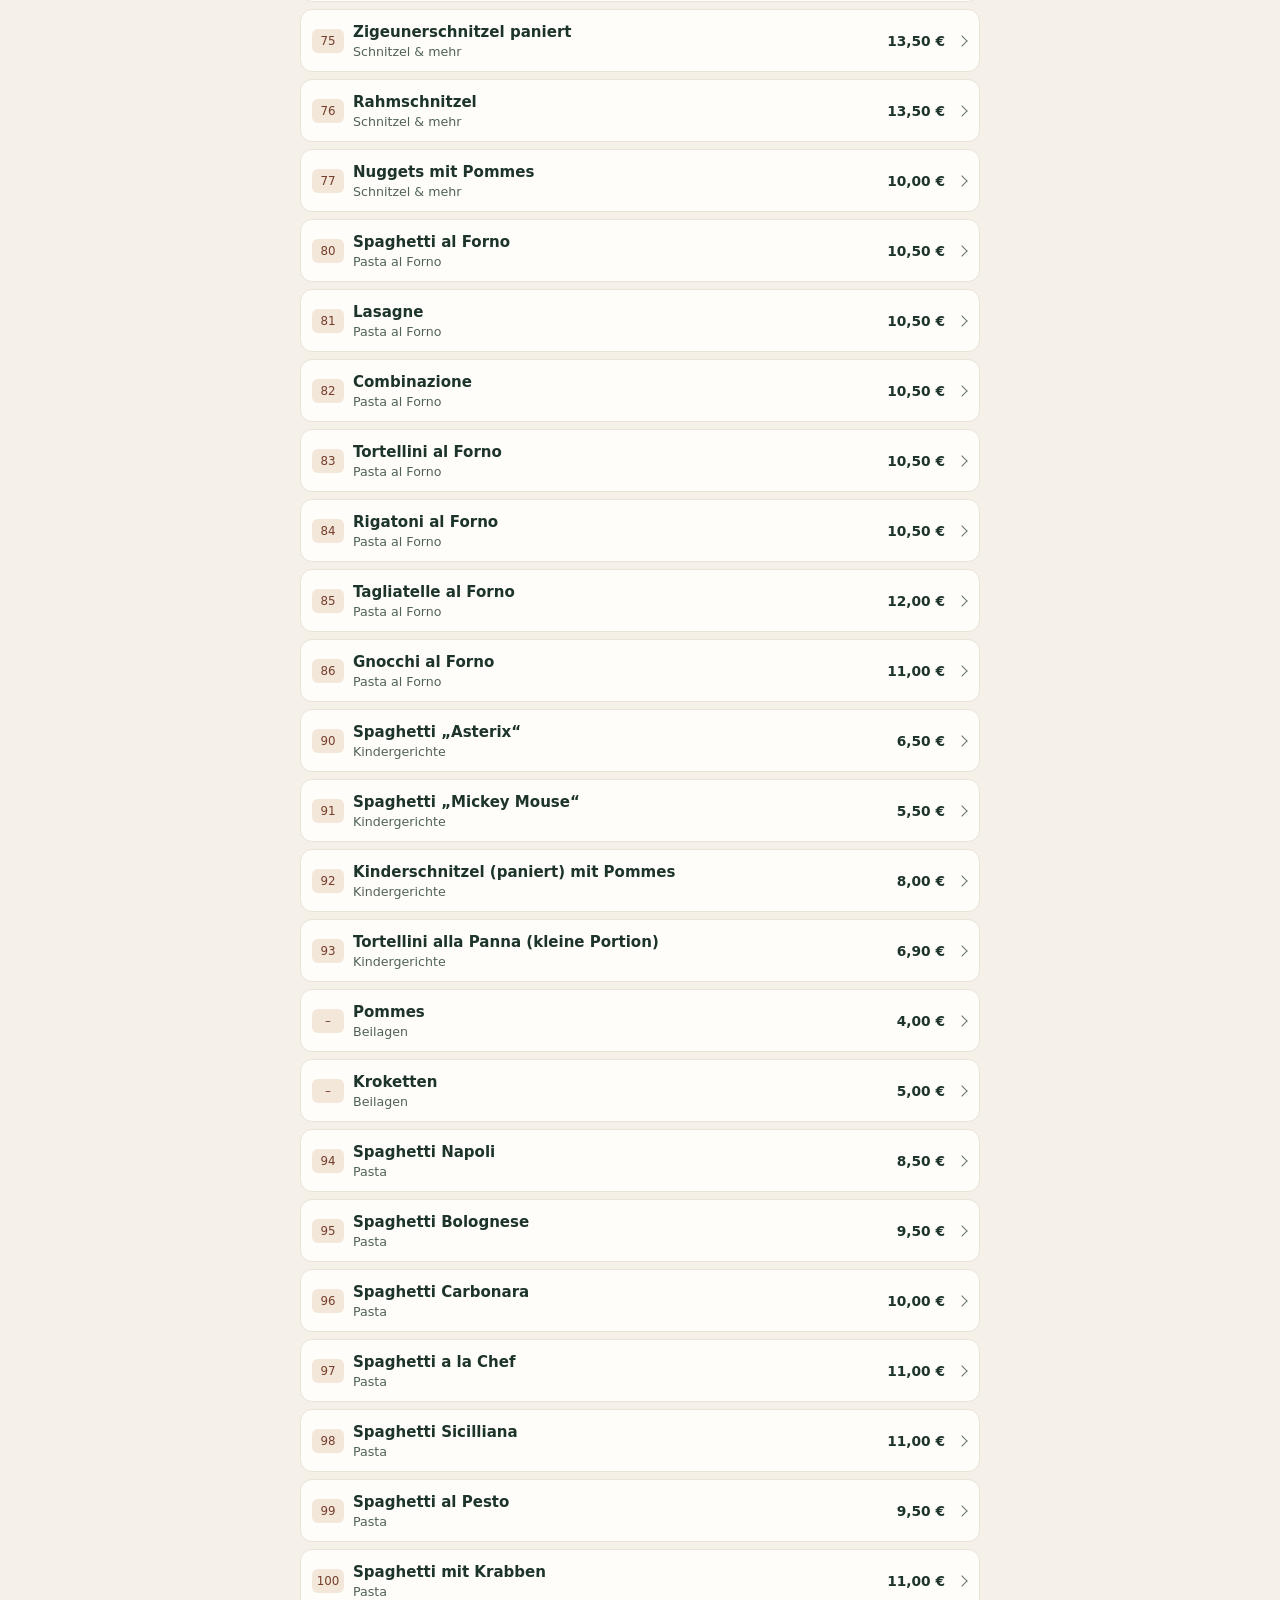
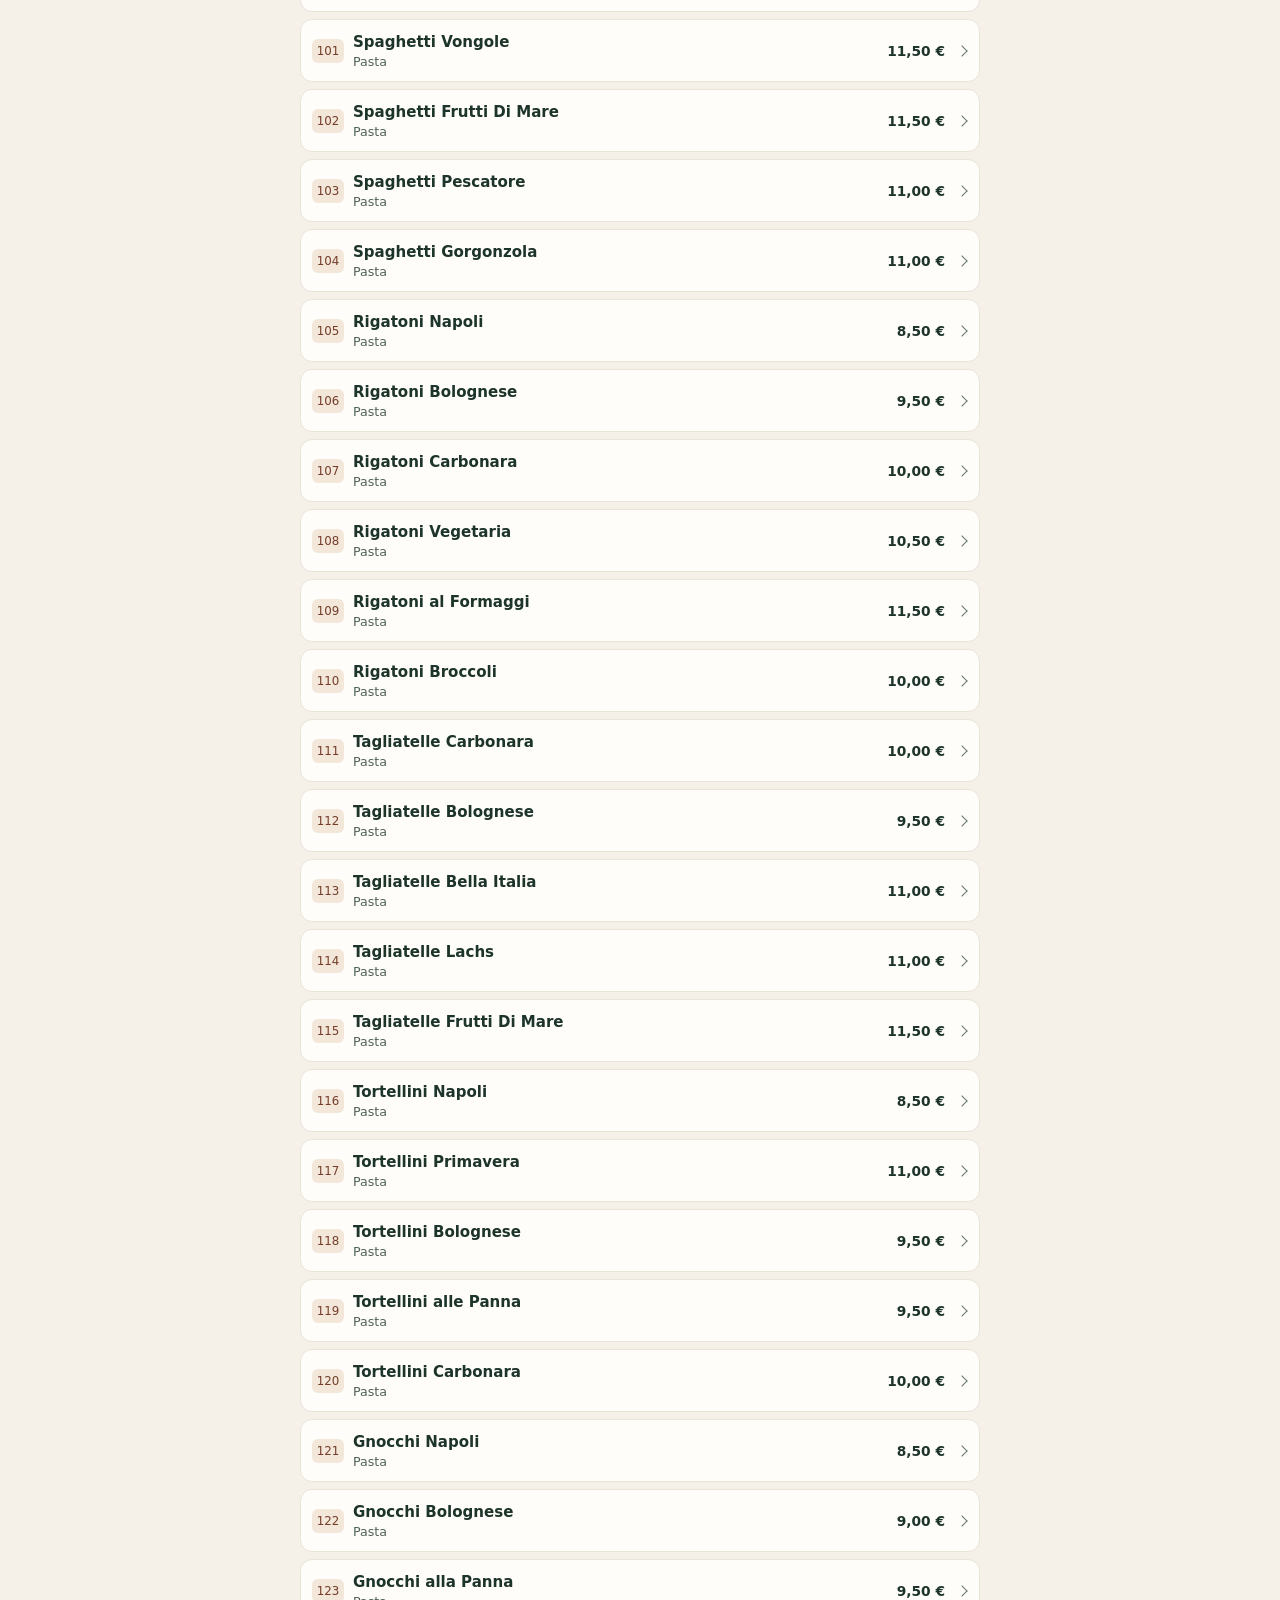
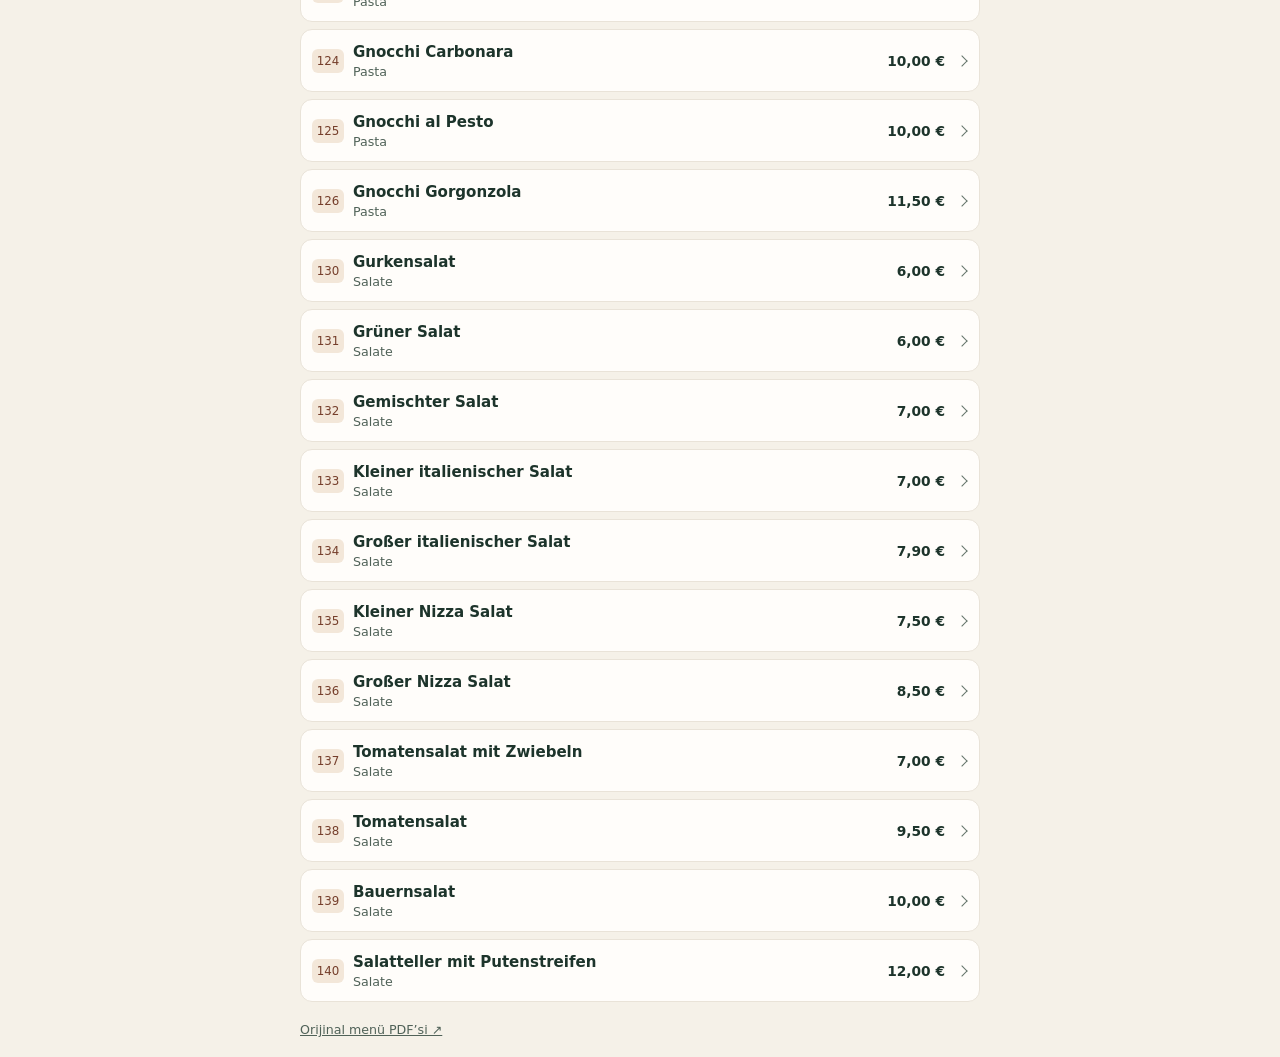
==== commit 2ef8809b: "Add files via upload" ====
--- a/milano-guncel.html
+++ b/milano-guncel.html
@@ -43,9 +43,10 @@
 .results-header{display:flex;align-items:baseline;justify-content:space-between;gap:10px;margin:15px 0 8px}
 h1{font:normal 29px Georgia,serif;margin:0}
 #results-title.address-title{font-size:24px}
-#results{list-style:none;padding:0;margin:0;display:grid;gap:7px}
+#results{list-style:none;padding:0;margin:0;display:flex;flex-direction:column;gap:7px}
+#results>li{flex:0 0 auto;min-width:0}
 .card{display:grid;grid-template-columns:auto minmax(0,1fr) auto;align-items:center;gap:9px;background:#fffdfa;border:1px solid #e9e3d8;border-radius:12px;padding:11px;min-height:63px}
-.address-card{grid-template-columns:minmax(0,1fr) auto}
+.address-card{grid-template-columns:minmax(0,1fr) auto;align-items:start}
 .town-card{background:#fffdfa;border:1px solid #e9e3d8;border-radius:12px}
 .town-button{display:grid;grid-template-columns:minmax(0,1fr) auto auto;align-items:center;gap:10px;width:100%;border:0;background:transparent;text-align:left;padding:11px;min-height:63px;border-radius:12px}
 .town-button::after{content:"";width:8px;height:8px;border-right:2px solid #506258;border-top:2px solid #506258;transform:rotate(45deg);margin:0 5px 0 1px}
@@ -106,7 +107,7 @@
 <body>
 <header>
   <div class="masthead">
-    <div><div class="wordmark">Milano<span>.</span></div><p>Ristorante &amp; Pizzeria · <span id="build-version">17</span></p></div>
+    <div><div class="wordmark">Milano<span>.</span></div><p>Ristorante &amp; Pizzeria · <span id="build-version">18</span></p></div>
     <a class="call" href="tel:+4963594090491" aria-label="Milano’yu ara">Ara</a>
   </div>
 </header>
